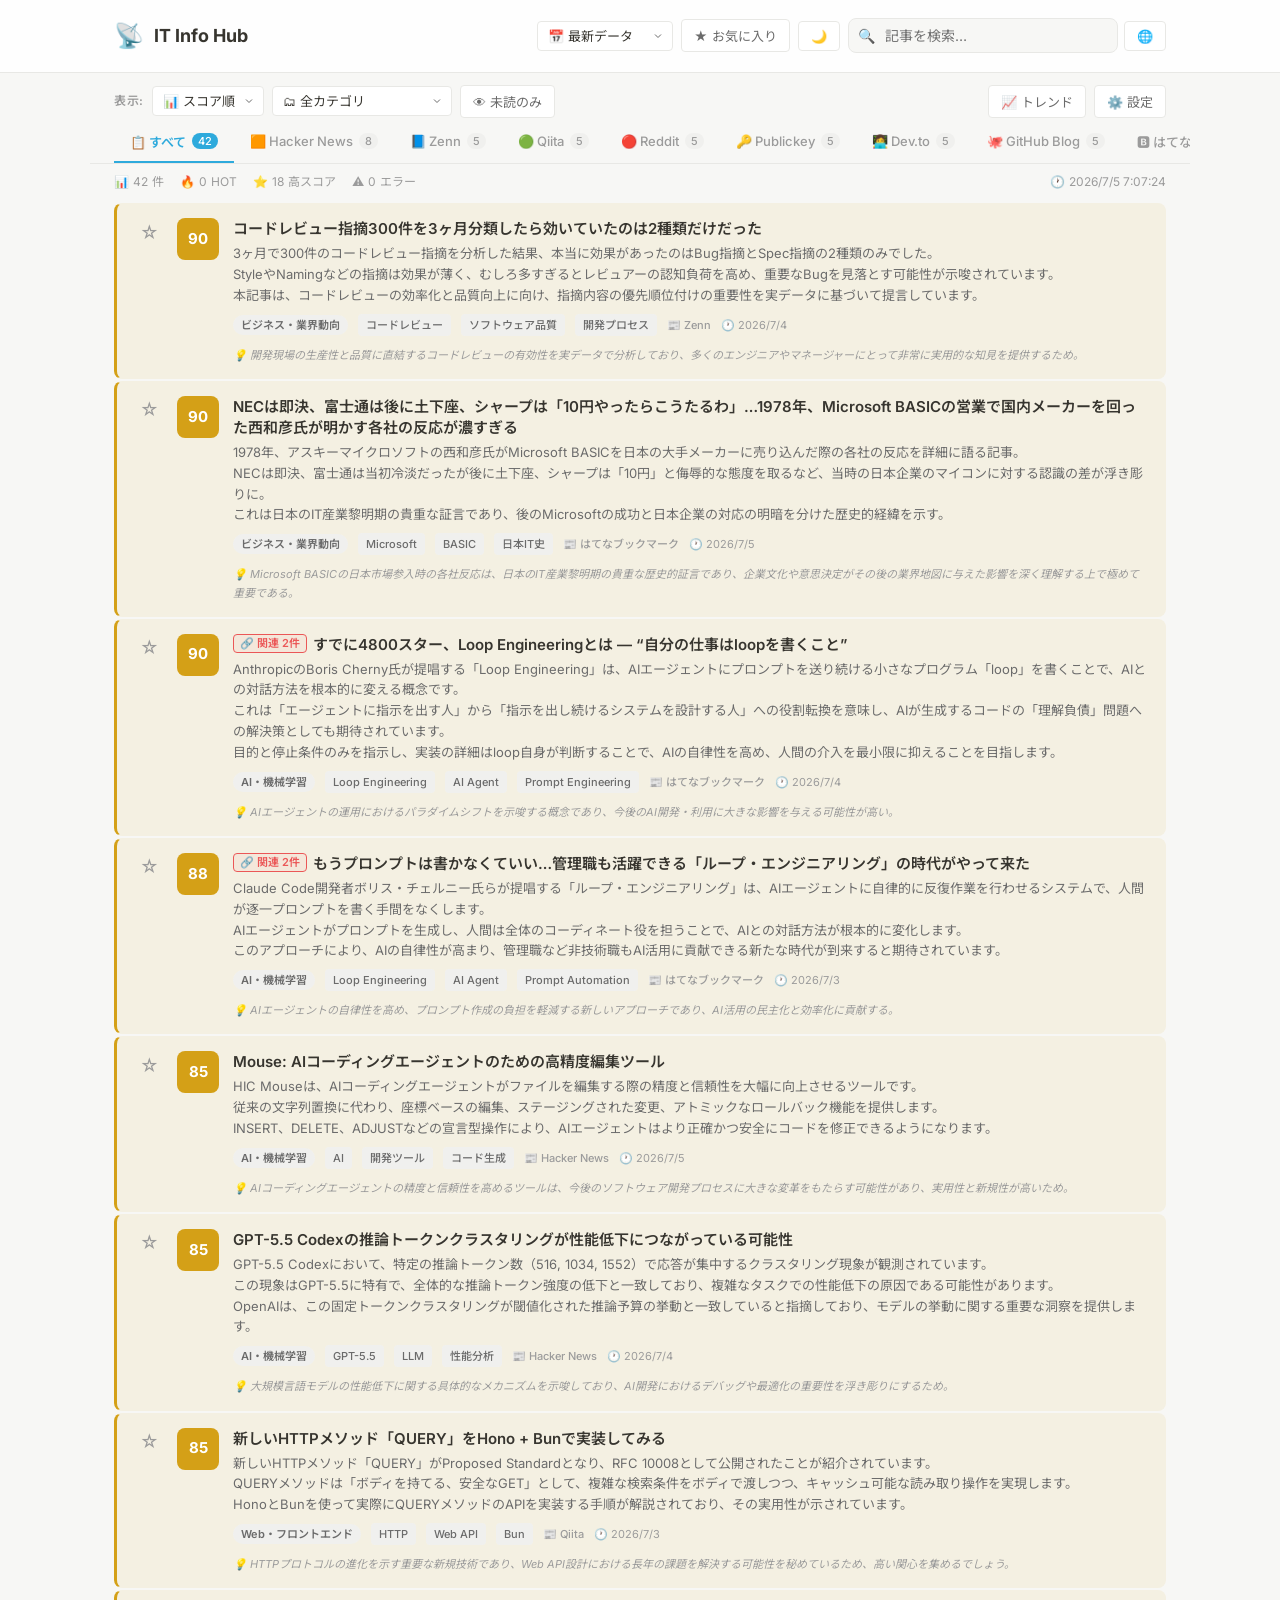
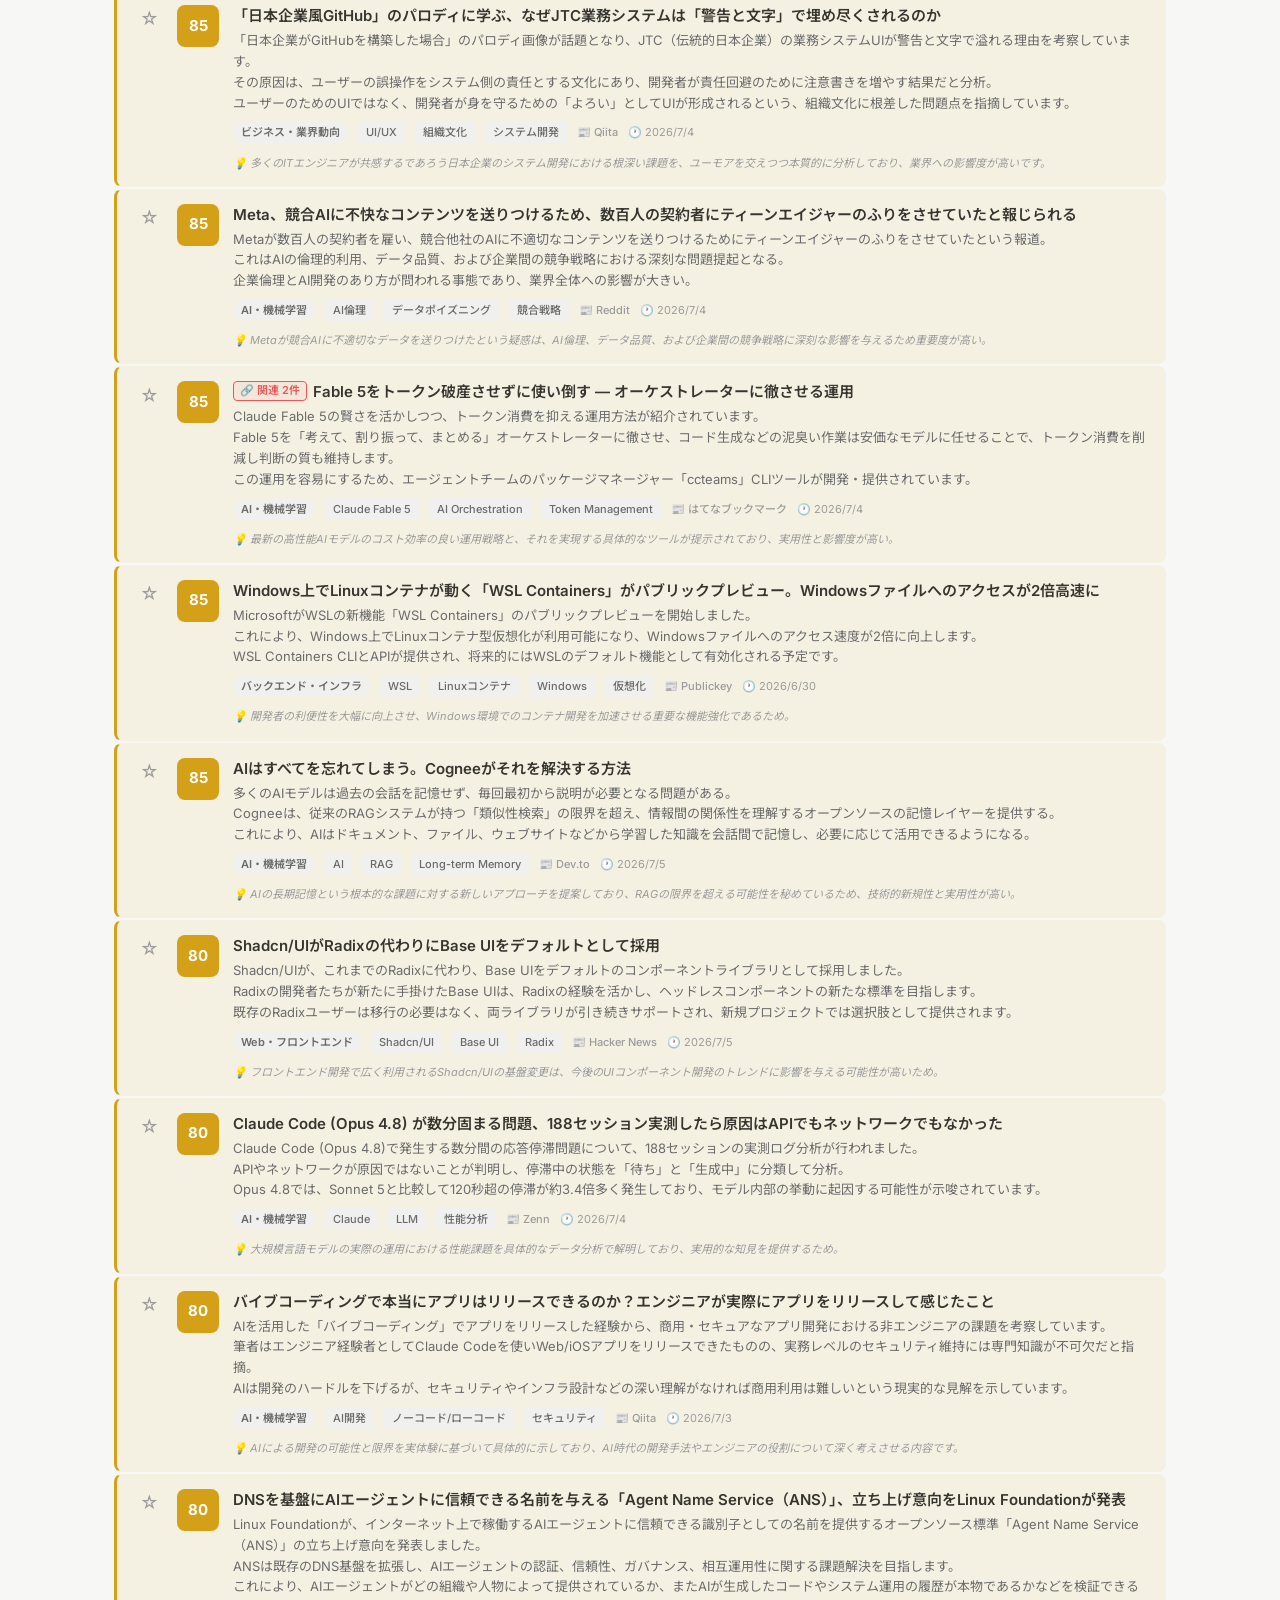
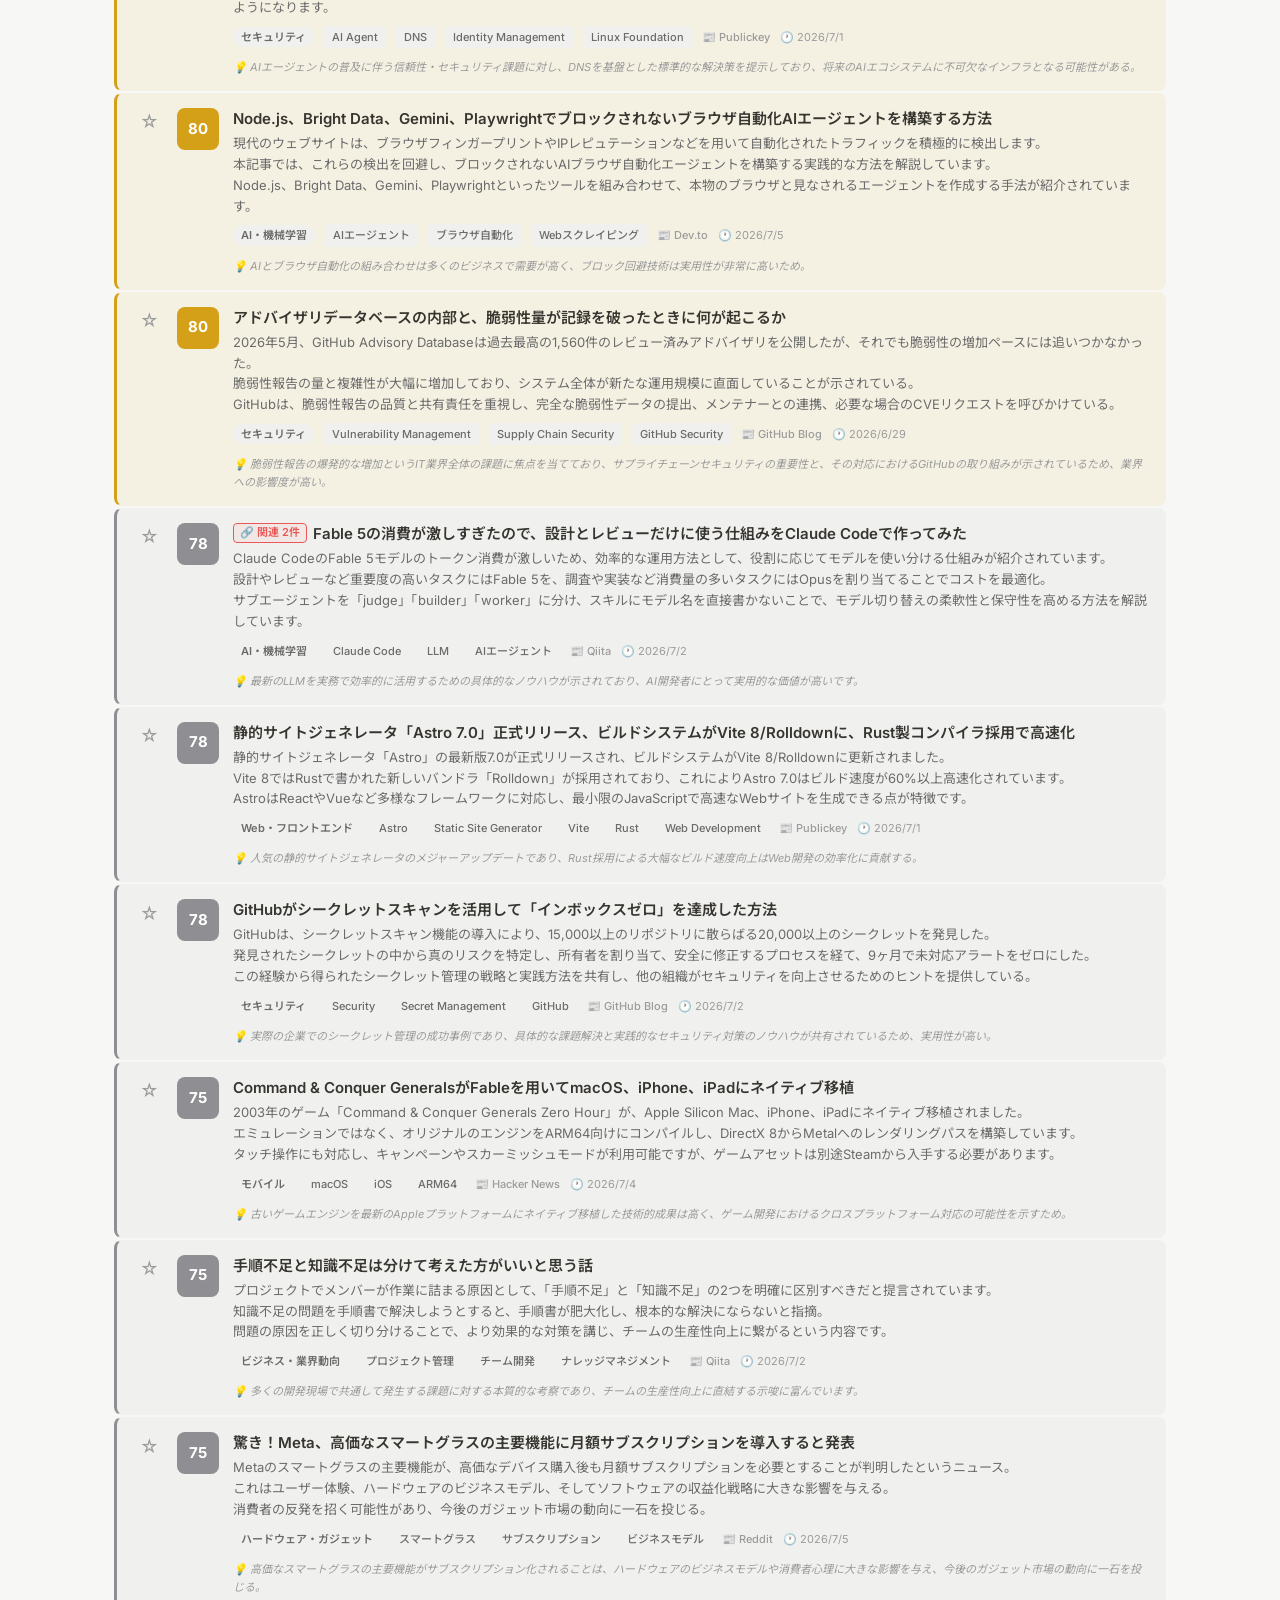
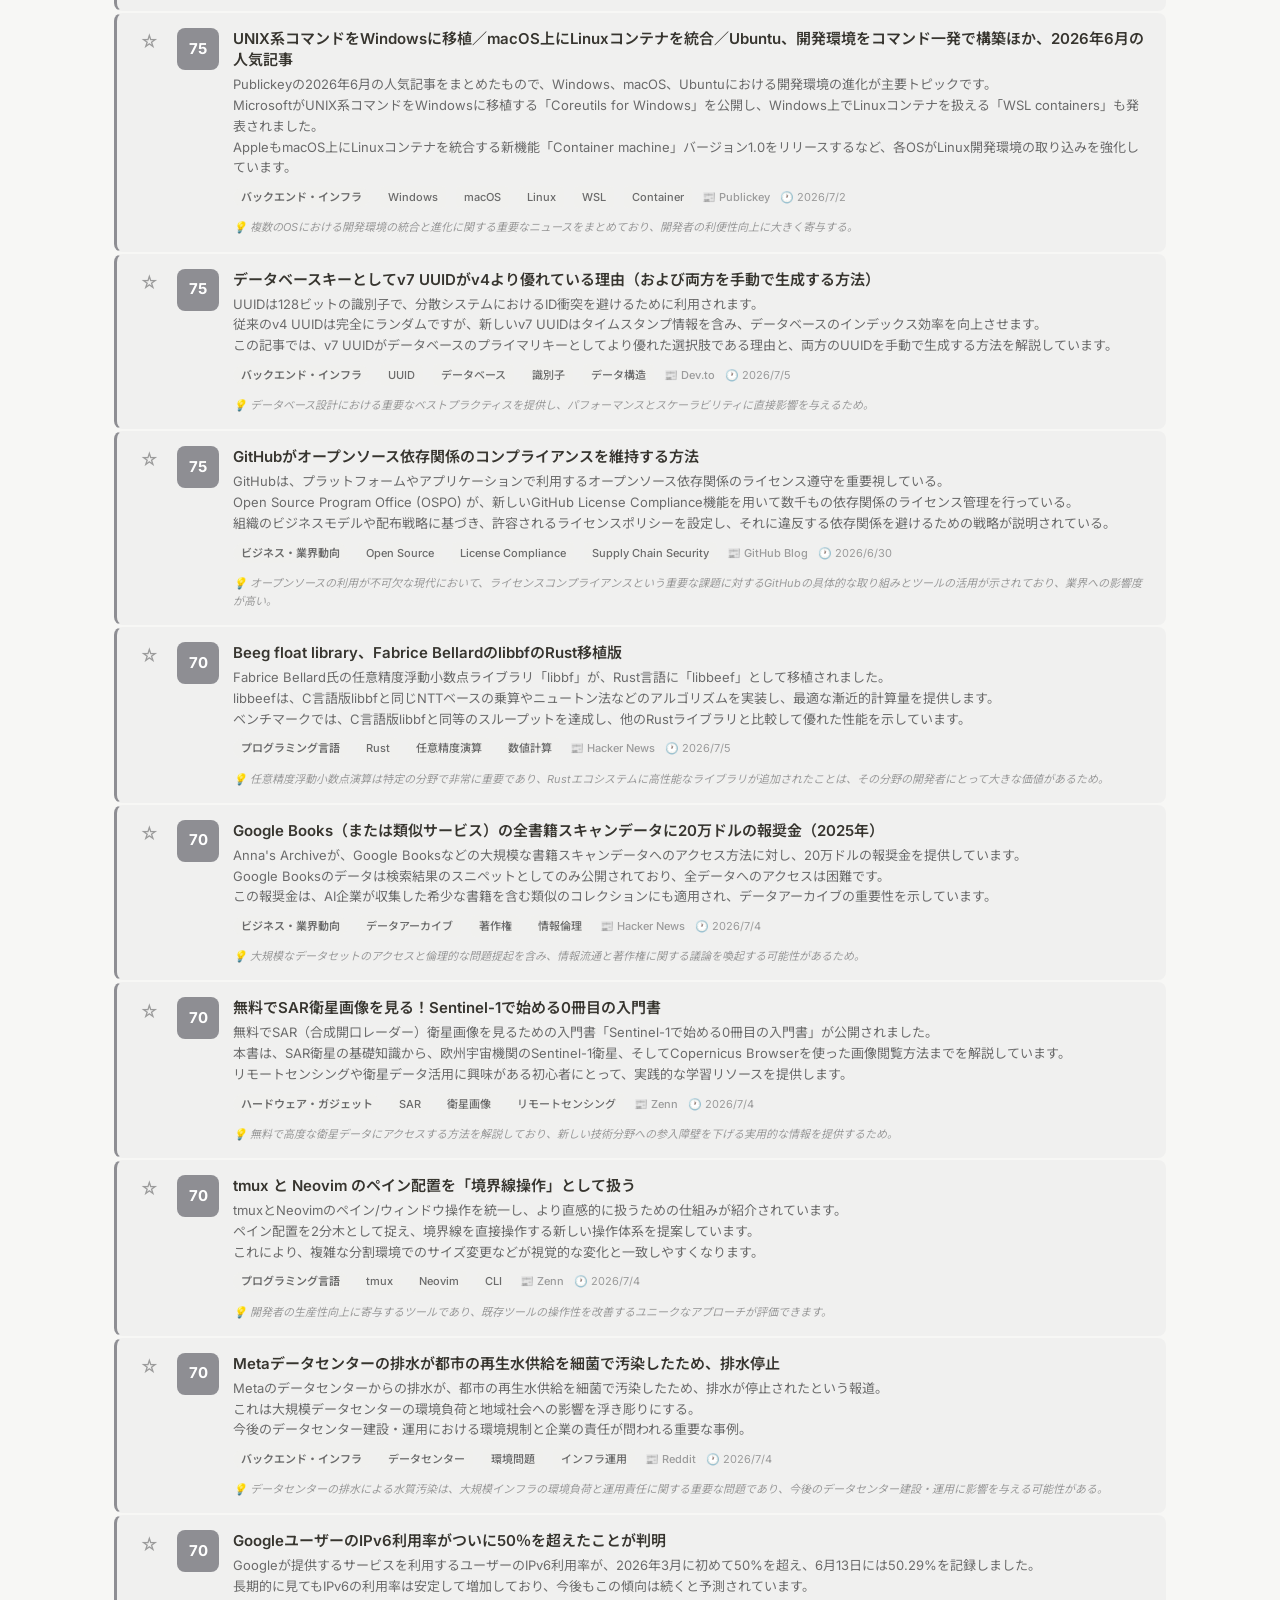
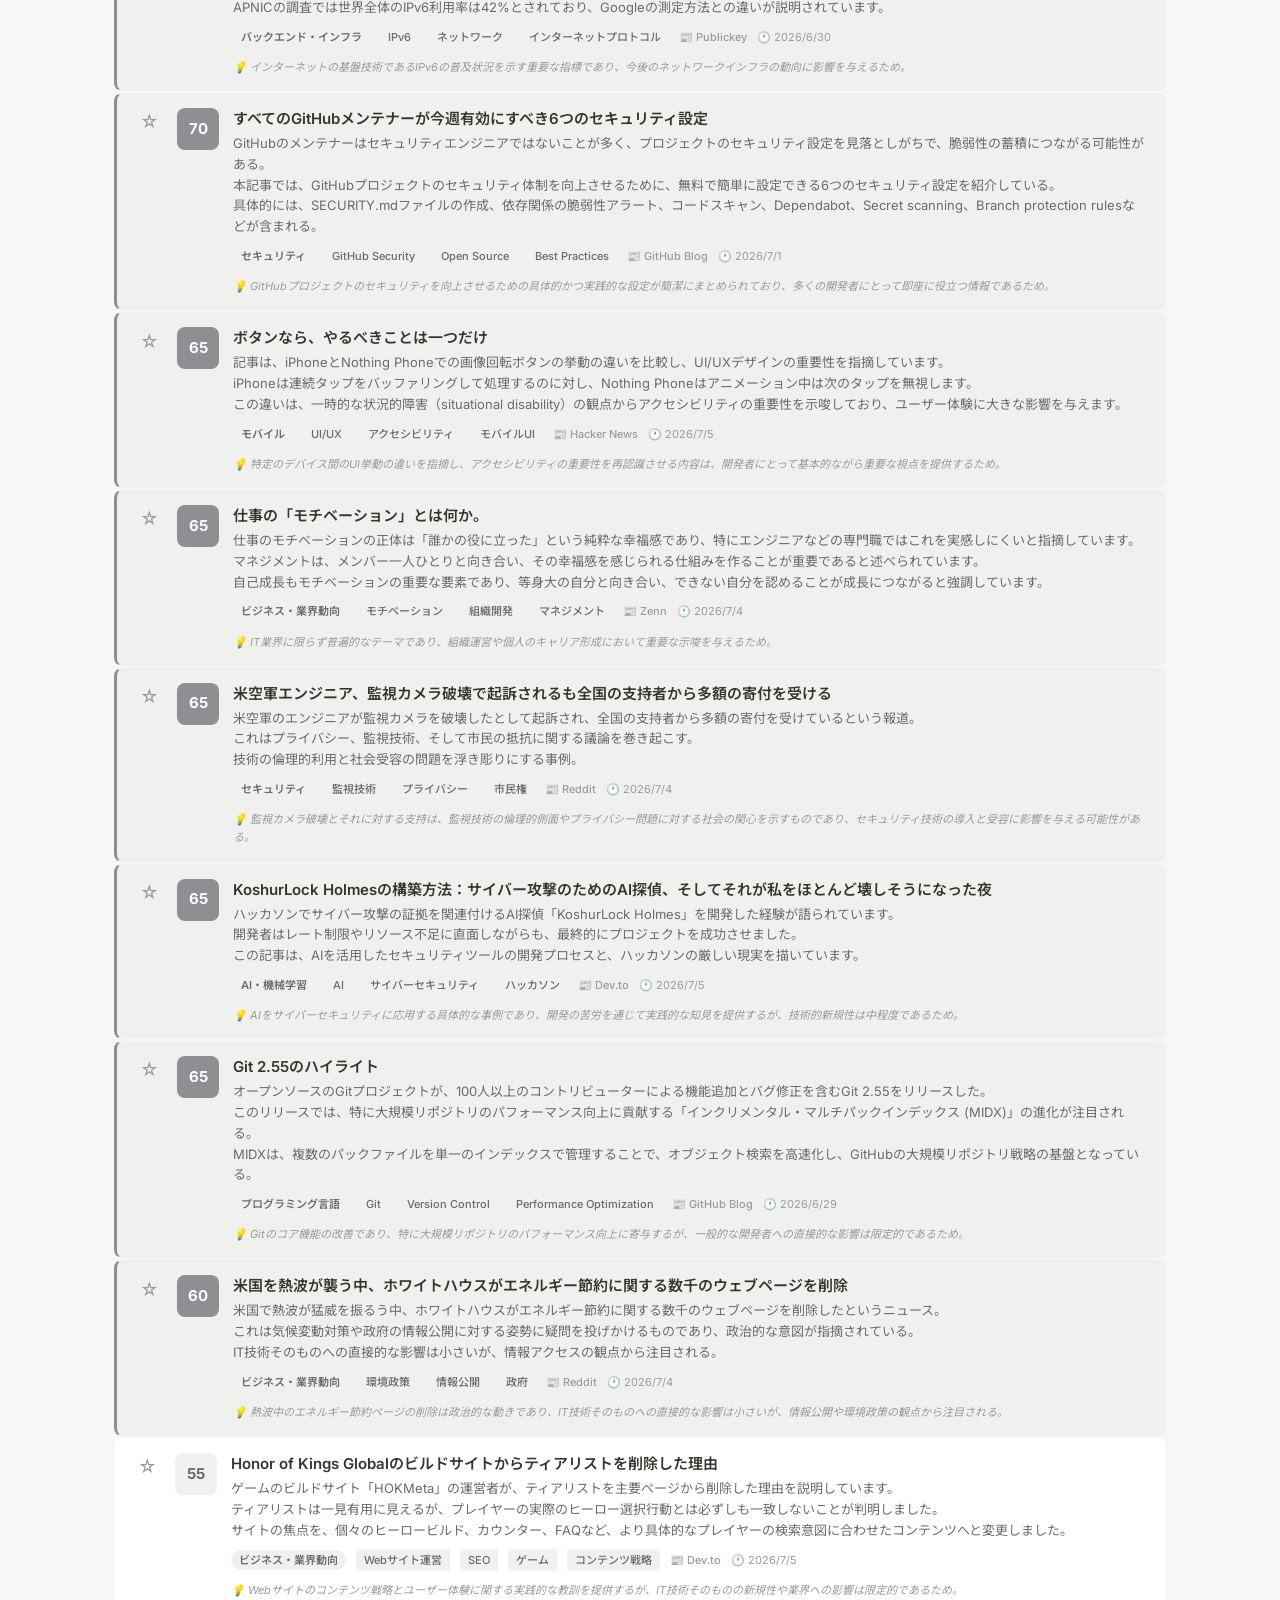
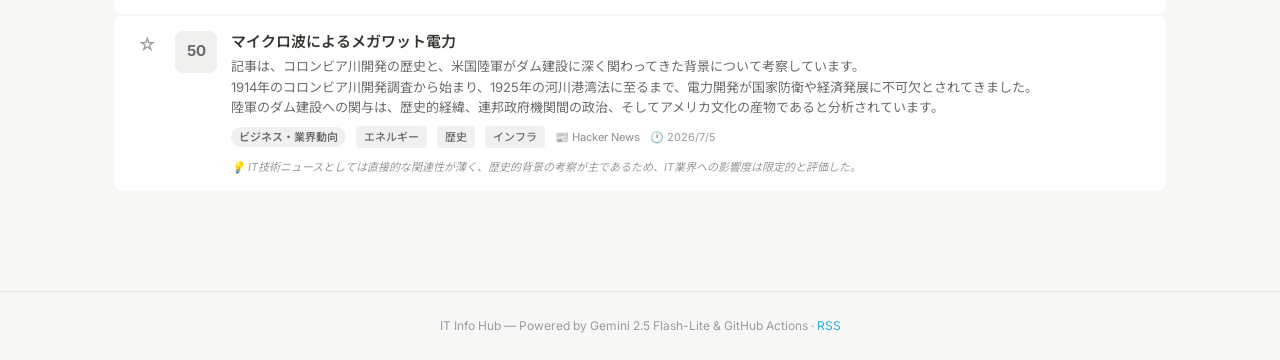
==== index.html @ 15e4af4f "feat: お気に入りフィルタを全期間横断表示に変更 「★ お気に入り」フィルタON時に全アーカイブをマージしたデータセットから 表示するようにし、日付をまたいでお気に入り記事を一覧できるようにした。" ====
<!DOCTYPE html>
<html lang="ja">
<head>
  <meta charset="UTF-8">
  <meta name="viewport" content="width=device-width, initial-scale=1.0">
  <meta name="description" content="IT技術情報を自動収集・AI分析し、重要度スコア付きで一覧表示するインテリジェントニュースダッシュボード">
  <title>IT Info Hub — AI技術ニュースダッシュボード</title>
  <link rel="manifest" href="manifest.json">
  <meta name="theme-color" content="#191919">
  <link rel="icon" href="data:image/svg+xml,<svg xmlns='http://www.w3.org/2000/svg' viewBox='0 0 100 100'><text y='.9em' font-size='90'>📡</text></svg>">
  <link rel="alternate" type="application/rss+xml" title="IT Info Hub RSS" href="feed.xml">
  <link rel="preconnect" href="https://fonts.googleapis.com">
  <link rel="preconnect" href="https://fonts.gstatic.com" crossorigin>
  <link href="https://fonts.googleapis.com/css2?family=Inter:wght@400;500;600;700&family=Noto+Sans+JP:wght@400;500;600;700&display=swap" rel="stylesheet">
  <style>
    /* ============================================================
       CSS Variables — Light & Dark Theme
       ============================================================ */
    :root {
      --font-sans: 'Inter', 'Noto Sans JP', -apple-system, BlinkMacSystemFont, sans-serif;
      --bg-primary: #ffffff;
      --bg-secondary: #f7f7f5;
      --bg-tertiary: #f0f0ee;
      --bg-card: #ffffff;
      --bg-hover: rgba(55, 53, 47, 0.04);
      --text-primary: #37352f;
      --text-secondary: #6b6b6b;
      --text-tertiary: #9b9b9b;
      --border-color: #e8e8e5;
      --border-light: #f0f0ee;
      --accent: #2eaadc;
      --accent-hover: #2593be;
      --gold: #d4a017;
      --gold-bg: rgba(212, 160, 23, 0.08);
      --gold-border: rgba(212, 160, 23, 0.5);
      --silver: #8e8e93;
      --silver-bg: rgba(142, 142, 147, 0.06);
      --silver-border: rgba(142, 142, 147, 0.35);
      --hot-color: #eb5757;
      --hot-bg: rgba(235, 87, 87, 0.06);
      --tag-bg: #f0f0ee;
      --tag-text: #6b6b6b;
      --shadow-sm: 0 1px 2px rgba(0,0,0,0.04);
      --shadow-md: 0 2px 8px rgba(0,0,0,0.06);
      --shadow-lg: 0 4px 16px rgba(0,0,0,0.08);
      --radius-sm: 4px;
      --radius-md: 8px;
      --radius-lg: 12px;
      --favorite-color: #f5a623;
      --keyword-color: #7c5cd6;
      --keyword-bg: rgba(124, 92, 214, 0.08);
      /* dataviz palette (light) */
      --viz-series-1: #2a78d6;
      --viz-series-2: #1baf7a;
      --viz-grid: #e1e0d9;
      --viz-axis: #c3c2b7;
      --viz-ink: #0b0b0b;
      --viz-ink-2: #52514e;
      --viz-muted: #898781;
      --viz-surface: #fcfcfb;
    }

    [data-theme="dark"] {
      --bg-primary: #191919;
      --bg-secondary: #202020;
      --bg-tertiary: #2d2d2d;
      --bg-card: #252525;
      --bg-hover: rgba(255, 255, 255, 0.04);
      --text-primary: #e0e0e0;
      --text-secondary: #9b9b9b;
      --text-tertiary: #6b6b6b;
      --border-color: #333333;
      --border-light: #2d2d2d;
      --accent: #529cca;
      --accent-hover: #6db3dc;
      --gold-bg: rgba(212, 160, 23, 0.12);
      --gold-border: rgba(212, 160, 23, 0.6);
      --silver-bg: rgba(142, 142, 147, 0.1);
      --silver-border: rgba(142, 142, 147, 0.4);
      --hot-bg: rgba(235, 87, 87, 0.1);
      --tag-bg: #333333;
      --tag-text: #9b9b9b;
      --shadow-sm: 0 1px 2px rgba(0,0,0,0.2);
      --shadow-md: 0 2px 8px rgba(0,0,0,0.3);
      --shadow-lg: 0 4px 16px rgba(0,0,0,0.4);
      --keyword-bg: rgba(124, 92, 214, 0.16);
      /* dataviz palette (dark) */
      --viz-series-1: #3987e5;
      --viz-series-2: #199e70;
      --viz-grid: #2c2c2a;
      --viz-axis: #383835;
      --viz-ink: #ffffff;
      --viz-ink-2: #c3c2b7;
      --viz-muted: #898781;
      --viz-surface: #1a1a19;
    }

    /* ============================================================
       Base Reset & Layout
       ============================================================ */
    *, *::before, *::after { box-sizing: border-box; margin: 0; padding: 0; }

    html { scroll-behavior: smooth; }

    body {
      font-family: var(--font-sans);
      background: var(--bg-secondary);
      color: var(--text-primary);
      line-height: 1.65;
      -webkit-font-smoothing: antialiased;
      transition: background 0.3s ease, color 0.3s ease;
    }

    /* ============================================================
       Header
       ============================================================ */
    .header {
      background: var(--bg-primary);
      border-bottom: 1px solid var(--border-color);
      position: sticky;
      top: 0;
      z-index: 100;
      backdrop-filter: blur(12px);
      background: rgba(255,255,255,0.85);
    }
    [data-theme="dark"] .header {
      background: rgba(25,25,25,0.88);
    }

    .header-inner {
      max-width: 1100px;
      margin: 0 auto;
      padding: 16px 24px;
      display: flex;
      align-items: center;
      justify-content: space-between;
      gap: 16px;
    }

    .logo {
      display: flex;
      align-items: center;
      gap: 10px;
      font-size: 18px;
      font-weight: 700;
      white-space: nowrap;
      text-decoration: none;
      color: var(--text-primary);
    }
    .logo-icon { font-size: 24px; }

    .header-controls {
      display: flex;
      align-items: center;
      gap: 8px;
      flex-wrap: wrap;
    }

    /* ============================================================
       Controls: Buttons, Selects, Inputs
       ============================================================ */
    .btn {
      display: inline-flex;
      align-items: center;
      gap: 6px;
      padding: 6px 12px;
      border: 1px solid var(--border-color);
      border-radius: var(--radius-sm);
      background: var(--bg-primary);
      color: var(--text-secondary);
      font-size: 13px;
      font-family: var(--font-sans);
      cursor: pointer;
      transition: all 0.15s ease;
      white-space: nowrap;
    }
    .btn:hover { background: var(--bg-hover); color: var(--text-primary); }
    .btn.active {
      background: var(--accent);
      color: #fff;
      border-color: var(--accent);
    }
    .btn.active:hover { background: var(--accent-hover); }

    .btn-fav.active {
      background: var(--favorite-color);
      border-color: var(--favorite-color);
    }
    .btn-keyword.active {
      background: var(--keyword-color);
      border-color: var(--keyword-color);
    }

    .select-wrap select {
      padding: 6px 28px 6px 10px;
      border: 1px solid var(--border-color);
      border-radius: var(--radius-sm);
      background: var(--bg-primary);
      color: var(--text-primary);
      font-size: 13px;
      font-family: var(--font-sans);
      cursor: pointer;
      appearance: none;
      background-image: url("data:image/svg+xml,%3Csvg xmlns='http://www.w3.org/2000/svg' width='12' height='12' viewBox='0 0 24 24' fill='none' stroke='%236b6b6b' stroke-width='2'%3E%3Cpath d='M6 9l6 6 6-6'/%3E%3C/svg%3E");
      background-repeat: no-repeat;
      background-position: right 8px center;
      max-width: 180px;
    }

    .search-box {
      position: relative;
      flex: 1;
      min-width: 200px;
      max-width: 380px;
      display: flex;
      gap: 6px;
      align-items: center;
    }
    .search-box input {
      width: 100%;
      padding: 8px 14px 8px 36px;
      border: 1px solid var(--border-color);
      border-radius: var(--radius-md);
      background: var(--bg-secondary);
      color: var(--text-primary);
      font-size: 14px;
      font-family: var(--font-sans);
      transition: border-color 0.2s, box-shadow 0.2s;
    }
    .search-box input:focus {
      outline: none;
      border-color: var(--accent);
      box-shadow: 0 0 0 3px rgba(46,170,220,0.15);
    }
    .search-box::before {
      content: '🔍';
      position: absolute;
      left: 10px;
      top: 50%;
      transform: translateY(-50%);
      font-size: 14px;
      pointer-events: none;
    }

    /* ============================================================
       Toolbar (filters bar below header)
       ============================================================ */
    .toolbar {
      max-width: 1100px;
      margin: 0 auto;
      padding: 12px 24px 4px;
      display: flex;
      align-items: center;
      gap: 8px;
      flex-wrap: wrap;
    }
    .toolbar-label {
      font-size: 12px;
      color: var(--text-tertiary);
      text-transform: uppercase;
      letter-spacing: 0.5px;
      font-weight: 600;
    }
    .toolbar-spacer { margin-left: auto; }
    .filter-chip {
      display: none;
      align-items: center;
      gap: 6px;
      padding: 4px 10px;
      background: var(--accent);
      color: #fff;
      border-radius: var(--radius-sm);
      font-size: 12px;
      font-weight: 500;
    }
    .filter-chip.visible { display: inline-flex; }
    .filter-chip .clear-chip {
      cursor: pointer;
      opacity: 0.8;
      font-size: 14px;
    }
    .filter-chip .clear-chip:hover { opacity: 1; }
    .filter-chip.group-chip { background: var(--hot-color); }

    /* ============================================================
       Settings Panel
       ============================================================ */
    .panel {
      max-width: 1100px;
      margin: 8px auto 0;
      padding: 14px 24px;
      display: none;
    }
    .panel.visible { display: block; }
    .panel-inner {
      background: var(--bg-primary);
      border: 1px solid var(--border-color);
      border-radius: var(--radius-lg);
      padding: 16px 18px;
      box-shadow: var(--shadow-sm);
    }
    .panel-title {
      font-size: 13px;
      font-weight: 700;
      margin-bottom: 10px;
      display: flex;
      align-items: center;
      gap: 6px;
    }
    .panel-row {
      display: flex;
      align-items: center;
      gap: 8px;
      flex-wrap: wrap;
      margin-bottom: 10px;
    }
    .panel-row:last-child { margin-bottom: 0; }
    .panel-note { font-size: 11px; color: var(--text-tertiary); }
    .keyword-input {
      padding: 6px 10px;
      border: 1px solid var(--border-color);
      border-radius: var(--radius-sm);
      background: var(--bg-secondary);
      color: var(--text-primary);
      font-size: 13px;
      font-family: var(--font-sans);
      min-width: 160px;
    }
    .keyword-input:focus { outline: none; border-color: var(--accent); }
    .keyword-chip {
      display: inline-flex;
      align-items: center;
      gap: 5px;
      padding: 3px 9px;
      background: var(--keyword-bg);
      color: var(--keyword-color);
      border: 1px solid var(--keyword-color);
      border-radius: 20px;
      font-size: 12px;
      font-weight: 600;
    }
    .keyword-chip .remove-kw { cursor: pointer; opacity: 0.7; }
    .keyword-chip .remove-kw:hover { opacity: 1; }

    /* ============================================================
       Digest Banner
       ============================================================ */
    .digest {
      max-width: 1100px;
      margin: 10px auto 0;
      padding: 0 24px;
      display: none;
    }
    .digest.visible { display: block; }
    .digest-inner {
      background: var(--bg-primary);
      border: 1px solid var(--gold-border);
      border-left: 4px solid var(--gold);
      border-radius: var(--radius-lg);
      padding: 14px 18px;
    }
    .digest-header {
      display: flex;
      align-items: center;
      justify-content: space-between;
      cursor: pointer;
      font-size: 14px;
      font-weight: 700;
    }
    .digest-body { display: none; margin-top: 10px; font-size: 13px; }
    .digest.open .digest-body { display: block; }
    .digest-overview { color: var(--text-secondary); margin-bottom: 10px; }
    .digest-trends { display: flex; gap: 6px; flex-wrap: wrap; margin-bottom: 10px; }
    .digest-trend {
      padding: 2px 10px;
      background: var(--gold-bg);
      color: var(--gold);
      border-radius: 20px;
      font-size: 12px;
      font-weight: 600;
    }
    .digest-highlight { margin-bottom: 6px; }
    .digest-highlight a { color: var(--accent); text-decoration: none; font-weight: 600; }
    .digest-highlight a:hover { text-decoration: underline; }
    .digest-highlight .hl-comment { color: var(--text-tertiary); font-size: 12px; }

    /* ============================================================
       Trend Panel (dataviz)
       ============================================================ */
    .trend-grid {
      display: grid;
      grid-template-columns: 1fr 1fr;
      gap: 14px;
      margin-top: 10px;
    }
    .trend-card {
      background: var(--viz-surface);
      border: 1px solid var(--border-color);
      border-radius: var(--radius-lg);
      padding: 14px 16px;
      overflow-x: auto;
    }
    .trend-card.wide { grid-column: 1 / -1; }
    .trend-card h3 {
      font-size: 13px;
      font-weight: 600;
      color: var(--viz-ink-2);
      margin-bottom: 8px;
    }
    .trend-card svg { display: block; width: 100%; height: auto; }
    .viz-tooltip {
      position: fixed;
      z-index: 500;
      pointer-events: none;
      background: var(--bg-primary);
      border: 1px solid var(--border-color);
      border-radius: var(--radius-sm);
      box-shadow: var(--shadow-md);
      padding: 6px 10px;
      font-size: 12px;
      color: var(--text-primary);
      display: none;
      white-space: nowrap;
    }
    @media (max-width: 768px) {
      .trend-grid { grid-template-columns: 1fr; }
    }

    /* ============================================================
       Source Tabs
       ============================================================ */
    .source-tabs {
      max-width: 1100px;
      margin: 0 auto;
      padding: 0 24px;
      display: flex;
      gap: 0;
      border-bottom: 1px solid var(--border-color);
      overflow-x: auto;
      -webkit-overflow-scrolling: touch;
      scrollbar-width: none;
    }
    .source-tabs::-webkit-scrollbar { display: none; }
    .source-tab {
      padding: 10px 16px;
      font-size: 13px;
      font-weight: 500;
      color: var(--text-tertiary);
      cursor: pointer;
      border-bottom: 2px solid transparent;
      transition: all 0.2s ease;
      white-space: nowrap;
      background: none;
      border-top: none;
      border-left: none;
      border-right: none;
      font-family: var(--font-sans);
      display: flex;
      align-items: center;
      gap: 6px;
    }
    .source-tab:hover { color: var(--text-primary); background: var(--bg-hover); }
    .source-tab.active {
      color: var(--accent);
      border-bottom-color: var(--accent);
      font-weight: 600;
    }
    .source-tab .tab-count {
      font-size: 11px;
      padding: 1px 6px;
      border-radius: 10px;
      background: var(--bg-tertiary);
      color: var(--text-tertiary);
      font-weight: 500;
    }
    .source-tab.active .tab-count {
      background: var(--accent);
      color: #fff;
    }

    /* ============================================================
       Stats Bar
       ============================================================ */
    .stats-bar {
      max-width: 1100px;
      margin: 0 auto;
      padding: 8px 24px 0;
      display: flex;
      align-items: center;
      gap: 16px;
      font-size: 12px;
      color: var(--text-tertiary);
      flex-wrap: wrap;
    }
    .stat-item { display: flex; align-items: center; gap: 4px; }

    /* ============================================================
       Main Content
       ============================================================ */
    .main {
      max-width: 1100px;
      margin: 0 auto;
      padding: 12px 24px 60px;
    }

    /* ============================================================
       Article Card
       ============================================================ */
    .card-list {
      display: flex;
      flex-direction: column;
      gap: 2px;
    }

    .card {
      display: flex;
      align-items: flex-start;
      gap: 14px;
      padding: 14px 18px;
      background: var(--bg-primary);
      border-radius: var(--radius-md);
      border: 1px solid transparent;
      transition: all 0.18s ease;
      cursor: default;
      position: relative;
    }
    .card:hover {
      background: var(--bg-hover);
      box-shadow: var(--shadow-sm);
    }

    /* Score-based border */
    .card.score-gold {
      border-left: 3px solid var(--gold);
      background: var(--gold-bg);
    }
    .card.score-silver {
      border-left: 3px solid var(--silver);
      background: var(--silver-bg);
    }
    .card.is-hot {
      border-left-color: var(--hot-color);
    }
    .card.has-error {
      border-left: 3px solid #e74c3c;
      background: rgba(231, 76, 60, 0.04);
      opacity: 0.75;
    }
    [data-theme="dark"] .card.has-error {
      background: rgba(231, 76, 60, 0.08);
    }
    .card.is-read { opacity: 0.55; }
    .card.is-read .card-title a { color: var(--text-secondary); }
    .card.keyword-match {
      border-right: 3px solid var(--keyword-color);
    }

    /* Favorite star */
    .card-fav {
      flex-shrink: 0;
      width: 28px;
      height: 28px;
      display: flex;
      align-items: center;
      justify-content: center;
      font-size: 18px;
      cursor: pointer;
      border-radius: 4px;
      transition: transform 0.2s, background 0.15s;
      color: var(--text-tertiary);
      user-select: none;
    }
    .card-fav:hover { background: var(--bg-hover); transform: scale(1.1); }
    .card-fav.favorited { color: var(--favorite-color); }

    /* Score badge */
    .score-badge {
      flex-shrink: 0;
      width: 42px;
      height: 42px;
      display: flex;
      align-items: center;
      justify-content: center;
      border-radius: var(--radius-md);
      font-size: 15px;
      font-weight: 700;
      background: var(--bg-tertiary);
      color: var(--text-secondary);
    }
    .score-badge.high { background: var(--gold); color: #fff; }
    .score-badge.mid { background: var(--silver); color: #fff; }

    .card-body { flex: 1; min-width: 0; }

    .card-title {
      font-size: 15px;
      font-weight: 600;
      line-height: 1.4;
      margin-bottom: 4px;
      display: flex;
      align-items: flex-start;
      gap: 6px;
      flex-wrap: wrap;
    }
    .card-title a {
      color: var(--text-primary);
      text-decoration: none;
      transition: color 0.15s;
    }
    .card-title a:hover { color: var(--accent); }
    .hot-badge {
      flex-shrink: 0;
      font-size: 11px;
      padding: 1px 6px;
      background: var(--hot-bg);
      color: var(--hot-color);
      border-radius: var(--radius-sm);
      font-weight: 600;
      white-space: nowrap;
    }
    .error-badge {
      flex-shrink: 0;
      font-size: 11px;
      padding: 1px 6px;
      background: rgba(231, 76, 60, 0.1);
      color: #e74c3c;
      border-radius: var(--radius-sm);
      font-weight: 600;
      white-space: nowrap;
    }
    .skip-badge {
      flex-shrink: 0;
      font-size: 11px;
      padding: 1px 6px;
      background: var(--silver-bg);
      color: var(--silver);
      border-radius: var(--radius-sm);
      font-weight: 600;
      white-space: nowrap;
    }
    .keyword-badge {
      flex-shrink: 0;
      font-size: 11px;
      padding: 1px 6px;
      background: var(--keyword-bg);
      color: var(--keyword-color);
      border-radius: var(--radius-sm);
      font-weight: 600;
      white-space: nowrap;
    }
    .group-badge {
      flex-shrink: 0;
      font-size: 11px;
      padding: 1px 6px;
      background: var(--hot-bg);
      color: var(--hot-color);
      border: 1px solid var(--hot-color);
      border-radius: var(--radius-sm);
      font-weight: 600;
      white-space: nowrap;
      cursor: pointer;
    }
    .category-badge {
      display: inline-flex;
      align-items: center;
      padding: 1px 8px;
      background: var(--bg-tertiary);
      color: var(--text-secondary);
      border-radius: 20px;
      font-size: 11px;
      font-weight: 600;
    }

    .card-summary {
      font-size: 13px;
      color: var(--text-secondary);
      line-height: 1.6;
      margin-bottom: 8px;
    }

    .card-meta {
      display: flex;
      align-items: center;
      gap: 10px;
      flex-wrap: wrap;
    }

    .tag {
      display: inline-flex;
      align-items: center;
      padding: 2px 8px;
      background: var(--tag-bg);
      color: var(--tag-text);
      border-radius: var(--radius-sm);
      font-size: 11px;
      font-weight: 500;
      cursor: pointer;
      transition: all 0.15s;
    }
    .tag:hover {
      background: var(--accent);
      color: #fff;
    }

    .source-label {
      font-size: 11px;
      color: var(--text-tertiary);
      font-weight: 500;
    }
    .date-label {
      font-size: 11px;
      color: var(--text-tertiary);
    }

    .score-reason {
      font-size: 11px;
      color: var(--text-tertiary);
      font-style: italic;
    }

    /* ============================================================
       Empty / Loading States
       ============================================================ */
    .state-msg {
      text-align: center;
      padding: 80px 20px;
      color: var(--text-tertiary);
    }
    .state-msg .icon { font-size: 48px; margin-bottom: 12px; }
    .state-msg .title { font-size: 18px; font-weight: 600; margin-bottom: 6px; color: var(--text-secondary); }
    .state-msg .desc { font-size: 14px; }

    .spinner {
      width: 36px; height: 36px; margin: 0 auto 16px;
      border: 3px solid var(--border-color);
      border-top-color: var(--accent);
      border-radius: 50%;
      animation: spin 0.8s linear infinite;
    }
    @keyframes spin { to { transform: rotate(360deg); } }

    /* ============================================================
       Footer
       ============================================================ */
    .footer {
      text-align: center;
      padding: 24px;
      font-size: 12px;
      color: var(--text-tertiary);
      border-top: 1px solid var(--border-color);
      margin-top: 40px;
    }
    .footer a { color: var(--accent); text-decoration: none; }

    /* ============================================================
       Responsive
       ============================================================ */
    @media (max-width: 768px) {
      .header-inner { flex-wrap: wrap; padding: 12px 16px; }
      .search-box { min-width: 100%; order: 10; }
      .main { padding: 10px 12px 40px; }
      .card { padding: 12px 14px; }
      .card-title { font-size: 14px; }
      .toolbar { padding: 10px 16px 4px; }
      .source-tabs { padding: 0 16px; }
      .source-tab { padding: 8px 12px; font-size: 12px; }
      .stats-bar { padding: 6px 16px 0; }
      .panel, .digest { padding-left: 16px; padding-right: 16px; }
    }

    /* ============================================================
       Animations
       ============================================================ */
    .card { animation: fadeIn 0.35s ease forwards; opacity: 0; }
    .card.is-read { animation: fadeInRead 0.35s ease forwards; }
    @keyframes fadeIn { to { opacity: 1; } }
    @keyframes fadeInRead { to { opacity: 0.55; } }
  </style>
</head>
<body>
  <!-- Header -->
  <header class="header">
    <div class="header-inner">
      <a class="logo" href="#">
        <span class="logo-icon">📡</span>
        <span>IT Info Hub</span>
      </a>
      <div class="header-controls">
        <div class="select-wrap">
          <select id="archiveSelect" title="アーカイブ選択">
            <option value="">📅 最新データ</option>
          </select>
        </div>
        <button class="btn btn-fav" id="favFilterBtn" title="お気に入りのみ表示">★ お気に入り</button>
        <button class="btn" id="themeToggle" title="テーマ切替">🌙</button>
        <div class="search-box">
          <input type="text" id="searchInput" placeholder="記事を検索…" autocomplete="off">
          <button class="btn" id="globalSearchBtn" title="全アーカイブを横断検索">🌐</button>
        </div>
      </div>
    </div>
  </header>

  <!-- Toolbar -->
  <div class="toolbar">
    <span class="toolbar-label">表示:</span>
    <div class="select-wrap">
      <select id="sortSelect" title="並び替え">
        <option value="score">📊 スコア順</option>
        <option value="date">🕐 新着順</option>
        <option value="source">📰 ソース順</option>
      </select>
    </div>
    <div class="select-wrap">
      <select id="categorySelect" title="カテゴリで絞り込み">
        <option value="">🗂 全カテゴリ</option>
      </select>
    </div>
    <button class="btn" id="unreadFilterBtn" title="未読のみ表示">👁 未読のみ</button>
    <button class="btn btn-keyword" id="keywordFilterBtn" title="登録キーワードにマッチする記事のみ" style="display:none;">📌 注目</button>
    <div class="filter-chip" id="activeTagFilter">
      <span id="activeTagName"></span>
      <span class="clear-chip" id="clearTagBtn">✕</span>
    </div>
    <div class="filter-chip group-chip" id="activeGroupFilter">
      <span>🔗 関連記事グループ</span>
      <span class="clear-chip" id="clearGroupBtn">✕</span>
    </div>
    <span class="toolbar-spacer"></span>
    <button class="btn" id="trendBtn" title="トレンド統計を表示">📈 トレンド</button>
    <button class="btn" id="settingsBtn" title="設定">⚙️ 設定</button>
  </div>

  <!-- Settings Panel -->
  <div class="panel" id="settingsPanel">
    <div class="panel-inner">
      <div class="panel-title">📌 キーワード購読（マイフィード）</div>
      <div class="panel-row">
        <input type="text" class="keyword-input" id="keywordInput" placeholder="例: Rust, LLM, Kubernetes" autocomplete="off">
        <button class="btn" id="addKeywordBtn">＋ 追加</button>
        <span class="panel-note">マッチした記事に 📌 が付き、「📌 注目」で絞り込めます</span>
      </div>
      <div class="panel-row" id="keywordChips"></div>
      <div class="panel-title" style="margin-top:14px;">🔔 通知・データ管理</div>
      <div class="panel-row">
        <button class="btn" id="notifyBtn">🔔 新着高スコア通知</button>
        <button class="btn" id="exportBtn">⤴ 設定を書き出し</button>
        <button class="btn" id="importBtn">⤵ 設定を読み込み</button>
        <a class="btn" href="feed.xml" target="_blank" rel="noopener">📡 RSSフィード</a>
      </div>
      <div class="panel-row">
        <span class="panel-note">
          通知はこのページを開いた時に、前回以降の新着高スコア記事（80点以上）をブラウザ通知します。
          書き出し/読み込みで お気に入り・キーワード・既読 を他ブラウザへ移行できます。
        </span>
      </div>
    </div>
  </div>

  <!-- Weekly Digest Banner -->
  <div class="digest" id="digestBanner">
    <div class="digest-inner">
      <div class="digest-header" id="digestHeader">
        <span id="digestTitle">📅 週間ダイジェスト</span>
        <span id="digestToggleIcon">▼</span>
      </div>
      <div class="digest-body">
        <div class="digest-overview" id="digestOverview"></div>
        <div class="digest-trends" id="digestTrends"></div>
        <div id="digestHighlights"></div>
      </div>
    </div>
  </div>

  <!-- Trend Panel -->
  <div class="panel" id="trendPanel">
    <div class="panel-inner">
      <div class="panel-title">📈 トレンド統計（直近30日のアーカイブ）</div>
      <div id="trendLoading" class="panel-note">アーカイブを読み込み中…</div>
      <div class="trend-grid" id="trendGrid" style="display:none;">
        <div class="trend-card wide">
          <h3>日別 収集記事数</h3>
          <div id="chartDaily"></div>
        </div>
        <div class="trend-card">
          <h3>頻出タグ TOP 10</h3>
          <div id="chartTags"></div>
        </div>
        <div class="trend-card">
          <h3>ソース別 平均スコア</h3>
          <div id="chartSources"></div>
        </div>
      </div>
    </div>
  </div>

  <!-- Source Tabs (dynamic) -->
  <nav class="source-tabs" id="sourceTabs"></nav>

  <!-- Stats Bar -->
  <div class="stats-bar" id="statsBar">
    <div class="stat-item">📊 <span id="statTotal">—</span> 件</div>
    <div class="stat-item">🔥 <span id="statHot">—</span> HOT</div>
    <div class="stat-item">⭐ <span id="statHighScore">—</span> 高スコア</div>
    <div class="stat-item">⚠️ <span id="statErrors">—</span> エラー</div>
    <div class="stat-item" id="statScopeWrap" style="display:none;">🌐 <span id="statScope"></span></div>
    <div class="stat-item" style="margin-left:auto;">🕐 <span id="statTime">—</span></div>
  </div>

  <!-- Main Content -->
  <main class="main">
    <div id="cardList" class="card-list">
      <div class="state-msg" id="loadingState">
        <div class="spinner"></div>
        <div class="title">データを読み込み中…</div>
        <div class="desc">少々お待ちください</div>
      </div>
    </div>
  </main>

  <div class="viz-tooltip" id="vizTooltip"></div>

  <!-- Footer -->
  <footer class="footer">
    IT Info Hub — Powered by Gemini 2.5 Flash-Lite &amp; GitHub Actions ·
    <a href="feed.xml">RSS</a>
  </footer>

  <script>
    (() => {
      'use strict';

      // ── State ──
      let allArticles = [];
      let lastRendered = [];
      let currentSearch = '';
      let currentTagFilter = '';
      let currentSourceFilter = '';
      let currentCategoryFilter = '';
      let currentGroupFilter = null;
      let currentSort = 'score';
      let favFilterActive = false;
      let unreadFilterActive = false;
      let keywordFilterActive = false;
      let globalSearchActive = false;
      let archiveIndex = [];
      const archiveCache = new Map();   // filename -> data
      let globalArticles = null;        // 全アーカイブ横断のマージ結果

      // ── localStorage ──
      const store = {
        get(key, fallback) {
          try { return JSON.parse(localStorage.getItem(key)) ?? fallback; }
          catch { return fallback; }
        },
        set(key, value) { localStorage.setItem(key, JSON.stringify(value)); },
      };
      let favorites = store.get('itinfohub_favorites', []);
      let readUrls = new Set(store.get('itinfohub_read', []));
      let keywords = store.get('itinfohub_keywords', []);
      let notifiedUrls = new Set(store.get('itinfohub_notified', []));

      // ── DOM Elements ──
      const $ = (sel) => document.querySelector(sel);
      const cardList = $('#cardList');
      const searchInput = $('#searchInput');
      const archiveSelect = $('#archiveSelect');
      const themeToggle = $('#themeToggle');
      const favFilterBtn = $('#favFilterBtn');
      const unreadFilterBtn = $('#unreadFilterBtn');
      const keywordFilterBtn = $('#keywordFilterBtn');
      const globalSearchBtn = $('#globalSearchBtn');
      const sortSelect = $('#sortSelect');
      const categorySelect = $('#categorySelect');
      const activeTagFilter = $('#activeTagFilter');
      const activeTagName = $('#activeTagName');
      const activeGroupFilter = $('#activeGroupFilter');
      const sourceTabs = $('#sourceTabs');
      const settingsPanel = $('#settingsPanel');
      const trendPanel = $('#trendPanel');
      const vizTooltip = $('#vizTooltip');

      // ── Security helpers (XSS対策) ──
      const esc = (s) => String(s ?? '').replace(/[&<>"']/g,
        (c) => ({ '&': '&amp;', '<': '&lt;', '>': '&gt;', '"': '&quot;', "'": '&#39;' }[c]));
      const safeUrl = (u) => /^https?:\/\//i.test(String(u || '')) ? String(u) : '#';

      // ── Theme ──
      function initTheme() {
        const saved = localStorage.getItem('itinfohub_theme');
        if (saved) {
          document.documentElement.setAttribute('data-theme', saved.replace(/"/g, ''));
        } else if (window.matchMedia('(prefers-color-scheme: dark)').matches) {
          document.documentElement.setAttribute('data-theme', 'dark');
        }
        updateThemeIcon();
      }

      function toggleTheme() {
        const current = document.documentElement.getAttribute('data-theme');
        const next = current === 'dark' ? 'light' : 'dark';
        document.documentElement.setAttribute('data-theme', next);
        localStorage.setItem('itinfohub_theme', next);
        updateThemeIcon();
        if (trendPanel.classList.contains('visible')) renderTrendCharts();
      }

      function updateThemeIcon() {
        const isDark = document.documentElement.getAttribute('data-theme') === 'dark';
        themeToggle.textContent = isDark ? '☀️' : '🌙';
      }

      // ── Favorites / Read / Keywords ──
      const isFavorited = (url) => favorites.includes(url);

      function toggleFavorite(url) {
        const idx = favorites.indexOf(url);
        if (idx === -1) favorites.push(url);
        else favorites.splice(idx, 1);
        store.set('itinfohub_favorites', favorites);
      }

      function markRead(url) {
        if (!url || readUrls.has(url)) return;
        readUrls.add(url);
        const arr = [...readUrls].slice(-3000);
        readUrls = new Set(arr);
        store.set('itinfohub_read', arr);
      }

      function matchesKeywords(art) {
        if (!keywords.length) return false;
        const text = ((art.title || '') + ' ' + (art.summary || '') + ' '
          + (art.tags || []).join(' ')).toLowerCase();
        return keywords.some((kw) => text.includes(kw.toLowerCase()));
      }

      // ── Analysis status（旧スキーマ互換） ──
      function analysisStatus(art) {
        if (art.analysis_status) return art.analysis_status;
        const reason = art.score_reason || '';
        const summary = art.summary || '';
        if (reason.includes('解析エラー')) return 'error';
        if (reason.includes('タイムアウト') || summary.includes('解析スキップ')
            || reason.includes('解析未実施')) return 'skipped';
        return 'ok';
      }

      // ── Data Fetch ──
      async function fetchData(file = 'data.json') {
        try {
          const resp = await fetch(file + '?t=' + Date.now());
          if (!resp.ok) throw new Error(`HTTP ${resp.status}`);
          return await resp.json();
        } catch (e) {
          console.error('Fetch error:', e);
          return null;
        }
      }

      async function fetchArchive(fn) {
        if (archiveCache.has(fn)) return archiveCache.get(fn);
        const data = await fetchData('archive/' + fn);
        if (data) archiveCache.set(fn, data);
        return data;
      }

      async function loadArchiveIndex() {
        try {
          const resp = await fetch('archive/index.json?t=' + Date.now());
          if (!resp.ok) return;
          const files = await resp.json();
          archiveIndex = files.filter((fn) => /^[\w.-]+\.json$/.test(fn));
          archiveIndex.forEach((fn) => {
            const opt = document.createElement('option');
            opt.value = 'archive/' + fn;
            opt.textContent = '📂 ' + fn.replace('.json', '');
            archiveSelect.appendChild(opt);
          });
        } catch (e) {
          console.log('No archive index found');
        }
      }

      // ── Source Tabs（データから動的生成） ──
      const SOURCE_ICONS = {
        'Hacker News': '🟧', 'Zenn': '📘', 'Qiita': '🟢', 'Reddit': '🔴',
        'はてなブックマーク': '🅱️', 'Publickey': '🔑', 'Dev.to': '👩‍💻',
        'GitHub Blog': '🐙', 'arXiv cs.AI': '🎓',
      };

      function buildSourceTabs(articles) {
        const counts = new Map();
        articles.forEach((a) => {
          const src = a.source || '不明';
          counts.set(src, (counts.get(src) || 0) + 1);
        });
        sourceTabs.textContent = '';
        const makeTab = (label, source, count) => {
          const btn = document.createElement('button');
          btn.className = 'source-tab' + (source === currentSourceFilter ? ' active' : '');
          btn.dataset.source = source;
          btn.textContent = label + ' ';
          const span = document.createElement('span');
          span.className = 'tab-count';
          span.textContent = count;
          btn.appendChild(span);
          btn.addEventListener('click', () => {
            currentSourceFilter = source;
            sourceTabs.querySelectorAll('.source-tab').forEach((t) => t.classList.remove('active'));
            btn.classList.add('active');
            renderArticles();
          });
          return btn;
        };
        sourceTabs.appendChild(makeTab('📋 すべて', '', articles.length));
        [...counts.keys()].sort((a, b) => counts.get(b) - counts.get(a)).forEach((src) => {
          const icon = SOURCE_ICONS[src] || '📰';
          sourceTabs.appendChild(makeTab(`${icon} ${src}`, src, counts.get(src)));
        });
        if (!counts.has(currentSourceFilter)) currentSourceFilter = '';
      }

      // ── Category Select ──
      function buildCategorySelect(articles) {
        const counts = new Map();
        articles.forEach((a) => {
          const cat = a.category || 'その他';
          counts.set(cat, (counts.get(cat) || 0) + 1);
        });
        while (categorySelect.options.length > 1) categorySelect.remove(1);
        [...counts.keys()].sort((a, b) => counts.get(b) - counts.get(a)).forEach((cat) => {
          const opt = document.createElement('option');
          opt.value = cat;
          opt.textContent = `${cat} (${counts.get(cat)})`;
          categorySelect.appendChild(opt);
        });
        if (currentCategoryFilter && !counts.has(currentCategoryFilter)) {
          currentCategoryFilter = '';
        }
        categorySelect.value = currentCategoryFilter;
      }

      // ── Sorting ──
      function publishedTime(art) {
        const t = Date.parse(art.published || '');
        return Number.isNaN(t) ? 0 : t;
      }

      function sortArticles(list) {
        const sorted = [...list];
        if (currentSort === 'date') {
          sorted.sort((a, b) => publishedTime(b) - publishedTime(a));
        } else if (currentSort === 'source') {
          sorted.sort((a, b) => (a.source || '').localeCompare(b.source || '')
            || (b.score || 0) - (a.score || 0));
        } else {
          sorted.sort((a, b) => (b.score || 0) - (a.score || 0));
        }
        return sorted;
      }

      // ── Render ──
      function currentDataset() {
        return ((globalSearchActive || favFilterActive) && globalArticles) ? globalArticles : allArticles;
      }

      function renderArticles() {
        let filtered = currentDataset();

        if (currentSourceFilter) {
          filtered = filtered.filter((a) => a.source === currentSourceFilter);
        }
        if (currentCategoryFilter) {
          filtered = filtered.filter((a) => (a.category || 'その他') === currentCategoryFilter);
        }
        if (currentSearch) {
          const q = currentSearch.toLowerCase();
          filtered = filtered.filter((a) =>
            (a.title || '').toLowerCase().includes(q) ||
            (a.summary || '').toLowerCase().includes(q) ||
            (a.tags || []).some((t) => String(t).toLowerCase().includes(q))
          );
        }
        if (currentTagFilter) {
          filtered = filtered.filter((a) => (a.tags || []).some((t) => t === currentTagFilter));
        }
        if (currentGroupFilter !== null) {
          filtered = filtered.filter((a) => a.topic_group === currentGroupFilter);
        }
        if (favFilterActive) {
          filtered = filtered.filter((a) => isFavorited(a.url));
        }
        if (unreadFilterActive) {
          filtered = filtered.filter((a) => !readUrls.has(a.url));
        }
        if (keywordFilterActive) {
          filtered = filtered.filter((a) => matchesKeywords(a));
        }

        filtered = sortArticles(filtered);
        lastRendered = filtered;

        // Update stats
        $('#statTotal').textContent = filtered.length;
        $('#statHot').textContent = filtered.filter((a) => a.is_hot).length;
        $('#statHighScore').textContent = filtered.filter((a) => (a.score || 0) >= 80).length;
        $('#statErrors').textContent = filtered.filter((a) => analysisStatus(a) !== 'ok').length;

        if (filtered.length === 0) {
          cardList.innerHTML = `
            <div class="state-msg">
              <div class="icon">🔍</div>
              <div class="title">該当する記事がありません</div>
              <div class="desc">検索条件やフィルタを変更してみてください</div>
            </div>`;
          return;
        }

        cardList.innerHTML = filtered.map((art, i) => {
          const score = art.score || 0;
          const scoreClass = score >= 80 ? 'high' : score >= 60 ? 'mid' : '';
          const cardClass = score >= 80 ? 'score-gold' : score >= 60 ? 'score-silver' : '';
          const hotClass = art.is_hot ? ' is-hot' : '';
          const status = analysisStatus(art);
          const errorClass = status === 'error' ? ' has-error' : '';
          const readClass = readUrls.has(art.url) ? ' is-read' : '';
          const kwMatch = matchesKeywords(art);
          const kwClass = kwMatch ? ' keyword-match' : '';
          const favClass = isFavorited(art.url) ? ' favorited' : '';
          const summaryHtml = esc(art.summary || '')
            .replace(/\\n/g, '<br>').replace(/\n/g, '<br>');
          const tagsHtml = (art.tags || [])
            .map((t, ti) => `<span class="tag" data-idx="${i}" data-tag-idx="${ti}">${esc(t)}</span>`)
            .join('');
          const reasonDisplay = status === 'error'
            ? `<span class="score-reason">🔴 ${esc(art.score_reason)}</span>`
            : art.score_reason ? `<span class="score-reason">💡 ${esc(art.score_reason)}</span>` : '';
          const groupBadge = (art.topic_size || 0) > 1
            ? `<span class="group-badge" data-idx="${i}" title="同じ話題の記事を表示">🔗 関連 ${art.topic_size}件</span>`
            : '';
          const dateLabel = publishedTime(art)
            ? `<span class="date-label">🕐 ${new Date(publishedTime(art)).toLocaleDateString('ja-JP')}</span>`
            : '';
          const categoryBadge = art.category
            ? `<span class="category-badge">${esc(art.category)}</span>` : '';
          const delay = Math.min(i, 12) * 0.04;

          return `
            <article class="card ${cardClass}${hotClass}${errorClass}${readClass}${kwClass}" style="animation-delay: ${delay}s">
              <div class="card-fav${favClass}" data-idx="${i}" title="お気に入り">
                ${isFavorited(art.url) ? '★' : '☆'}
              </div>
              <div class="score-badge ${scoreClass}">${score}</div>
              <div class="card-body">
                <div class="card-title">
                  ${art.is_hot ? '<span class="hot-badge">🔥 HOT</span>' : ''}
                  ${status === 'error' ? '<span class="error-badge">⚠️ 解析エラー</span>' : ''}
                  ${status === 'skipped' ? '<span class="skip-badge">⏭ 未解析</span>' : ''}
                  ${kwMatch ? '<span class="keyword-badge">📌</span>' : ''}
                  ${groupBadge}
                  <a href="${esc(safeUrl(art.url))}" target="_blank" rel="noopener" data-idx="${i}" class="article-link">${esc(art.title || 'No Title')}</a>
                </div>
                <div class="card-summary">${summaryHtml}</div>
                <div class="card-meta">
                  ${categoryBadge}
                  ${tagsHtml}
                  <span class="source-label">📰 ${esc(art.source || '')}</span>
                  ${dateLabel}
                  ${reasonDisplay}
                </div>
              </div>
            </article>`;
        }).join('');

        // Tag click
        cardList.querySelectorAll('.tag').forEach((el) => {
          el.addEventListener('click', () => {
            const art = lastRendered[+el.dataset.idx];
            const tag = (art?.tags || [])[+el.dataset.tagIdx];
            if (tag) setTagFilter(tag);
          });
        });
        // Favorite click
        cardList.querySelectorAll('.card-fav').forEach((el) => {
          el.addEventListener('click', () => {
            const art = lastRendered[+el.dataset.idx];
            if (!art) return;
            toggleFavorite(art.url);
            renderArticles();
          });
        });
        // Group badge click
        cardList.querySelectorAll('.group-badge').forEach((el) => {
          el.addEventListener('click', () => {
            const art = lastRendered[+el.dataset.idx];
            if (art?.topic_group != null) setGroupFilter(art.topic_group);
          });
        });
        // Read tracking
        cardList.querySelectorAll('.article-link').forEach((el) => {
          el.addEventListener('click', () => {
            const art = lastRendered[+el.dataset.idx];
            if (!art) return;
            markRead(art.url);
            setTimeout(renderArticles, 300);
          });
        });
      }

      function setTagFilter(tag) {
        if (currentTagFilter === tag) {
          currentTagFilter = '';
          activeTagFilter.classList.remove('visible');
        } else {
          currentTagFilter = tag;
          activeTagName.textContent = tag;
          activeTagFilter.classList.add('visible');
        }
        renderArticles();
      }

      function setGroupFilter(groupId) {
        if (currentGroupFilter === groupId) {
          currentGroupFilter = null;
          activeGroupFilter.classList.remove('visible');
        } else {
          currentGroupFilter = groupId;
          activeGroupFilter.classList.add('visible');
        }
        renderArticles();
      }

      // ── Keywords UI ──
      function renderKeywordChips() {
        const wrap = $('#keywordChips');
        wrap.textContent = '';
        keywords.forEach((kw, i) => {
          const chip = document.createElement('span');
          chip.className = 'keyword-chip';
          chip.textContent = kw + ' ';
          const x = document.createElement('span');
          x.className = 'remove-kw';
          x.textContent = '✕';
          x.addEventListener('click', () => {
            keywords.splice(i, 1);
            store.set('itinfohub_keywords', keywords);
            renderKeywordChips();
            updateKeywordFilterBtn();
            renderArticles();
          });
          chip.appendChild(x);
          wrap.appendChild(chip);
        });
        if (!keywords.length) {
          const note = document.createElement('span');
          note.className = 'panel-note';
          note.textContent = 'キーワード未登録';
          wrap.appendChild(note);
        }
      }

      function updateKeywordFilterBtn() {
        keywordFilterBtn.style.display = keywords.length ? '' : 'none';
        if (!keywords.length) {
          keywordFilterActive = false;
          keywordFilterBtn.classList.remove('active');
        }
      }

      function addKeyword() {
        const input = $('#keywordInput');
        const kw = input.value.trim();
        if (!kw || keywords.includes(kw) || keywords.length >= 20) return;
        keywords.push(kw);
        store.set('itinfohub_keywords', keywords);
        input.value = '';
        renderKeywordChips();
        updateKeywordFilterBtn();
        renderArticles();
      }

      // ── Notifications (ローカル通知) ──
      function updateNotifyBtn() {
        const enabled = store.get('itinfohub_notify', false)
          && ('Notification' in window) && Notification.permission === 'granted';
        $('#notifyBtn').classList.toggle('active', enabled);
      }

      async function toggleNotify() {
        if (!('Notification' in window)) {
          alert('このブラウザは通知に対応していません');
          return;
        }
        if (store.get('itinfohub_notify', false)) {
          store.set('itinfohub_notify', false);
        } else {
          const perm = await Notification.requestPermission();
          store.set('itinfohub_notify', perm === 'granted');
        }
        updateNotifyBtn();
      }

      function notifyNewHighScore(articles) {
        if (!store.get('itinfohub_notify', false)) return;
        if (!('Notification' in window) || Notification.permission !== 'granted') return;
        const fresh = articles.filter((a) =>
          (a.score || 0) >= 80 && a.url && !notifiedUrls.has(a.url));
        if (!fresh.length) return;
        const top = fresh[0];
        const body = fresh.length > 1
          ? `${top.title}\nほか ${fresh.length - 1} 件の高スコア記事`
          : String(top.title || '');
        try {
          new Notification('📡 IT Info Hub — 新着高スコア記事', { body });
        } catch (e) { /* モバイル等では SW 経由が必要なため黙殺 */ }
        fresh.forEach((a) => notifiedUrls.add(a.url));
        store.set('itinfohub_notified', [...notifiedUrls].slice(-500));
      }

      // ── Export / Import (お気に入り等の移行) ──
      function exportSettings() {
        const payload = {
          favorites, keywords, read: [...readUrls],
          exported_at: new Date().toISOString(),
        };
        const encoded = btoa(unescape(encodeURIComponent(JSON.stringify(payload))));
        const doCopy = () => navigator.clipboard.writeText(encoded)
          .then(() => alert('設定コードをクリップボードにコピーしました。\n別ブラウザの「設定を読み込み」に貼り付けてください。'))
          .catch(() => prompt('以下のコードをコピーしてください:', encoded));
        if (navigator.clipboard) doCopy();
        else prompt('以下のコードをコピーしてください:', encoded);
      }

      function importSettings() {
        const code = prompt('「設定を書き出し」で取得したコードを貼り付けてください:');
        if (!code) return;
        try {
          const payload = JSON.parse(decodeURIComponent(escape(atob(code.trim()))));
          if (Array.isArray(payload.favorites)) {
            favorites = [...new Set([...favorites, ...payload.favorites])];
            store.set('itinfohub_favorites', favorites);
          }
          if (Array.isArray(payload.keywords)) {
            keywords = [...new Set([...keywords, ...payload.keywords])].slice(0, 20);
            store.set('itinfohub_keywords', keywords);
          }
          if (Array.isArray(payload.read)) {
            readUrls = new Set([...readUrls, ...payload.read].slice(-3000));
            store.set('itinfohub_read', [...readUrls]);
          }
          renderKeywordChips();
          updateKeywordFilterBtn();
          renderArticles();
          alert('設定を読み込みました。');
        } catch (e) {
          alert('コードの形式が正しくありません。');
        }
      }

      // ── Weekly Digest ──
      async function loadDigest() {
        const digest = await fetchData('digest.json');
        if (!digest || !digest.overview) return;
        const generated = Date.parse(digest.generated_at || '');
        if (!Number.isNaN(generated)
            && Date.now() - generated > 8 * 24 * 3600 * 1000) return;

        $('#digestTitle').textContent =
          `📅 週間ダイジェスト（${digest.week_start} 〜 ${digest.week_end}）`;
        $('#digestOverview').textContent = digest.overview;

        const trendsWrap = $('#digestTrends');
        trendsWrap.textContent = '';
        (digest.trends || []).forEach((t) => {
          const chip = document.createElement('span');
          chip.className = 'digest-trend';
          chip.textContent = t;
          trendsWrap.appendChild(chip);
        });

        const hlWrap = $('#digestHighlights');
        hlWrap.textContent = '';
        (digest.highlights || []).forEach((h) => {
          const div = document.createElement('div');
          div.className = 'digest-highlight';
          const a = document.createElement('a');
          a.href = safeUrl(h.url);
          a.target = '_blank';
          a.rel = 'noopener';
          a.textContent = '🌟 ' + (h.title || '');
          const comment = document.createElement('div');
          comment.className = 'hl-comment';
          comment.textContent = h.comment || '';
          div.appendChild(a);
          div.appendChild(comment);
          hlWrap.appendChild(div);
        });

        $('#digestBanner').classList.add('visible');
      }

      // ── Global (all-archive) search ──
      async function ensureGlobalArticles() {
        $('#statScopeWrap').style.display = '';
        if (globalArticles) return;
        $('#statScope').textContent = '全期間データを読み込み中…';
        const results = await Promise.all(archiveIndex.map((fn) => fetchArchive(fn)));
        const seen = new Set();
        const merged = [];
        // 未アーカイブの最新データも含める（URL で重複排除）
        [{ articles: allArticles }, ...results].forEach((data) => {
          (data?.articles || []).forEach((a) => {
            const key = (a.url || '').toLowerCase();
            if (!key || !seen.has(key)) {
              seen.add(key);
              merged.push(a);
            }
          });
        });
        globalArticles = merged;
        $('#statScope').textContent = `全期間 ${archiveIndex.length} 日分`;
      }

      async function toggleGlobalSearch() {
        globalSearchActive = !globalSearchActive;
        globalSearchBtn.classList.toggle('active', globalSearchActive);
        if (globalSearchActive) {
          await ensureGlobalArticles();
          buildSourceTabs(currentDataset());
          buildCategorySelect(currentDataset());
        } else if (!favFilterActive) {
          $('#statScopeWrap').style.display = 'none';
          buildSourceTabs(allArticles);
          buildCategorySelect(allArticles);
        }
        renderArticles();
      }

      // ══════════════════════════════════════════════════════════
      //  Trend Dashboard (SVG charts)
      // ══════════════════════════════════════════════════════════
      const SVG_NS = 'http://www.w3.org/2000/svg';
      let trendData = null;

      function svgEl(tag, attrs = {}) {
        const el = document.createElementNS(SVG_NS, tag);
        for (const [k, v] of Object.entries(attrs)) el.setAttribute(k, v);
        return el;
      }

      function vizVar(name) {
        return getComputedStyle(document.documentElement).getPropertyValue(name).trim();
      }

      function showTooltip(x, y, text) {
        vizTooltip.textContent = text;
        vizTooltip.style.display = 'block';
        vizTooltip.style.left = Math.min(x + 12, window.innerWidth - 180) + 'px';
        vizTooltip.style.top = (y - 34) + 'px';
      }
      function hideTooltip() { vizTooltip.style.display = 'none'; }

      // 横棒グラフ: マーク≤24px・4px丸めデータ端・値はバー先端に表示
      function renderHBarChart(container, rows, colorVar) {
        container.textContent = '';
        if (!rows.length) return;
        const W = 560, rowH = 28, barH = 16, labelW = 150, valueW = 46;
        const H = rows.length * rowH + 8;
        const maxV = Math.max(...rows.map((r) => r.value)) || 1;
        const chartW = W - labelW - valueW - 12;
        const color = vizVar(colorVar);
        const svg = svgEl('svg', { viewBox: `0 0 ${W} ${H}`, role: 'img' });

        rows.forEach((r, i) => {
          const y = i * rowH + 6;
          const w = Math.max((r.value / maxV) * chartW, 2);
          const label = svgEl('text', {
            x: labelW - 8, y: y + barH / 2 + 4, 'text-anchor': 'end',
            'font-size': '11', fill: vizVar('--viz-ink-2'),
          });
          label.textContent = r.label.length > 14 ? r.label.slice(0, 13) + '…' : r.label;
          svg.appendChild(label);

          const rr = 4;
          // データ端のみ4px丸め・ベースライン側は直角
          const path = svgEl('path', {
            d: `M ${labelW} ${y} h ${Math.max(w - rr, 0)} q ${rr} 0 ${rr} ${rr} `
              + `v ${barH - 2 * rr} q 0 ${rr} ${-rr} ${rr} h ${-Math.max(w - rr, 0)} Z`,
            fill: color,
          });
          path.addEventListener('mousemove', (e) =>
            showTooltip(e.clientX, e.clientY, `${r.label}: ${r.display ?? r.value}`));
          path.addEventListener('mouseleave', hideTooltip);
          svg.appendChild(path);

          const val = svgEl('text', {
            x: labelW + w + 6, y: y + barH / 2 + 4,
            'font-size': '11', fill: vizVar('--viz-ink-2'),
          });
          val.textContent = r.display ?? r.value;
          svg.appendChild(val);
        });

        // ベースライン
        svg.appendChild(svgEl('line', {
          x1: labelW, y1: 0, x2: labelW, y2: H,
          stroke: vizVar('--viz-axis'), 'stroke-width': 1,
        }));
        container.appendChild(svg);
      }

      // 折れ線グラフ: 2px線 + 10%ウォッシュ + 終端ドット（サーフェスリング付き）
      function renderLineChart(container, points, colorVar) {
        container.textContent = '';
        if (points.length < 2) return;
        const W = 900, H = 220, padL = 40, padR = 60, padT = 14, padB = 28;
        const chartW = W - padL - padR, chartH = H - padT - padB;
        const maxV = Math.max(...points.map((p) => p.value));
        const yMax = Math.max(Math.ceil(maxV / 10) * 10, 10);
        const color = vizVar(colorVar);
        const xAt = (i) => padL + (i / (points.length - 1)) * chartW;
        const yAt = (v) => padT + chartH - (v / yMax) * chartH;
        const svg = svgEl('svg', { viewBox: `0 0 ${W} ${H}`, role: 'img' });

        // ヘアライングリッド + Y軸ラベル
        [0, 0.5, 1].forEach((f) => {
          const v = yMax * f;
          const y = yAt(v);
          svg.appendChild(svgEl('line', {
            x1: padL, y1: y, x2: padL + chartW, y2: y,
            stroke: f === 0 ? vizVar('--viz-axis') : vizVar('--viz-grid'),
            'stroke-width': 1,
          }));
          const lbl = svgEl('text', {
            x: padL - 8, y: y + 4, 'text-anchor': 'end',
            'font-size': '10', fill: vizVar('--viz-muted'),
          });
          lbl.textContent = Math.round(v);
          svg.appendChild(lbl);
        });

        // X軸ラベル（先頭・中間・末尾のみ）
        [0, Math.floor((points.length - 1) / 2), points.length - 1].forEach((i) => {
          const lbl = svgEl('text', {
            x: xAt(i), y: H - 8, 'text-anchor': 'middle',
            'font-size': '10', fill: vizVar('--viz-muted'),
          });
          lbl.textContent = points[i].label;
          svg.appendChild(lbl);
        });

        const lineD = points.map((p, i) =>
          `${i === 0 ? 'M' : 'L'} ${xAt(i).toFixed(1)} ${yAt(p.value).toFixed(1)}`).join(' ');
        // エリアウォッシュ (~10%)
        svg.appendChild(svgEl('path', {
          d: `${lineD} L ${xAt(points.length - 1)} ${yAt(0)} L ${xAt(0)} ${yAt(0)} Z`,
          fill: color, opacity: 0.1,
        }));
        svg.appendChild(svgEl('path', {
          d: lineD, fill: 'none', stroke: color,
          'stroke-width': 2, 'stroke-linejoin': 'round', 'stroke-linecap': 'round',
        }));

        // 終端ドット（2pxサーフェスリング）+ 終端値ラベル
        const last = points.length - 1;
        svg.appendChild(svgEl('circle', {
          cx: xAt(last), cy: yAt(points[last].value), r: 5.5,
          fill: color, stroke: vizVar('--viz-surface'), 'stroke-width': 2,
        }));
        const endLbl = svgEl('text', {
          x: xAt(last) + 10, y: yAt(points[last].value) + 4,
          'font-size': '12', 'font-weight': '600', fill: vizVar('--viz-ink'),
        });
        endLbl.textContent = points[last].value;
        svg.appendChild(endLbl);

        // ホバー: 最近傍ポイントをツールチップ表示
        const hoverDot = svgEl('circle', {
          r: 5, fill: color, stroke: vizVar('--viz-surface'),
          'stroke-width': 2, style: 'display:none',
        });
        svg.appendChild(hoverDot);
        const overlay = svgEl('rect', {
          x: padL, y: padT, width: chartW, height: chartH, fill: 'transparent',
        });
        overlay.addEventListener('mousemove', (e) => {
          const rect = svg.getBoundingClientRect();
          const relX = (e.clientX - rect.left) / rect.width * W;
          const i = Math.max(0, Math.min(points.length - 1,
            Math.round((relX - padL) / chartW * (points.length - 1))));
          hoverDot.setAttribute('cx', xAt(i));
          hoverDot.setAttribute('cy', yAt(points[i].value));
          hoverDot.style.display = '';
          showTooltip(e.clientX, e.clientY, `${points[i].label}: ${points[i].value}件`);
        });
        overlay.addEventListener('mouseleave', () => {
          hoverDot.style.display = 'none';
          hideTooltip();
        });
        svg.appendChild(overlay);
        container.appendChild(svg);
      }

      async function loadTrendData() {
        const files = archiveIndex.slice(0, 30).reverse(); // 古い→新しい
        const results = await Promise.all(files.map((fn) => fetchArchive(fn)));
        const daily = [];
        const tagCounts = new Map();
        const sourceStats = new Map();
        results.forEach((data, i) => {
          if (!data) return;
          const date = files[i].replace('.json', '').slice(5); // MM-DD
          const articles = data.articles || [];
          daily.push({ label: date, value: articles.length });
          articles.forEach((a) => {
            (a.tags || []).forEach((t) => {
              const key = String(t).trim();
              if (key) tagCounts.set(key, (tagCounts.get(key) || 0) + 1);
            });
            const src = a.source || '不明';
            const s = sourceStats.get(src) || { sum: 0, n: 0 };
            s.sum += a.score || 0;
            s.n += 1;
            sourceStats.set(src, s);
          });
        });
        const topTags = [...tagCounts.entries()]
          .sort((a, b) => b[1] - a[1]).slice(0, 10)
          .map(([label, value]) => ({ label, value }));
        const sources = [...sourceStats.entries()]
          .map(([label, s]) => ({
            label, value: s.sum / s.n,
            display: (s.sum / s.n).toFixed(1),
          }))
          .sort((a, b) => b.value - a.value);
        return { daily, topTags, sources };
      }

      function renderTrendCharts() {
        if (!trendData) return;
        renderLineChart($('#chartDaily'), trendData.daily, '--viz-series-1');
        renderHBarChart($('#chartTags'), trendData.topTags, '--viz-series-1');
        renderHBarChart($('#chartSources'), trendData.sources, '--viz-series-2');
      }

      async function toggleTrendPanel() {
        const visible = trendPanel.classList.toggle('visible');
        $('#trendBtn').classList.toggle('active', visible);
        if (!visible) return;
        if (!trendData) {
          $('#trendLoading').style.display = '';
          try {
            trendData = await loadTrendData();
          } catch (e) {
            $('#trendLoading').textContent = 'アーカイブの読み込みに失敗しました';
            return;
          }
          $('#trendLoading').style.display = 'none';
          $('#trendGrid').style.display = '';
        }
        renderTrendCharts();
      }

      // ── Data application ──
      function applyData(data) {
        allArticles = data.articles || [];
        $('#statTime').textContent = data.generated_at
          ? new Date(data.generated_at).toLocaleString('ja-JP')
          : '—';
        buildSourceTabs(allArticles);
        buildCategorySelect(allArticles);
        renderArticles();
      }

      // ── Init ──
      async function init() {
        initTheme();
        renderKeywordChips();
        updateKeywordFilterBtn();
        updateNotifyBtn();
        await loadArchiveIndex();

        const data = await fetchData();
        if (!data) {
          cardList.innerHTML = `
            <div class="state-msg">
              <div class="icon">⚠️</div>
              <div class="title">データの読み込みに失敗しました</div>
              <div class="desc">data.json が見つかりません。GitHub Actionsが正常に実行されていることを確認してください。</div>
            </div>`;
          return;
        }
        applyData(data);
        notifyNewHighScore(allArticles);
        loadDigest();
      }

      // ── Event Listeners ──
      themeToggle.addEventListener('click', toggleTheme);

      searchInput.addEventListener('input', (e) => {
        currentSearch = e.target.value.trim();
        renderArticles();
      });

      archiveSelect.addEventListener('change', async (e) => {
        const file = e.target.value || 'data.json';
        cardList.innerHTML = `
          <div class="state-msg">
            <div class="spinner"></div>
            <div class="title">読み込み中…</div>
          </div>`;
        const data = await fetchData(file);
        if (data) applyData(data);
      });

      favFilterBtn.addEventListener('click', async () => {
        favFilterActive = !favFilterActive;
        favFilterBtn.classList.toggle('active', favFilterActive);
        if (favFilterActive) {
          // お気に入りは日付をまたいで全期間から表示する
          await ensureGlobalArticles();
          buildSourceTabs(currentDataset());
          buildCategorySelect(currentDataset());
        } else if (!globalSearchActive) {
          $('#statScopeWrap').style.display = 'none';
          buildSourceTabs(allArticles);
          buildCategorySelect(allArticles);
        }
        renderArticles();
      });

      unreadFilterBtn.addEventListener('click', () => {
        unreadFilterActive = !unreadFilterActive;
        unreadFilterBtn.classList.toggle('active', unreadFilterActive);
        renderArticles();
      });

      keywordFilterBtn.addEventListener('click', () => {
        keywordFilterActive = !keywordFilterActive;
        keywordFilterBtn.classList.toggle('active', keywordFilterActive);
        renderArticles();
      });

      globalSearchBtn.addEventListener('click', toggleGlobalSearch);

      sortSelect.addEventListener('change', (e) => {
        currentSort = e.target.value;
        renderArticles();
      });

      categorySelect.addEventListener('change', (e) => {
        currentCategoryFilter = e.target.value;
        renderArticles();
      });

      $('#clearTagBtn').addEventListener('click', () => setTagFilter(currentTagFilter));
      $('#clearGroupBtn').addEventListener('click', () => setGroupFilter(currentGroupFilter));

      $('#settingsBtn').addEventListener('click', () => {
        const visible = settingsPanel.classList.toggle('visible');
        $('#settingsBtn').classList.toggle('active', visible);
      });
      $('#trendBtn').addEventListener('click', toggleTrendPanel);
      $('#addKeywordBtn').addEventListener('click', addKeyword);
      $('#keywordInput').addEventListener('keydown', (e) => {
        if (e.key === 'Enter') addKeyword();
      });
      $('#notifyBtn').addEventListener('click', toggleNotify);
      $('#exportBtn').addEventListener('click', exportSettings);
      $('#importBtn').addEventListener('click', importSettings);
      $('#digestHeader').addEventListener('click', () => {
        const banner = $('#digestBanner');
        banner.classList.toggle('open');
        $('#digestToggleIcon').textContent = banner.classList.contains('open') ? '▲' : '▼';
      });

      // OS theme change listener
      window.matchMedia('(prefers-color-scheme: dark)').addEventListener('change', (e) => {
        if (!localStorage.getItem('itinfohub_theme')) {
          document.documentElement.setAttribute('data-theme', e.matches ? 'dark' : 'light');
          updateThemeIcon();
        }
      });

      init();

      // ── Service Worker Registration ──
      if ('serviceWorker' in navigator) {
        navigator.serviceWorker.register('sw.js').catch((err) =>
          console.log('SW registration failed:', err)
        );
      }
    })();
  </script>
</body>
</html>
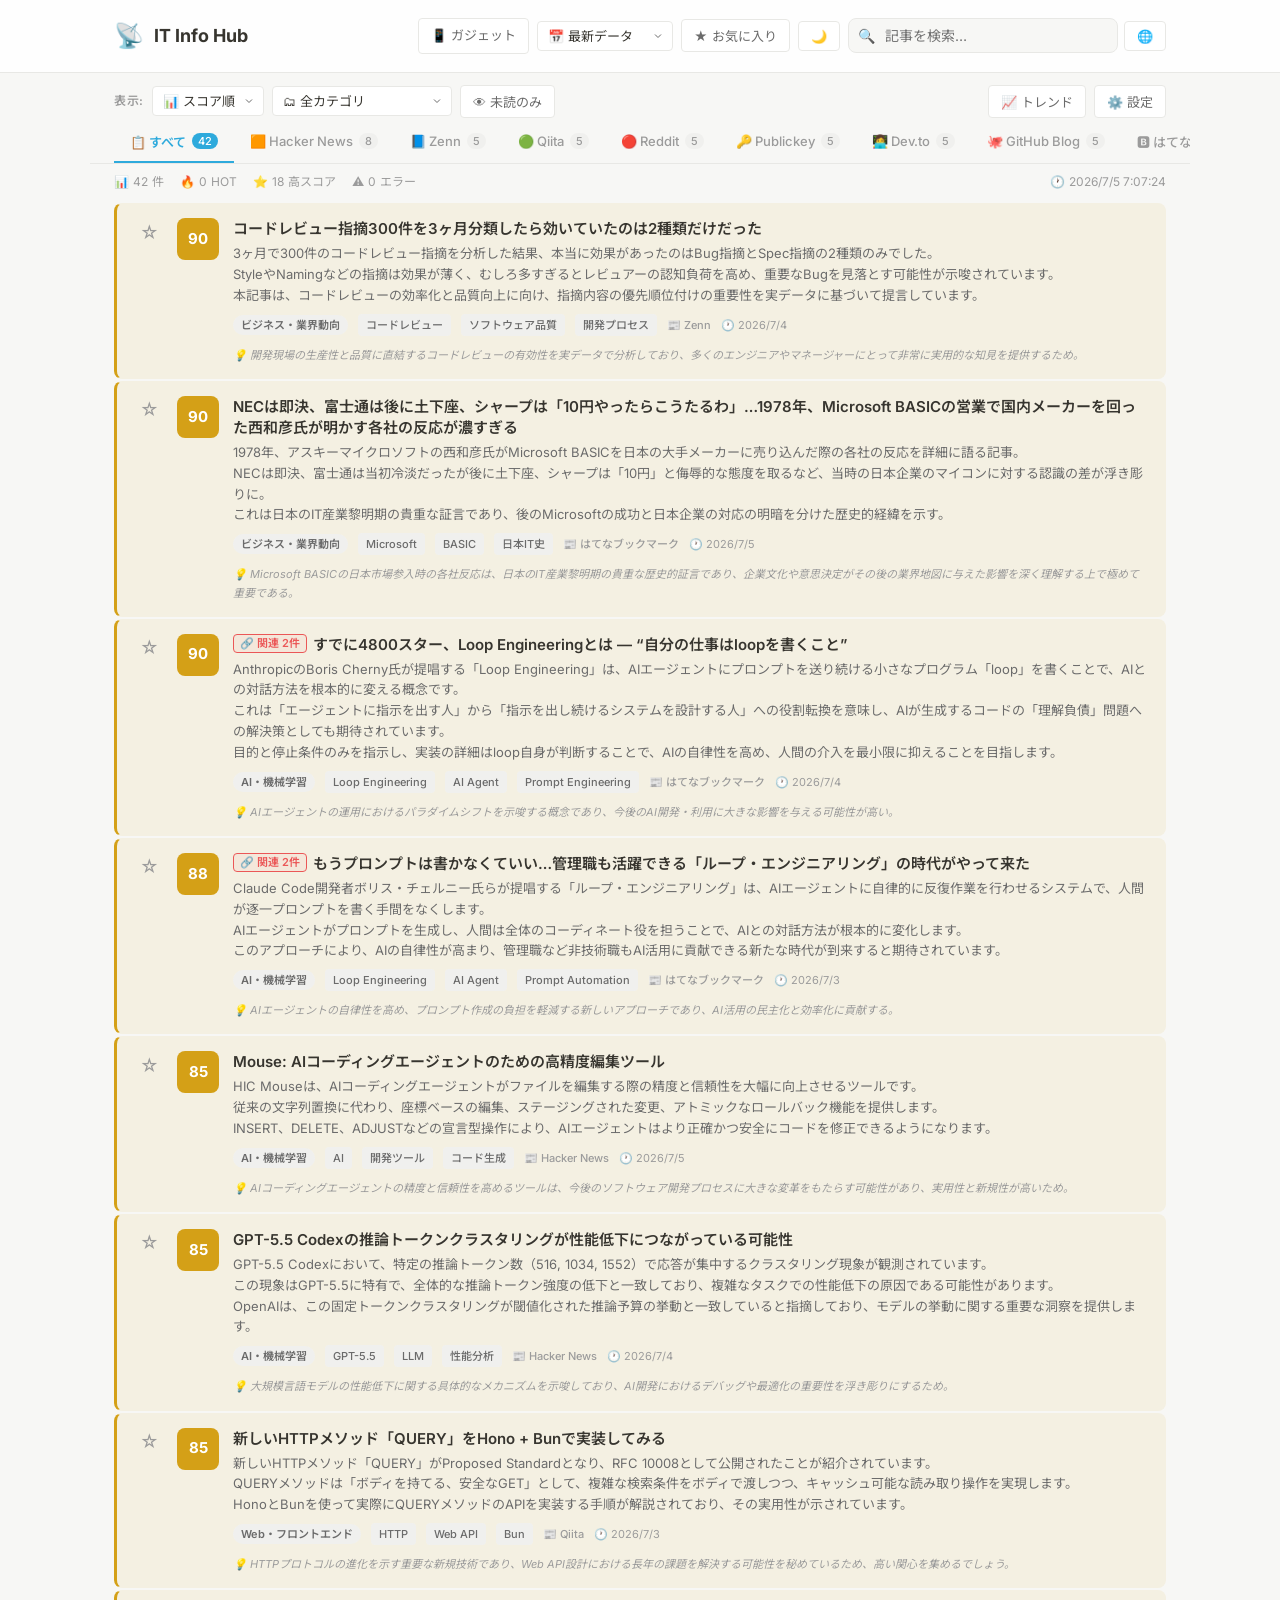
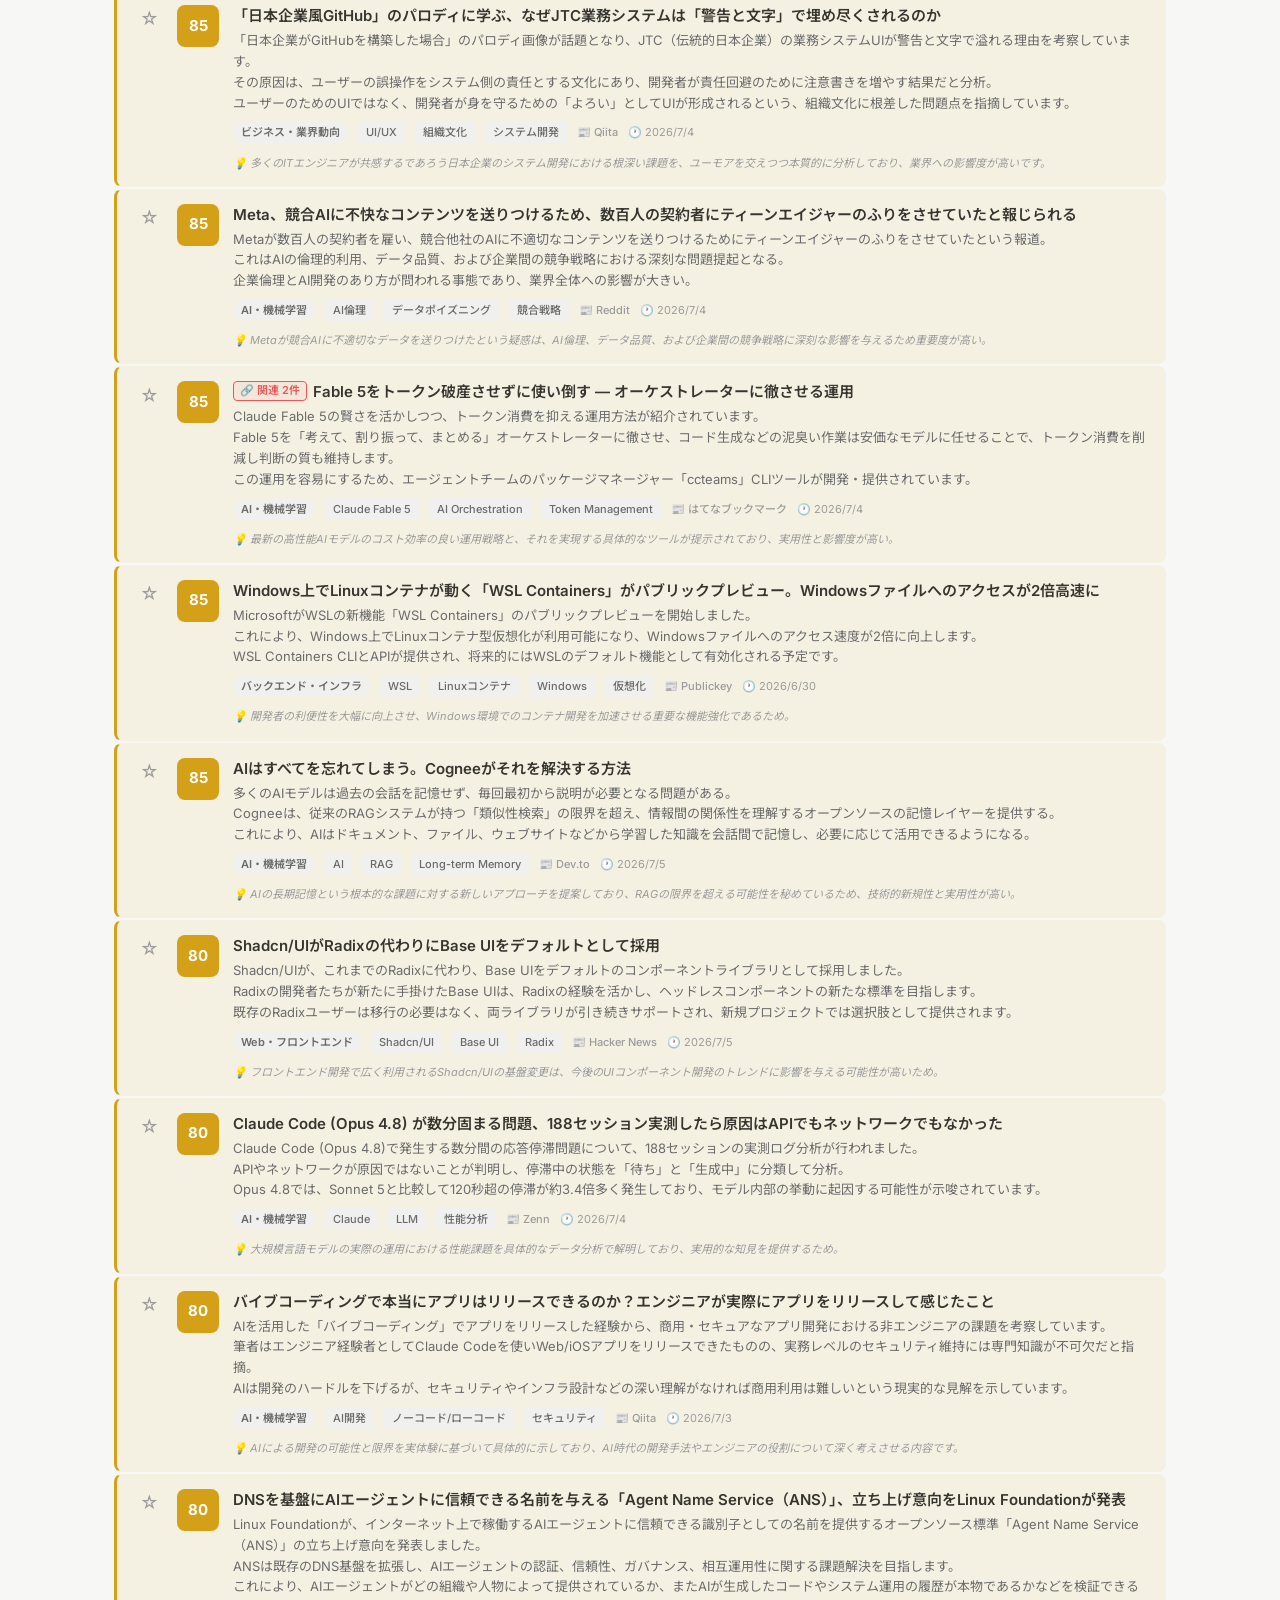
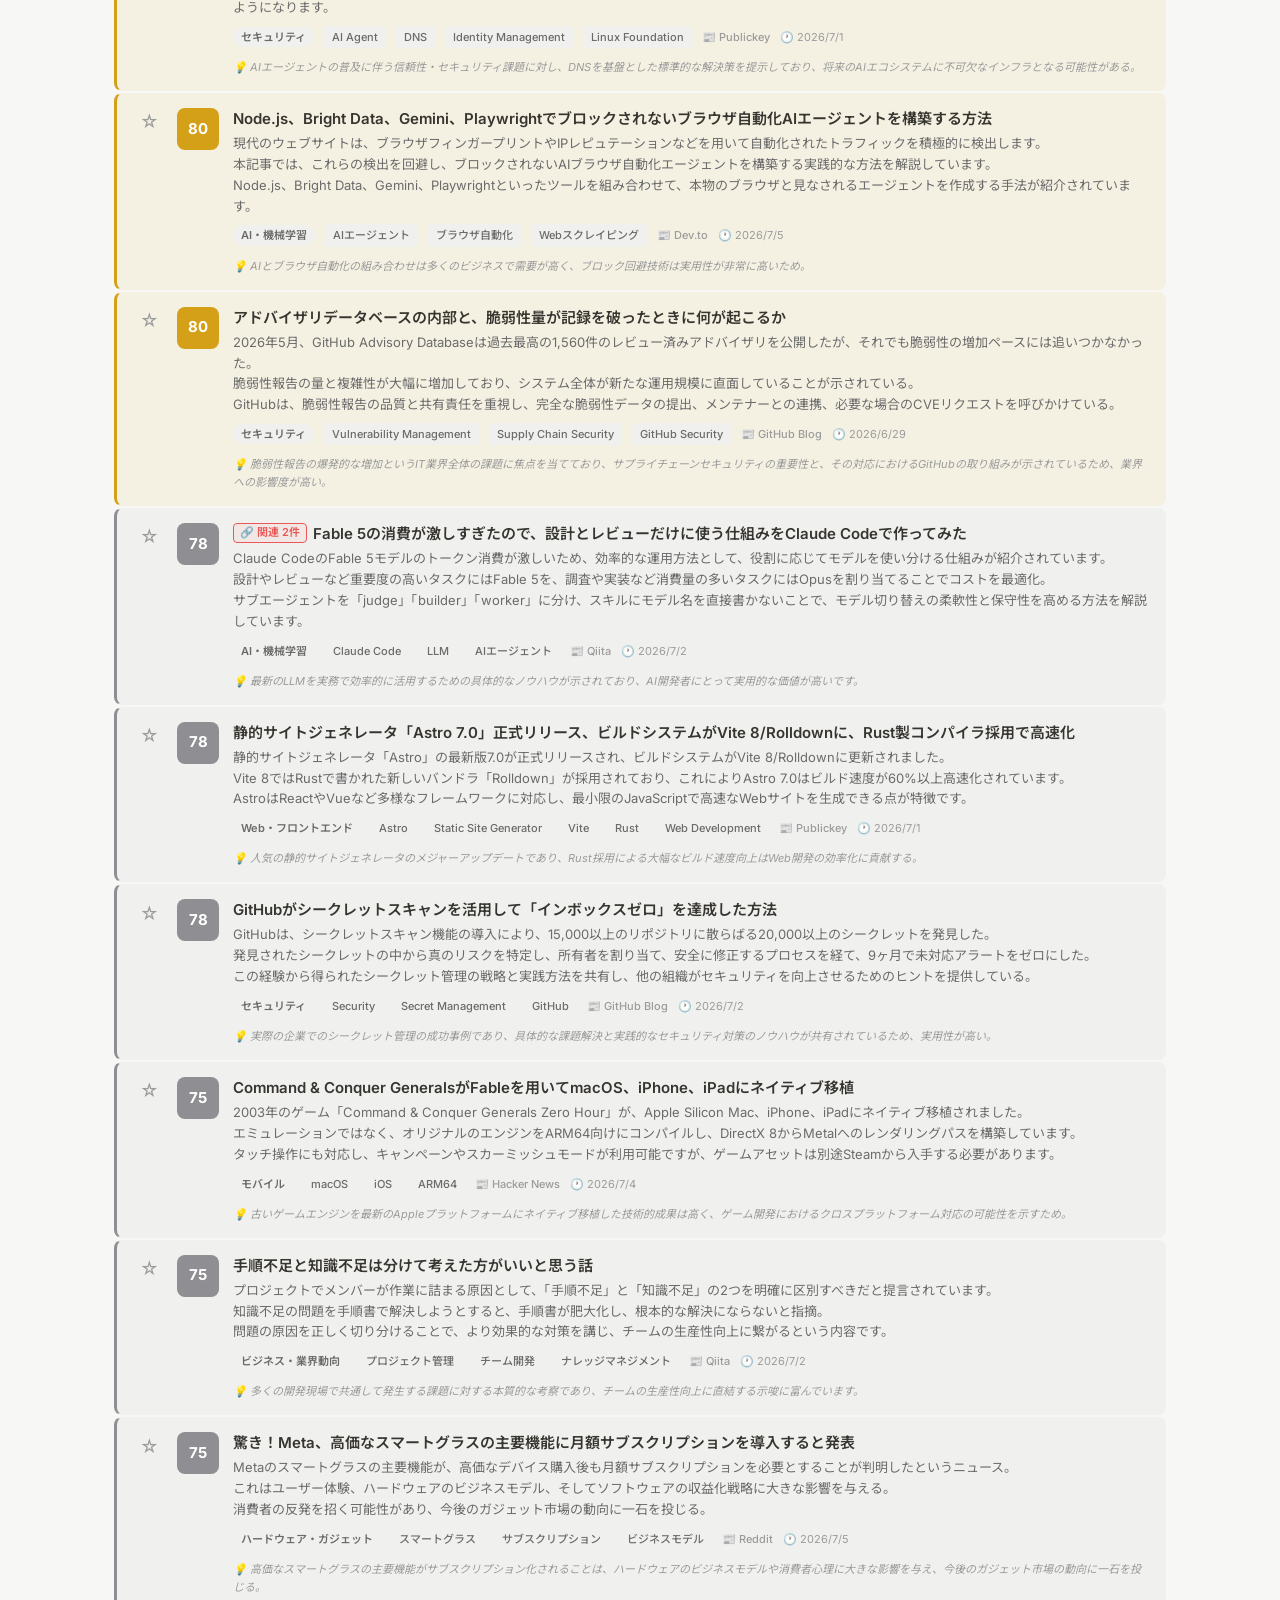
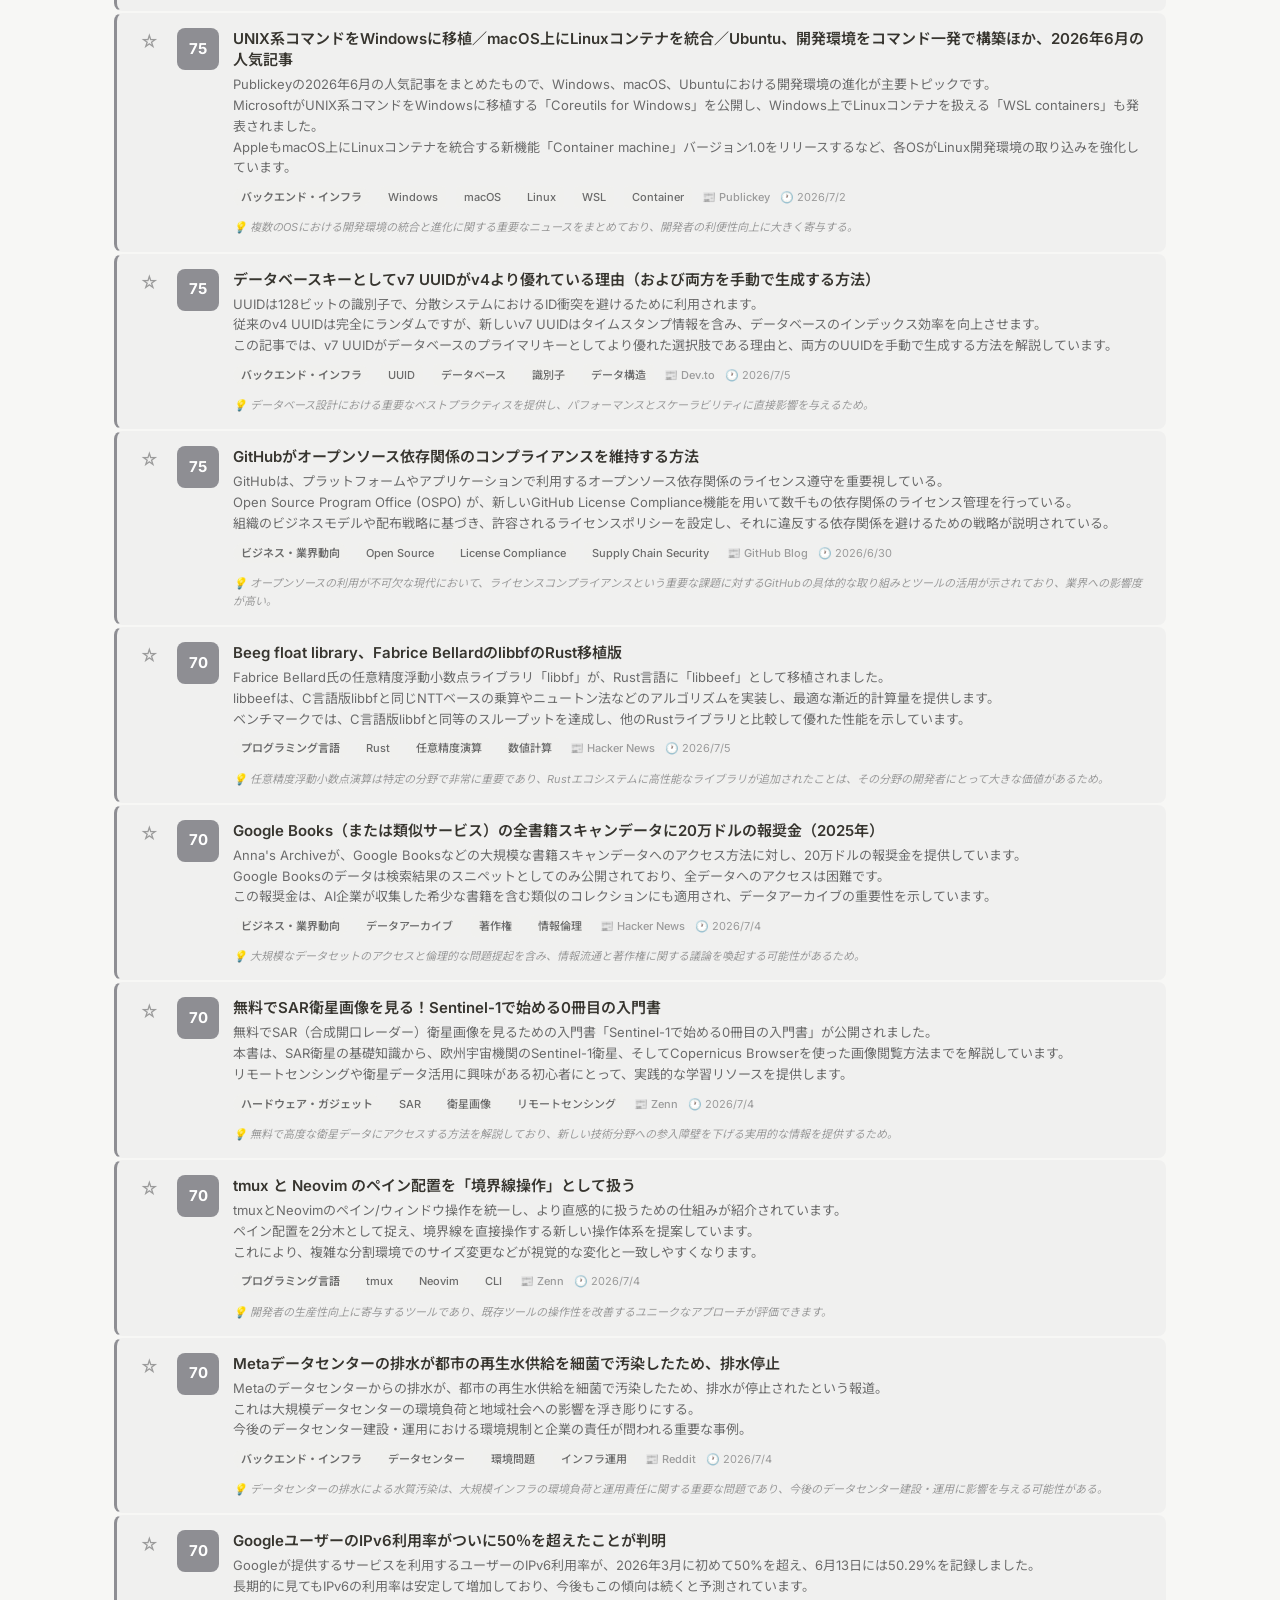
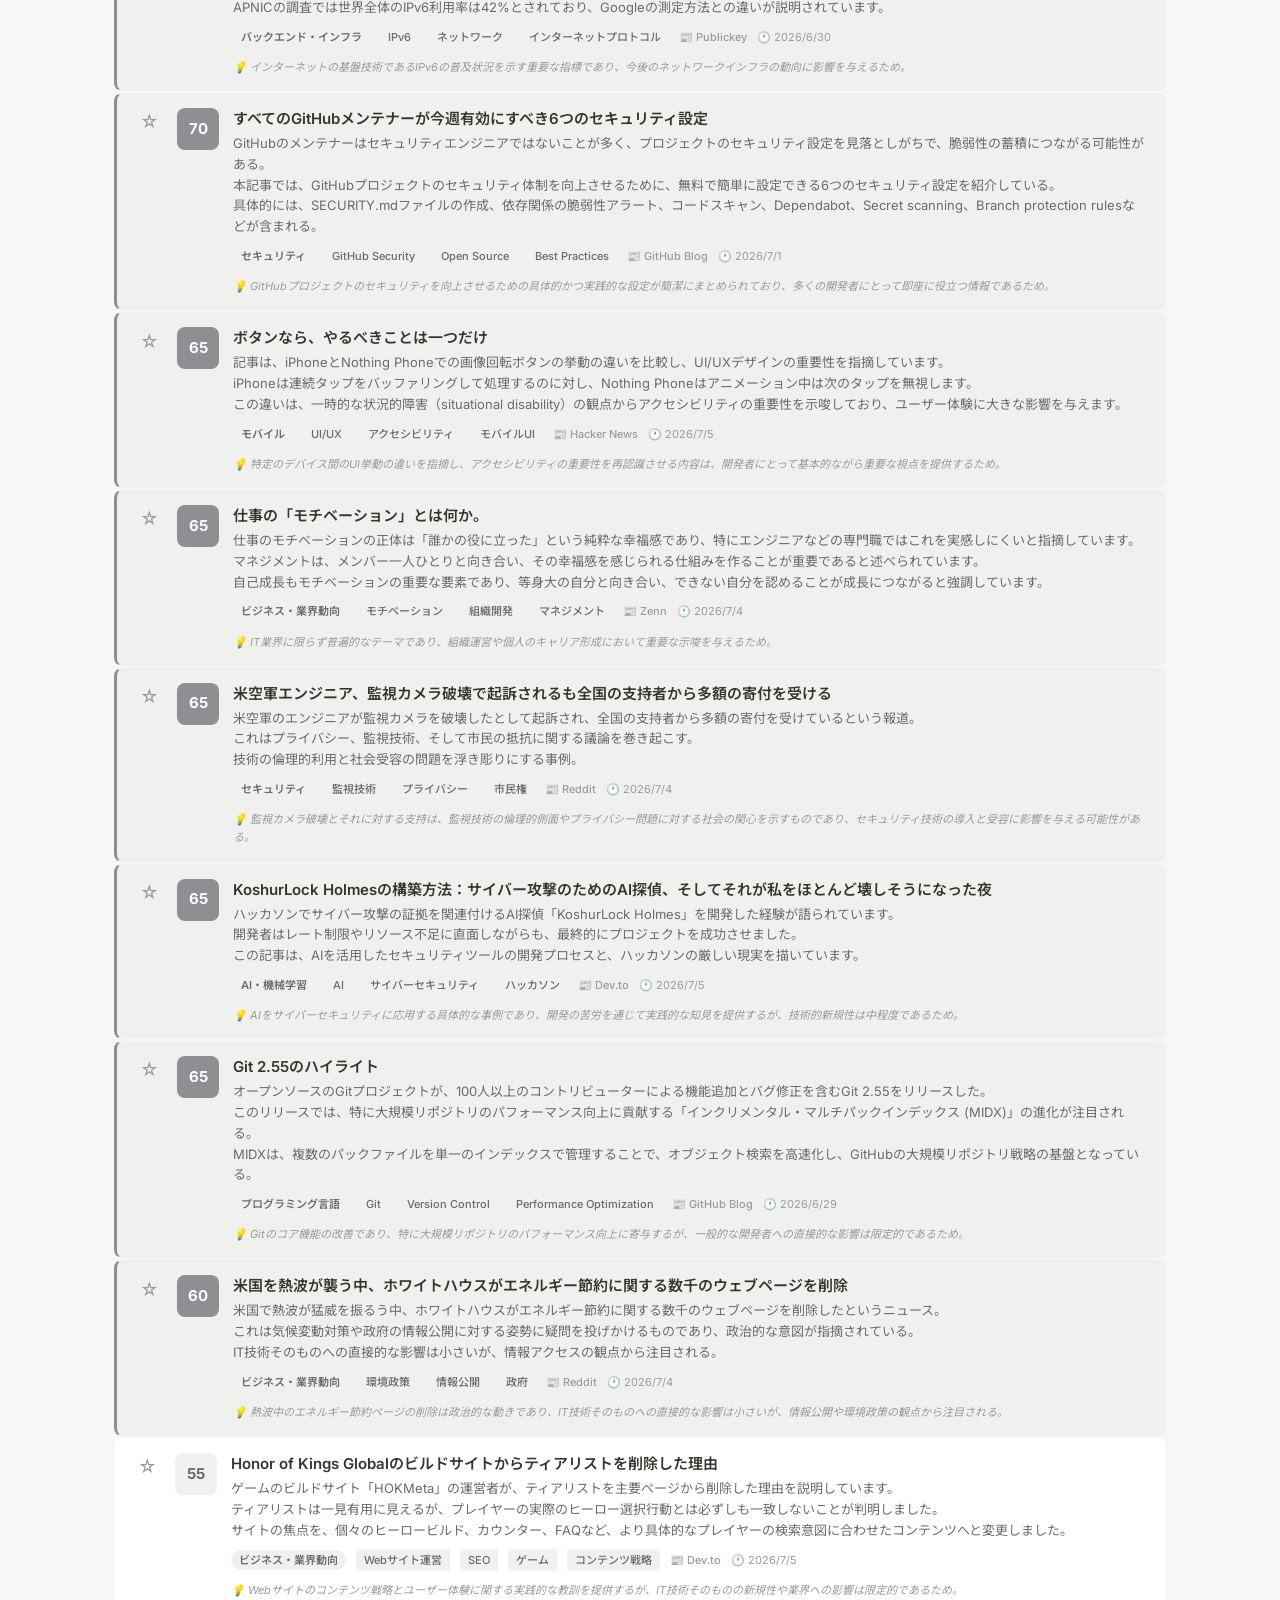
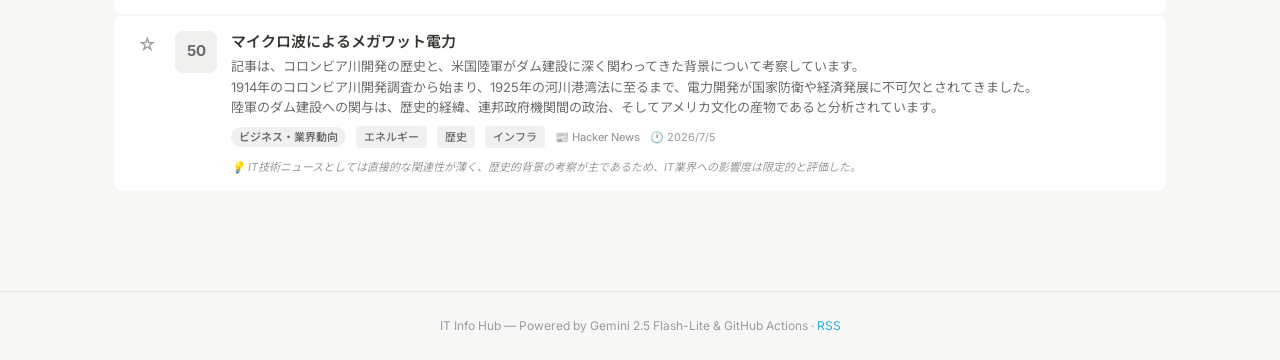
==== commit 7e0b7dd9: "feat: 最新ガジェット情報ページと新製品通知(最大3件)を追加 - gadget.py: 国内ガジェットメディア6件のRSSを収集し、Geminiで新製品判定・価格・発売日・注目度を解析して ga" ====
--- a/index.html
+++ b/index.html
@@ -786,6 +786,7 @@
         <span>IT Info Hub</span>
       </a>
       <div class="header-controls">
+        <a class="btn" href="gadget.html" title="最新ガジェット情報" style="text-decoration:none">📱 ガジェット</a>
         <div class="select-wrap">
           <select id="archiveSelect" title="アーカイブ選択">
             <option value="">📅 最新データ</option>
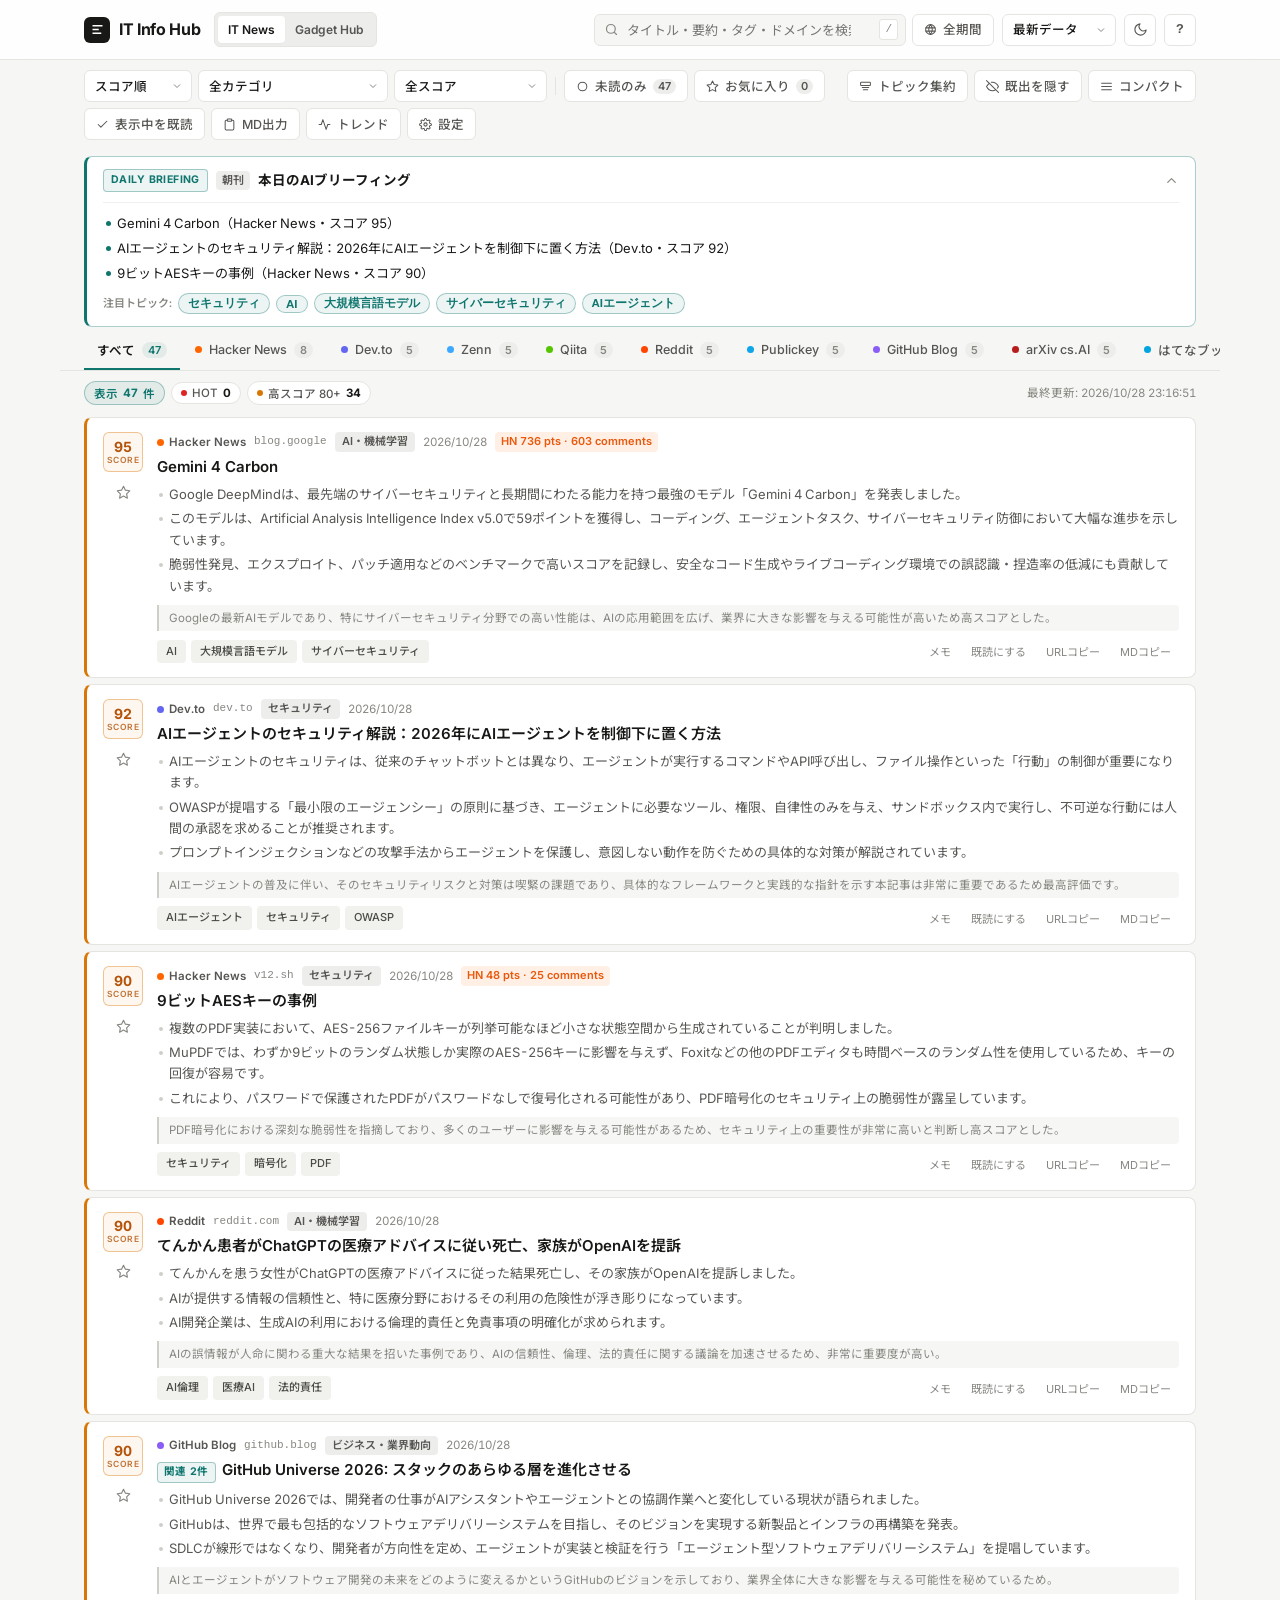
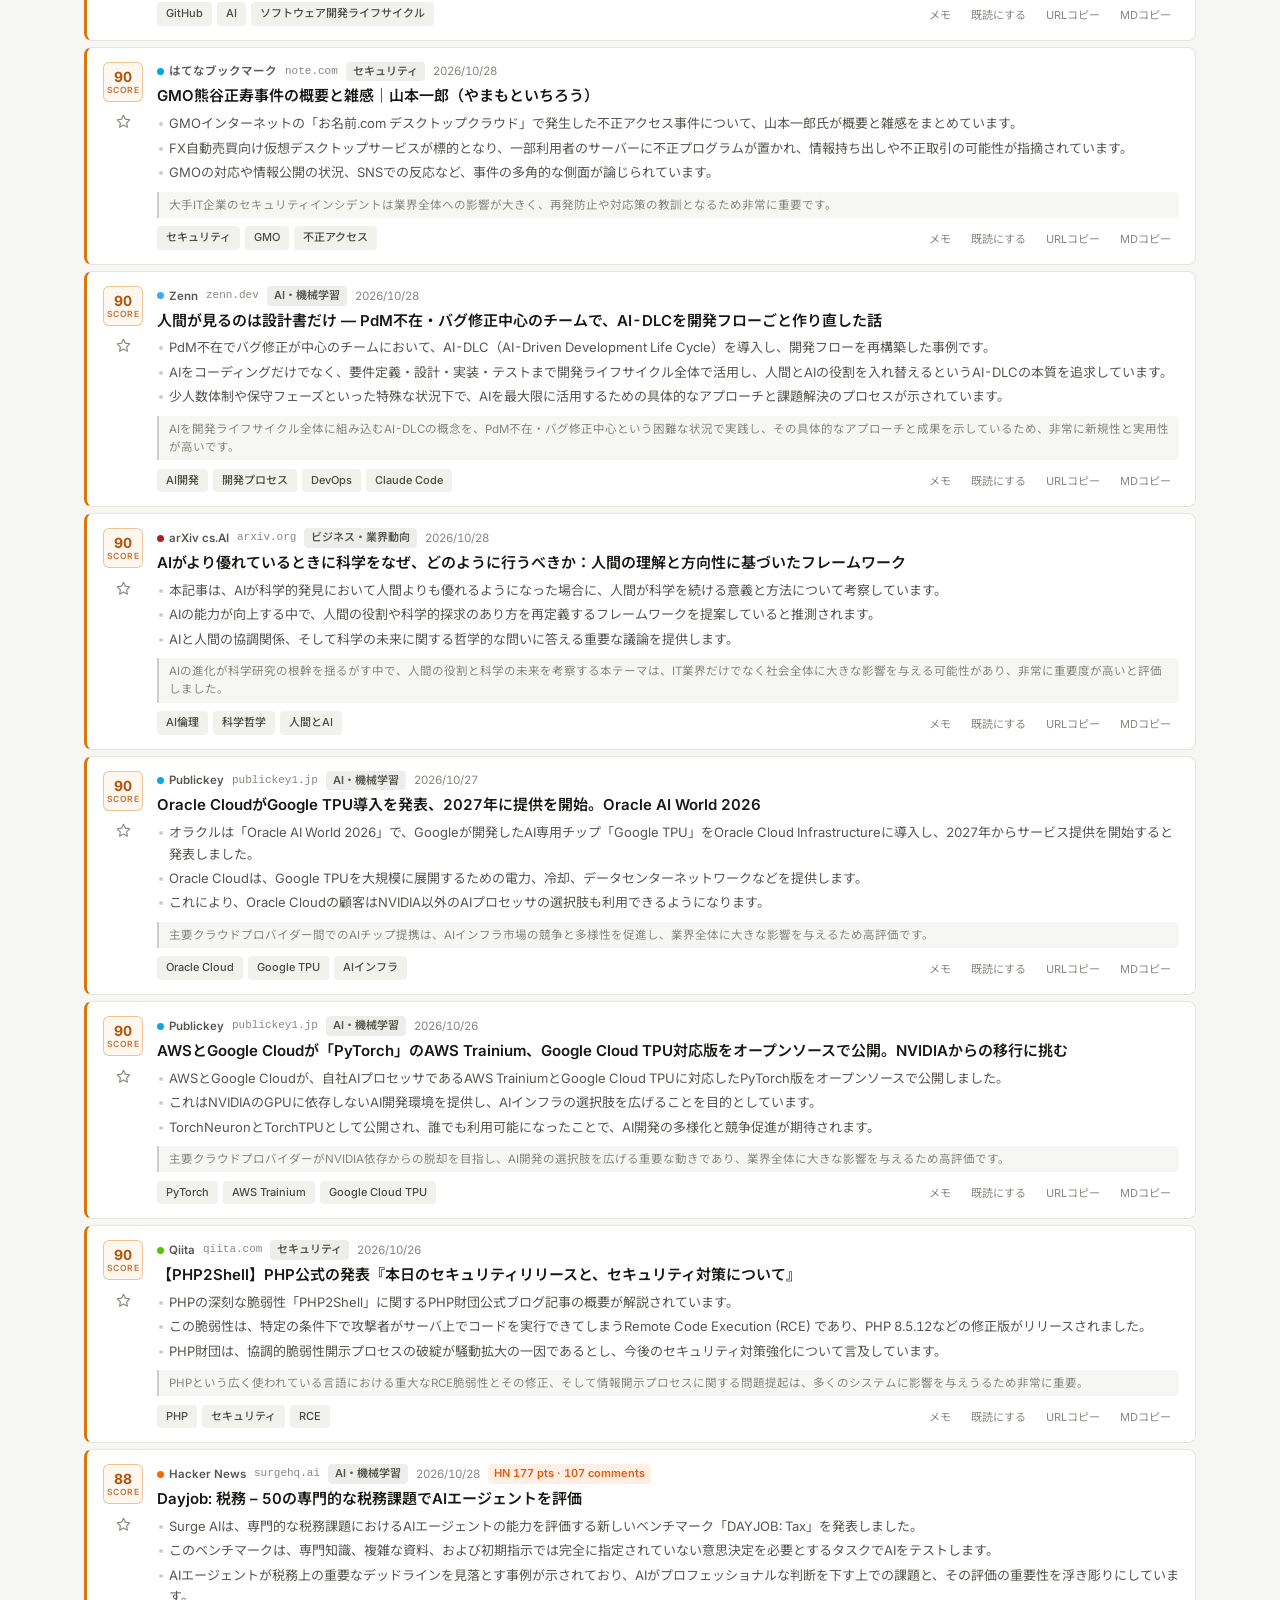
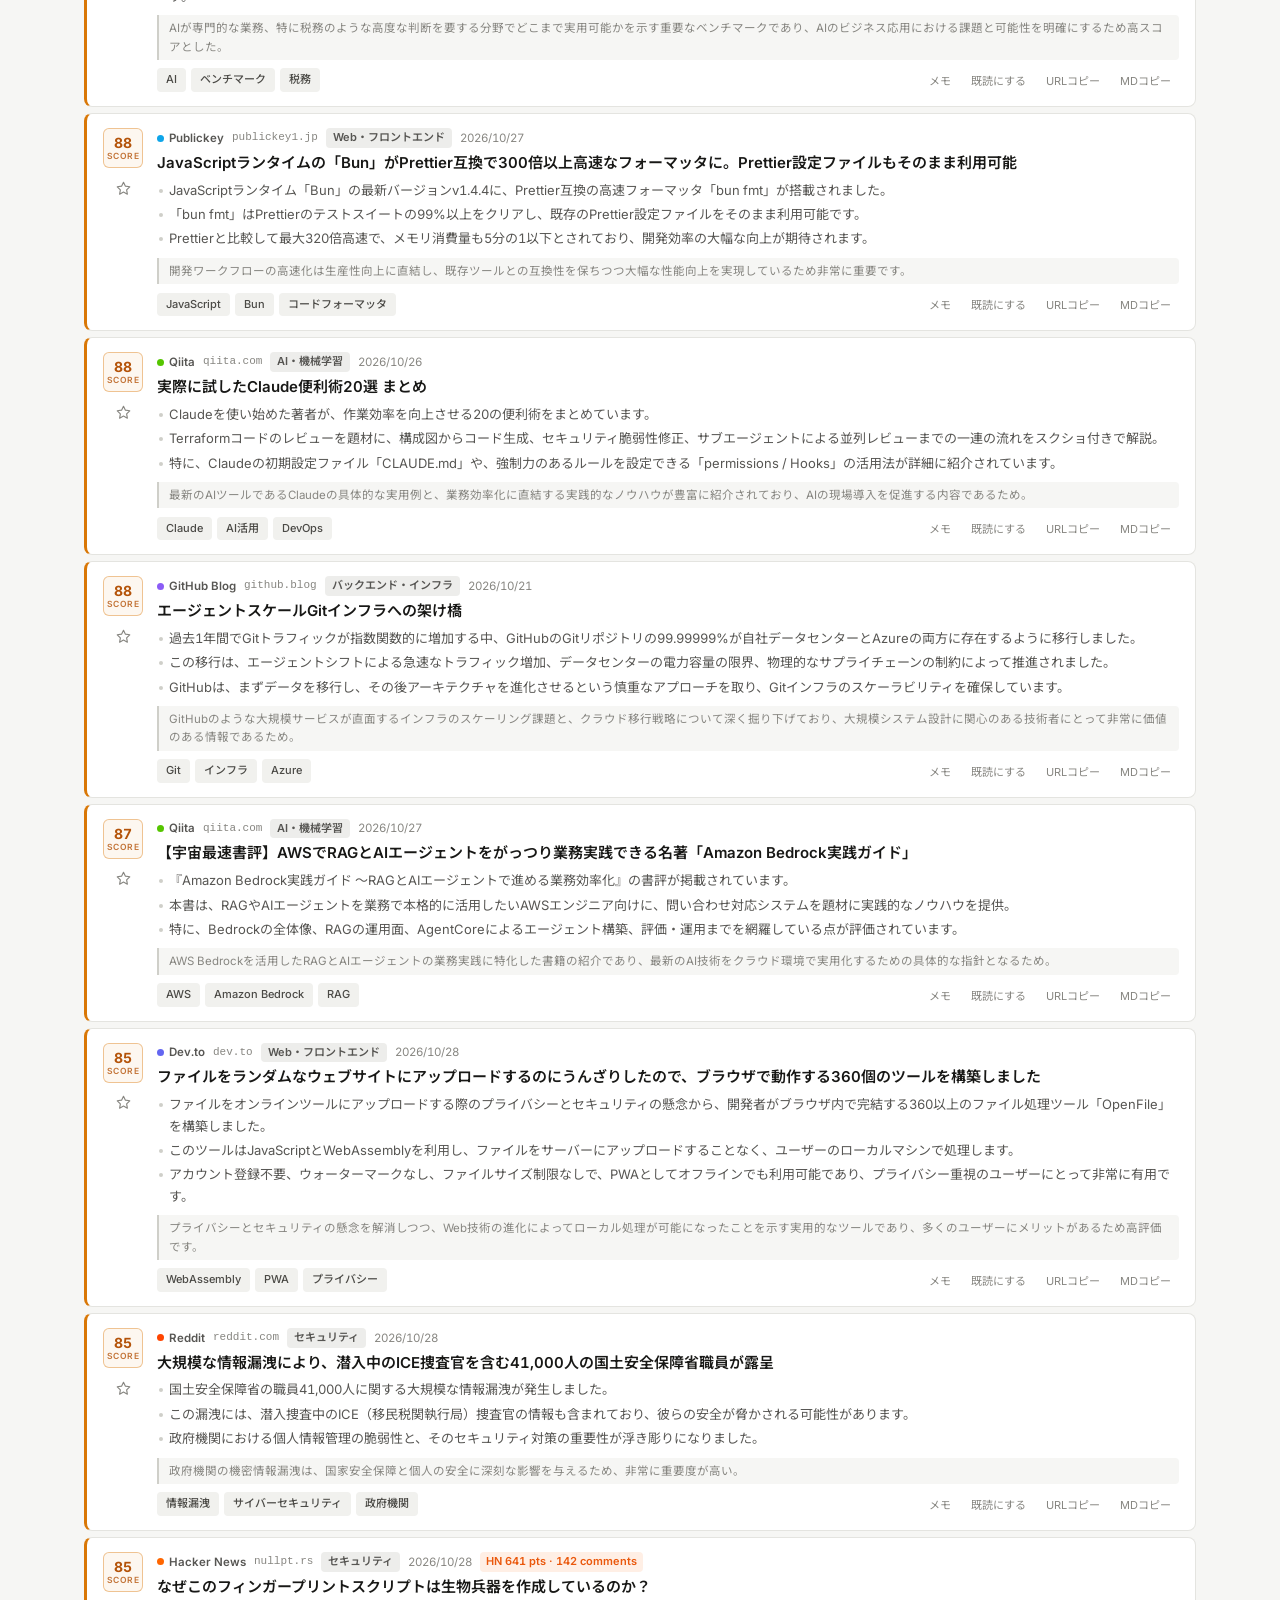
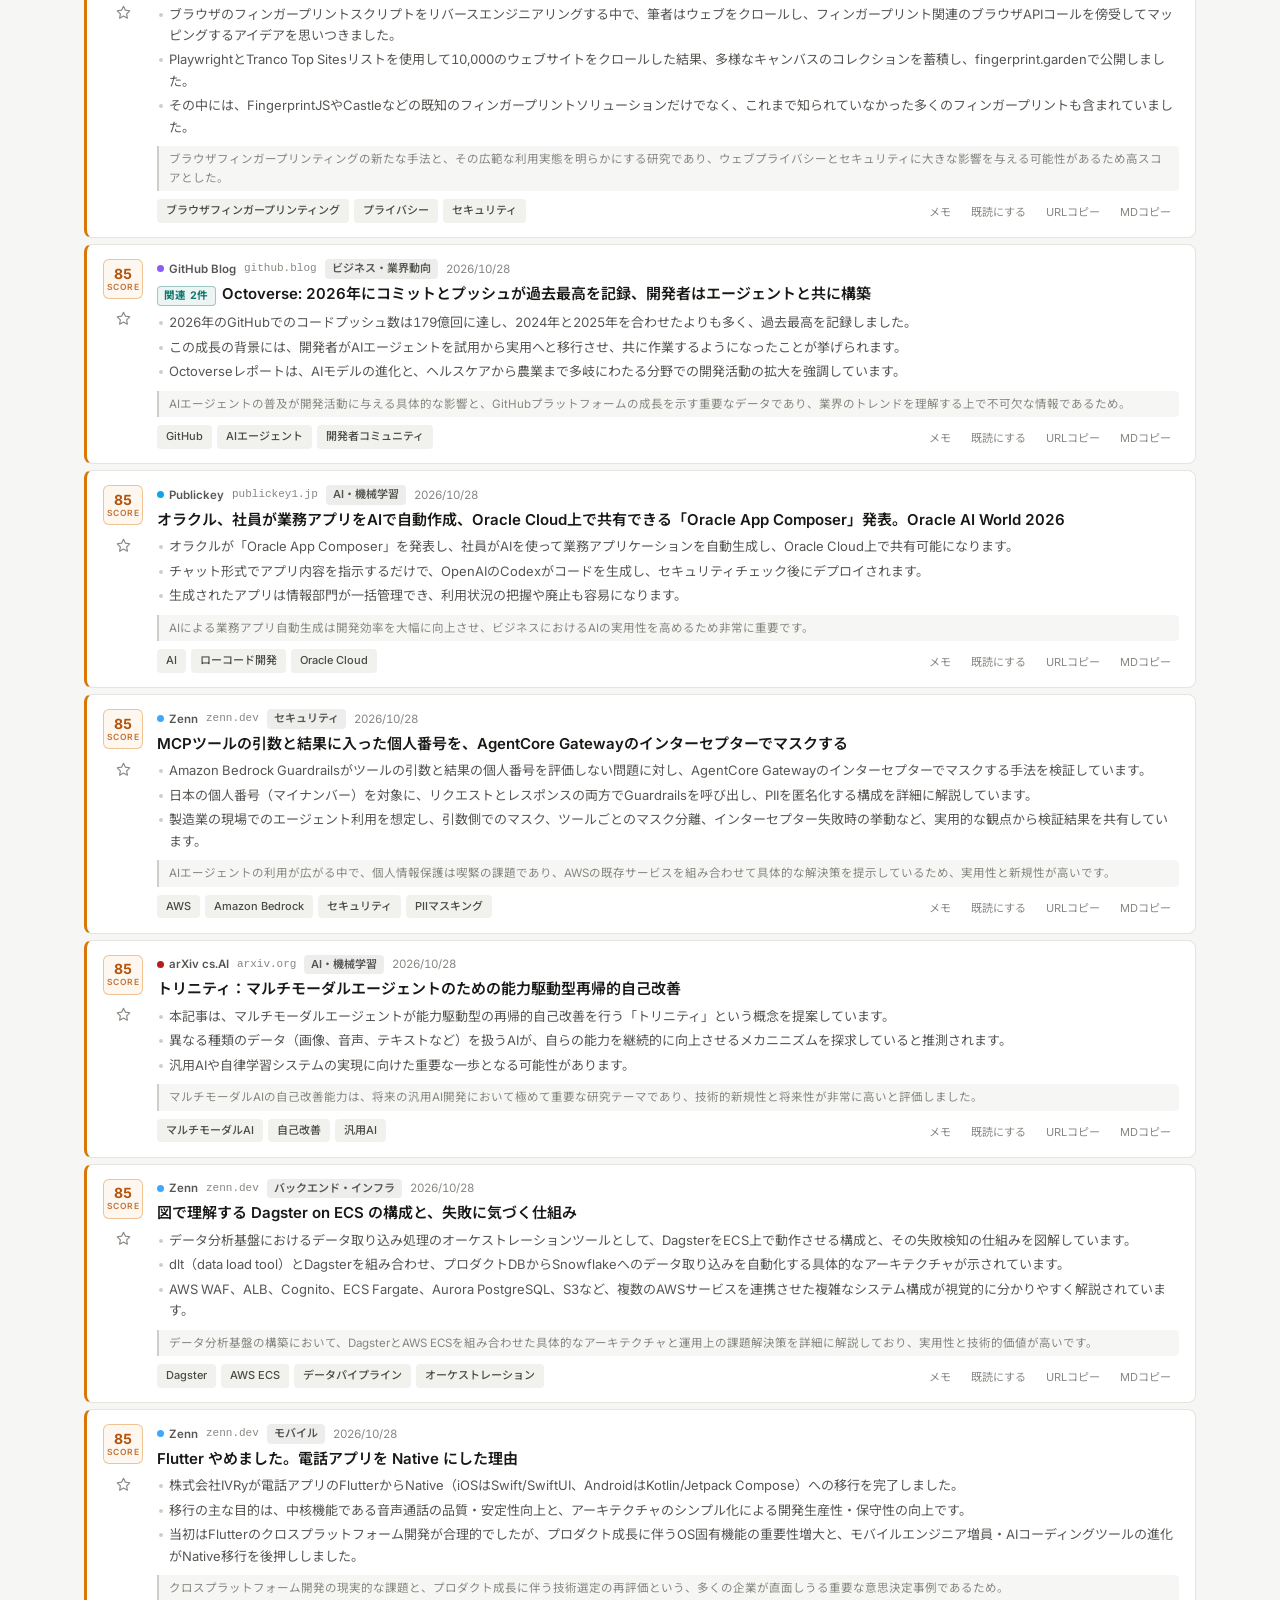
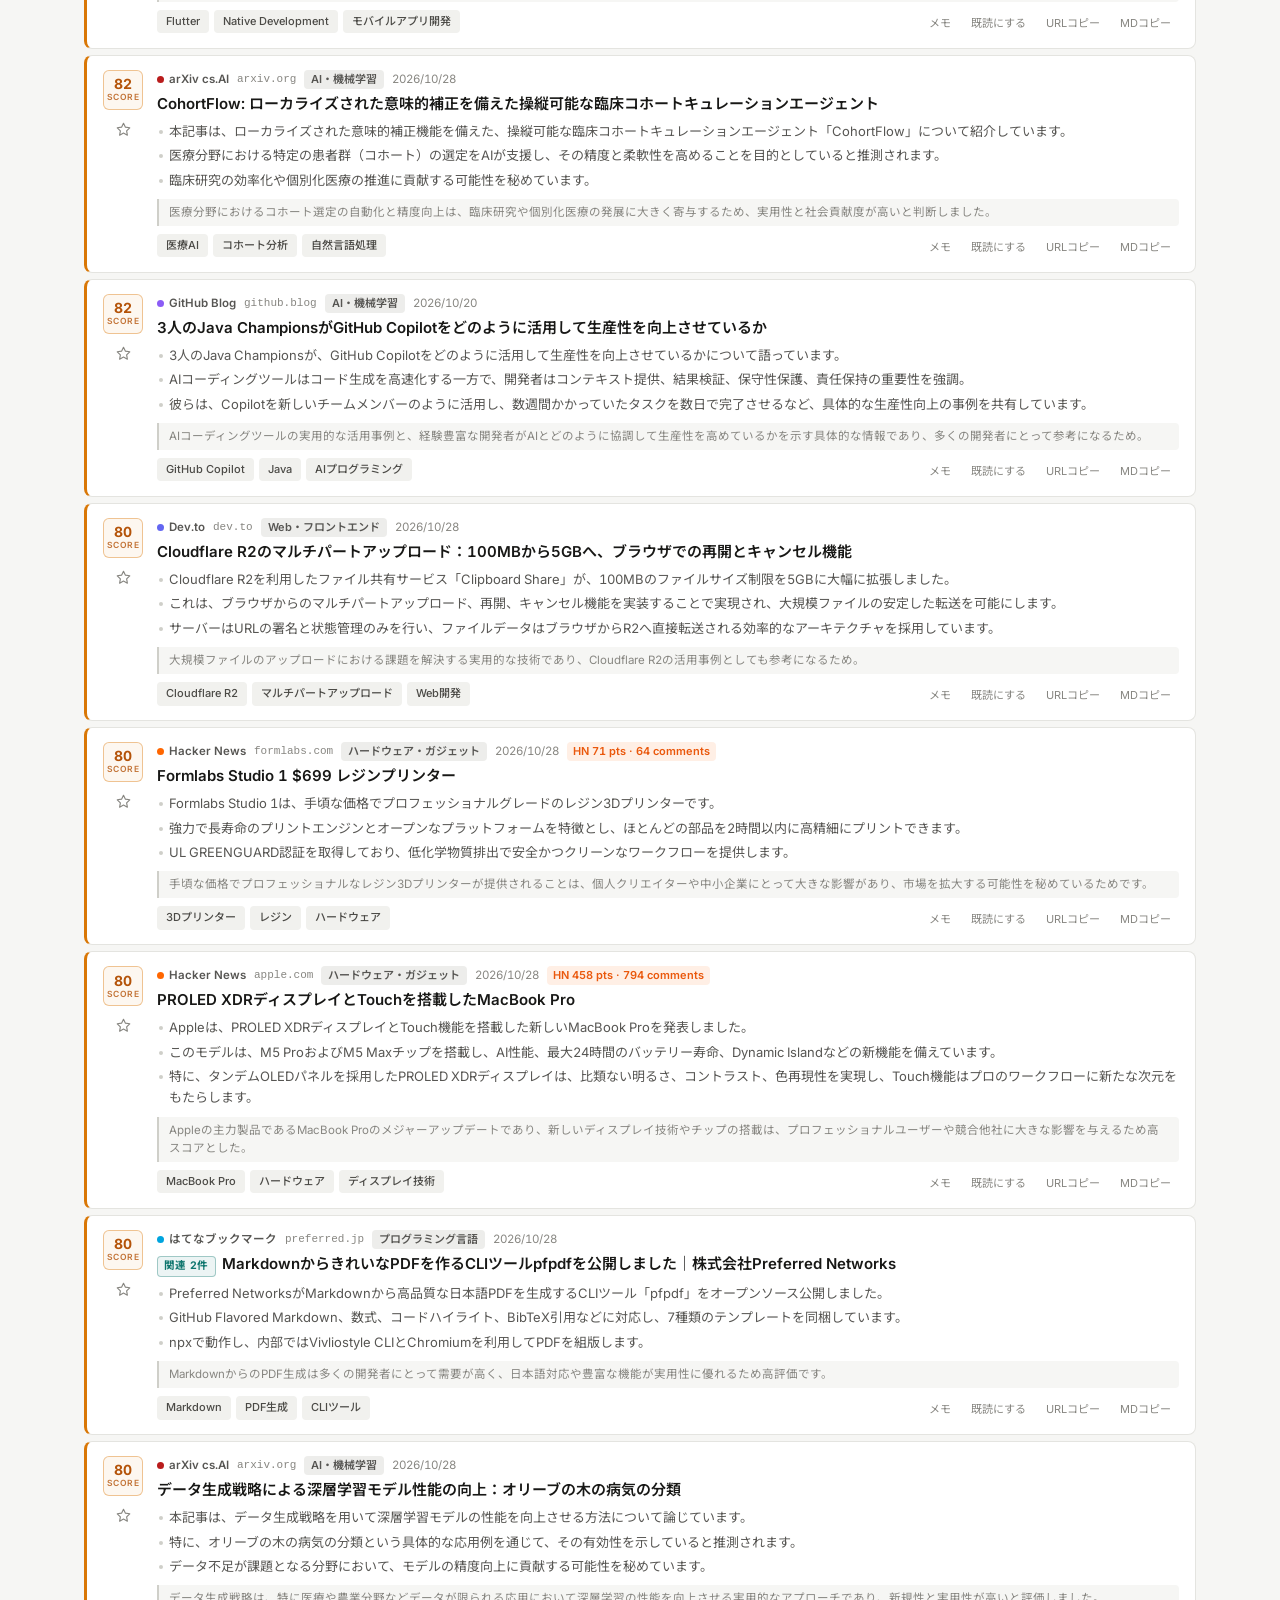
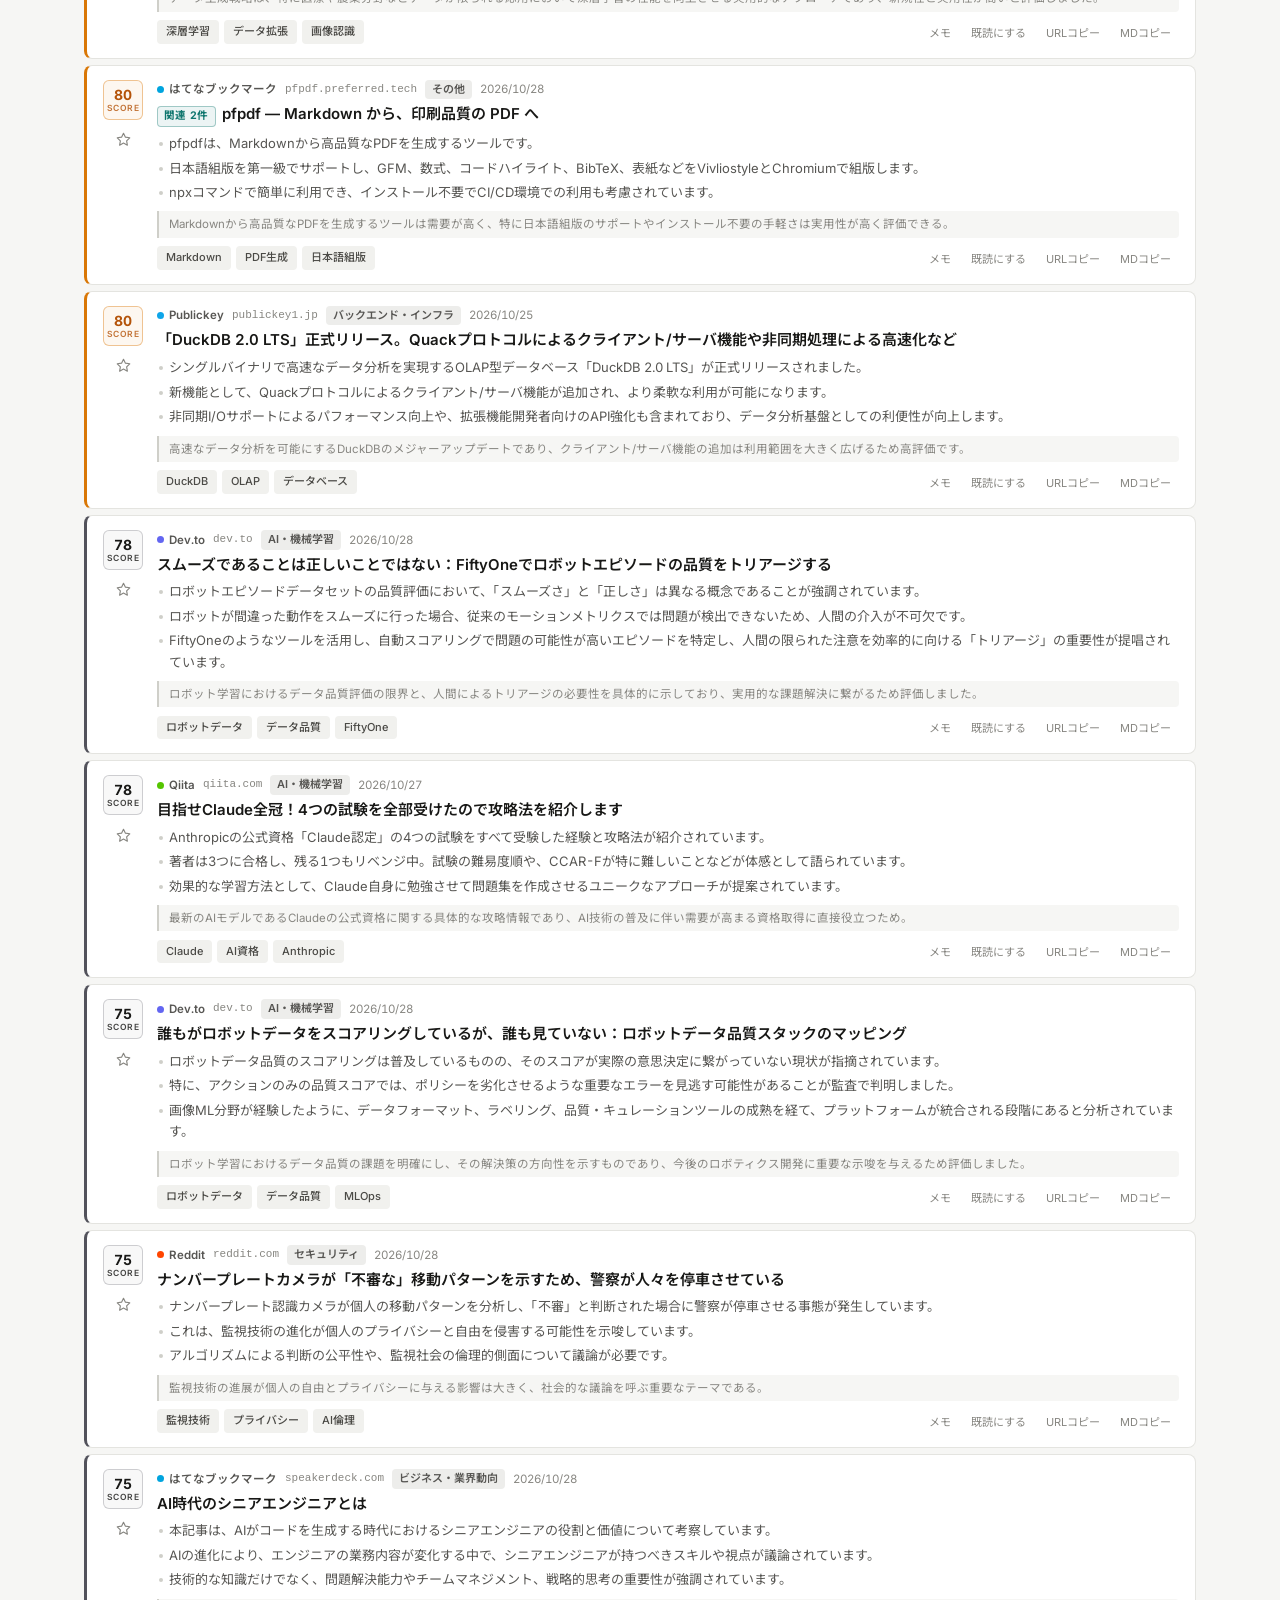
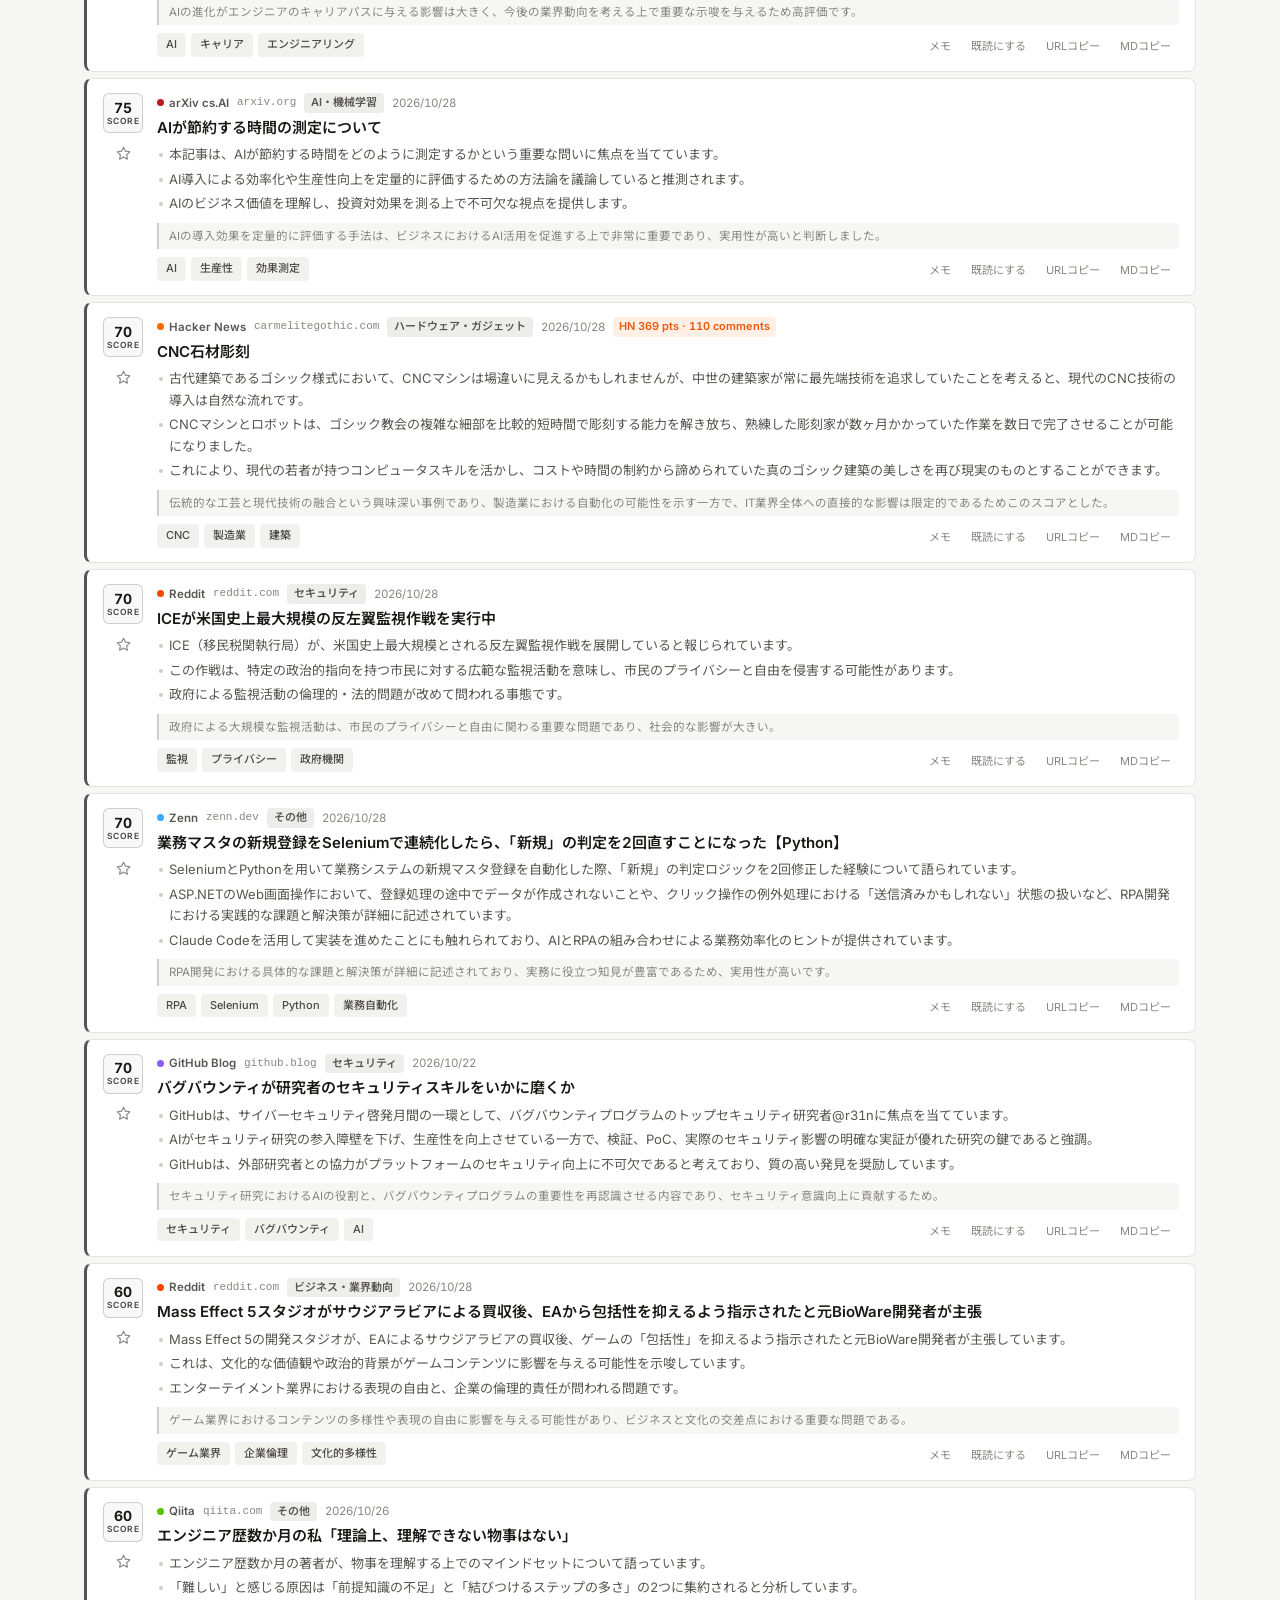
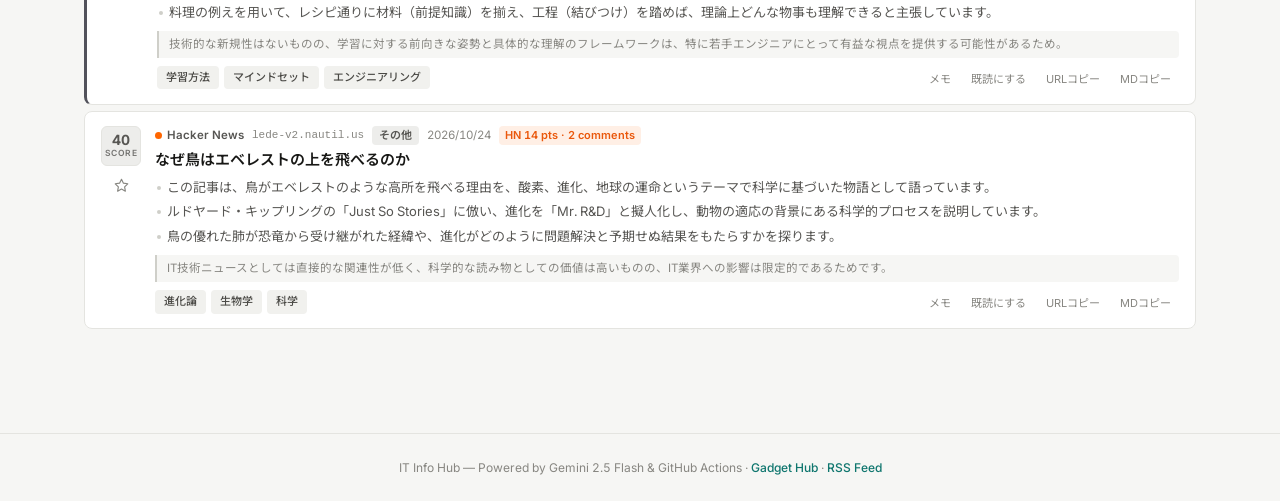
==== commit 2867e44a: "feat: AIデイリーブリーフィング・おすすめ順・メモ機能・スペック比較・はてブ連携・並列取得・ガジェットRSSの追加" ====
--- a/index.html
+++ b/index.html
@@ -6,8 +6,8 @@
   <meta name="description" content="IT技術情報を自動収集・AI分析し、重要度スコア付きで一覧表示するインテリジェントニュースダッシュボード">
   <title>IT Info Hub — AI技術ニュースダッシュボード</title>
   <link rel="manifest" href="manifest.json">
-  <meta name="theme-color" content="#191919">
-  <link rel="icon" href="data:image/svg+xml,<svg xmlns='http://www.w3.org/2000/svg' viewBox='0 0 100 100'><text y='.9em' font-size='90'>📡</text></svg>">
+  <meta name="theme-color" content="#141413">
+  <link rel="icon" href="data:image/svg+xml,%3Csvg xmlns='http://www.w3.org/2000/svg' viewBox='0 0 64 64' fill='none'%3E%3Crect width='64' height='64' rx='14' fill='%23141413'/%3E%3Crect x='14' y='14' width='14' height='14' rx='3' fill='%232eaadc'/%3E%3Crect x='34' y='14' width='16' height='6' rx='2' fill='%23f7f7f5'/%3E%3Crect x='34' y='24' width='10' height='4' rx='2' fill='%238e8e93'/%3E%3Crect x='14' y='34' width='36' height='6' rx='2' fill='%23f7f7f5' opacity='0.85'/%3E%3Crect x='14' y='44' width='26' height='6' rx='2' fill='%232eaadc' opacity='0.75'/%3E%3C/svg%3E">
   <link rel="alternate" type="application/rss+xml" title="IT Info Hub RSS" href="feed.xml">
   <link rel="preconnect" href="https://fonts.googleapis.com">
   <link rel="preconnect" href="https://fonts.gstatic.com" crossorigin>
@@ -18,335 +18,573 @@
        ============================================================ */
     :root {
       --font-sans: 'Inter', 'Noto Sans JP', -apple-system, BlinkMacSystemFont, sans-serif;
+      --font-mono: ui-monospace, SFMono-Regular, Menlo, Monaco, Consolas, monospace;
       --bg-primary: #ffffff;
-      --bg-secondary: #f7f7f5;
-      --bg-tertiary: #f0f0ee;
-      --bg-card: #ffffff;
-      --bg-hover: rgba(55, 53, 47, 0.04);
-      --text-primary: #37352f;
-      --text-secondary: #6b6b6b;
-      --text-tertiary: #9b9b9b;
-      --border-color: #e8e8e5;
-      --border-light: #f0f0ee;
-      --accent: #2eaadc;
-      --accent-hover: #2593be;
-      --gold: #d4a017;
-      --gold-bg: rgba(212, 160, 23, 0.08);
-      --gold-border: rgba(212, 160, 23, 0.5);
-      --silver: #8e8e93;
-      --silver-bg: rgba(142, 142, 147, 0.06);
-      --silver-border: rgba(142, 142, 147, 0.35);
-      --hot-color: #eb5757;
-      --hot-bg: rgba(235, 87, 87, 0.06);
-      --tag-bg: #f0f0ee;
-      --tag-text: #6b6b6b;
-      --shadow-sm: 0 1px 2px rgba(0,0,0,0.04);
-      --shadow-md: 0 2px 8px rgba(0,0,0,0.06);
-      --shadow-lg: 0 4px 16px rgba(0,0,0,0.08);
-      --radius-sm: 4px;
+      --bg-secondary: #f6f6f4;
+      --bg-tertiary: #ededeb;
+      --bg-elevated: #ffffff;
+      --bg-hover: rgba(24, 24, 22, 0.04);
+      --bg-active: rgba(24, 24, 22, 0.07);
+      --text-primary: #181816;
+      --text-secondary: #575653;
+      --text-tertiary: #878681;
+      --border-color: #e4e4e0;
+      --border-strong: #cfcfc9;
+      --border-light: #efefec;
+      --accent: #0f766e;
+      --accent-hover: #0d635c;
+      --accent-subtle: rgba(15, 118, 110, 0.08);
+      --accent-border: rgba(15, 118, 110, 0.35);
+      --gold: #b45309;
+      --gold-badge: #d97706;
+      --gold-bg: rgba(217, 119, 6, 0.06);
+      --gold-border: rgba(217, 119, 6, 0.4);
+      --silver: #52525b;
+      --silver-bg: rgba(82, 82, 91, 0.04);
+      --silver-border: rgba(82, 82, 91, 0.25);
+      --hot-color: #dc2626;
+      --hot-bg: rgba(220, 38, 38, 0.08);
+      --hot-border: rgba(220, 38, 38, 0.35);
+      --error-color: #dc2626;
+      --error-bg: rgba(220, 38, 38, 0.06);
+      --tag-bg: #f1f1ee;
+      --tag-text: #4b4a46;
+      --shadow-xs: 0 1px 2px rgba(0, 0, 0, 0.03);
+      --shadow-sm: 0 2px 6px rgba(0, 0, 0, 0.05);
+      --shadow-md: 0 4px 12px rgba(0, 0, 0, 0.08);
+      --shadow-lg: 0 12px 32px rgba(0, 0, 0, 0.12);
+      --radius-xs: 4px;
+      --radius-sm: 6px;
       --radius-md: 8px;
       --radius-lg: 12px;
-      --favorite-color: #f5a623;
-      --keyword-color: #7c5cd6;
-      --keyword-bg: rgba(124, 92, 214, 0.08);
+      --favorite-color: #d97706;
+      --favorite-bg: rgba(217, 119, 6, 0.1);
+      --keyword-color: #6d28d9;
+      --keyword-bg: rgba(109, 40, 217, 0.08);
+      --keyword-border: rgba(109, 40, 217, 0.35);
+      --hl-bg: rgba(234, 179, 8, 0.28);
+      --hl-text: inherit;
       /* dataviz palette (light) */
-      --viz-series-1: #2a78d6;
-      --viz-series-2: #1baf7a;
-      --viz-grid: #e1e0d9;
-      --viz-axis: #c3c2b7;
-      --viz-ink: #0b0b0b;
-      --viz-ink-2: #52514e;
-      --viz-muted: #898781;
-      --viz-surface: #fcfcfb;
+      --viz-series-1: #0f766e;
+      --viz-series-2: #2563eb;
+      --viz-series-3: #d97706;
+      --viz-grid: #e4e4e0;
+      --viz-axis: #c7c7c1;
+      --viz-ink: #181816;
+      --viz-ink-2: #575653;
+      --viz-muted: #878681;
+      --viz-surface: #fafaf9;
     }
 
     [data-theme="dark"] {
-      --bg-primary: #191919;
-      --bg-secondary: #202020;
-      --bg-tertiary: #2d2d2d;
-      --bg-card: #252525;
-      --bg-hover: rgba(255, 255, 255, 0.04);
-      --text-primary: #e0e0e0;
-      --text-secondary: #9b9b9b;
-      --text-tertiary: #6b6b6b;
-      --border-color: #333333;
-      --border-light: #2d2d2d;
-      --accent: #529cca;
-      --accent-hover: #6db3dc;
-      --gold-bg: rgba(212, 160, 23, 0.12);
-      --gold-border: rgba(212, 160, 23, 0.6);
-      --silver-bg: rgba(142, 142, 147, 0.1);
-      --silver-border: rgba(142, 142, 147, 0.4);
-      --hot-bg: rgba(235, 87, 87, 0.1);
-      --tag-bg: #333333;
-      --tag-text: #9b9b9b;
-      --shadow-sm: 0 1px 2px rgba(0,0,0,0.2);
-      --shadow-md: 0 2px 8px rgba(0,0,0,0.3);
-      --shadow-lg: 0 4px 16px rgba(0,0,0,0.4);
-      --keyword-bg: rgba(124, 92, 214, 0.16);
+      --bg-primary: #141413;
+      --bg-secondary: #0d0d0c;
+      --bg-tertiary: #222220;
+      --bg-elevated: #1c1c1a;
+      --bg-hover: rgba(255, 255, 255, 0.045);
+      --bg-active: rgba(255, 255, 255, 0.08);
+      --text-primary: #eceae5;
+      --text-secondary: #a1a09a;
+      --text-tertiary: #6e6d68;
+      --border-color: #282826;
+      --border-strong: #3a3a36;
+      --border-light: #1f1f1d;
+      --accent: #14b8a6;
+      --accent-hover: #2dd4bf;
+      --accent-subtle: rgba(20, 184, 166, 0.12);
+      --accent-border: rgba(20, 184, 166, 0.4);
+      --gold: #f59e0b;
+      --gold-badge: #d97706;
+      --gold-bg: rgba(245, 158, 11, 0.08);
+      --gold-border: rgba(245, 158, 11, 0.45);
+      --silver: #a1a1aa;
+      --silver-bg: rgba(161, 161, 170, 0.06);
+      --silver-border: rgba(161, 161, 170, 0.3);
+      --hot-color: #f87171;
+      --hot-bg: rgba(248, 113, 113, 0.12);
+      --hot-border: rgba(248, 113, 113, 0.4);
+      --error-color: #f87171;
+      --error-bg: rgba(248, 113, 113, 0.09);
+      --tag-bg: #222220;
+      --tag-text: #a1a09a;
+      --shadow-xs: 0 1px 2px rgba(0, 0, 0, 0.25);
+      --shadow-sm: 0 2px 6px rgba(0, 0, 0, 0.35);
+      --shadow-md: 0 4px 12px rgba(0, 0, 0, 0.45);
+      --shadow-lg: 0 12px 32px rgba(0, 0, 0, 0.6);
+      --favorite-color: #fbbf24;
+      --favorite-bg: rgba(251, 191, 36, 0.14);
+      --keyword-color: #a78bfa;
+      --keyword-bg: rgba(167, 139, 250, 0.14);
+      --keyword-border: rgba(167, 139, 250, 0.4);
+      --hl-bg: rgba(250, 204, 21, 0.25);
       /* dataviz palette (dark) */
-      --viz-series-1: #3987e5;
-      --viz-series-2: #199e70;
-      --viz-grid: #2c2c2a;
-      --viz-axis: #383835;
-      --viz-ink: #ffffff;
-      --viz-ink-2: #c3c2b7;
-      --viz-muted: #898781;
-      --viz-surface: #1a1a19;
+      --viz-series-1: #14b8a6;
+      --viz-series-2: #60a5fa;
+      --viz-series-3: #f59e0b;
+      --viz-grid: #262624;
+      --viz-axis: #3a3a37;
+      --viz-ink: #eceae5;
+      --viz-ink-2: #a1a09a;
+      --viz-muted: #6e6d68;
+      --viz-surface: #181816;
     }
 
     /* ============================================================
        Base Reset & Layout
        ============================================================ */
     *, *::before, *::after { box-sizing: border-box; margin: 0; padding: 0; }
-
     html { scroll-behavior: smooth; }
-
     body {
       font-family: var(--font-sans);
       background: var(--bg-secondary);
       color: var(--text-primary);
-      line-height: 1.65;
+      line-height: 1.6;
       -webkit-font-smoothing: antialiased;
-      transition: background 0.3s ease, color 0.3s ease;
+      font-variant-numeric: tabular-nums;
+      transition: background 0.2s ease, color 0.2s ease;
+    }
+
+    .icon-svg {
+      width: 15px;
+      height: 15px;
+      stroke: currentColor;
+      stroke-width: 1.85;
+      stroke-linecap: round;
+      stroke-linejoin: round;
+      fill: none;
+      flex-shrink: 0;
+    }
+    .icon-svg.sm { width: 13px; height: 13px; }
+    .icon-svg.lg { width: 18px; height: 18px; }
+
+    mark.hl {
+      background: var(--hl-bg);
+      color: var(--hl-text);
+      padding: 0 2px;
+      border-radius: 2px;
     }
 
     /* ============================================================
        Header
        ============================================================ */
     .header {
-      background: var(--bg-primary);
+      background: rgba(255, 255, 255, 0.88);
       border-bottom: 1px solid var(--border-color);
       position: sticky;
       top: 0;
       z-index: 100;
       backdrop-filter: blur(12px);
-      background: rgba(255,255,255,0.85);
+      -webkit-backdrop-filter: blur(12px);
     }
     [data-theme="dark"] .header {
-      background: rgba(25,25,25,0.88);
+      background: rgba(20, 20, 19, 0.88);
     }
 
     .header-inner {
-      max-width: 1100px;
+      max-width: 1160px;
       margin: 0 auto;
-      padding: 16px 24px;
+      padding: 12px 24px;
       display: flex;
       align-items: center;
       justify-content: space-between;
-      gap: 16px;
+      gap: 14px;
+    }
+
+    .brand-group {
+      display: flex;
+      align-items: center;
+      gap: 14px;
     }
 
     .logo {
-      display: flex;
-      align-items: center;
-      gap: 10px;
-      font-size: 18px;
+      display: inline-flex;
+      align-items: center;
+      gap: 9px;
+      font-size: 16px;
       font-weight: 700;
+      letter-spacing: -0.02em;
       white-space: nowrap;
       text-decoration: none;
       color: var(--text-primary);
     }
-    .logo-icon { font-size: 24px; }
+    .logo-mark {
+      width: 26px;
+      height: 26px;
+      border-radius: 6px;
+      background: var(--text-primary);
+      color: var(--bg-primary);
+      display: inline-flex;
+      align-items: center;
+      justify-content: center;
+    }
+    .logo-mark svg {
+      width: 15px;
+      height: 15px;
+      stroke: currentColor;
+      stroke-width: 2.2;
+      fill: none;
+    }
+
+    .nav-switch {
+      display: inline-flex;
+      align-items: center;
+      background: var(--bg-tertiary);
+      padding: 3px;
+      border-radius: var(--radius-sm);
+      border: 1px solid var(--border-color);
+    }
+    .nav-switch a {
+      display: inline-flex;
+      align-items: center;
+      gap: 6px;
+      padding: 4px 10px;
+      border-radius: var(--radius-xs);
+      font-size: 12px;
+      font-weight: 600;
+      text-decoration: none;
+      color: var(--text-secondary);
+      transition: all 0.15s ease;
+      white-space: nowrap;
+    }
+    .nav-switch a:hover { color: var(--text-primary); }
+    .nav-switch a.active {
+      background: var(--bg-primary);
+      color: var(--text-primary);
+      box-shadow: var(--shadow-xs);
+    }
 
     .header-controls {
       display: flex;
       align-items: center;
       gap: 8px;
+      flex: 1;
+      justify-content: flex-end;
       flex-wrap: wrap;
     }
 
     /* ============================================================
-       Controls: Buttons, Selects, Inputs
+       Controls: Buttons, Selects, Search
        ============================================================ */
     .btn {
       display: inline-flex;
       align-items: center;
+      justify-content: center;
       gap: 6px;
-      padding: 6px 12px;
+      padding: 6px 11px;
       border: 1px solid var(--border-color);
       border-radius: var(--radius-sm);
       background: var(--bg-primary);
       color: var(--text-secondary);
-      font-size: 13px;
+      font-size: 12.5px;
+      font-weight: 500;
       font-family: var(--font-sans);
       cursor: pointer;
-      transition: all 0.15s ease;
+      transition: all 0.14s ease;
       white-space: nowrap;
-    }
-    .btn:hover { background: var(--bg-hover); color: var(--text-primary); }
+      text-decoration: none;
+      line-height: 1.2;
+      height: 32px;
+    }
+    .btn:hover {
+      background: var(--bg-hover);
+      color: var(--text-primary);
+      border-color: var(--border-strong);
+    }
+    .btn.icon-only {
+      padding: 0;
+      width: 32px;
+    }
     .btn.active {
-      background: var(--accent);
-      color: #fff;
-      border-color: var(--accent);
-    }
-    .btn.active:hover { background: var(--accent-hover); }
-
+      background: var(--accent-subtle);
+      color: var(--accent);
+      border-color: var(--accent-border);
+      font-weight: 600;
+    }
     .btn-fav.active {
-      background: var(--favorite-color);
-      border-color: var(--favorite-color);
+      background: var(--favorite-bg);
+      color: var(--favorite-color);
+      border-color: var(--gold-border);
     }
     .btn-keyword.active {
-      background: var(--keyword-color);
-      border-color: var(--keyword-color);
-    }
-
+      background: var(--keyword-bg);
+      color: var(--keyword-color);
+      border-color: var(--keyword-border);
+    }
+    .btn-count {
+      font-size: 11px;
+      padding: 1px 5px;
+      border-radius: 999px;
+      background: var(--bg-tertiary);
+      color: var(--text-secondary);
+      font-weight: 600;
+    }
+    .btn.active .btn-count {
+      background: rgba(15, 118, 110, 0.16);
+      color: var(--accent);
+    }
+
+    .select-wrap {
+      position: relative;
+      display: inline-flex;
+      align-items: center;
+    }
     .select-wrap select {
-      padding: 6px 28px 6px 10px;
+      height: 32px;
+      padding: 0 26px 0 10px;
       border: 1px solid var(--border-color);
       border-radius: var(--radius-sm);
       background: var(--bg-primary);
       color: var(--text-primary);
-      font-size: 13px;
+      font-size: 12.5px;
+      font-weight: 500;
       font-family: var(--font-sans);
       cursor: pointer;
       appearance: none;
-      background-image: url("data:image/svg+xml,%3Csvg xmlns='http://www.w3.org/2000/svg' width='12' height='12' viewBox='0 0 24 24' fill='none' stroke='%236b6b6b' stroke-width='2'%3E%3Cpath d='M6 9l6 6 6-6'/%3E%3C/svg%3E");
+      background-image: url("data:image/svg+xml,%3Csvg xmlns='http://www.w3.org/2000/svg' width='12' height='12' viewBox='0 0 24 24' fill='none' stroke='%23878681' stroke-width='2'%3E%3Cpath d='M6 9l6 6 6-6'/%3E%3C/svg%3E");
       background-repeat: no-repeat;
       background-position: right 8px center;
-      max-width: 180px;
-    }
-
+      max-width: 190px;
+      transition: border-color 0.15s;
+    }
+    .select-wrap select:hover { border-color: var(--border-strong); }
+    .select-wrap select:focus { outline: none; border-color: var(--accent); }
+
+    .search-group {
+      display: flex;
+      align-items: center;
+      gap: 6px;
+      flex: 1;
+      min-width: 220px;
+      max-width: 400px;
+    }
     .search-box {
       position: relative;
       flex: 1;
-      min-width: 200px;
-      max-width: 380px;
       display: flex;
-      gap: 6px;
-      align-items: center;
+      align-items: center;
+    }
+    .search-box .search-icon {
+      position: absolute;
+      left: 10px;
+      color: var(--text-tertiary);
+      pointer-events: none;
     }
     .search-box input {
       width: 100%;
-      padding: 8px 14px 8px 36px;
-      border: 1px solid var(--border-color);
-      border-radius: var(--radius-md);
-      background: var(--bg-secondary);
-      color: var(--text-primary);
-      font-size: 14px;
-      font-family: var(--font-sans);
-      transition: border-color 0.2s, box-shadow 0.2s;
-    }
-    .search-box input:focus {
-      outline: none;
-      border-color: var(--accent);
-      box-shadow: 0 0 0 3px rgba(46,170,220,0.15);
-    }
-    .search-box::before {
-      content: '🔍';
-      position: absolute;
-      left: 10px;
-      top: 50%;
-      transform: translateY(-50%);
-      font-size: 14px;
-      pointer-events: none;
-    }
-
-    /* ============================================================
-       Toolbar (filters bar below header)
-       ============================================================ */
-    .toolbar {
-      max-width: 1100px;
-      margin: 0 auto;
-      padding: 12px 24px 4px;
-      display: flex;
-      align-items: center;
-      gap: 8px;
-      flex-wrap: wrap;
-    }
-    .toolbar-label {
-      font-size: 12px;
-      color: var(--text-tertiary);
-      text-transform: uppercase;
-      letter-spacing: 0.5px;
-      font-weight: 600;
-    }
-    .toolbar-spacer { margin-left: auto; }
-    .filter-chip {
-      display: none;
-      align-items: center;
-      gap: 6px;
-      padding: 4px 10px;
-      background: var(--accent);
-      color: #fff;
-      border-radius: var(--radius-sm);
-      font-size: 12px;
-      font-weight: 500;
-    }
-    .filter-chip.visible { display: inline-flex; }
-    .filter-chip .clear-chip {
-      cursor: pointer;
-      opacity: 0.8;
-      font-size: 14px;
-    }
-    .filter-chip .clear-chip:hover { opacity: 1; }
-    .filter-chip.group-chip { background: var(--hot-color); }
-
-    /* ============================================================
-       Settings Panel
-       ============================================================ */
-    .panel {
-      max-width: 1100px;
-      margin: 8px auto 0;
-      padding: 14px 24px;
-      display: none;
-    }
-    .panel.visible { display: block; }
-    .panel-inner {
-      background: var(--bg-primary);
-      border: 1px solid var(--border-color);
-      border-radius: var(--radius-lg);
-      padding: 16px 18px;
-      box-shadow: var(--shadow-sm);
-    }
-    .panel-title {
-      font-size: 13px;
-      font-weight: 700;
-      margin-bottom: 10px;
-      display: flex;
-      align-items: center;
-      gap: 6px;
-    }
-    .panel-row {
-      display: flex;
-      align-items: center;
-      gap: 8px;
-      flex-wrap: wrap;
-      margin-bottom: 10px;
-    }
-    .panel-row:last-child { margin-bottom: 0; }
-    .panel-note { font-size: 11px; color: var(--text-tertiary); }
-    .keyword-input {
-      padding: 6px 10px;
+      height: 32px;
+      padding: 0 54px 0 32px;
       border: 1px solid var(--border-color);
       border-radius: var(--radius-sm);
       background: var(--bg-secondary);
       color: var(--text-primary);
       font-size: 13px;
       font-family: var(--font-sans);
-      min-width: 160px;
-    }
-    .keyword-input:focus { outline: none; border-color: var(--accent); }
+      transition: border-color 0.15s, background 0.15s, box-shadow 0.15s;
+    }
+    .search-box input:focus {
+      outline: none;
+      background: var(--bg-primary);
+      border-color: var(--accent);
+      box-shadow: 0 0 0 3px var(--accent-subtle);
+    }
+    .search-kbd {
+      position: absolute;
+      right: 8px;
+      font-family: var(--font-mono);
+      font-size: 11px;
+      padding: 1px 5px;
+      border: 1px solid var(--border-color);
+      border-radius: 3px;
+      color: var(--text-tertiary);
+      background: var(--bg-primary);
+      pointer-events: none;
+    }
+    .search-clear {
+      position: absolute;
+      right: 6px;
+      width: 20px;
+      height: 20px;
+      border: none;
+      background: var(--bg-tertiary);
+      color: var(--text-secondary);
+      border-radius: 50%;
+      cursor: pointer;
+      display: none;
+      align-items: center;
+      justify-content: center;
+      font-size: 12px;
+      line-height: 1;
+    }
+    .search-clear.visible { display: inline-flex; }
+    .search-clear:hover { color: var(--text-primary); }
+
+    /* ============================================================
+       Toolbar (filters bar below header)
+       ============================================================ */
+    .toolbar {
+      max-width: 1160px;
+      margin: 0 auto;
+      padding: 10px 24px 6px;
+      display: flex;
+      align-items: center;
+      gap: 6px;
+      flex-wrap: wrap;
+    }
+    .toolbar-divider {
+      width: 1px;
+      height: 18px;
+      background: var(--border-color);
+      margin: 0 2px;
+    }
+    .toolbar-spacer { margin-left: auto; }
+
+    .filter-chip {
+      display: none;
+      align-items: center;
+      gap: 6px;
+      height: 28px;
+      padding: 0 9px;
+      background: var(--accent-subtle);
+      color: var(--accent);
+      border: 1px solid var(--accent-border);
+      border-radius: var(--radius-xs);
+      font-size: 12px;
+      font-weight: 600;
+    }
+    .filter-chip.visible { display: inline-flex; }
+    .filter-chip .clear-chip {
+      cursor: pointer;
+      display: inline-flex;
+      align-items: center;
+      opacity: 0.75;
+    }
+    .filter-chip .clear-chip:hover { opacity: 1; }
+    .filter-chip.group-chip {
+      background: var(--hot-bg);
+      color: var(--hot-color);
+      border-color: var(--hot-border);
+    }
+    .reset-all-btn {
+      display: none;
+      align-items: center;
+      gap: 4px;
+      height: 28px;
+      padding: 0 8px;
+      font-size: 12px;
+      color: var(--text-secondary);
+      background: transparent;
+      border: 1px dashed var(--border-strong);
+      border-radius: var(--radius-xs);
+      cursor: pointer;
+      font-family: var(--font-sans);
+    }
+    .reset-all-btn.visible { display: inline-flex; }
+    .reset-all-btn:hover { color: var(--text-primary); border-style: solid; }
+
+    /* ============================================================
+       Settings & Trend Panels
+       ============================================================ */
+    .panel {
+      max-width: 1160px;
+      margin: 8px auto 0;
+      padding: 0 24px;
+      display: none;
+    }
+    .panel.visible { display: block; }
+    .panel-inner {
+      background: var(--bg-primary);
+      border: 1px solid var(--border-color);
+      border-radius: var(--radius-md);
+      padding: 16px 20px;
+      box-shadow: var(--shadow-xs);
+    }
+    .panel-grid {
+      display: grid;
+      grid-template-columns: 1.2fr 1fr;
+      gap: 20px;
+    }
+    @media (max-width: 820px) {
+      .panel-grid { grid-template-columns: 1fr; }
+    }
+    .panel-title {
+      font-size: 12.5px;
+      font-weight: 700;
+      color: var(--text-primary);
+      margin-bottom: 8px;
+      display: flex;
+      align-items: center;
+      gap: 6px;
+      text-transform: uppercase;
+      letter-spacing: 0.03em;
+    }
+    .panel-row {
+      display: flex;
+      align-items: center;
+      gap: 8px;
+      flex-wrap: wrap;
+      margin-bottom: 10px;
+    }
+    .panel-row:last-child { margin-bottom: 0; }
+    .panel-note { font-size: 12px; color: var(--text-tertiary); line-height: 1.5; }
+    .keyword-input {
+      height: 32px;
+      padding: 0 10px;
+      border: 1px solid var(--border-color);
+      border-radius: var(--radius-sm);
+      background: var(--bg-secondary);
+      color: var(--text-primary);
+      font-size: 13px;
+      font-family: var(--font-sans);
+      min-width: 200px;
+      flex: 1;
+    }
+    .keyword-input:focus { outline: none; border-color: var(--accent); background: var(--bg-primary); }
     .keyword-chip {
       display: inline-flex;
       align-items: center;
-      gap: 5px;
-      padding: 3px 9px;
+      gap: 6px;
+      padding: 3px 10px;
       background: var(--keyword-bg);
       color: var(--keyword-color);
-      border: 1px solid var(--keyword-color);
-      border-radius: 20px;
+      border: 1px solid var(--keyword-border);
+      border-radius: 999px;
       font-size: 12px;
       font-weight: 600;
     }
-    .keyword-chip .remove-kw { cursor: pointer; opacity: 0.7; }
+    .keyword-chip .remove-kw {
+      cursor: pointer;
+      opacity: 0.7;
+      display: inline-flex;
+      align-items: center;
+    }
     .keyword-chip .remove-kw:hover { opacity: 1; }
+
+    .import-box {
+      display: none;
+      margin-top: 10px;
+      padding-top: 10px;
+      border-top: 1px solid var(--border-light);
+    }
+    .import-box.visible { display: block; }
+    .import-box textarea {
+      width: 100%;
+      height: 64px;
+      padding: 8px;
+      font-family: var(--font-mono);
+      font-size: 11.5px;
+      border: 1px solid var(--border-color);
+      border-radius: var(--radius-sm);
+      background: var(--bg-secondary);
+      color: var(--text-primary);
+      resize: vertical;
+      margin-bottom: 6px;
+    }
 
     /* ============================================================
        Digest Banner
        ============================================================ */
     .digest {
-      max-width: 1100px;
+      max-width: 1160px;
       margin: 10px auto 0;
       padding: 0 24px;
       display: none;
@@ -355,34 +593,91 @@
     .digest-inner {
       background: var(--bg-primary);
       border: 1px solid var(--gold-border);
-      border-left: 4px solid var(--gold);
-      border-radius: var(--radius-lg);
-      padding: 14px 18px;
+      border-left: 3px solid var(--gold-badge);
+      border-radius: var(--radius-md);
+      padding: 12px 16px;
     }
     .digest-header {
       display: flex;
       align-items: center;
       justify-content: space-between;
       cursor: pointer;
-      font-size: 14px;
+      font-size: 13.5px;
       font-weight: 700;
-    }
-    .digest-body { display: none; margin-top: 10px; font-size: 13px; }
-    .digest.open .digest-body { display: block; }
-    .digest-overview { color: var(--text-secondary); margin-bottom: 10px; }
-    .digest-trends { display: flex; gap: 6px; flex-wrap: wrap; margin-bottom: 10px; }
-    .digest-trend {
-      padding: 2px 10px;
+      user-select: none;
+    }
+    .digest-header-left {
+      display: flex;
+      align-items: center;
+      gap: 8px;
+    }
+    .digest-badge {
+      font-size: 10.5px;
+      font-weight: 700;
+      letter-spacing: 0.04em;
+      padding: 2px 7px;
+      border-radius: var(--radius-xs);
       background: var(--gold-bg);
       color: var(--gold);
-      border-radius: 20px;
-      font-size: 12px;
+      border: 1px solid var(--gold-border);
+    }
+    .digest-chevron {
+      transition: transform 0.2s ease;
+      color: var(--text-tertiary);
+    }
+    .digest.open .digest-chevron { transform: rotate(180deg); }
+    .digest-body {
+      display: none;
+      margin-top: 12px;
+      padding-top: 12px;
+      border-top: 1px solid var(--border-light);
+      font-size: 13px;
+    }
+    .digest.open .digest-body { display: block; }
+    .digest-overview { color: var(--text-secondary); margin-bottom: 12px; line-height: 1.65; }
+    .digest-trends { display: flex; gap: 6px; flex-wrap: wrap; margin-bottom: 12px; }
+    .digest-trend {
+      padding: 3px 10px;
+      background: var(--gold-bg);
+      color: var(--gold);
+      border: 1px solid var(--gold-border);
+      border-radius: 999px;
+      font-size: 11.5px;
       font-weight: 600;
     }
-    .digest-highlight { margin-bottom: 6px; }
-    .digest-highlight a { color: var(--accent); text-decoration: none; font-weight: 600; }
-    .digest-highlight a:hover { text-decoration: underline; }
-    .digest-highlight .hl-comment { color: var(--text-tertiary); font-size: 12px; }
+    .digest-highlights-grid {
+      display: grid;
+      grid-template-columns: repeat(auto-fit, minmax(280px, 1fr));
+      gap: 8px;
+    }
+    .digest-highlight {
+      padding: 8px 10px;
+      border-radius: var(--radius-sm);
+      background: var(--bg-secondary);
+      border: 1px solid var(--border-light);
+    }
+    .digest-highlight-head {
+      display: flex;
+      align-items: baseline;
+      gap: 6px;
+      margin-bottom: 3px;
+    }
+    .digest-hl-num {
+      font-family: var(--font-mono);
+      font-size: 11px;
+      font-weight: 700;
+      color: var(--gold);
+      flex-shrink: 0;
+    }
+    .digest-highlight a {
+      color: var(--text-primary);
+      text-decoration: none;
+      font-weight: 600;
+      font-size: 12.5px;
+      line-height: 1.4;
+    }
+    .digest-highlight a:hover { color: var(--accent); text-decoration: underline; }
+    .digest-highlight .hl-comment { color: var(--text-tertiary); font-size: 11.5px; line-height: 1.45; }
 
     /* ============================================================
        Trend Panel (dataviz)
@@ -390,34 +685,46 @@
     .trend-grid {
       display: grid;
       grid-template-columns: 1fr 1fr;
-      gap: 14px;
+      gap: 12px;
       margin-top: 10px;
     }
     .trend-card {
       background: var(--viz-surface);
       border: 1px solid var(--border-color);
-      border-radius: var(--radius-lg);
-      padding: 14px 16px;
+      border-radius: var(--radius-md);
+      padding: 12px 14px;
       overflow-x: auto;
     }
     .trend-card.wide { grid-column: 1 / -1; }
+    .trend-card-head {
+      display: flex;
+      align-items: center;
+      justify-content: space-between;
+      margin-bottom: 8px;
+    }
     .trend-card h3 {
-      font-size: 13px;
+      font-size: 12.5px;
       font-weight: 600;
       color: var(--viz-ink-2);
-      margin-bottom: 8px;
+    }
+    .trend-card-hint {
+      font-size: 11px;
+      color: var(--text-tertiary);
     }
     .trend-card svg { display: block; width: 100%; height: auto; }
+    .trend-bar-row { cursor: pointer; transition: opacity 0.15s; }
+    .trend-bar-row:hover { opacity: 0.82; }
     .viz-tooltip {
       position: fixed;
       z-index: 500;
       pointer-events: none;
-      background: var(--bg-primary);
-      border: 1px solid var(--border-color);
-      border-radius: var(--radius-sm);
+      background: var(--bg-elevated);
+      border: 1px solid var(--border-strong);
+      border-radius: var(--radius-xs);
       box-shadow: var(--shadow-md);
-      padding: 6px 10px;
-      font-size: 12px;
+      padding: 5px 9px;
+      font-size: 11.5px;
+      font-weight: 500;
       color: var(--text-primary);
       display: none;
       white-space: nowrap;
@@ -430,11 +737,11 @@
        Source Tabs
        ============================================================ */
     .source-tabs {
-      max-width: 1100px;
-      margin: 0 auto;
+      max-width: 1160px;
+      margin: 4px auto 0;
       padding: 0 24px;
       display: flex;
-      gap: 0;
+      gap: 2px;
       border-bottom: 1px solid var(--border-color);
       overflow-x: auto;
       -webkit-overflow-scrolling: touch;
@@ -442,280 +749,750 @@
     }
     .source-tabs::-webkit-scrollbar { display: none; }
     .source-tab {
-      padding: 10px 16px;
-      font-size: 13px;
+      padding: 9px 13px;
+      font-size: 12.5px;
       font-weight: 500;
-      color: var(--text-tertiary);
+      color: var(--text-secondary);
       cursor: pointer;
       border-bottom: 2px solid transparent;
-      transition: all 0.2s ease;
+      transition: all 0.15s ease;
       white-space: nowrap;
       background: none;
       border-top: none;
       border-left: none;
       border-right: none;
       font-family: var(--font-sans);
-      display: flex;
-      align-items: center;
-      gap: 6px;
+      display: inline-flex;
+      align-items: center;
+      gap: 7px;
     }
     .source-tab:hover { color: var(--text-primary); background: var(--bg-hover); }
     .source-tab.active {
-      color: var(--accent);
+      color: var(--text-primary);
       border-bottom-color: var(--accent);
       font-weight: 600;
+    }
+    .source-dot {
+      width: 7px;
+      height: 7px;
+      border-radius: 50%;
+      background: var(--src-color, var(--text-tertiary));
+      flex-shrink: 0;
     }
     .source-tab .tab-count {
       font-size: 11px;
       padding: 1px 6px;
-      border-radius: 10px;
+      border-radius: 999px;
       background: var(--bg-tertiary);
       color: var(--text-tertiary);
-      font-weight: 500;
+      font-weight: 600;
     }
     .source-tab.active .tab-count {
-      background: var(--accent);
-      color: #fff;
+      background: var(--accent-subtle);
+      color: var(--accent);
     }
 
     /* ============================================================
-       Stats Bar
+       Interactive KPI / Stats Bar
        ============================================================ */
     .stats-bar {
-      max-width: 1100px;
+      max-width: 1160px;
       margin: 0 auto;
-      padding: 8px 24px 0;
+      padding: 10px 24px 2px;
       display: flex;
       align-items: center;
-      gap: 16px;
+      gap: 6px;
       font-size: 12px;
+      color: var(--text-secondary);
+      flex-wrap: wrap;
+    }
+    .stat-pill {
+      display: inline-flex;
+      align-items: center;
+      gap: 5px;
+      padding: 3px 9px;
+      border-radius: 999px;
+      border: 1px solid var(--border-color);
+      background: var(--bg-primary);
+      color: var(--text-secondary);
+      font-size: 11.5px;
+      font-weight: 500;
+      cursor: pointer;
+      transition: all 0.14s ease;
+      user-select: none;
+      font-family: var(--font-sans);
+    }
+    .stat-pill:hover {
+      border-color: var(--border-strong);
+      color: var(--text-primary);
+    }
+    .stat-pill.active {
+      background: var(--accent-subtle);
+      border-color: var(--accent-border);
+      color: var(--accent);
+      font-weight: 600;
+    }
+    .stat-pill strong {
+      font-weight: 700;
+      color: var(--text-primary);
+    }
+    .stat-pill.active strong { color: var(--accent); }
+    .stat-dot {
+      width: 6px;
+      height: 6px;
+      border-radius: 50%;
+    }
+    .stat-dot.hot { background: var(--hot-color); }
+    .stat-dot.gold { background: var(--gold-badge); }
+    .stat-dot.unread { background: var(--accent); }
+    .stat-dot.err { background: var(--error-color); }
+
+    .stat-meta {
+      margin-left: auto;
+      display: inline-flex;
+      align-items: center;
+      gap: 12px;
       color: var(--text-tertiary);
-      flex-wrap: wrap;
-    }
-    .stat-item { display: flex; align-items: center; gap: 4px; }
+      font-size: 11.5px;
+    }
 
     /* ============================================================
-       Main Content
+       Main Content & Article Cards
        ============================================================ */
     .main {
-      max-width: 1100px;
+      max-width: 1160px;
       margin: 0 auto;
-      padding: 12px 24px 60px;
-    }
-
-    /* ============================================================
-       Article Card
-       ============================================================ */
+      padding: 10px 24px 64px;
+    }
+
     .card-list {
       display: flex;
       flex-direction: column;
-      gap: 2px;
+      gap: 6px;
+    }
+    .card-list.compact {
+      gap: 3px;
     }
 
     .card {
       display: flex;
       align-items: flex-start;
       gap: 14px;
-      padding: 14px 18px;
+      padding: 14px 16px;
       background: var(--bg-primary);
       border-radius: var(--radius-md);
-      border: 1px solid transparent;
-      transition: all 0.18s ease;
-      cursor: default;
+      border: 1px solid var(--border-color);
+      transition: background 0.15s ease, border-color 0.15s ease, box-shadow 0.15s ease;
       position: relative;
+      animation: fadeIn 0.25s ease forwards;
+      opacity: 0;
     }
     .card:hover {
-      background: var(--bg-hover);
-      box-shadow: var(--shadow-sm);
-    }
-
-    /* Score-based border */
+      border-color: var(--border-strong);
+      box-shadow: var(--shadow-xs);
+    }
+    .card.kb-focus {
+      border-color: var(--accent);
+      box-shadow: 0 0 0 2px var(--accent-subtle);
+    }
+
+    /* Score-based accents */
     .card.score-gold {
-      border-left: 3px solid var(--gold);
-      background: var(--gold-bg);
+      border-left: 3px solid var(--gold-badge);
     }
     .card.score-silver {
       border-left: 3px solid var(--silver);
+    }
+    .card.is-hot {
+      border-left: 3px solid var(--hot-color);
+    }
+    .card.has-error {
+      border-left: 3px solid var(--error-color);
+      background: var(--error-bg);
+    }
+    .card.is-read {
+      opacity: 0.6;
+      background: var(--bg-secondary);
+    }
+    .card.is-read:hover { opacity: 0.85; }
+    .card.keyword-match {
+      box-shadow: inset -3px 0 0 var(--keyword-color);
+    }
+
+    /* Left Rail: Score + Bookmark */
+    .card-rail {
+      display: flex;
+      flex-direction: column;
+      align-items: center;
+      gap: 6px;
+      flex-shrink: 0;
+    }
+
+    .score-badge {
+      width: 40px;
+      height: 40px;
+      display: flex;
+      flex-direction: column;
+      align-items: center;
+      justify-content: center;
+      border-radius: var(--radius-sm);
+      font-size: 14px;
+      font-weight: 700;
+      line-height: 1;
+      background: var(--bg-tertiary);
+      color: var(--text-secondary);
+      border: 1px solid var(--border-color);
+    }
+    .score-badge small {
+      font-size: 8.5px;
+      font-weight: 600;
+      letter-spacing: 0.04em;
+      margin-top: 2px;
+      opacity: 0.8;
+      text-transform: uppercase;
+    }
+    .score-badge.high {
+      background: var(--gold-bg);
+      color: var(--gold);
+      border-color: var(--gold-border);
+    }
+    .score-badge.mid {
       background: var(--silver-bg);
-    }
-    .card.is-hot {
-      border-left-color: var(--hot-color);
-    }
-    .card.has-error {
-      border-left: 3px solid #e74c3c;
-      background: rgba(231, 76, 60, 0.04);
-      opacity: 0.75;
-    }
-    [data-theme="dark"] .card.has-error {
-      background: rgba(231, 76, 60, 0.08);
-    }
-    .card.is-read { opacity: 0.55; }
-    .card.is-read .card-title a { color: var(--text-secondary); }
-    .card.keyword-match {
-      border-right: 3px solid var(--keyword-color);
-    }
-
-    /* Favorite star */
+      color: var(--text-primary);
+      border-color: var(--silver-border);
+    }
+
     .card-fav {
-      flex-shrink: 0;
       width: 28px;
       height: 28px;
+      display: inline-flex;
+      align-items: center;
+      justify-content: center;
+      cursor: pointer;
+      border-radius: var(--radius-xs);
+      border: none;
+      background: transparent;
+      color: var(--text-tertiary);
+      transition: all 0.15s ease;
+    }
+    .card-fav:hover {
+      background: var(--bg-hover);
+      color: var(--text-primary);
+    }
+    .card-fav.favorited {
+      color: var(--favorite-color);
+    }
+    .card-fav.favorited svg {
+      fill: currentColor;
+    }
+
+    .card-body {
+      flex: 1;
+      min-width: 0;
+    }
+
+    .card-top-meta {
       display: flex;
       align-items: center;
-      justify-content: center;
-      font-size: 18px;
-      cursor: pointer;
-      border-radius: 4px;
-      transition: transform 0.2s, background 0.15s;
+      gap: 8px;
+      flex-wrap: wrap;
+      margin-bottom: 4px;
+      font-size: 11.5px;
       color: var(--text-tertiary);
-      user-select: none;
-    }
-    .card-fav:hover { background: var(--bg-hover); transform: scale(1.1); }
-    .card-fav.favorited { color: var(--favorite-color); }
-
-    /* Score badge */
-    .score-badge {
-      flex-shrink: 0;
-      width: 42px;
-      height: 42px;
-      display: flex;
-      align-items: center;
-      justify-content: center;
-      border-radius: var(--radius-md);
-      font-size: 15px;
-      font-weight: 700;
+    }
+    .source-pill {
+      display: inline-flex;
+      align-items: center;
+      gap: 5px;
+      font-weight: 600;
+      color: var(--text-secondary);
+    }
+    .domain-label {
+      font-family: var(--font-mono);
+      font-size: 11px;
+      color: var(--text-tertiary);
+    }
+    .category-badge {
+      display: inline-flex;
+      align-items: center;
+      padding: 1px 7px;
       background: var(--bg-tertiary);
       color: var(--text-secondary);
-    }
-    .score-badge.high { background: var(--gold); color: #fff; }
-    .score-badge.mid { background: var(--silver); color: #fff; }
-
-    .card-body { flex: 1; min-width: 0; }
-
+      border-radius: var(--radius-xs);
+      font-size: 11px;
+      font-weight: 600;
+    }
+    .hn-badge {
+      display: inline-flex;
+      align-items: center;
+      gap: 4px;
+      padding: 1px 6px;
+      border-radius: var(--radius-xs);
+      background: rgba(255, 102, 0, 0.1);
+      color: #ea580c;
+      font-size: 11px;
+      font-weight: 600;
+    }
+    [data-theme="dark"] .hn-badge {
+      color: #fb923c;
+    }
+    .hatena-badge {
+      display: inline-flex;
+      align-items: center;
+      gap: 3px;
+      padding: 1px 6px;
+      border-radius: var(--radius-xs);
+      background: rgba(0, 164, 222, 0.1);
+      color: #0284c7;
+      font-size: 11px;
+      font-weight: 700;
+      font-family: var(--font-mono);
+    }
+    [data-theme="dark"] .hatena-badge {
+      color: #38bdf8;
+    }
+    .reading-badge {
+      display: inline-flex;
+      align-items: center;
+      padding: 1px 6px;
+      border-radius: var(--radius-xs);
+      background: var(--bg-secondary);
+      border: 1px solid var(--border-light);
+      color: var(--text-tertiary);
+      font-size: 11px;
+      font-weight: 500;
+    }
+
+    .card-title-row {
+      display: flex;
+      align-items: baseline;
+      gap: 6px;
+      flex-wrap: wrap;
+      margin-bottom: 6px;
+    }
     .card-title {
       font-size: 15px;
       font-weight: 600;
-      line-height: 1.4;
-      margin-bottom: 4px;
+      line-height: 1.45;
+      color: var(--text-primary);
+      text-decoration: none;
+      transition: color 0.14s;
+    }
+    .card-title:hover { color: var(--accent); }
+    .card.is-read .card-title { color: var(--text-secondary); }
+
+    .badge {
+      display: inline-flex;
+      align-items: center;
+      gap: 4px;
+      font-size: 10.5px;
+      font-weight: 700;
+      letter-spacing: 0.03em;
+      padding: 1px 6px;
+      border-radius: var(--radius-xs);
+      white-space: nowrap;
+      vertical-align: middle;
+    }
+    .badge-hot {
+      background: var(--hot-bg);
+      color: var(--hot-color);
+      border: 1px solid var(--hot-border);
+    }
+    .badge-error {
+      background: var(--error-bg);
+      color: var(--error-color);
+      border: 1px solid var(--hot-border);
+    }
+    .badge-skip {
+      background: var(--silver-bg);
+      color: var(--silver);
+      border: 1px solid var(--silver-border);
+    }
+    .badge-kw {
+      background: var(--keyword-bg);
+      color: var(--keyword-color);
+      border: 1px solid var(--keyword-border);
+    }
+    .badge-group {
+      background: var(--accent-subtle);
+      color: var(--accent);
+      border: 1px solid var(--accent-border);
+      cursor: pointer;
+    }
+    .badge-group:hover {
+      background: var(--accent);
+      color: #fff;
+    }
+    .badge-new-run {
+      background: var(--accent-subtle);
+      color: var(--accent);
+      border: 1px solid var(--accent-border);
+    }
+    .badge-prev-seen {
+      background: var(--silver-bg);
+      color: var(--text-tertiary);
+      border: 1px solid var(--border-color);
+    }
+    .badge-foryou {
+      background: var(--accent-subtle);
+      color: var(--accent);
+      border: 1px dashed var(--accent-border);
+    }
+
+    /* Daily Briefing Banner (A-1) */
+    .briefing {
+      max-width: 1160px;
+      margin: 10px auto 0;
+      padding: 0 24px;
+      display: none;
+    }
+    .briefing.visible { display: block; }
+    .briefing-inner {
+      background: var(--bg-primary);
+      border: 1px solid var(--accent-border);
+      border-left: 3px solid var(--accent);
+      border-radius: var(--radius-md);
+      padding: 12px 16px;
+    }
+    .briefing-header {
       display: flex;
-      align-items: flex-start;
+      align-items: center;
+      justify-content: space-between;
+      cursor: pointer;
+      font-size: 13.5px;
+      font-weight: 700;
+      user-select: none;
+    }
+    .briefing-header-left {
+      display: flex;
+      align-items: center;
+      gap: 8px;
+      flex-wrap: wrap;
+    }
+    .briefing-badge {
+      font-size: 10.5px;
+      font-weight: 700;
+      letter-spacing: 0.04em;
+      padding: 2px 7px;
+      border-radius: var(--radius-xs);
+      background: var(--accent-subtle);
+      color: var(--accent);
+      border: 1px solid var(--accent-border);
+    }
+    .briefing-edition {
+      font-size: 11px;
+      font-weight: 600;
+      color: var(--text-secondary);
+      padding: 1px 6px;
+      background: var(--bg-tertiary);
+      border-radius: var(--radius-xs);
+    }
+    .briefing-chevron {
+      transition: transform 0.2s ease;
+      color: var(--text-tertiary);
+    }
+    .briefing.open .briefing-chevron { transform: rotate(180deg); }
+    .briefing-body {
+      display: none;
+      margin-top: 10px;
+      padding-top: 10px;
+      border-top: 1px solid var(--border-light);
+      font-size: 13px;
+    }
+    .briefing.open .briefing-body { display: block; }
+    .briefing-lines {
+      display: flex;
+      flex-direction: column;
+      gap: 5px;
+      margin-bottom: 10px;
+      color: var(--text-primary);
+    }
+    .briefing-line {
+      position: relative;
+      padding-left: 14px;
+      line-height: 1.55;
+    }
+    .briefing-line::before {
+      content: '';
+      position: absolute;
+      left: 3px;
+      top: 8px;
+      width: 5px;
+      height: 5px;
+      border-radius: 50%;
+      background: var(--accent);
+    }
+    .briefing-tags {
+      display: flex;
+      align-items: center;
       gap: 6px;
       flex-wrap: wrap;
     }
-    .card-title a {
+    .briefing-tags-label {
+      font-size: 11px;
+      font-weight: 600;
+      color: var(--text-tertiary);
+    }
+    .briefing-tag {
+      padding: 2px 9px;
+      background: var(--accent-subtle);
+      color: var(--accent);
+      border: 1px solid var(--accent-border);
+      border-radius: 999px;
+      font-size: 11.5px;
+      font-weight: 600;
+      cursor: pointer;
+      transition: all 0.14s ease;
+    }
+    .briefing-tag:hover {
+      background: var(--accent);
+      color: #fff;
+    }
+
+    /* Inline Personal Memo (A-3) */
+    .card-memo-box {
+      display: flex;
+      align-items: baseline;
+      justify-content: space-between;
+      gap: 8px;
+      margin-bottom: 8px;
+      padding: 6px 10px;
+      background: var(--favorite-bg);
+      border-left: 2px solid var(--favorite-color);
+      border-radius: 0 var(--radius-xs) var(--radius-xs) 0;
+      font-size: 12px;
+      color: var(--text-primary);
+    }
+    .card-memo-label {
+      font-family: var(--font-mono);
+      font-size: 10.5px;
+      font-weight: 700;
+      color: var(--favorite-color);
+      margin-right: 6px;
+    }
+    .card-memo-editor {
+      display: none;
+      align-items: center;
+      gap: 6px;
+      margin-bottom: 8px;
+      flex-wrap: wrap;
+    }
+    .card-memo-editor.visible {
+      display: flex;
+    }
+    .card-memo-input {
+      flex: 1;
+      min-width: 180px;
+      height: 30px;
+      padding: 0 9px;
+      border: 1px solid var(--border-strong);
+      border-radius: var(--radius-xs);
+      background: var(--bg-primary);
+      color: var(--text-primary);
+      font-size: 12.5px;
+      font-family: var(--font-sans);
+    }
+    .card-memo-input:focus {
+      outline: none;
+      border-color: var(--accent);
+    }
+    .card-action-btn.has-memo {
+      color: var(--favorite-color);
+      font-weight: 600;
+    }
+
+    /* Topic Thread Box (B-3) */
+    .topic-thread-box {
+      margin-top: 8px;
+      margin-bottom: 8px;
+      padding: 8px 12px;
+      background: var(--bg-secondary);
+      border: 1px solid var(--border-color);
+      border-left: 3px solid var(--accent);
+      border-radius: var(--radius-xs);
+    }
+    .topic-thread-head {
+      display: flex;
+      align-items: center;
+      justify-content: space-between;
+      font-size: 11.5px;
+      font-weight: 600;
+      color: var(--text-secondary);
+      cursor: pointer;
+      user-select: none;
+    }
+    .topic-thread-head:hover {
+      color: var(--accent);
+    }
+    .topic-thread-list {
+      display: none;
+      flex-direction: column;
+      gap: 6px;
+      margin-top: 8px;
+      padding-top: 8px;
+      border-top: 1px dashed var(--border-color);
+    }
+    .topic-thread-box.open .topic-thread-list {
+      display: flex;
+    }
+    .topic-thread-item {
+      display: flex;
+      align-items: baseline;
+      gap: 8px;
+      font-size: 12.5px;
+      line-height: 1.4;
+    }
+    .topic-thread-item .thread-score {
+      font-family: var(--font-mono);
+      font-size: 11px;
+      font-weight: 700;
+      color: var(--text-tertiary);
+      flex-shrink: 0;
+    }
+    .topic-thread-item .thread-source {
+      font-size: 11px;
+      font-weight: 600;
+      color: var(--text-secondary);
+      flex-shrink: 0;
+    }
+    .topic-thread-item a {
       color: var(--text-primary);
       text-decoration: none;
-      transition: color 0.15s;
-    }
-    .card-title a:hover { color: var(--accent); }
-    .hot-badge {
-      flex-shrink: 0;
-      font-size: 11px;
-      padding: 1px 6px;
-      background: var(--hot-bg);
-      color: var(--hot-color);
-      border-radius: var(--radius-sm);
-      font-weight: 600;
-      white-space: nowrap;
-    }
-    .error-badge {
-      flex-shrink: 0;
-      font-size: 11px;
-      padding: 1px 6px;
-      background: rgba(231, 76, 60, 0.1);
-      color: #e74c3c;
-      border-radius: var(--radius-sm);
-      font-weight: 600;
-      white-space: nowrap;
-    }
-    .skip-badge {
-      flex-shrink: 0;
-      font-size: 11px;
-      padding: 1px 6px;
-      background: var(--silver-bg);
-      color: var(--silver);
-      border-radius: var(--radius-sm);
-      font-weight: 600;
-      white-space: nowrap;
-    }
-    .keyword-badge {
-      flex-shrink: 0;
-      font-size: 11px;
-      padding: 1px 6px;
-      background: var(--keyword-bg);
-      color: var(--keyword-color);
-      border-radius: var(--radius-sm);
-      font-weight: 600;
-      white-space: nowrap;
-    }
-    .group-badge {
-      flex-shrink: 0;
-      font-size: 11px;
-      padding: 1px 6px;
-      background: var(--hot-bg);
-      color: var(--hot-color);
-      border: 1px solid var(--hot-color);
-      border-radius: var(--radius-sm);
-      font-weight: 600;
-      white-space: nowrap;
-      cursor: pointer;
-    }
-    .category-badge {
-      display: inline-flex;
-      align-items: center;
-      padding: 1px 8px;
-      background: var(--bg-tertiary);
-      color: var(--text-secondary);
-      border-radius: 20px;
-      font-size: 11px;
-      font-weight: 600;
-    }
+      font-weight: 500;
+    }
+    .topic-thread-item a:hover {
+      color: var(--accent);
+      text-decoration: underline;
+    }
+
+    .keyword-chip.muted-chip {
+      background: var(--error-bg);
+      color: var(--error-color);
+      border-color: var(--hot-border);
+    }
+    .stat-dot.muted { background: var(--text-tertiary); }
 
     .card-summary {
       font-size: 13px;
       color: var(--text-secondary);
-      line-height: 1.6;
+      line-height: 1.65;
       margin-bottom: 8px;
-    }
-
-    .card-meta {
       display: flex;
-      align-items: center;
+      flex-direction: column;
+      gap: 3px;
+    }
+    .summary-line {
+      position: relative;
+      padding-left: 12px;
+    }
+    .summary-line::before {
+      content: '';
+      position: absolute;
+      left: 2px;
+      top: 9px;
+      width: 4px;
+      height: 4px;
+      border-radius: 50%;
+      background: var(--border-strong);
+    }
+
+    .score-reason-box {
+      font-size: 11.5px;
+      color: var(--text-tertiary);
+      padding: 4px 10px;
+      border-left: 2px solid var(--border-strong);
+      background: var(--bg-secondary);
+      border-radius: 0 var(--radius-xs) var(--radius-xs) 0;
+      margin-bottom: 8px;
+    }
+
+    .card-footer {
+      display: flex;
+      align-items: center;
+      justify-content: space-between;
       gap: 10px;
       flex-wrap: wrap;
     }
-
+    .card-tags {
+      display: flex;
+      align-items: center;
+      gap: 5px;
+      flex-wrap: wrap;
+    }
     .tag {
       display: inline-flex;
       align-items: center;
       padding: 2px 8px;
       background: var(--tag-bg);
       color: var(--tag-text);
-      border-radius: var(--radius-sm);
+      border-radius: var(--radius-xs);
       font-size: 11px;
       font-weight: 500;
       cursor: pointer;
-      transition: all 0.15s;
-    }
-    .tag:hover {
-      background: var(--accent);
-      color: #fff;
-    }
-
-    .source-label {
+      transition: all 0.14s;
+      border: 1px solid transparent;
+    }
+    .tag:hover, .tag.active {
+      background: var(--accent-subtle);
+      color: var(--accent);
+      border-color: var(--accent-border);
+    }
+
+    .card-actions {
+      display: inline-flex;
+      align-items: center;
+      gap: 4px;
+      margin-left: auto;
+    }
+    .card-action-btn {
+      display: inline-flex;
+      align-items: center;
+      gap: 4px;
+      padding: 3px 7px;
+      border: 1px solid transparent;
+      border-radius: var(--radius-xs);
+      background: transparent;
+      color: var(--text-tertiary);
       font-size: 11px;
-      color: var(--text-tertiary);
-      font-weight: 500;
-    }
-    .date-label {
-      font-size: 11px;
-      color: var(--text-tertiary);
-    }
-
-    .score-reason {
-      font-size: 11px;
-      color: var(--text-tertiary);
-      font-style: italic;
+      font-family: var(--font-sans);
+      cursor: pointer;
+      transition: all 0.14s;
+    }
+    .card-action-btn:hover {
+      background: var(--bg-hover);
+      border-color: var(--border-color);
+      color: var(--text-primary);
+    }
+
+    /* Compact Mode */
+    .card-list.compact .card {
+      padding: 9px 14px;
+      align-items: center;
+    }
+    .card-list.compact .card-rail {
+      flex-direction: row;
+      gap: 8px;
+    }
+    .card-list.compact .score-badge {
+      width: 32px;
+      height: 26px;
+      font-size: 12.5px;
+    }
+    .card-list.compact .score-badge small { display: none; }
+    .card-list.compact .card-details {
+      display: none;
+      margin-top: 8px;
+      padding-top: 8px;
+      border-top: 1px solid var(--border-light);
+    }
+    .card-list.compact .card.expanded {
+      align-items: flex-start;
+    }
+    .card-list.compact .card.expanded .card-details {
+      display: block;
+    }
+    .card-list.compact .card-title-row {
+      margin-bottom: 0;
     }
 
     /* ============================================================
@@ -723,24 +1500,142 @@
        ============================================================ */
     .state-msg {
       text-align: center;
-      padding: 80px 20px;
+      padding: 72px 20px;
       color: var(--text-tertiary);
-    }
-    .state-msg .icon { font-size: 48px; margin-bottom: 12px; }
-    .state-msg .title { font-size: 18px; font-weight: 600; margin-bottom: 6px; color: var(--text-secondary); }
-    .state-msg .desc { font-size: 14px; }
+      background: var(--bg-primary);
+      border: 1px solid var(--border-color);
+      border-radius: var(--radius-md);
+    }
+    .state-msg .state-icon {
+      width: 40px;
+      height: 40px;
+      margin: 0 auto 12px;
+      color: var(--text-tertiary);
+      display: flex;
+      align-items: center;
+      justify-content: center;
+    }
+    .state-msg .state-icon svg {
+      width: 36px;
+      height: 36px;
+      stroke: currentColor;
+      stroke-width: 1.5;
+      fill: none;
+    }
+    .state-msg .title { font-size: 16px; font-weight: 600; margin-bottom: 6px; color: var(--text-primary); }
+    .state-msg .desc { font-size: 13px; color: var(--text-secondary); }
 
     .spinner {
-      width: 36px; height: 36px; margin: 0 auto 16px;
-      border: 3px solid var(--border-color);
+      width: 32px;
+      height: 32px;
+      margin: 0 auto 14px;
+      border: 2.5px solid var(--border-color);
       border-top-color: var(--accent);
       border-radius: 50%;
-      animation: spin 0.8s linear infinite;
+      animation: spin 0.75s linear infinite;
     }
     @keyframes spin { to { transform: rotate(360deg); } }
+    @keyframes fadeIn { to { opacity: 1; } }
+    .card.is-read { animation: fadeInRead 0.25s ease forwards; }
+    @keyframes fadeInRead { to { opacity: 0.6; } }
 
     /* ============================================================
-       Footer
+       Toast Notification & Modal
+       ============================================================ */
+    .toast-wrap {
+      position: fixed;
+      bottom: 20px;
+      right: 20px;
+      z-index: 600;
+      display: flex;
+      flex-direction: column;
+      gap: 8px;
+      pointer-events: none;
+    }
+    .toast {
+      pointer-events: auto;
+      display: inline-flex;
+      align-items: center;
+      gap: 10px;
+      padding: 10px 14px;
+      background: var(--text-primary);
+      color: var(--bg-primary);
+      border-radius: var(--radius-sm);
+      box-shadow: var(--shadow-lg);
+      font-size: 12.5px;
+      font-weight: 500;
+      animation: fadeIn 0.18s ease forwards;
+    }
+    .toast-action {
+      border: 1px solid rgba(255, 255, 255, 0.3);
+      background: transparent;
+      color: inherit;
+      padding: 2px 8px;
+      border-radius: var(--radius-xs);
+      font-size: 11.5px;
+      font-weight: 600;
+      cursor: pointer;
+      font-family: var(--font-sans);
+    }
+    [data-theme="dark"] .toast-action {
+      border-color: rgba(0, 0, 0, 0.3);
+    }
+
+    .modal-backdrop {
+      position: fixed;
+      inset: 0;
+      z-index: 550;
+      background: rgba(0, 0, 0, 0.45);
+      backdrop-filter: blur(2px);
+      display: none;
+      align-items: center;
+      justify-content: center;
+      padding: 20px;
+    }
+    .modal-backdrop.visible { display: flex; }
+    .modal {
+      background: var(--bg-primary);
+      border: 1px solid var(--border-color);
+      border-radius: var(--radius-lg);
+      box-shadow: var(--shadow-lg);
+      max-width: 480px;
+      width: 100%;
+      padding: 20px;
+    }
+    .modal-head {
+      display: flex;
+      align-items: center;
+      justify-content: space-between;
+      margin-bottom: 14px;
+      padding-bottom: 10px;
+      border-bottom: 1px solid var(--border-light);
+    }
+    .modal-head h2 { font-size: 15px; font-weight: 700; }
+    .shortcut-list {
+      display: grid;
+      grid-template-columns: 1fr 1fr;
+      gap: 8px 16px;
+      font-size: 12.5px;
+    }
+    .shortcut-item {
+      display: flex;
+      align-items: center;
+      justify-content: space-between;
+      color: var(--text-secondary);
+    }
+    .shortcut-item kbd {
+      font-family: var(--font-mono);
+      font-size: 11px;
+      padding: 2px 6px;
+      border: 1px solid var(--border-strong);
+      border-radius: var(--radius-xs);
+      background: var(--bg-secondary);
+      color: var(--text-primary);
+      font-weight: 600;
+    }
+
+    /* ============================================================
+       Footer & Responsive
        ============================================================ */
     .footer {
       text-align: center;
@@ -750,110 +1645,255 @@
       border-top: 1px solid var(--border-color);
       margin-top: 40px;
     }
-    .footer a { color: var(--accent); text-decoration: none; }
-
-    /* ============================================================
-       Responsive
-       ============================================================ */
+    .footer a { color: var(--accent); text-decoration: none; font-weight: 500; }
+    .footer a:hover { text-decoration: underline; }
+
     @media (max-width: 768px) {
-      .header-inner { flex-wrap: wrap; padding: 12px 16px; }
-      .search-box { min-width: 100%; order: 10; }
-      .main { padding: 10px 12px 40px; }
-      .card { padding: 12px 14px; }
+      .header-inner { flex-wrap: wrap; padding: 10px 16px; }
+      .search-group { min-width: 100%; max-width: none; order: 10; }
+      .main { padding: 10px 12px 48px; }
+      .card { padding: 12px; gap: 10px; }
       .card-title { font-size: 14px; }
-      .toolbar { padding: 10px 16px 4px; }
+      .toolbar { padding: 8px 16px 4px; }
       .source-tabs { padding: 0 16px; }
-      .source-tab { padding: 8px 12px; font-size: 12px; }
-      .stats-bar { padding: 6px 16px 0; }
-      .panel, .digest { padding-left: 16px; padding-right: 16px; }
-    }
-
-    /* ============================================================
-       Animations
-       ============================================================ */
-    .card { animation: fadeIn 0.35s ease forwards; opacity: 0; }
-    .card.is-read { animation: fadeInRead 0.35s ease forwards; }
-    @keyframes fadeIn { to { opacity: 1; } }
-    @keyframes fadeInRead { to { opacity: 0.55; } }
+      .source-tab { padding: 8px 10px; font-size: 12px; }
+      .stats-bar { padding: 8px 16px 0; }
+      .panel, .digest, .briefing { padding-left: 16px; padding-right: 16px; }
+      .shortcut-list { grid-template-columns: 1fr; }
+    }
   </style>
 </head>
 <body>
   <!-- Header -->
   <header class="header">
     <div class="header-inner">
-      <a class="logo" href="#">
-        <span class="logo-icon">📡</span>
-        <span>IT Info Hub</span>
-      </a>
+      <div class="brand-group">
+        <a class="logo" href="index.html">
+          <span class="logo-mark" aria-hidden="true">
+            <svg viewBox="0 0 24 24"><path d="M4 6h16M4 12h10M4 18h14"/></svg>
+          </span>
+          <span>IT Info Hub</span>
+        </a>
+        <nav class="nav-switch" aria-label="ページ切替">
+          <a href="index.html" class="active">IT News</a>
+          <a href="gadget.html">Gadget Hub</a>
+        </nav>
+      </div>
+
       <div class="header-controls">
-        <a class="btn" href="gadget.html" title="最新ガジェット情報" style="text-decoration:none">📱 ガジェット</a>
+        <div class="search-group">
+          <div class="search-box">
+            <svg class="icon-svg search-icon" viewBox="0 0 24 24" aria-hidden="true">
+              <circle cx="11" cy="11" r="7"/><path d="M20 20l-3.5-3.5"/>
+            </svg>
+            <input type="text" id="searchInput" placeholder="タイトル・要約・タグ・ドメインを検索 (例: AI -広告)" autocomplete="off">
+            <span class="search-kbd" id="searchKbd">/</span>
+            <button type="button" class="search-clear" id="searchClearBtn" title="検索をクリア" aria-label="検索をクリア">×</button>
+          </div>
+          <button type="button" class="btn" id="globalSearchBtn" title="全アーカイブを横断検索">
+            <svg class="icon-svg sm" viewBox="0 0 24 24" aria-hidden="true">
+              <circle cx="12" cy="12" r="9"/><path d="M3.6 9h16.8M3.6 15h16.8M12 3a14 14 0 0 1 0 18M12 3a14 14 0 0 0 0 18"/>
+            </svg>
+            <span>全期間</span>
+          </button>
+        </div>
+
         <div class="select-wrap">
-          <select id="archiveSelect" title="アーカイブ選択">
-            <option value="">📅 最新データ</option>
+          <select id="archiveSelect" title="アーカイブ選択" aria-label="アーカイブ選択">
+            <option value="">最新データ</option>
           </select>
         </div>
-        <button class="btn btn-fav" id="favFilterBtn" title="お気に入りのみ表示">★ お気に入り</button>
-        <button class="btn" id="themeToggle" title="テーマ切替">🌙</button>
-        <div class="search-box">
-          <input type="text" id="searchInput" placeholder="記事を検索…" autocomplete="off">
-          <button class="btn" id="globalSearchBtn" title="全アーカイブを横断検索">🌐</button>
+
+        <button type="button" class="btn icon-only" id="themeToggle" title="テーマ切替 (d)" aria-label="テーマ切替"></button>
+        <button type="button" class="btn icon-only" id="shortcutHelpBtn" title="キーボードショートカット (?)" aria-label="ショートカット一覧">
+          <span style="font-family:var(--font-mono);font-weight:700;font-size:13px;">?</span>
+        </button>
+      </div>
+    </div>
+  </header>
+
+  <!-- Secondary Toolbar -->
+  <div class="toolbar">
+    <div class="select-wrap">
+      <select id="sortSelect" title="並び替え" aria-label="並び替え">
+        <option value="score">スコア順</option>
+        <option value="foryou">おすすめ順</option>
+        <option value="date">新着順</option>
+        <option value="hatena">はてブ数順</option>
+        <option value="hn">HN注目度順</option>
+        <option value="source">ソース順</option>
+      </select>
+    </div>
+
+    <div class="select-wrap">
+      <select id="categorySelect" title="カテゴリで絞り込み" aria-label="カテゴリで絞り込み">
+        <option value="">全カテゴリ</option>
+      </select>
+    </div>
+
+    <div class="select-wrap">
+      <select id="scoreFilterSelect" title="スコア閾値で絞り込み" aria-label="スコア閾値">
+        <option value="0">全スコア</option>
+        <option value="80">高スコア (80+)</option>
+        <option value="60">中スコア以上 (60+)</option>
+      </select>
+    </div>
+
+    <span class="toolbar-divider"></span>
+
+    <button type="button" class="btn" id="unreadFilterBtn" title="未読のみ表示 (u)">
+      <svg class="icon-svg sm" viewBox="0 0 24 24" aria-hidden="true">
+        <circle cx="12" cy="12" r="8"/>
+      </svg>
+      <span>未読のみ</span>
+      <span class="btn-count" id="unreadCountBadge">0</span>
+    </button>
+
+    <button type="button" class="btn btn-fav" id="favFilterBtn" title="お気に入りのみ表示">
+      <svg class="icon-svg sm" viewBox="0 0 24 24" aria-hidden="true">
+        <polygon points="12 2 15.09 8.26 22 9.27 17 14.14 18.18 21.02 12 17.77 5.82 21.02 7 14.14 2 9.27 8.91 8.26 12 2"/>
+      </svg>
+      <span>お気に入り</span>
+      <span class="btn-count" id="favCountBadge">0</span>
+    </button>
+
+    <button type="button" class="btn btn-keyword" id="keywordFilterBtn" title="登録キーワードにマッチする記事のみ" style="display:none;">
+      <svg class="icon-svg sm" viewBox="0 0 24 24" aria-hidden="true">
+        <path d="M20.59 13.41l-7.17 7.17a2 2 0 0 1-2.83 0L2 12V2h10l8.59 8.59a2 2 0 0 1 0 2.82z"/><line x1="7" y1="7" x2="7.01" y2="7"/>
+      </svg>
+      <span>注目ワード</span>
+      <span class="btn-count" id="kwCountBadge">0</span>
+    </button>
+
+    <div class="filter-chip" id="activeTagFilter">
+      <span>タグ: <strong id="activeTagName"></strong></span>
+      <span class="clear-chip" id="clearTagBtn" title="タグ絞り込みを解除">×</span>
+    </div>
+
+    <div class="filter-chip group-chip" id="activeGroupFilter">
+      <span>関連記事グループ</span>
+      <span class="clear-chip" id="clearGroupBtn" title="グループ絞り込みを解除">×</span>
+    </div>
+
+    <button type="button" class="reset-all-btn" id="resetAllFiltersBtn" title="すべてのフィルタをリセット">
+      フィルタ解除
+    </button>
+
+    <span class="toolbar-spacer"></span>
+
+    <button type="button" class="btn" id="topicCollapseBtn" title="同一トピックの関連記事を代表カードに集約表示">
+      <svg class="icon-svg sm" viewBox="0 0 24 24" aria-hidden="true">
+        <rect x="3" y="4" width="18" height="6" rx="1"/><path d="M6 14h12M8 18h8"/>
+      </svg>
+      <span>トピック集約</span>
+    </button>
+
+    <button type="button" class="btn" id="hidePrevSeenBtn" title="過去数日間にすでに掲載された既出記事を非表示にする">
+      <svg class="icon-svg sm" viewBox="0 0 24 24" aria-hidden="true">
+        <path d="M17.94 17.94A10.07 10.07 0 0 1 12 20c-7 0-11-8-11-8a18.45 18.45 0 0 1 5.06-5.94"/><path d="M9.9 4.24A9.12 9.12 0 0 1 12 4c7 0 11 8 11 8a18.5 18.5 0 0 1-2.16 3.19"/><line x1="1" y1="1" x2="23" y2="23"/>
+      </svg>
+      <span>既出を隠す</span>
+    </button>
+
+    <button type="button" class="btn" id="densityBtn" title="表示密度切替: 標準 / コンパクト (v)">
+      <svg class="icon-svg sm" viewBox="0 0 24 24" aria-hidden="true">
+        <line x1="3" y1="6" x2="21" y2="6"/><line x1="3" y1="12" x2="21" y2="12"/><line x1="3" y1="18" x2="21" y2="18"/>
+      </svg>
+      <span id="densityLabel">コンパクト</span>
+    </button>
+
+    <button type="button" class="btn" id="markVisibleReadBtn" title="現在表示中の記事をすべて既読にする">
+      <svg class="icon-svg sm" viewBox="0 0 24 24" aria-hidden="true">
+        <polyline points="20 6 9 17 4 12"/>
+      </svg>
+      <span>表示中を既読</span>
+    </button>
+
+    <button type="button" class="btn" id="exportMdBtn" title="現在表示中の記事一覧をMarkdown形式でクリップボードにコピー">
+      <svg class="icon-svg sm" viewBox="0 0 24 24" aria-hidden="true">
+        <path d="M16 4h2a2 2 0 0 1 2 2v14a2 2 0 0 1-2 2H6a2 2 0 0 1-2-2V6a2 2 0 0 1 2-2h2"/><rect x="8" y="2" width="8" height="4" rx="1"/>
+      </svg>
+      <span>MD出力</span>
+    </button>
+
+    <button type="button" class="btn" id="trendBtn" title="トレンド統計を表示">
+      <svg class="icon-svg sm" viewBox="0 0 24 24" aria-hidden="true">
+        <polyline points="22 12 18 12 15 21 9 3 6 12 2 12"/>
+      </svg>
+      <span>トレンド</span>
+    </button>
+
+    <button type="button" class="btn" id="settingsBtn" title="設定パネルを開く">
+      <svg class="icon-svg sm" viewBox="0 0 24 24" aria-hidden="true">
+        <circle cx="12" cy="12" r="3"/><path d="M19.4 15a1.65 1.65 0 0 0 .33 1.82l.06.06a2 2 0 1 1-2.83 2.83l-.06-.06a1.65 1.65 0 0 0-1.82-.33 1.65 1.65 0 0 0-1 1.51V21a2 2 0 0 1-4 0v-.09a1.65 1.65 0 0 0-1-1.51 1.65 1.65 0 0 0-1.82.33l-.06.06a2 2 0 1 1-2.83-2.83l.06-.06a1.65 1.65 0 0 0 .33-1.82 1.65 1.65 0 0 0-1.51-1H3a2 2 0 0 1 0-4h.09a1.65 1.65 0 0 0 1.51-1 1.65 1.65 0 0 0-.33-1.82l-.06-.06a2 2 0 1 1 2.83-2.83l.06.06a1.65 1.65 0 0 0 1.82.33h.08a1.65 1.65 0 0 0 1-1.51V3a2 2 0 0 1 4 0v.09a1.65 1.65 0 0 0 1 1.51h.08a1.65 1.65 0 0 0 1.82-.33l.06-.06a2 2 0 1 1 2.83 2.83l-.06.06a1.65 1.65 0 0 0-.33 1.82v.08a1.65 1.65 0 0 0 1.51 1H21a2 2 0 0 1 0 4h-.09a1.65 1.65 0 0 0-1.51 1z"/>
+      </svg>
+      <span>設定</span>
+    </button>
+  </div>
+
+  <!-- Settings Panel -->
+  <div class="panel" id="settingsPanel">
+    <div class="panel-inner">
+      <div class="panel-grid">
+        <div>
+          <div class="panel-title">キーワード購読（マイフィード）</div>
+          <div class="panel-row">
+            <input type="text" class="keyword-input" id="keywordInput" placeholder="例: Rust, LLM, Kubernetes" autocomplete="off">
+            <button type="button" class="btn" id="addKeywordBtn">追加</button>
+          </div>
+          <div class="panel-row" id="keywordChips"></div>
+          <div class="panel-note">登録語を含む記事にマッチバッジを表示し、「注目ワード」ボタンで絞り込めます（最大20件）。</div>
+        </div>
+
+        <div>
+          <div class="panel-title">ミュート設定（NGワード・ドメイン・タグ）</div>
+          <div class="panel-row">
+            <input type="text" class="keyword-input" id="muteInput" placeholder="例: PR, セール, example.com" autocomplete="off">
+            <button type="button" class="btn" id="addMuteBtn">追加</button>
+          </div>
+          <div class="panel-row" id="muteChips"></div>
+          <div class="panel-note">タイトル・要約・タグ・ドメインに一致する記事を一覧から非表示にします（最大30件）。</div>
+        </div>
+
+        <div>
+          <div class="panel-title">通知・データ管理</div>
+          <div class="panel-row">
+            <button type="button" class="btn" id="notifyBtn">新着高スコア通知</button>
+            <button type="button" class="btn" id="exportBtn">設定を書き出し</button>
+            <button type="button" class="btn" id="importBtn">設定を読み込み</button>
+            <a class="btn" href="feed.xml" target="_blank" rel="noopener">RSSフィード</a>
+          </div>
+          <div class="panel-note">
+            お気に入り・キーワード・ミュート設定・既読履歴をコードとしてコピー、または別ブラウザからインポートして統合できます。
+          </div>
+          <div class="import-box" id="importBox">
+            <textarea id="importCodeInput" placeholder="書き出した設定コードをここに貼り付けてください"></textarea>
+            <div class="panel-row">
+              <button type="button" class="btn active" id="applyImportBtn">適用する</button>
+              <button type="button" class="btn" id="cancelImportBtn">閉じる</button>
+            </div>
+          </div>
         </div>
       </div>
     </div>
-  </header>
-
-  <!-- Toolbar -->
-  <div class="toolbar">
-    <span class="toolbar-label">表示:</span>
-    <div class="select-wrap">
-      <select id="sortSelect" title="並び替え">
-        <option value="score">📊 スコア順</option>
-        <option value="date">🕐 新着順</option>
-        <option value="source">📰 ソース順</option>
-      </select>
-    </div>
-    <div class="select-wrap">
-      <select id="categorySelect" title="カテゴリで絞り込み">
-        <option value="">🗂 全カテゴリ</option>
-      </select>
-    </div>
-    <button class="btn" id="unreadFilterBtn" title="未読のみ表示">👁 未読のみ</button>
-    <button class="btn btn-keyword" id="keywordFilterBtn" title="登録キーワードにマッチする記事のみ" style="display:none;">📌 注目</button>
-    <div class="filter-chip" id="activeTagFilter">
-      <span id="activeTagName"></span>
-      <span class="clear-chip" id="clearTagBtn">✕</span>
-    </div>
-    <div class="filter-chip group-chip" id="activeGroupFilter">
-      <span>🔗 関連記事グループ</span>
-      <span class="clear-chip" id="clearGroupBtn">✕</span>
-    </div>
-    <span class="toolbar-spacer"></span>
-    <button class="btn" id="trendBtn" title="トレンド統計を表示">📈 トレンド</button>
-    <button class="btn" id="settingsBtn" title="設定">⚙️ 設定</button>
   </div>
 
-  <!-- Settings Panel -->
-  <div class="panel" id="settingsPanel">
-    <div class="panel-inner">
-      <div class="panel-title">📌 キーワード購読（マイフィード）</div>
-      <div class="panel-row">
-        <input type="text" class="keyword-input" id="keywordInput" placeholder="例: Rust, LLM, Kubernetes" autocomplete="off">
-        <button class="btn" id="addKeywordBtn">＋ 追加</button>
-        <span class="panel-note">マッチした記事に 📌 が付き、「📌 注目」で絞り込めます</span>
+  <!-- Daily Briefing Banner (A-1) -->
+  <div class="briefing open" id="briefingBanner">
+    <div class="briefing-inner">
+      <div class="briefing-header" id="briefingHeader">
+        <div class="briefing-header-left">
+          <span class="briefing-badge">DAILY BRIEFING</span>
+          <span class="briefing-edition" id="briefingEdition">朝刊</span>
+          <span id="briefingTitle">本日のAIブリーフィング</span>
+        </div>
+        <svg class="icon-svg briefing-chevron" viewBox="0 0 24 24" aria-hidden="true">
+          <polyline points="6 9 12 15 18 9"/>
+        </svg>
       </div>
-      <div class="panel-row" id="keywordChips"></div>
-      <div class="panel-title" style="margin-top:14px;">🔔 通知・データ管理</div>
-      <div class="panel-row">
-        <button class="btn" id="notifyBtn">🔔 新着高スコア通知</button>
-        <button class="btn" id="exportBtn">⤴ 設定を書き出し</button>
-        <button class="btn" id="importBtn">⤵ 設定を読み込み</button>
-        <a class="btn" href="feed.xml" target="_blank" rel="noopener">📡 RSSフィード</a>
-      </div>
-      <div class="panel-row">
-        <span class="panel-note">
-          通知はこのページを開いた時に、前回以降の新着高スコア記事（80点以上）をブラウザ通知します。
-          書き出し/読み込みで お気に入り・キーワード・既読 を他ブラウザへ移行できます。
-        </span>
+      <div class="briefing-body">
+        <div class="briefing-lines" id="briefingLines"></div>
+        <div class="briefing-tags" id="briefingTags"></div>
       </div>
     </div>
   </div>
@@ -862,13 +1902,18 @@
   <div class="digest" id="digestBanner">
     <div class="digest-inner">
       <div class="digest-header" id="digestHeader">
-        <span id="digestTitle">📅 週間ダイジェスト</span>
-        <span id="digestToggleIcon">▼</span>
+        <div class="digest-header-left">
+          <span class="digest-badge">WEEKLY DIGEST</span>
+          <span id="digestTitle">週間ダイジェスト</span>
+        </div>
+        <svg class="icon-svg digest-chevron" id="digestToggleIcon" viewBox="0 0 24 24" aria-hidden="true">
+          <polyline points="6 9 12 15 18 9"/>
+        </svg>
       </div>
       <div class="digest-body">
         <div class="digest-overview" id="digestOverview"></div>
         <div class="digest-trends" id="digestTrends"></div>
-        <div id="digestHighlights"></div>
+        <div class="digest-highlights-grid" id="digestHighlights"></div>
       </div>
     </div>
   </div>
@@ -876,36 +1921,77 @@
   <!-- Trend Panel -->
   <div class="panel" id="trendPanel">
     <div class="panel-inner">
-      <div class="panel-title">📈 トレンド統計（直近30日のアーカイブ）</div>
+      <div class="panel-title">トレンド統計（直近30日のアーカイブ）</div>
       <div id="trendLoading" class="panel-note">アーカイブを読み込み中…</div>
       <div class="trend-grid" id="trendGrid" style="display:none;">
         <div class="trend-card wide">
-          <h3>日別 収集記事数</h3>
+          <div class="trend-card-head">
+            <h3>日別 収集記事数</h3>
+            <span class="trend-card-hint">直近30日間の推移</span>
+          </div>
           <div id="chartDaily"></div>
         </div>
         <div class="trend-card">
-          <h3>頻出タグ TOP 10</h3>
+          <div class="trend-card-head">
+            <h3>頻出タグ TOP 10</h3>
+            <span class="trend-card-hint">クリックでタグ絞り込み</span>
+          </div>
           <div id="chartTags"></div>
         </div>
         <div class="trend-card">
-          <h3>ソース別 平均スコア</h3>
+          <div class="trend-card-head">
+            <h3>ソース別 平均スコア</h3>
+            <span class="trend-card-hint">クリックでソース絞り込み</span>
+          </div>
           <div id="chartSources"></div>
+        </div>
+        <div class="trend-card wide">
+          <div class="trend-card-head">
+            <h3>カテゴリ別 記事数</h3>
+            <span class="trend-card-hint">クリックでカテゴリ絞り込み</span>
+          </div>
+          <div id="chartCategories"></div>
         </div>
       </div>
     </div>
   </div>
 
   <!-- Source Tabs (dynamic) -->
-  <nav class="source-tabs" id="sourceTabs"></nav>
-
-  <!-- Stats Bar -->
+  <nav class="source-tabs" id="sourceTabs" aria-label="ソース別タブ"></nav>
+
+  <!-- Interactive Stats Bar -->
   <div class="stats-bar" id="statsBar">
-    <div class="stat-item">📊 <span id="statTotal">—</span> 件</div>
-    <div class="stat-item">🔥 <span id="statHot">—</span> HOT</div>
-    <div class="stat-item">⭐ <span id="statHighScore">—</span> 高スコア</div>
-    <div class="stat-item">⚠️ <span id="statErrors">—</span> エラー</div>
-    <div class="stat-item" id="statScopeWrap" style="display:none;">🌐 <span id="statScope"></span></div>
-    <div class="stat-item" style="margin-left:auto;">🕐 <span id="statTime">—</span></div>
+    <button type="button" class="stat-pill" id="statPillAll" title="フィルタを解除して全件表示">
+      <span>表示</span>
+      <strong id="statTotal">—</strong>
+      <span>件</span>
+    </button>
+    <button type="button" class="stat-pill" id="statPillHot" title="複数ソース出現のHOT記事のみ表示">
+      <span class="stat-dot hot"></span>
+      <span>HOT</span>
+      <strong id="statHot">—</strong>
+    </button>
+    <button type="button" class="stat-pill" id="statPillHigh" title="高スコア (80点以上) のみ表示">
+      <span class="stat-dot gold"></span>
+      <span>高スコア 80+</span>
+      <strong id="statHighScore">—</strong>
+    </button>
+    <button type="button" class="stat-pill" id="statPillErrors" title="解析エラー・スキップ記事を表示" style="display:none;">
+      <span class="stat-dot err"></span>
+      <span>未解析/エラー</span>
+      <strong id="statErrors">0</strong>
+    </button>
+    <button type="button" class="stat-pill" id="statPillMuted" title="ミュート設定により非表示にした記事を一時的に表示" style="display:none;">
+      <span class="stat-dot muted"></span>
+      <span>ミュート除外</span>
+      <strong id="statMuted">0</strong>
+    </button>
+    <span class="stat-pill" id="statScopeWrap" style="display:none;cursor:default;">
+      <strong id="statScope"></strong>
+    </span>
+    <div class="stat-meta">
+      <span>最終更新: <span id="statTime">—</span></span>
+    </div>
   </div>
 
   <!-- Main Content -->
@@ -920,11 +2006,39 @@
   </main>
 
   <div class="viz-tooltip" id="vizTooltip"></div>
+  <div class="toast-wrap" id="toastWrap" aria-live="polite"></div>
+
+  <!-- Keyboard Shortcuts Modal -->
+  <div class="modal-backdrop" id="shortcutModal" role="dialog" aria-modal="true" aria-labelledby="shortcutModalTitle">
+    <div class="modal">
+      <div class="modal-head">
+        <h2 id="shortcutModalTitle">キーボードショートカット</h2>
+        <button type="button" class="btn icon-only" id="closeShortcutModalBtn" aria-label="閉じる">×</button>
+      </div>
+      <div class="shortcut-list">
+        <div class="shortcut-item"><span>次の記事へ移動</span><kbd>j</kbd></div>
+        <div class="shortcut-item"><span>前の記事へ移動</span><kbd>k</kbd></div>
+        <div class="shortcut-item"><span>記事を開く</span><kbd>o / Enter</kbd></div>
+        <div class="shortcut-item"><span>お気に入り切替</span><kbd>f</kbd></div>
+        <div class="shortcut-item"><span>既読 / 未読切替</span><kbd>m</kbd></div>
+        <div class="shortcut-item"><span>URLをコピー</span><kbd>c</kbd></div>
+        <div class="shortcut-item"><span>Markdownコピー</span><kbd>y</kbd></div>
+        <div class="shortcut-item"><span>一言メモを編集</span><kbd>n</kbd></div>
+        <div class="shortcut-item"><span>詳細の展開 (コンパクト時)</span><kbd>x</kbd></div>
+        <div class="shortcut-item"><span>検索ボックスにフォーカス</span><kbd>/</kbd></div>
+        <div class="shortcut-item"><span>未読のみフィルタ</span><kbd>u</kbd></div>
+        <div class="shortcut-item"><span>表示密度切替</span><kbd>v</kbd></div>
+        <div class="shortcut-item"><span>テーマ切替</span><kbd>d</kbd></div>
+        <div class="shortcut-item"><span>閉じる / 解除</span><kbd>Esc</kbd></div>
+      </div>
+    </div>
+  </div>
 
   <!-- Footer -->
   <footer class="footer">
-    IT Info Hub — Powered by Gemini 2.5 Flash-Lite &amp; GitHub Actions ·
-    <a href="feed.xml">RSS</a>
+    IT Info Hub — Powered by Gemini 2.5 Flash &amp; GitHub Actions ·
+    <a href="gadget.html">Gadget Hub</a> ·
+    <a href="feed.xml">RSS Feed</a>
   </footer>
 
   <script>
@@ -933,20 +2047,26 @@
 
       // ── State ──
       let allArticles = [];
+      let latestGeneratedAt = '';
       let lastRendered = [];
       let currentSearch = '';
       let currentTagFilter = '';
       let currentSourceFilter = '';
       let currentCategoryFilter = '';
       let currentGroupFilter = null;
+      let currentScoreThreshold = 0;
+      let hotFilterActive = false;
+      let errorFilterActive = false;
+      let showMutedActive = false;
       let currentSort = 'score';
       let favFilterActive = false;
       let unreadFilterActive = false;
       let keywordFilterActive = false;
       let globalSearchActive = false;
+      let focusedCardIdx = -1;
       let archiveIndex = [];
-      const archiveCache = new Map();   // filename -> data
-      let globalArticles = null;        // 全アーカイブ横断のマージ結果
+      const archiveCache = new Map();
+      let globalArticles = null;
 
       // ── localStorage ──
       const store = {
@@ -954,17 +2074,29 @@
           try { return JSON.parse(localStorage.getItem(key)) ?? fallback; }
           catch { return fallback; }
         },
-        set(key, value) { localStorage.setItem(key, JSON.stringify(value)); },
+        set(key, value) {
+          try { localStorage.setItem(key, JSON.stringify(value)); }
+          catch { /* storage unavailable */ }
+        },
       };
       let favorites = store.get('itinfohub_favorites', []);
       let readUrls = new Set(store.get('itinfohub_read', []));
       let keywords = store.get('itinfohub_keywords', []);
+      let mutedTerms = store.get('itinfohub_muted', []);
+      let memoMap = store.get('itinfohub_memos', {});
       let notifiedUrls = new Set(store.get('itinfohub_notified', []));
+      let viewDensity = store.get('itinfohub_density', 'standard');
+      let topicCollapse = store.get('itinfohub_topic_collapse', false);
+      let hidePrevSeen = store.get('itinfohub_hide_seen', false);
+      let briefingOpen = store.get('itinfohub_briefing_open', true);
+      let editingMemoUrl = null;
 
       // ── DOM Elements ──
       const $ = (sel) => document.querySelector(sel);
       const cardList = $('#cardList');
       const searchInput = $('#searchInput');
+      const searchKbd = $('#searchKbd');
+      const searchClearBtn = $('#searchClearBtn');
       const archiveSelect = $('#archiveSelect');
       const themeToggle = $('#themeToggle');
       const favFilterBtn = $('#favFilterBtn');
@@ -973,22 +2105,62 @@
       const globalSearchBtn = $('#globalSearchBtn');
       const sortSelect = $('#sortSelect');
       const categorySelect = $('#categorySelect');
+      const scoreFilterSelect = $('#scoreFilterSelect');
       const activeTagFilter = $('#activeTagFilter');
       const activeTagName = $('#activeTagName');
       const activeGroupFilter = $('#activeGroupFilter');
+      const resetAllFiltersBtn = $('#resetAllFiltersBtn');
       const sourceTabs = $('#sourceTabs');
       const settingsPanel = $('#settingsPanel');
       const trendPanel = $('#trendPanel');
       const vizTooltip = $('#vizTooltip');
-
-      // ── Security helpers (XSS対策) ──
+      const toastWrap = $('#toastWrap');
+      const shortcutModal = $('#shortcutModal');
+
+      // ── Security & Formatting helpers ──
       const esc = (s) => String(s ?? '').replace(/[&<>"']/g,
         (c) => ({ '&': '&amp;', '<': '&lt;', '>': '&gt;', '"': '&quot;', "'": '&#39;' }[c]));
       const safeUrl = (u) => /^https?:\/\//i.test(String(u || '')) ? String(u) : '#';
 
+      function extractDomain(url) {
+        try {
+          return new URL(url).hostname.replace(/^www\./, '');
+        } catch {
+          return '';
+        }
+      }
+
+      // ── Toast Notification ──
+      function showToast(message, actionLabel = null, onAction = null) {
+        const el = document.createElement('div');
+        el.className = 'toast';
+        const span = document.createElement('span');
+        span.textContent = message;
+        el.appendChild(span);
+        if (actionLabel && onAction) {
+          const btn = document.createElement('button');
+          btn.type = 'button';
+          btn.className = 'toast-action';
+          btn.textContent = actionLabel;
+          btn.addEventListener('click', () => {
+            onAction();
+            el.remove();
+          });
+          el.appendChild(btn);
+        }
+        toastWrap.appendChild(el);
+        setTimeout(() => {
+          if (el.parentNode) el.remove();
+        }, 4000);
+      }
+
       // ── Theme ──
+      const SUN_SVG = `<svg class="icon-svg" viewBox="0 0 24 24" aria-hidden="true"><circle cx="12" cy="12" r="4"/><path d="M12 2v2M12 20v2M4.93 4.93l1.41 1.41M17.66 17.66l1.41 1.41M2 12h2M20 12h2M4.93 19.07l1.41-1.41M17.66 6.34l1.41-1.41"/></svg>`;
+      const MOON_SVG = `<svg class="icon-svg" viewBox="0 0 24 24" aria-hidden="true"><path d="M21 12.79A9 9 0 1 1 11.21 3 7 7 0 0 0 21 12.79z"/></svg>`;
+
       function initTheme() {
-        const saved = localStorage.getItem('itinfohub_theme');
+        let saved = null;
+        try { saved = localStorage.getItem('itinfohub_theme'); } catch { /* ignore */ }
         if (saved) {
           document.documentElement.setAttribute('data-theme', saved.replace(/"/g, ''));
         } else if (window.matchMedia('(prefers-color-scheme: dark)').matches) {
@@ -1001,42 +2173,241 @@
         const current = document.documentElement.getAttribute('data-theme');
         const next = current === 'dark' ? 'light' : 'dark';
         document.documentElement.setAttribute('data-theme', next);
-        localStorage.setItem('itinfohub_theme', next);
+        try { localStorage.setItem('itinfohub_theme', next); } catch { /* ignore */ }
         updateThemeIcon();
         if (trendPanel.classList.contains('visible')) renderTrendCharts();
       }
 
       function updateThemeIcon() {
         const isDark = document.documentElement.getAttribute('data-theme') === 'dark';
-        themeToggle.textContent = isDark ? '☀️' : '🌙';
+        themeToggle.innerHTML = isDark ? SUN_SVG : MOON_SVG;
+      }
+
+      // ── Density & Topic Collapse Mode ──
+      function applyDensityUI() {
+        const isCompact = viewDensity === 'compact';
+        cardList.classList.toggle('compact', isCompact);
+        $('#densityBtn').classList.toggle('active', isCompact);
+        $('#densityLabel').textContent = isCompact ? '標準表示' : 'コンパクト';
+      }
+
+      function toggleDensity() {
+        viewDensity = viewDensity === 'compact' ? 'standard' : 'compact';
+        store.set('itinfohub_density', viewDensity);
+        applyDensityUI();
+      }
+
+      function applyTopicCollapseUI() {
+        $('#topicCollapseBtn').classList.toggle('active', Boolean(topicCollapse));
+      }
+
+      function toggleTopicCollapse() {
+        topicCollapse = !topicCollapse;
+        store.set('itinfohub_topic_collapse', topicCollapse);
+        applyTopicCollapseUI();
+        renderArticles();
+        showToast(topicCollapse ? '同一トピックの関連記事を集約表示しました' : 'トピック集約を解除しました');
+      }
+
+      function applyHidePrevSeenUI() {
+        $('#hidePrevSeenBtn').classList.toggle('active', Boolean(hidePrevSeen));
+      }
+
+      function toggleHidePrevSeen() {
+        hidePrevSeen = !hidePrevSeen;
+        store.set('itinfohub_hide_seen', hidePrevSeen);
+        applyHidePrevSeenUI();
+        renderArticles();
+        showToast(hidePrevSeen ? '過去数日の既出記事を非表示にしました' : '既出記事を再表示しました');
+      }
+
+      // ── Personal Memo Helpers (A-3) ──
+      function getMemo(url) {
+        return (url && memoMap && typeof memoMap[url] === 'string') ? memoMap[url] : '';
+      }
+
+      function setMemo(url, text) {
+        if (!url) return;
+        const cleaned = String(text || '').trim().slice(0, 300);
+        if (cleaned) {
+          memoMap[url] = cleaned;
+        } else {
+          delete memoMap[url];
+        }
+        store.set('itinfohub_memos', memoMap);
+      }
+
+      // ── Personalized Affinity Profile (A-2) ──
+      function buildAffinityProfile() {
+        const tagWeights = new Map();
+        const catWeights = new Map();
+        const srcWeights = new Map();
+        const favSet = new Set(favorites);
+        const pool = globalArticles || allArticles;
+        let signalCount = 0;
+
+        pool.forEach((a) => {
+          if (!a || !a.url) return;
+          let w = 0;
+          if (favSet.has(a.url)) w += 3;
+          if (readUrls.has(a.url)) w += 1;
+          if (!w) return;
+          signalCount += w;
+          (a.tags || []).forEach((t) => {
+            const key = String(t).toLowerCase();
+            if (key) tagWeights.set(key, (tagWeights.get(key) || 0) + w);
+          });
+          if (a.category) {
+            catWeights.set(a.category, (catWeights.get(a.category) || 0) + w);
+          }
+          if (a.source) {
+            srcWeights.set(a.source, (srcWeights.get(a.source) || 0) + w);
+          }
+        });
+
+        return { tagWeights, catWeights, srcWeights, signalCount };
+      }
+
+      function calcAffinityBonus(art, profile) {
+        let bonus = 0;
+        if (matchesKeywords(art)) bonus += 10;
+        if (!profile || profile.signalCount === 0) return bonus;
+
+        let tagBoost = 0;
+        (art.tags || []).forEach((t) => {
+          const w = profile.tagWeights.get(String(t).toLowerCase()) || 0;
+          if (w > 0) tagBoost += Math.min(6, Math.log2(w + 1) * 2.5);
+        });
+        bonus += Math.min(12, tagBoost);
+
+        const cw = profile.catWeights.get(art.category) || 0;
+        if (cw > 0) bonus += Math.min(4, Math.log2(cw + 1) * 1.4);
+
+        const sw = profile.srcWeights.get(art.source) || 0;
+        if (sw > 0) bonus += Math.min(3, Math.log2(sw + 1) * 1.0);
+
+        return Math.min(28, Math.round(bonus * 10) / 10);
+      }
+
+      // ── Mute & Markdown Helpers (B-2 / B-4) ──
+      function isMuted(art) {
+        if (!mutedTerms.length) return false;
+        const haystack = [
+          art.title || '',
+          art.summary || '',
+          (art.tags || []).join(' '),
+          extractDomain(art.url),
+          art.source || '',
+        ].join(' ').toLowerCase();
+        return mutedTerms.some((term) => haystack.includes(term.toLowerCase()));
+      }
+
+      function articleToMarkdown(art) {
+        const title = String(art.title || 'No Title').replace(/\r?\n/g, ' ');
+        const url = safeUrl(art.url);
+        const score = art.score ?? 0;
+        const src = art.source || '';
+        const cat = art.category ? ` · ${art.category}` : '';
+        const tags = (art.tags || []).length ? ` [${art.tags.map((t) => `#${t}`).join(' ')}]` : '';
+        const summaryLines = String(art.summary || '')
+          .replace(/\\n/g, '\n')
+          .split('\n')
+          .map((l) => l.trim())
+          .filter(Boolean)
+          .map((l) => `  - ${l}`)
+          .join('\n');
+        const memo = getMemo(art.url);
+        const memoLine = memo ? `\n  - Memo: ${memo.replace(/\r?\n/g, ' ')}` : '';
+        return `- **[${title}](${url})** (${src}${cat} / Score: ${score})${tags}${summaryLines ? '\n' + summaryLines : ''}${memoLine}`;
+      }
+
+      function exportVisibleToMarkdown() {
+        if (!lastRendered.length) {
+          showToast('出力対象の記事がありません');
+          return;
+        }
+        const dateStr = new Date().toLocaleDateString('ja-JP');
+        const header = `## IT Info Hub 記事まとめ (${dateStr} / ${lastRendered.length}件)\n\n`;
+        const body = lastRendered.map((a) => articleToMarkdown(a)).join('\n');
+        const md = header + body + '\n';
+        if (navigator.clipboard) {
+          navigator.clipboard.writeText(md).then(() =>
+            showToast(`表示中の ${lastRendered.length} 件をMarkdownでコピーしました`)
+          );
+        }
       }
 
       // ── Favorites / Read / Keywords ──
       const isFavorited = (url) => favorites.includes(url);
 
       function toggleFavorite(url) {
+        if (!url) return;
         const idx = favorites.indexOf(url);
-        if (idx === -1) favorites.push(url);
-        else favorites.splice(idx, 1);
+        if (idx === -1) {
+          favorites.push(url);
+          showToast('お気に入りに追加しました');
+        } else {
+          favorites.splice(idx, 1);
+          showToast('お気に入りを解除しました');
+        }
         store.set('itinfohub_favorites', favorites);
+        updateFilterBadges();
+      }
+
+      function saveReadSet() {
+        const arr = [...readUrls].slice(-3000);
+        readUrls = new Set(arr);
+        store.set('itinfohub_read', arr);
       }
 
       function markRead(url) {
         if (!url || readUrls.has(url)) return;
         readUrls.add(url);
-        const arr = [...readUrls].slice(-3000);
-        readUrls = new Set(arr);
-        store.set('itinfohub_read', arr);
-      }
-
-      function matchesKeywords(art) {
-        if (!keywords.length) return false;
+        saveReadSet();
+        updateFilterBadges();
+      }
+
+      function toggleReadState(url) {
+        if (!url) return;
+        if (readUrls.has(url)) {
+          readUrls.delete(url);
+        } else {
+          readUrls.add(url);
+        }
+        saveReadSet();
+        updateFilterBadges();
+      }
+
+      function markVisibleAsRead() {
+        const unreadInView = lastRendered.filter((a) => a.url && !readUrls.has(a.url)).map((a) => a.url);
+        if (!unreadInView.length) {
+          showToast('表示中の未読記事はありません');
+          return;
+        }
+        unreadInView.forEach((u) => readUrls.add(u));
+        saveReadSet();
+        updateFilterBadges();
+        renderArticles();
+        showToast(`${unreadInView.length}件を既読にしました`, '元に戻す', () => {
+          unreadInView.forEach((u) => readUrls.delete(u));
+          saveReadSet();
+          updateFilterBadges();
+          renderArticles();
+        });
+      }
+
+      function getMatchedKeyword(art) {
+        if (!keywords.length) return null;
         const text = ((art.title || '') + ' ' + (art.summary || '') + ' '
           + (art.tags || []).join(' ')).toLowerCase();
-        return keywords.some((kw) => text.includes(kw.toLowerCase()));
-      }
-
-      // ── Analysis status（旧スキーマ互換） ──
+        return keywords.find((kw) => text.includes(kw.toLowerCase())) || null;
+      }
+
+      function matchesKeywords(art) {
+        return getMatchedKeyword(art) !== null;
+      }
+
+      // ── Analysis status ──
       function analysisStatus(art) {
         if (art.analysis_status) return art.analysis_status;
         const reason = art.score_reason || '';
@@ -1075,19 +2446,25 @@
           archiveIndex.forEach((fn) => {
             const opt = document.createElement('option');
             opt.value = 'archive/' + fn;
-            opt.textContent = '📂 ' + fn.replace('.json', '');
+            opt.textContent = fn.replace('.json', '');
             archiveSelect.appendChild(opt);
           });
-        } catch (e) {
+        } catch {
           console.log('No archive index found');
         }
       }
 
-      // ── Source Tabs（データから動的生成） ──
-      const SOURCE_ICONS = {
-        'Hacker News': '🟧', 'Zenn': '📘', 'Qiita': '🟢', 'Reddit': '🔴',
-        'はてなブックマーク': '🅱️', 'Publickey': '🔑', 'Dev.to': '👩‍💻',
-        'GitHub Blog': '🐙', 'arXiv cs.AI': '🎓',
+      // ── Source Tabs & Brand Colors ──
+      const SOURCE_COLORS = {
+        'Hacker News': '#ff6600',
+        'Zenn': '#3ea8ff',
+        'Qiita': '#55c500',
+        'Reddit': '#ff4500',
+        'はてなブックマーク': '#00a4de',
+        'Publickey': '#0ea5e9',
+        'Dev.to': '#6366f1',
+        'GitHub Blog': '#8b5cf6',
+        'arXiv cs.AI': '#b91c1c',
       };
 
       function buildSourceTabs(articles) {
@@ -1097,11 +2474,20 @@
           counts.set(src, (counts.get(src) || 0) + 1);
         });
         sourceTabs.textContent = '';
-        const makeTab = (label, source, count) => {
+        const makeTab = (label, source, count, color = null) => {
           const btn = document.createElement('button');
+          btn.type = 'button';
           btn.className = 'source-tab' + (source === currentSourceFilter ? ' active' : '');
           btn.dataset.source = source;
-          btn.textContent = label + ' ';
+          if (color) {
+            const dot = document.createElement('span');
+            dot.className = 'source-dot';
+            dot.style.setProperty('--src-color', color);
+            btn.appendChild(dot);
+          }
+          const lbl = document.createElement('span');
+          lbl.textContent = label;
+          btn.appendChild(lbl);
           const span = document.createElement('span');
           span.className = 'tab-count';
           span.textContent = count;
@@ -1114,12 +2500,11 @@
           });
           return btn;
         };
-        sourceTabs.appendChild(makeTab('📋 すべて', '', articles.length));
+        sourceTabs.appendChild(makeTab('すべて', '', articles.length));
         [...counts.keys()].sort((a, b) => counts.get(b) - counts.get(a)).forEach((src) => {
-          const icon = SOURCE_ICONS[src] || '📰';
-          sourceTabs.appendChild(makeTab(`${icon} ${src}`, src, counts.get(src)));
+          sourceTabs.appendChild(makeTab(src, src, counts.get(src), SOURCE_COLORS[src] || '#878681'));
         });
-        if (!counts.has(currentSourceFilter)) currentSourceFilter = '';
+        if (currentSourceFilter && !counts.has(currentSourceFilter)) currentSourceFilter = '';
       }
 
       // ── Category Select ──
@@ -1142,32 +2527,135 @@
         categorySelect.value = currentCategoryFilter;
       }
 
-      // ── Sorting ──
+      // ── Sorting & Search Parsing ──
       function publishedTime(art) {
         const t = Date.parse(art.published || '');
         return Number.isNaN(t) ? 0 : t;
       }
 
-      function sortArticles(list) {
+      function sortArticles(list, affinityProfile = null) {
         const sorted = [...list];
-        if (currentSort === 'date') {
-          sorted.sort((a, b) => publishedTime(b) - publishedTime(a));
+        if (currentSort === 'foryou') {
+          const prof = affinityProfile || buildAffinityProfile();
+          sorted.sort((a, b) =>
+            ((b.score || 0) + calcAffinityBonus(b, prof)) - ((a.score || 0) + calcAffinityBonus(a, prof))
+            || publishedTime(b) - publishedTime(a)
+          );
+        } else if (currentSort === 'date') {
+          sorted.sort((a, b) => publishedTime(b) - publishedTime(a) || (b.score || 0) - (a.score || 0));
         } else if (currentSort === 'source') {
           sorted.sort((a, b) => (a.source || '').localeCompare(b.source || '')
             || (b.score || 0) - (a.score || 0));
+        } else if (currentSort === 'hatena') {
+          sorted.sort((a, b) => (b.hatena_count || 0) - (a.hatena_count || 0)
+            || (b.score || 0) - (a.score || 0));
+        } else if (currentSort === 'hn') {
+          sorted.sort((a, b) => (b.hn_score || 0) - (a.hn_score || 0)
+            || (b.score || 0) - (a.score || 0));
         } else {
-          sorted.sort((a, b) => (b.score || 0) - (a.score || 0));
+          sorted.sort((a, b) => (b.score || 0) - (a.score || 0) || publishedTime(b) - publishedTime(a));
         }
         return sorted;
       }
 
-      // ── Render ──
+      function parseSearchQuery(raw) {
+        const tokens = String(raw || '').trim().split(/\s+/).filter(Boolean);
+        const include = [];
+        const exclude = [];
+        tokens.forEach((t) => {
+          if (t.startsWith('-') && t.length > 1) exclude.push(t.slice(1).toLowerCase());
+          else include.push(t.toLowerCase());
+        });
+        return { include, exclude };
+      }
+
+      function highlightEscapedText(escapedText, terms) {
+        if (!terms.length || !escapedText) return escapedText;
+        const safeTerms = terms
+          .map((t) => esc(t).replace(/[.*+?^${}()|[\]\\]/g, '\\$&'))
+          .filter(Boolean);
+        if (!safeTerms.length) return escapedText;
+        const re = new RegExp(`(${safeTerms.join('|')})`, 'gi');
+        return escapedText.replace(re, '<mark class="hl">$1</mark>');
+      }
+
+      // ── Badge Counts & Reset State ──
       function currentDataset() {
         return ((globalSearchActive || favFilterActive) && globalArticles) ? globalArticles : allArticles;
       }
 
+      function updateFilterBadges() {
+        const ds = currentDataset();
+        const unreadCount = ds.filter((a) => !readUrls.has(a.url)).length;
+        $('#unreadCountBadge').textContent = unreadCount;
+        $('#favCountBadge').textContent = favorites.length;
+        const kwCount = keywords.length ? ds.filter((a) => matchesKeywords(a)).length : 0;
+        $('#kwCountBadge').textContent = kwCount;
+      }
+
+      function hasAnyActiveFilter() {
+        return Boolean(
+          currentSearch ||
+          currentTagFilter ||
+          currentSourceFilter ||
+          currentCategoryFilter ||
+          currentGroupFilter !== null ||
+          currentScoreThreshold > 0 ||
+          hotFilterActive ||
+          errorFilterActive ||
+          favFilterActive ||
+          unreadFilterActive ||
+          keywordFilterActive
+        );
+      }
+
+      function resetAllFilters() {
+        currentSearch = '';
+        searchInput.value = '';
+        searchClearBtn.classList.remove('visible');
+        searchKbd.style.display = '';
+        currentTagFilter = '';
+        activeTagFilter.classList.remove('visible');
+        currentSourceFilter = '';
+        currentCategoryFilter = '';
+        categorySelect.value = '';
+        currentGroupFilter = null;
+        activeGroupFilter.classList.remove('visible');
+        currentScoreThreshold = 0;
+        scoreFilterSelect.value = '0';
+        hotFilterActive = false;
+        errorFilterActive = false;
+        favFilterActive = false;
+        favFilterBtn.classList.remove('active');
+        unreadFilterActive = false;
+        unreadFilterBtn.classList.remove('active');
+        keywordFilterActive = false;
+        keywordFilterBtn.classList.remove('active');
+        if (!globalSearchActive) {
+          $('#statScopeWrap').style.display = 'none';
+        }
+        buildSourceTabs(currentDataset());
+        buildCategorySelect(currentDataset());
+        renderArticles();
+      }
+
+      // ── Render ──
       function renderArticles() {
-        let filtered = currentDataset();
+        const dataset = currentDataset();
+        let filtered = dataset;
+
+        // Calculate muted count before applying mute filter
+        const mutedCount = mutedTerms.length ? dataset.filter((a) => isMuted(a)).length : 0;
+        $('#statMuted').textContent = mutedCount;
+        $('#statPillMuted').style.display = mutedCount > 0 ? '' : 'none';
+        $('#statPillMuted').classList.toggle('active', showMutedActive);
+
+        if (mutedTerms.length && !showMutedActive) {
+          filtered = filtered.filter((a) => !isMuted(a));
+        }
+        if (hidePrevSeen) {
+          filtered = filtered.filter((a) => !a.is_prev_seen);
+        }
 
         if (currentSourceFilter) {
           filtered = filtered.filter((a) => a.source === currentSourceFilter);
@@ -1175,14 +2663,33 @@
         if (currentCategoryFilter) {
           filtered = filtered.filter((a) => (a.category || 'その他') === currentCategoryFilter);
         }
-        if (currentSearch) {
-          const q = currentSearch.toLowerCase();
-          filtered = filtered.filter((a) =>
-            (a.title || '').toLowerCase().includes(q) ||
-            (a.summary || '').toLowerCase().includes(q) ||
-            (a.tags || []).some((t) => String(t).toLowerCase().includes(q))
-          );
-        }
+        if (currentScoreThreshold > 0) {
+          filtered = filtered.filter((a) => (a.score || 0) >= currentScoreThreshold);
+        }
+        if (hotFilterActive) {
+          filtered = filtered.filter((a) => Boolean(a.is_hot));
+        }
+        if (errorFilterActive) {
+          filtered = filtered.filter((a) => analysisStatus(a) !== 'ok');
+        }
+
+        const { include, exclude } = parseSearchQuery(currentSearch);
+        if (include.length || exclude.length) {
+          filtered = filtered.filter((a) => {
+            const haystack = [
+              a.title || '',
+              a.summary || '',
+              (a.tags || []).join(' '),
+              a.category || '',
+              a.source || '',
+              extractDomain(a.url),
+              getMemo(a.url),
+            ].join(' ').toLowerCase();
+            if (exclude.some((ex) => haystack.includes(ex))) return false;
+            return include.every((inc) => haystack.includes(inc));
+          });
+        }
+
         if (currentTagFilter) {
           filtered = filtered.filter((a) => (a.tags || []).some((t) => t === currentTagFilter));
         }
@@ -1199,24 +2706,62 @@
           filtered = filtered.filter((a) => matchesKeywords(a));
         }
 
-        filtered = sortArticles(filtered);
+        const affinityProfile = currentSort === 'foryou' ? buildAffinityProfile() : null;
+        filtered = sortArticles(filtered, affinityProfile);
+
+        // Topic Thread Collapsing (B-3)
+        const threadChildrenMap = new Map();
+        if (topicCollapse && currentGroupFilter === null) {
+          const collapsedList = [];
+          const groupRepMap = new Map();
+          filtered.forEach((art) => {
+            const gid = art.topic_group;
+            if (gid != null && (art.topic_size || 0) > 1) {
+              if (!groupRepMap.has(gid)) {
+                groupRepMap.set(gid, art);
+                threadChildrenMap.set(gid, []);
+                collapsedList.push(art);
+              } else {
+                threadChildrenMap.get(gid).push(art);
+              }
+            } else {
+              collapsedList.push(art);
+            }
+          });
+          filtered = collapsedList;
+        }
+
         lastRendered = filtered;
-
-        // Update stats
+        focusedCardIdx = -1;
+
+        // Update stats & interactive pills
         $('#statTotal').textContent = filtered.length;
         $('#statHot').textContent = filtered.filter((a) => a.is_hot).length;
         $('#statHighScore').textContent = filtered.filter((a) => (a.score || 0) >= 80).length;
-        $('#statErrors').textContent = filtered.filter((a) => analysisStatus(a) !== 'ok').length;
+        const errCount = dataset.filter((a) => analysisStatus(a) !== 'ok').length;
+        $('#statErrors').textContent = errCount;
+        $('#statPillErrors').style.display = errCount > 0 ? '' : 'none';
+
+        $('#statPillAll').classList.toggle('active', !hasAnyActiveFilter());
+        $('#statPillHot').classList.toggle('active', hotFilterActive);
+        $('#statPillHigh').classList.toggle('active', currentScoreThreshold === 80);
+        $('#statPillErrors').classList.toggle('active', errorFilterActive);
+        resetAllFiltersBtn.classList.toggle('visible', hasAnyActiveFilter());
+        updateFilterBadges();
 
         if (filtered.length === 0) {
           cardList.innerHTML = `
             <div class="state-msg">
-              <div class="icon">🔍</div>
+              <div class="state-icon">
+                <svg viewBox="0 0 24 24"><circle cx="11" cy="11" r="7"/><path d="M20 20l-3.5-3.5"/></svg>
+              </div>
               <div class="title">該当する記事がありません</div>
-              <div class="desc">検索条件やフィルタを変更してみてください</div>
+              <div class="desc">検索キーワードや絞り込み条件を変更してみてください</div>
             </div>`;
           return;
         }
+
+        const hlTerms = [...include];
 
         cardList.innerHTML = filtered.map((art, i) => {
           const score = art.score || 0;
@@ -1225,50 +2770,165 @@
           const hotClass = art.is_hot ? ' is-hot' : '';
           const status = analysisStatus(art);
           const errorClass = status === 'error' ? ' has-error' : '';
-          const readClass = readUrls.has(art.url) ? ' is-read' : '';
-          const kwMatch = matchesKeywords(art);
-          const kwClass = kwMatch ? ' keyword-match' : '';
-          const favClass = isFavorited(art.url) ? ' favorited' : '';
-          const summaryHtml = esc(art.summary || '')
-            .replace(/\\n/g, '<br>').replace(/\n/g, '<br>');
+          const isRead = readUrls.has(art.url);
+          const readClass = isRead ? ' is-read' : '';
+          const matchedKw = getMatchedKeyword(art);
+          const kwClass = matchedKw ? ' keyword-match' : '';
+          const fav = isFavorited(art.url);
+          const favClass = fav ? ' favorited' : '';
+          const srcColor = SOURCE_COLORS[art.source] || '#878681';
+          const domain = extractDomain(art.url);
+          const isNewRun = Boolean(art.new_at && latestGeneratedAt && art.new_at === latestGeneratedAt);
+
+          const cardHlTerms = matchedKw ? [...new Set([...hlTerms, matchedKw])] : hlTerms;
+          const titleHtml = highlightEscapedText(esc(art.title || 'No Title'), cardHlTerms);
+
+          const summaryLines = String(art.summary || '')
+            .replace(/\\n/g, '\n')
+            .split('\n')
+            .map((l) => l.trim())
+            .filter(Boolean);
+          const summaryHtml = summaryLines
+            .map((line) => `<div class="summary-line">${highlightEscapedText(esc(line), cardHlTerms)}</div>`)
+            .join('');
+
           const tagsHtml = (art.tags || [])
-            .map((t, ti) => `<span class="tag" data-idx="${i}" data-tag-idx="${ti}">${esc(t)}</span>`)
+            .map((t, ti) => {
+              const isAct = t === currentTagFilter ? ' active' : '';
+              return `<span class="tag${isAct}" data-idx="${i}" data-tag-idx="${ti}">${esc(t)}</span>`;
+            })
             .join('');
-          const reasonDisplay = status === 'error'
-            ? `<span class="score-reason">🔴 ${esc(art.score_reason)}</span>`
-            : art.score_reason ? `<span class="score-reason">💡 ${esc(art.score_reason)}</span>` : '';
+
+          const reasonHtml = art.score_reason
+            ? `<div class="score-reason-box">${esc(art.score_reason)}</div>`
+            : '';
+
+          const children = (art.topic_group != null && threadChildrenMap.get(art.topic_group)) || [];
           const groupBadge = (art.topic_size || 0) > 1
-            ? `<span class="group-badge" data-idx="${i}" title="同じ話題の記事を表示">🔗 関連 ${art.topic_size}件</span>`
+            ? `<span class="badge badge-group" data-idx="${i}" title="同じ話題の記事を絞り込む">関連 ${art.topic_size}件</span>`
             : '';
-          const dateLabel = publishedTime(art)
-            ? `<span class="date-label">🕐 ${new Date(publishedTime(art)).toLocaleDateString('ja-JP')}</span>`
+
+          const threadHtml = children.length > 0
+            ? `<div class="topic-thread-box">
+                <div class="topic-thread-head" data-thread-toggle="1">
+                  <span>同一トピックの関連記事 (${children.length}件) を表示</span>
+                  <span>▼</span>
+                </div>
+                <div class="topic-thread-list">
+                  ${children.map((c) => `
+                    <div class="topic-thread-item">
+                      <span class="thread-score">[${c.score || 0}]</span>
+                      <span class="thread-source">${esc(c.source || '')}</span>
+                      <a href="${esc(safeUrl(c.url))}" target="_blank" rel="noopener noreferrer" data-url="${esc(c.url || '')}" class="thread-link">${esc(c.title || '')}</a>
+                    </div>
+                  `).join('')}
+                </div>
+              </div>`
             : '';
+
+          const pubTs = publishedTime(art);
+          const dateLabel = pubTs
+            ? `<span>${new Date(pubTs).toLocaleDateString('ja-JP')}</span>`
+            : '';
+
+          const hnBadge = art.hn_score != null
+            ? `<span class="hn-badge" title="Hacker News スコア / コメント数">HN ${Number(art.hn_score)} pts${art.hn_comments != null ? ` · ${Number(art.hn_comments)} comments` : ''}</span>`
+            : '';
+
+          const hatenaBadge = (art.hatena_count || 0) > 0
+            ? `<span class="hatena-badge" title="はてなブックマーク数">B! ${Number(art.hatena_count)}</span>`
+            : '';
+
+          const readingBadge = (art.reading_min || 0) > 0
+            ? `<span class="reading-badge" title="本文文字数から算出した推定読了時間">読了 約${Number(art.reading_min)}分</span>`
+            : '';
+
+          const affinityBonus = affinityProfile ? calcAffinityBonus(art, affinityProfile) : 0;
+          const forYouBadge = (currentSort === 'foryou' && affinityBonus >= 6)
+            ? `<span class="badge badge-foryou" title="あなたの閲覧・お気に入り傾向から +${affinityBonus}pt 加点">FOR YOU</span>`
+            : '';
+
+          const memoText = getMemo(art.url);
+          const isEditingMemo = Boolean(editingMemoUrl && art.url && editingMemoUrl === art.url);
+          const memoBoxHtml = memoText && !isEditingMemo
+            ? `<div class="card-memo-box">
+                <div><span class="card-memo-label">MEMO</span>${highlightEscapedText(esc(memoText), cardHlTerms)}</div>
+              </div>`
+            : '';
+          const memoEditorHtml = `
+            <div class="card-memo-editor${isEditingMemo ? ' visible' : ''}" data-memo-editor="${i}">
+              <input type="text" class="card-memo-input" data-memo-input="${i}" maxlength="300" placeholder="この記事への一言メモ（検索・MD出力にも反映）" value="${esc(memoText)}">
+              <button type="button" class="btn save-memo-btn" data-idx="${i}">保存</button>
+              ${memoText ? `<button type="button" class="btn delete-memo-btn" data-idx="${i}">削除</button>` : ''}
+              <button type="button" class="btn cancel-memo-btn" data-idx="${i}">閉じる</button>
+            </div>`;
+
           const categoryBadge = art.category
             ? `<span class="category-badge">${esc(art.category)}</span>` : '';
-          const delay = Math.min(i, 12) * 0.04;
+          const delay = Math.min(i, 12) * 0.025;
 
           return `
-            <article class="card ${cardClass}${hotClass}${errorClass}${readClass}${kwClass}" style="animation-delay: ${delay}s">
-              <div class="card-fav${favClass}" data-idx="${i}" title="お気に入り">
-                ${isFavorited(art.url) ? '★' : '☆'}
+            <article class="card ${cardClass}${hotClass}${errorClass}${readClass}${kwClass}" data-card-idx="${i}" style="animation-delay: ${delay}s">
+              <div class="card-rail">
+                <div class="score-badge ${scoreClass}" title="AI重要度スコア">
+                  <span>${score}</span>
+                  <small>SCORE</small>
+                </div>
+                <button type="button" class="card-fav${favClass}" data-idx="${i}" title="お気に入り (f)" aria-label="お気に入り">
+                  <svg class="icon-svg" viewBox="0 0 24 24">
+                    <polygon points="12 2 15.09 8.26 22 9.27 17 14.14 18.18 21.02 12 17.77 5.82 21.02 7 14.14 2 9.27 8.91 8.26 12 2"/>
+                  </svg>
+                </button>
               </div>
-              <div class="score-badge ${scoreClass}">${score}</div>
               <div class="card-body">
-                <div class="card-title">
-                  ${art.is_hot ? '<span class="hot-badge">🔥 HOT</span>' : ''}
-                  ${status === 'error' ? '<span class="error-badge">⚠️ 解析エラー</span>' : ''}
-                  ${status === 'skipped' ? '<span class="skip-badge">⏭ 未解析</span>' : ''}
-                  ${kwMatch ? '<span class="keyword-badge">📌</span>' : ''}
+                <div class="card-top-meta">
+                  <span class="source-pill">
+                    <span class="source-dot" style="--src-color:${srcColor}"></span>
+                    ${esc(art.source || '')}
+                  </span>
+                  ${domain ? `<span class="domain-label">${esc(domain)}</span>` : ''}
+                  ${categoryBadge}
+                  ${dateLabel}
+                  ${readingBadge}
+                  ${hatenaBadge}
+                  ${hnBadge}
+                </div>
+
+                <div class="card-title-row">
+                  ${art.is_hot ? '<span class="badge badge-hot">HOT</span>' : ''}
+                  ${isNewRun && !art.is_prev_seen ? '<span class="badge badge-new-run" title="最新回の実行で新着">NEW</span>' : ''}
+                  ${art.is_prev_seen ? '<span class="badge badge-prev-seen" title="直近数日間のアーカイブに既出の記事">既出</span>' : ''}
+                  ${forYouBadge}
+                  ${status === 'error' ? '<span class="badge badge-error">解析エラー</span>' : ''}
+                  ${status === 'skipped' ? '<span class="badge badge-skip">未解析</span>' : ''}
+                  ${matchedKw ? `<span class="badge badge-kw">KW: ${esc(matchedKw)}</span>` : ''}
                   ${groupBadge}
-                  <a href="${esc(safeUrl(art.url))}" target="_blank" rel="noopener" data-idx="${i}" class="article-link">${esc(art.title || 'No Title')}</a>
+                  <a href="${esc(safeUrl(art.url))}" target="_blank" rel="noopener noreferrer" data-idx="${i}" class="card-title article-link">${titleHtml}</a>
                 </div>
-                <div class="card-summary">${summaryHtml}</div>
-                <div class="card-meta">
-                  ${categoryBadge}
-                  ${tagsHtml}
-                  <span class="source-label">📰 ${esc(art.source || '')}</span>
-                  ${dateLabel}
-                  ${reasonDisplay}
+
+                <div class="card-details">
+                  <div class="card-summary">${summaryHtml}</div>
+                  ${reasonHtml}
+                  ${memoBoxHtml}
+                  ${memoEditorHtml}
+                  ${threadHtml}
+                  <div class="card-footer">
+                    <div class="card-tags">${tagsHtml}</div>
+                    <div class="card-actions">
+                      <button type="button" class="card-action-btn edit-memo-btn${memoText ? ' has-memo' : ''}" data-idx="${i}" title="一言メモを追加・編集 (n)">
+                        ${memoText ? 'メモ編集' : 'メモ'}
+                      </button>
+                      <button type="button" class="card-action-btn toggle-read-btn" data-idx="${i}" title="既読/未読を切り替え (m)">
+                        ${isRead ? '未読に戻す' : '既読にする'}
+                      </button>
+                      <button type="button" class="card-action-btn copy-url-btn" data-idx="${i}" title="URLをコピー (c)">
+                        URLコピー
+                      </button>
+                      <button type="button" class="card-action-btn copy-md-btn" data-idx="${i}" title="タイトル・要約・URLをMarkdown形式でコピー (y)">
+                        MDコピー
+                      </button>
+                    </div>
+                  </div>
                 </div>
               </div>
             </article>`;
@@ -1276,7 +2936,8 @@
 
         // Tag click
         cardList.querySelectorAll('.tag').forEach((el) => {
-          el.addEventListener('click', () => {
+          el.addEventListener('click', (e) => {
+            e.stopPropagation();
             const art = lastRendered[+el.dataset.idx];
             const tag = (art?.tags || [])[+el.dataset.tagIdx];
             if (tag) setTagFilter(tag);
@@ -1284,7 +2945,8 @@
         });
         // Favorite click
         cardList.querySelectorAll('.card-fav').forEach((el) => {
-          el.addEventListener('click', () => {
+          el.addEventListener('click', (e) => {
+            e.stopPropagation();
             const art = lastRendered[+el.dataset.idx];
             if (!art) return;
             toggleFavorite(art.url);
@@ -1292,25 +2954,143 @@
           });
         });
         // Group badge click
-        cardList.querySelectorAll('.group-badge').forEach((el) => {
-          el.addEventListener('click', () => {
+        cardList.querySelectorAll('.badge-group').forEach((el) => {
+          el.addEventListener('click', (e) => {
+            e.stopPropagation();
             const art = lastRendered[+el.dataset.idx];
             if (art?.topic_group != null) setGroupFilter(art.topic_group);
           });
         });
-        // Read tracking
+        // Topic thread toggle & link read tracking
+        cardList.querySelectorAll('[data-thread-toggle]').forEach((el) => {
+          el.addEventListener('click', (e) => {
+            e.stopPropagation();
+            el.closest('.topic-thread-box')?.classList.toggle('open');
+          });
+        });
+        cardList.querySelectorAll('.thread-link').forEach((el) => {
+          el.addEventListener('click', (e) => {
+            e.stopPropagation();
+            if (el.dataset.url) markRead(el.dataset.url);
+          });
+        });
+        // Read tracking on article link click
         cardList.querySelectorAll('.article-link').forEach((el) => {
-          el.addEventListener('click', () => {
+          el.addEventListener('click', (e) => {
+            e.stopPropagation();
             const art = lastRendered[+el.dataset.idx];
             if (!art) return;
             markRead(art.url);
-            setTimeout(renderArticles, 300);
+            setTimeout(renderArticles, 250);
           });
         });
+        // Manual Read/Unread toggle
+        cardList.querySelectorAll('.toggle-read-btn').forEach((el) => {
+          el.addEventListener('click', (e) => {
+            e.stopPropagation();
+            const art = lastRendered[+el.dataset.idx];
+            if (!art) return;
+            toggleReadState(art.url);
+            renderArticles();
+          });
+        });
+        // Copy URL
+        cardList.querySelectorAll('.copy-url-btn').forEach((el) => {
+          el.addEventListener('click', (e) => {
+            e.stopPropagation();
+            const art = lastRendered[+el.dataset.idx];
+            if (!art?.url) return;
+            if (navigator.clipboard) {
+              navigator.clipboard.writeText(art.url).then(() => showToast('URLをクリップボードにコピーしました'));
+            }
+          });
+        });
+        // Copy Markdown (B-4)
+        cardList.querySelectorAll('.copy-md-btn').forEach((el) => {
+          el.addEventListener('click', (e) => {
+            e.stopPropagation();
+            const art = lastRendered[+el.dataset.idx];
+            if (!art || !navigator.clipboard) return;
+            navigator.clipboard.writeText(articleToMarkdown(art)).then(() =>
+              showToast('記事をMarkdown形式でコピーしました')
+            );
+          });
+        });
+        // Memo actions (A-3)
+        cardList.querySelectorAll('.edit-memo-btn').forEach((el) => {
+          el.addEventListener('click', (e) => {
+            e.stopPropagation();
+            const art = lastRendered[+el.dataset.idx];
+            if (!art?.url) return;
+            editingMemoUrl = editingMemoUrl === art.url ? null : art.url;
+            renderArticles();
+            if (editingMemoUrl) {
+              const inp = cardList.querySelector(`[data-memo-input="${el.dataset.idx}"]`);
+              inp?.focus();
+            }
+          });
+        });
+        cardList.querySelectorAll('.save-memo-btn').forEach((el) => {
+          el.addEventListener('click', (e) => {
+            e.stopPropagation();
+            const art = lastRendered[+el.dataset.idx];
+            const inp = cardList.querySelector(`[data-memo-input="${el.dataset.idx}"]`);
+            if (!art?.url || !inp) return;
+            setMemo(art.url, inp.value);
+            editingMemoUrl = null;
+            renderArticles();
+            showToast(getMemo(art.url) ? 'メモを保存しました' : 'メモを削除しました');
+          });
+        });
+        cardList.querySelectorAll('.delete-memo-btn').forEach((el) => {
+          el.addEventListener('click', (e) => {
+            e.stopPropagation();
+            const art = lastRendered[+el.dataset.idx];
+            if (!art?.url) return;
+            setMemo(art.url, '');
+            editingMemoUrl = null;
+            renderArticles();
+            showToast('メモを削除しました');
+          });
+        });
+        cardList.querySelectorAll('.cancel-memo-btn').forEach((el) => {
+          el.addEventListener('click', (e) => {
+            e.stopPropagation();
+            editingMemoUrl = null;
+            renderArticles();
+          });
+        });
+        cardList.querySelectorAll('.card-memo-input').forEach((inp) => {
+          inp.addEventListener('click', (e) => e.stopPropagation());
+          inp.addEventListener('keydown', (e) => {
+            if (e.key === 'Enter') {
+              e.preventDefault();
+              const idx = inp.dataset.memoInput;
+              const art = lastRendered[+idx];
+              if (!art?.url) return;
+              setMemo(art.url, inp.value);
+              editingMemoUrl = null;
+              renderArticles();
+              showToast(getMemo(art.url) ? 'メモを保存しました' : 'メモを削除しました');
+            } else if (e.key === 'Escape') {
+              e.stopPropagation();
+              editingMemoUrl = null;
+              renderArticles();
+            }
+          });
+        });
+        // Compact mode card click to expand/collapse details
+        cardList.querySelectorAll('.card').forEach((cardEl) => {
+          cardEl.addEventListener('click', (e) => {
+            if (!cardList.classList.contains('compact')) return;
+            if (e.target.closest('a, button, input, .tag, .badge-group, .topic-thread-box, .card-memo-editor')) return;
+            cardEl.classList.toggle('expanded');
+          });
+        });
       }
 
       function setTagFilter(tag) {
-        if (currentTagFilter === tag) {
+        if (currentTagFilter === tag || !tag) {
           currentTagFilter = '';
           activeTagFilter.classList.remove('visible');
         } else {
@@ -1322,7 +3102,7 @@
       }
 
       function setGroupFilter(groupId) {
-        if (currentGroupFilter === groupId) {
+        if (currentGroupFilter === groupId || groupId === null) {
           currentGroupFilter = null;
           activeGroupFilter.classList.remove('visible');
         } else {
@@ -1332,17 +3112,18 @@
         renderArticles();
       }
 
-      // ── Keywords UI ──
+      // ── Keywords & Mute UI ──
       function renderKeywordChips() {
         const wrap = $('#keywordChips');
         wrap.textContent = '';
         keywords.forEach((kw, i) => {
           const chip = document.createElement('span');
           chip.className = 'keyword-chip';
-          chip.textContent = kw + ' ';
+          chip.textContent = kw;
           const x = document.createElement('span');
           x.className = 'remove-kw';
-          x.textContent = '✕';
+          x.textContent = '×';
+          x.title = '削除';
           x.addEventListener('click', () => {
             keywords.splice(i, 1);
             store.set('itinfohub_keywords', keywords);
@@ -1361,6 +3142,47 @@
         }
       }
 
+      function renderMuteChips() {
+        const wrap = $('#muteChips');
+        if (!wrap) return;
+        wrap.textContent = '';
+        mutedTerms.forEach((term, i) => {
+          const chip = document.createElement('span');
+          chip.className = 'keyword-chip muted-chip';
+          chip.textContent = term;
+          const x = document.createElement('span');
+          x.className = 'remove-kw';
+          x.textContent = '×';
+          x.title = '削除';
+          x.addEventListener('click', () => {
+            mutedTerms.splice(i, 1);
+            store.set('itinfohub_muted', mutedTerms);
+            renderMuteChips();
+            renderArticles();
+          });
+          chip.appendChild(x);
+          wrap.appendChild(chip);
+        });
+        if (!mutedTerms.length) {
+          const note = document.createElement('span');
+          note.className = 'panel-note';
+          note.textContent = 'ミュート語未登録';
+          wrap.appendChild(note);
+        }
+      }
+
+      function addMuteTerm() {
+        const input = $('#muteInput');
+        const term = input.value.trim();
+        if (!term || mutedTerms.includes(term) || mutedTerms.length >= 30) return;
+        mutedTerms.push(term);
+        store.set('itinfohub_muted', mutedTerms);
+        input.value = '';
+        renderMuteChips();
+        renderArticles();
+        showToast(`ミュート条件「${term}」を追加しました`);
+      }
+
       function updateKeywordFilterBtn() {
         keywordFilterBtn.style.display = keywords.length ? '' : 'none';
         if (!keywords.length) {
@@ -1379,6 +3201,7 @@
         renderKeywordChips();
         updateKeywordFilterBtn();
         renderArticles();
+        showToast(`キーワード「${kw}」を追加しました`);
       }
 
       // ── Notifications (ローカル通知) ──
@@ -1390,14 +3213,16 @@
 
       async function toggleNotify() {
         if (!('Notification' in window)) {
-          alert('このブラウザは通知に対応していません');
+          showToast('このブラウザは通知機能に対応していません');
           return;
         }
         if (store.get('itinfohub_notify', false)) {
           store.set('itinfohub_notify', false);
+          showToast('新着通知をオフにしました');
         } else {
           const perm = await Notification.requestPermission();
           store.set('itinfohub_notify', perm === 'granted');
+          showToast(perm === 'granted' ? '新着高スコア通知をオンにしました' : '通知の権限が許可されませんでした');
         }
         updateNotifyBtn();
       }
@@ -1413,31 +3238,39 @@
           ? `${top.title}\nほか ${fresh.length - 1} 件の高スコア記事`
           : String(top.title || '');
         try {
-          new Notification('📡 IT Info Hub — 新着高スコア記事', { body });
-        } catch (e) { /* モバイル等では SW 経由が必要なため黙殺 */ }
+          new Notification('IT Info Hub — 新着高スコア記事', { body });
+        } catch { /* ignore on mobile where SW is required */ }
         fresh.forEach((a) => notifiedUrls.add(a.url));
         store.set('itinfohub_notified', [...notifiedUrls].slice(-500));
       }
 
-      // ── Export / Import (お気に入り等の移行) ──
+      // ── Export / Import ──
       function exportSettings() {
         const payload = {
-          favorites, keywords, read: [...readUrls],
+          favorites, keywords, muted: mutedTerms, memos: memoMap, read: [...readUrls],
           exported_at: new Date().toISOString(),
         };
         const encoded = btoa(unescape(encodeURIComponent(JSON.stringify(payload))));
-        const doCopy = () => navigator.clipboard.writeText(encoded)
-          .then(() => alert('設定コードをクリップボードにコピーしました。\n別ブラウザの「設定を読み込み」に貼り付けてください。'))
-          .catch(() => prompt('以下のコードをコピーしてください:', encoded));
-        if (navigator.clipboard) doCopy();
-        else prompt('以下のコードをコピーしてください:', encoded);
-      }
-
-      function importSettings() {
-        const code = prompt('「設定を書き出し」で取得したコードを貼り付けてください:');
+        if (navigator.clipboard) {
+          navigator.clipboard.writeText(encoded)
+            .then(() => showToast('設定コードをクリップボードにコピーしました'))
+            .catch(() => {
+              $('#importBox').classList.add('visible');
+              $('#importCodeInput').value = encoded;
+              $('#importCodeInput').select();
+            });
+        } else {
+          $('#importBox').classList.add('visible');
+          $('#importCodeInput').value = encoded;
+          $('#importCodeInput').select();
+        }
+      }
+
+      function applyImportSettings() {
+        const code = $('#importCodeInput').value.trim();
         if (!code) return;
         try {
-          const payload = JSON.parse(decodeURIComponent(escape(atob(code.trim()))));
+          const payload = JSON.parse(decodeURIComponent(escape(atob(code))));
           if (Array.isArray(payload.favorites)) {
             favorites = [...new Set([...favorites, ...payload.favorites])];
             store.set('itinfohub_favorites', favorites);
@@ -1446,17 +3279,111 @@
             keywords = [...new Set([...keywords, ...payload.keywords])].slice(0, 20);
             store.set('itinfohub_keywords', keywords);
           }
+          if (Array.isArray(payload.muted)) {
+            mutedTerms = [...new Set([...mutedTerms, ...payload.muted])].slice(0, 30);
+            store.set('itinfohub_muted', mutedTerms);
+          }
+          if (payload.memos && typeof payload.memos === 'object' && !Array.isArray(payload.memos)) {
+            Object.entries(payload.memos).forEach(([u, txt]) => {
+              if (u && typeof txt === 'string' && txt.trim()) {
+                memoMap[u] = txt.trim().slice(0, 300);
+              }
+            });
+            store.set('itinfohub_memos', memoMap);
+          }
           if (Array.isArray(payload.read)) {
             readUrls = new Set([...readUrls, ...payload.read].slice(-3000));
             store.set('itinfohub_read', [...readUrls]);
           }
+          $('#importCodeInput').value = '';
+          $('#importBox').classList.remove('visible');
           renderKeywordChips();
+          renderMuteChips();
           updateKeywordFilterBtn();
           renderArticles();
-          alert('設定を読み込みました。');
-        } catch (e) {
-          alert('コードの形式が正しくありません。');
-        }
+          showToast('設定を読み込みました');
+        } catch {
+          showToast('設定コードの形式が正しくありません');
+        }
+      }
+
+      // ── Daily Briefing (A-1) ──
+      function renderBriefing(data) {
+        const banner = $('#briefingBanner');
+        const articles = data?.articles || [];
+        let bf = data?.briefing;
+
+        // 旧スキーマのアーカイブや初回デプロイ前でも上位記事から要約ブリーフィングを構築
+        if ((!bf || !Array.isArray(bf.summary_lines) || !bf.summary_lines.length) && articles.length >= 3) {
+          const top = [...articles]
+            .filter((a) => analysisStatus(a) === 'ok')
+            .sort((a, b) => (b.score || 0) - (a.score || 0))
+            .slice(0, 8);
+          if (top.length >= 3) {
+            const genDate = data?.generated_at ? new Date(data.generated_at) : new Date();
+            const jstHour = new Date(genDate.getTime() + 9 * 3600 * 1000).getUTCHours();
+            const freq = new Map();
+            top.forEach((a) => (a.tags || []).forEach((t) => {
+              const k = String(t).trim();
+              if (k) freq.set(k, (freq.get(k) || 0) + 1);
+            }));
+            bf = {
+              edition: jstHour < 12 ? '朝刊' : '夕刊',
+              summary_lines: top.slice(0, 3).map(
+                (a) => `${a.title || ''}（${a.source || ''}・スコア ${a.score || 0}）`
+              ),
+              focus_tags: [...freq.entries()].sort((a, b) => b[1] - a[1]).slice(0, 5).map(([k]) => k),
+            };
+          }
+        }
+
+        if (!bf || !Array.isArray(bf.summary_lines) || !bf.summary_lines.length) {
+          banner.classList.remove('visible');
+          return;
+        }
+
+        $('#briefingEdition').textContent = bf.edition || '最新号';
+        const linesWrap = $('#briefingLines');
+        linesWrap.textContent = '';
+        bf.summary_lines.slice(0, 3).forEach((line) => {
+          const div = document.createElement('div');
+          div.className = 'briefing-line';
+          div.textContent = line;
+          linesWrap.appendChild(div);
+        });
+
+        const tagsWrap = $('#briefingTags');
+        tagsWrap.textContent = '';
+        const tags = Array.isArray(bf.focus_tags) ? bf.focus_tags.filter(Boolean).slice(0, 6) : [];
+        if (tags.length) {
+          const lbl = document.createElement('span');
+          lbl.className = 'briefing-tags-label';
+          lbl.textContent = '注目トピック:';
+          tagsWrap.appendChild(lbl);
+          tags.forEach((tag) => {
+            const chip = document.createElement('button');
+            chip.type = 'button';
+            chip.className = 'briefing-tag';
+            chip.textContent = tag;
+            chip.addEventListener('click', () => {
+              const hasExactTag = allArticles.some((a) => (a.tags || []).includes(tag));
+              if (hasExactTag) {
+                setTagFilter(tag);
+              } else {
+                currentSearch = tag;
+                searchInput.value = tag;
+                searchClearBtn.classList.add('visible');
+                searchKbd.style.display = 'none';
+                renderArticles();
+              }
+              showToast(`トピック「${tag}」で絞り込みました`);
+            });
+            tagsWrap.appendChild(chip);
+          });
+        }
+
+        banner.classList.toggle('open', Boolean(briefingOpen));
+        banner.classList.add('visible');
       }
 
       // ── Weekly Digest ──
@@ -1468,7 +3395,7 @@
             && Date.now() - generated > 8 * 24 * 3600 * 1000) return;
 
         $('#digestTitle').textContent =
-          `📅 週間ダイジェスト（${digest.week_start} 〜 ${digest.week_end}）`;
+          `週間ダイジェスト（${digest.week_start} 〜 ${digest.week_end}）`;
         $('#digestOverview').textContent = digest.overview;
 
         const trendsWrap = $('#digestTrends');
@@ -1482,18 +3409,25 @@
 
         const hlWrap = $('#digestHighlights');
         hlWrap.textContent = '';
-        (digest.highlights || []).forEach((h) => {
+        (digest.highlights || []).forEach((h, idx) => {
           const div = document.createElement('div');
           div.className = 'digest-highlight';
+          const head = document.createElement('div');
+          head.className = 'digest-highlight-head';
+          const num = document.createElement('span');
+          num.className = 'digest-hl-num';
+          num.textContent = String(idx + 1).padStart(2, '0');
           const a = document.createElement('a');
           a.href = safeUrl(h.url);
           a.target = '_blank';
-          a.rel = 'noopener';
-          a.textContent = '🌟 ' + (h.title || '');
+          a.rel = 'noopener noreferrer';
+          a.textContent = h.title || '';
+          head.appendChild(num);
+          head.appendChild(a);
           const comment = document.createElement('div');
           comment.className = 'hl-comment';
           comment.textContent = h.comment || '';
-          div.appendChild(a);
+          div.appendChild(head);
           div.appendChild(comment);
           hlWrap.appendChild(div);
         });
@@ -1501,15 +3435,34 @@
         $('#digestBanner').classList.add('visible');
       }
 
-      // ── Global (all-archive) search ──
+      // ── Global (all-archive) search (B-1: single index file with fallback) ──
       async function ensureGlobalArticles() {
         $('#statScopeWrap').style.display = '';
         if (globalArticles) return;
-        $('#statScope').textContent = '全期間データを読み込み中…';
+        $('#statScope').textContent = '全期間インデックスを読み込み中…';
+
+        // Try unified lightweight index first (1 request instead of N archive requests)
+        const idxData = await fetchData('archive/search_index.json');
+        if (idxData && Array.isArray(idxData.articles)) {
+          const seen = new Set();
+          const merged = [];
+          [...allArticles, ...idxData.articles].forEach((a) => {
+            const key = (a.url || '').toLowerCase();
+            if (!key || !seen.has(key)) {
+              seen.add(key);
+              merged.push(a);
+            }
+          });
+          globalArticles = merged;
+          const daysCount = idxData.days_count || idxData.days || archiveIndex.length;
+          $('#statScope').textContent = `全期間 ${daysCount} 日分 (${merged.length}件)`;
+          return;
+        }
+
+        // Fallback: fetch each archive file
         const results = await Promise.all(archiveIndex.map((fn) => fetchArchive(fn)));
         const seen = new Set();
         const merged = [];
-        // 未アーカイブの最新データも含める（URL で重複排除）
         [{ articles: allArticles }, ...results].forEach((data) => {
           (data?.articles || []).forEach((a) => {
             const key = (a.url || '').toLowerCase();
@@ -1520,7 +3473,7 @@
           });
         });
         globalArticles = merged;
-        $('#statScope').textContent = `全期間 ${archiveIndex.length} 日分`;
+        $('#statScope').textContent = `全期間 ${archiveIndex.length} 日分 (${merged.length}件)`;
       }
 
       async function toggleGlobalSearch() {
@@ -1539,7 +3492,7 @@
       }
 
       // ══════════════════════════════════════════════════════════
-      //  Trend Dashboard (SVG charts)
+      //  Trend Dashboard (Interactive SVG charts)
       // ══════════════════════════════════════════════════════════
       const SVG_NS = 'http://www.w3.org/2000/svg';
       let trendData = null;
@@ -1557,16 +3510,15 @@
       function showTooltip(x, y, text) {
         vizTooltip.textContent = text;
         vizTooltip.style.display = 'block';
-        vizTooltip.style.left = Math.min(x + 12, window.innerWidth - 180) + 'px';
+        vizTooltip.style.left = Math.min(x + 12, window.innerWidth - 200) + 'px';
         vizTooltip.style.top = (y - 34) + 'px';
       }
       function hideTooltip() { vizTooltip.style.display = 'none'; }
 
-      // 横棒グラフ: マーク≤24px・4px丸めデータ端・値はバー先端に表示
-      function renderHBarChart(container, rows, colorVar) {
+      function renderHBarChart(container, rows, colorVar, onClickRow = null) {
         container.textContent = '';
         if (!rows.length) return;
-        const W = 560, rowH = 28, barH = 16, labelW = 150, valueW = 46;
+        const W = 560, rowH = 28, barH = 16, labelW = 150, valueW = 54;
         const H = rows.length * rowH + 8;
         const maxV = Math.max(...rows.map((r) => r.value)) || 1;
         const chartW = W - labelW - valueW - 12;
@@ -1576,34 +3528,42 @@
         rows.forEach((r, i) => {
           const y = i * rowH + 6;
           const w = Math.max((r.value / maxV) * chartW, 2);
+          const g = svgEl('g', { class: onClickRow ? 'trend-bar-row' : '' });
+
           const label = svgEl('text', {
             x: labelW - 8, y: y + barH / 2 + 4, 'text-anchor': 'end',
             'font-size': '11', fill: vizVar('--viz-ink-2'),
           });
           label.textContent = r.label.length > 14 ? r.label.slice(0, 13) + '…' : r.label;
-          svg.appendChild(label);
+          g.appendChild(label);
 
           const rr = 4;
-          // データ端のみ4px丸め・ベースライン側は直角
           const path = svgEl('path', {
             d: `M ${labelW} ${y} h ${Math.max(w - rr, 0)} q ${rr} 0 ${rr} ${rr} `
               + `v ${barH - 2 * rr} q 0 ${rr} ${-rr} ${rr} h ${-Math.max(w - rr, 0)} Z`,
             fill: color,
           });
-          path.addEventListener('mousemove', (e) =>
-            showTooltip(e.clientX, e.clientY, `${r.label}: ${r.display ?? r.value}`));
-          path.addEventListener('mouseleave', hideTooltip);
-          svg.appendChild(path);
+          g.appendChild(path);
 
           const val = svgEl('text', {
             x: labelW + w + 6, y: y + barH / 2 + 4,
             'font-size': '11', fill: vizVar('--viz-ink-2'),
           });
           val.textContent = r.display ?? r.value;
-          svg.appendChild(val);
+          g.appendChild(val);
+
+          g.addEventListener('mousemove', (e) =>
+            showTooltip(e.clientX, e.clientY, `${r.label}: ${r.display ?? r.value}`));
+          g.addEventListener('mouseleave', hideTooltip);
+          if (onClickRow) {
+            g.addEventListener('click', () => {
+              hideTooltip();
+              onClickRow(r.label);
+            });
+          }
+          svg.appendChild(g);
         });
 
-        // ベースライン
         svg.appendChild(svgEl('line', {
           x1: labelW, y1: 0, x2: labelW, y2: H,
           stroke: vizVar('--viz-axis'), 'stroke-width': 1,
@@ -1611,11 +3571,10 @@
         container.appendChild(svg);
       }
 
-      // 折れ線グラフ: 2px線 + 10%ウォッシュ + 終端ドット（サーフェスリング付き）
       function renderLineChart(container, points, colorVar) {
         container.textContent = '';
         if (points.length < 2) return;
-        const W = 900, H = 220, padL = 40, padR = 60, padT = 14, padB = 28;
+        const W = 900, H = 210, padL = 40, padR = 60, padT = 14, padB = 28;
         const chartW = W - padL - padR, chartH = H - padT - padB;
         const maxV = Math.max(...points.map((p) => p.value));
         const yMax = Math.max(Math.ceil(maxV / 10) * 10, 10);
@@ -1624,7 +3583,6 @@
         const yAt = (v) => padT + chartH - (v / yMax) * chartH;
         const svg = svgEl('svg', { viewBox: `0 0 ${W} ${H}`, role: 'img' });
 
-        // ヘアライングリッド + Y軸ラベル
         [0, 0.5, 1].forEach((f) => {
           const v = yMax * f;
           const y = yAt(v);
@@ -1641,7 +3599,6 @@
           svg.appendChild(lbl);
         });
 
-        // X軸ラベル（先頭・中間・末尾のみ）
         [0, Math.floor((points.length - 1) / 2), points.length - 1].forEach((i) => {
           const lbl = svgEl('text', {
             x: xAt(i), y: H - 8, 'text-anchor': 'middle',
@@ -1653,7 +3610,6 @@
 
         const lineD = points.map((p, i) =>
           `${i === 0 ? 'M' : 'L'} ${xAt(i).toFixed(1)} ${yAt(p.value).toFixed(1)}`).join(' ');
-        // エリアウォッシュ (~10%)
         svg.appendChild(svgEl('path', {
           d: `${lineD} L ${xAt(points.length - 1)} ${yAt(0)} L ${xAt(0)} ${yAt(0)} Z`,
           fill: color, opacity: 0.1,
@@ -1663,10 +3619,9 @@
           'stroke-width': 2, 'stroke-linejoin': 'round', 'stroke-linecap': 'round',
         }));
 
-        // 終端ドット（2pxサーフェスリング）+ 終端値ラベル
         const last = points.length - 1;
         svg.appendChild(svgEl('circle', {
-          cx: xAt(last), cy: yAt(points[last].value), r: 5.5,
+          cx: xAt(last), cy: yAt(points[last].value), r: 5,
           fill: color, stroke: vizVar('--viz-surface'), 'stroke-width': 2,
         }));
         const endLbl = svgEl('text', {
@@ -1676,7 +3631,6 @@
         endLbl.textContent = points[last].value;
         svg.appendChild(endLbl);
 
-        // ホバー: 最近傍ポイントをツールチップ表示
         const hoverDot = svgEl('circle', {
           r: 5, fill: color, stroke: vizVar('--viz-surface'),
           'stroke-width': 2, style: 'display:none',
@@ -1704,14 +3658,15 @@
       }
 
       async function loadTrendData() {
-        const files = archiveIndex.slice(0, 30).reverse(); // 古い→新しい
+        const files = archiveIndex.slice(0, 30).reverse();
         const results = await Promise.all(files.map((fn) => fetchArchive(fn)));
         const daily = [];
         const tagCounts = new Map();
         const sourceStats = new Map();
+        const catCounts = new Map();
         results.forEach((data, i) => {
           if (!data) return;
-          const date = files[i].replace('.json', '').slice(5); // MM-DD
+          const date = files[i].replace('.json', '').slice(5);
           const articles = data.articles || [];
           daily.push({ label: date, value: articles.length });
           articles.forEach((a) => {
@@ -1724,6 +3679,9 @@
             s.sum += a.score || 0;
             s.n += 1;
             sourceStats.set(src, s);
+
+            const cat = a.category || 'その他';
+            catCounts.set(cat, (catCounts.get(cat) || 0) + 1);
           });
         });
         const topTags = [...tagCounts.entries()]
@@ -1735,14 +3693,31 @@
             display: (s.sum / s.n).toFixed(1),
           }))
           .sort((a, b) => b.value - a.value);
-        return { daily, topTags, sources };
+        const categories = [...catCounts.entries()]
+          .sort((a, b) => b[1] - a[1])
+          .map(([label, value]) => ({ label, value, display: `${value}件` }));
+        return { daily, topTags, sources, categories };
       }
 
       function renderTrendCharts() {
         if (!trendData) return;
         renderLineChart($('#chartDaily'), trendData.daily, '--viz-series-1');
-        renderHBarChart($('#chartTags'), trendData.topTags, '--viz-series-1');
-        renderHBarChart($('#chartSources'), trendData.sources, '--viz-series-2');
+        renderHBarChart($('#chartTags'), trendData.topTags, '--viz-series-1', (tag) => {
+          setTagFilter(tag);
+          showToast(`タグ「${tag}」で絞り込みました`);
+        });
+        renderHBarChart($('#chartSources'), trendData.sources, '--viz-series-2', (src) => {
+          currentSourceFilter = src;
+          buildSourceTabs(currentDataset());
+          renderArticles();
+          showToast(`ソース「${src}」で絞り込みました`);
+        });
+        renderHBarChart($('#chartCategories'), trendData.categories, '--viz-series-3', (cat) => {
+          currentCategoryFilter = cat;
+          categorySelect.value = cat;
+          renderArticles();
+          showToast(`カテゴリ「${cat}」で絞り込みました`);
+        });
       }
 
       async function toggleTrendPanel() {
@@ -1753,7 +3728,7 @@
           $('#trendLoading').style.display = '';
           try {
             trendData = await loadTrendData();
-          } catch (e) {
+          } catch {
             $('#trendLoading').textContent = 'アーカイブの読み込みに失敗しました';
             return;
           }
@@ -1763,12 +3738,138 @@
         renderTrendCharts();
       }
 
+      // ── Keyboard Navigation ──
+      function updateCardFocus(nextIdx) {
+        const cards = cardList.querySelectorAll('.card');
+        if (!cards.length) return;
+        focusedCardIdx = Math.max(0, Math.min(cards.length - 1, nextIdx));
+        cards.forEach((c, i) => c.classList.toggle('kb-focus', i === focusedCardIdx));
+        cards[focusedCardIdx].scrollIntoView({ block: 'nearest', behavior: 'smooth' });
+      }
+
+      document.addEventListener('keydown', (e) => {
+        const activeTag = document.activeElement?.tagName;
+        const inInput = activeTag === 'INPUT' || activeTag === 'TEXTAREA' || activeTag === 'SELECT';
+
+        if (e.key === 'Escape') {
+          if (shortcutModal.classList.contains('visible')) {
+            shortcutModal.classList.remove('visible');
+            return;
+          }
+          if (inInput) {
+            document.activeElement.blur();
+            return;
+          }
+          if (settingsPanel.classList.contains('visible')) {
+            settingsPanel.classList.remove('visible');
+            $('#settingsBtn').classList.remove('active');
+            return;
+          }
+          if (trendPanel.classList.contains('visible')) {
+            trendPanel.classList.remove('visible');
+            $('#trendBtn').classList.remove('active');
+            return;
+          }
+          if (focusedCardIdx !== -1) {
+            cardList.querySelectorAll('.card').forEach((c) => c.classList.remove('kb-focus'));
+            focusedCardIdx = -1;
+          }
+          return;
+        }
+
+        if (inInput) return;
+
+        if (e.key === '/') {
+          e.preventDefault();
+          searchInput.focus();
+          searchInput.select();
+        } else if (e.key === '?') {
+          e.preventDefault();
+          shortcutModal.classList.toggle('visible');
+        } else if (e.key === 'j' || e.key === 'ArrowDown') {
+          e.preventDefault();
+          updateCardFocus(focusedCardIdx + 1);
+        } else if (e.key === 'k' || e.key === 'ArrowUp') {
+          e.preventDefault();
+          updateCardFocus(focusedCardIdx <= 0 ? 0 : focusedCardIdx - 1);
+        } else if ((e.key === 'o' || e.key === 'Enter') && focusedCardIdx >= 0) {
+          e.preventDefault();
+          const art = lastRendered[focusedCardIdx];
+          if (art?.url) {
+            markRead(art.url);
+            window.open(safeUrl(art.url), '_blank', 'noopener,noreferrer');
+            renderArticles();
+            updateCardFocus(focusedCardIdx);
+          }
+        } else if (e.key === 'f' && focusedCardIdx >= 0) {
+          e.preventDefault();
+          const art = lastRendered[focusedCardIdx];
+          if (art) {
+            const keepIdx = focusedCardIdx;
+            toggleFavorite(art.url);
+            renderArticles();
+            updateCardFocus(keepIdx);
+          }
+        } else if (e.key === 'm' && focusedCardIdx >= 0) {
+          e.preventDefault();
+          const art = lastRendered[focusedCardIdx];
+          if (art) {
+            const keepIdx = focusedCardIdx;
+            toggleReadState(art.url);
+            renderArticles();
+            updateCardFocus(keepIdx);
+          }
+        } else if (e.key === 'c' && focusedCardIdx >= 0) {
+          e.preventDefault();
+          const art = lastRendered[focusedCardIdx];
+          if (art?.url && navigator.clipboard) {
+            navigator.clipboard.writeText(art.url).then(() => showToast('URLをコピーしました'));
+          }
+        } else if (e.key === 'y' && focusedCardIdx >= 0) {
+          e.preventDefault();
+          const art = lastRendered[focusedCardIdx];
+          if (art && navigator.clipboard) {
+            navigator.clipboard.writeText(articleToMarkdown(art)).then(() => showToast('Markdown形式でコピーしました'));
+          }
+        } else if (e.key === 'n' && focusedCardIdx >= 0) {
+          e.preventDefault();
+          const art = lastRendered[focusedCardIdx];
+          if (art?.url) {
+            const keepIdx = focusedCardIdx;
+            editingMemoUrl = art.url;
+            if (cardList.classList.contains('compact')) {
+              viewDensity = 'standard';
+              applyDensityUI();
+            }
+            renderArticles();
+            updateCardFocus(keepIdx);
+            const inp = cardList.querySelector(`[data-memo-input="${keepIdx}"]`);
+            inp?.focus();
+          }
+        } else if (e.key === 'x' && focusedCardIdx >= 0) {
+          e.preventDefault();
+          const cards = cardList.querySelectorAll('.card');
+          cards[focusedCardIdx]?.classList.toggle('expanded');
+        } else if (e.key === 'u') {
+          e.preventDefault();
+          unreadFilterBtn.click();
+        } else if (e.key === 'v') {
+          e.preventDefault();
+          toggleDensity();
+        } else if (e.key === 'd') {
+          e.preventDefault();
+          toggleTheme();
+        }
+      });
+
       // ── Data application ──
       function applyData(data) {
         allArticles = data.articles || [];
+        latestGeneratedAt = data.generated_at || '';
         $('#statTime').textContent = data.generated_at
           ? new Date(data.generated_at).toLocaleString('ja-JP')
           : '—';
+        renderBriefing(data);
         buildSourceTabs(allArticles);
         buildCategorySelect(allArticles);
         renderArticles();
@@ -1777,7 +3878,11 @@
       // ── Init ──
       async function init() {
         initTheme();
+        applyDensityUI();
+        applyTopicCollapseUI();
+        applyHidePrevSeenUI();
         renderKeywordChips();
+        renderMuteChips();
         updateKeywordFilterBtn();
         updateNotifyBtn();
         await loadArchiveIndex();
@@ -1786,7 +3891,9 @@
         if (!data) {
           cardList.innerHTML = `
             <div class="state-msg">
-              <div class="icon">⚠️</div>
+              <div class="state-icon">
+                <svg viewBox="0 0 24 24"><circle cx="12" cy="12" r="10"/><line x1="12" y1="8" x2="12" y2="12"/><line x1="12" y1="16" x2="12.01" y2="16"/></svg>
+              </div>
               <div class="title">データの読み込みに失敗しました</div>
               <div class="desc">data.json が見つかりません。GitHub Actionsが正常に実行されていることを確認してください。</div>
             </div>`;
@@ -1799,9 +3906,26 @@
 
       // ── Event Listeners ──
       themeToggle.addEventListener('click', toggleTheme);
+      $('#topicCollapseBtn').addEventListener('click', toggleTopicCollapse);
+      $('#hidePrevSeenBtn').addEventListener('click', toggleHidePrevSeen);
+      $('#densityBtn').addEventListener('click', toggleDensity);
+      $('#markVisibleReadBtn').addEventListener('click', markVisibleAsRead);
+      $('#exportMdBtn').addEventListener('click', exportVisibleToMarkdown);
+      resetAllFiltersBtn.addEventListener('click', resetAllFilters);
 
       searchInput.addEventListener('input', (e) => {
         currentSearch = e.target.value.trim();
+        searchClearBtn.classList.toggle('visible', currentSearch.length > 0);
+        searchKbd.style.display = currentSearch.length > 0 ? 'none' : '';
+        renderArticles();
+      });
+
+      searchClearBtn.addEventListener('click', () => {
+        currentSearch = '';
+        searchInput.value = '';
+        searchClearBtn.classList.remove('visible');
+        searchKbd.style.display = '';
+        searchInput.focus();
         renderArticles();
       });
 
@@ -1820,7 +3944,6 @@
         favFilterActive = !favFilterActive;
         favFilterBtn.classList.toggle('active', favFilterActive);
         if (favFilterActive) {
-          // お気に入りは日付をまたいで全期間から表示する
           await ensureGlobalArticles();
           buildSourceTabs(currentDataset());
           buildCategorySelect(currentDataset());
@@ -1856,8 +3979,34 @@
         renderArticles();
       });
 
-      $('#clearTagBtn').addEventListener('click', () => setTagFilter(currentTagFilter));
-      $('#clearGroupBtn').addEventListener('click', () => setGroupFilter(currentGroupFilter));
+      scoreFilterSelect.addEventListener('change', (e) => {
+        currentScoreThreshold = Number(e.target.value) || 0;
+        renderArticles();
+      });
+
+      // Interactive Stats Bar Pills
+      $('#statPillAll').addEventListener('click', resetAllFilters);
+      $('#statPillHot').addEventListener('click', () => {
+        hotFilterActive = !hotFilterActive;
+        renderArticles();
+      });
+      $('#statPillHigh').addEventListener('click', () => {
+        currentScoreThreshold = currentScoreThreshold === 80 ? 0 : 80;
+        scoreFilterSelect.value = String(currentScoreThreshold);
+        renderArticles();
+      });
+      $('#statPillErrors').addEventListener('click', () => {
+        errorFilterActive = !errorFilterActive;
+        renderArticles();
+      });
+      $('#statPillMuted').addEventListener('click', () => {
+        showMutedActive = !showMutedActive;
+        renderArticles();
+        showToast(showMutedActive ? 'ミュート対象記事を一時的に表示しています' : 'ミュート対象記事を非表示にしました');
+      });
+
+      $('#clearTagBtn').addEventListener('click', () => setTagFilter(''));
+      $('#clearGroupBtn').addEventListener('click', () => setGroupFilter(null));
 
       $('#settingsBtn').addEventListener('click', () => {
         const visible = settingsPanel.classList.toggle('visible');
@@ -1868,26 +4017,51 @@
       $('#keywordInput').addEventListener('keydown', (e) => {
         if (e.key === 'Enter') addKeyword();
       });
+      $('#addMuteBtn').addEventListener('click', addMuteTerm);
+      $('#muteInput').addEventListener('keydown', (e) => {
+        if (e.key === 'Enter') addMuteTerm();
+      });
       $('#notifyBtn').addEventListener('click', toggleNotify);
       $('#exportBtn').addEventListener('click', exportSettings);
-      $('#importBtn').addEventListener('click', importSettings);
+      $('#importBtn').addEventListener('click', () => {
+        $('#importBox').classList.toggle('visible');
+      });
+      $('#applyImportBtn').addEventListener('click', applyImportSettings);
+      $('#cancelImportBtn').addEventListener('click', () => {
+        $('#importBox').classList.remove('visible');
+      });
+
+      $('#briefingHeader').addEventListener('click', () => {
+        const isOpen = $('#briefingBanner').classList.toggle('open');
+        briefingOpen = isOpen;
+        store.set('itinfohub_briefing_open', isOpen);
+      });
+
       $('#digestHeader').addEventListener('click', () => {
-        const banner = $('#digestBanner');
-        banner.classList.toggle('open');
-        $('#digestToggleIcon').textContent = banner.classList.contains('open') ? '▲' : '▼';
+        $('#digestBanner').classList.toggle('open');
       });
 
-      // OS theme change listener
+      $('#shortcutHelpBtn').addEventListener('click', () => {
+        shortcutModal.classList.add('visible');
+      });
+      $('#closeShortcutModalBtn').addEventListener('click', () => {
+        shortcutModal.classList.remove('visible');
+      });
+      shortcutModal.addEventListener('click', (e) => {
+        if (e.target === shortcutModal) shortcutModal.classList.remove('visible');
+      });
+
       window.matchMedia('(prefers-color-scheme: dark)').addEventListener('change', (e) => {
-        if (!localStorage.getItem('itinfohub_theme')) {
-          document.documentElement.setAttribute('data-theme', e.matches ? 'dark' : 'light');
-          updateThemeIcon();
-        }
+        try {
+          if (!localStorage.getItem('itinfohub_theme')) {
+            document.documentElement.setAttribute('data-theme', e.matches ? 'dark' : 'light');
+            updateThemeIcon();
+          }
+        } catch { /* ignore */ }
       });
 
       init();
 
-      // ── Service Worker Registration ──
       if ('serviceWorker' in navigator) {
         navigator.serviceWorker.register('sw.js').catch((err) =>
           console.log('SW registration failed:', err)
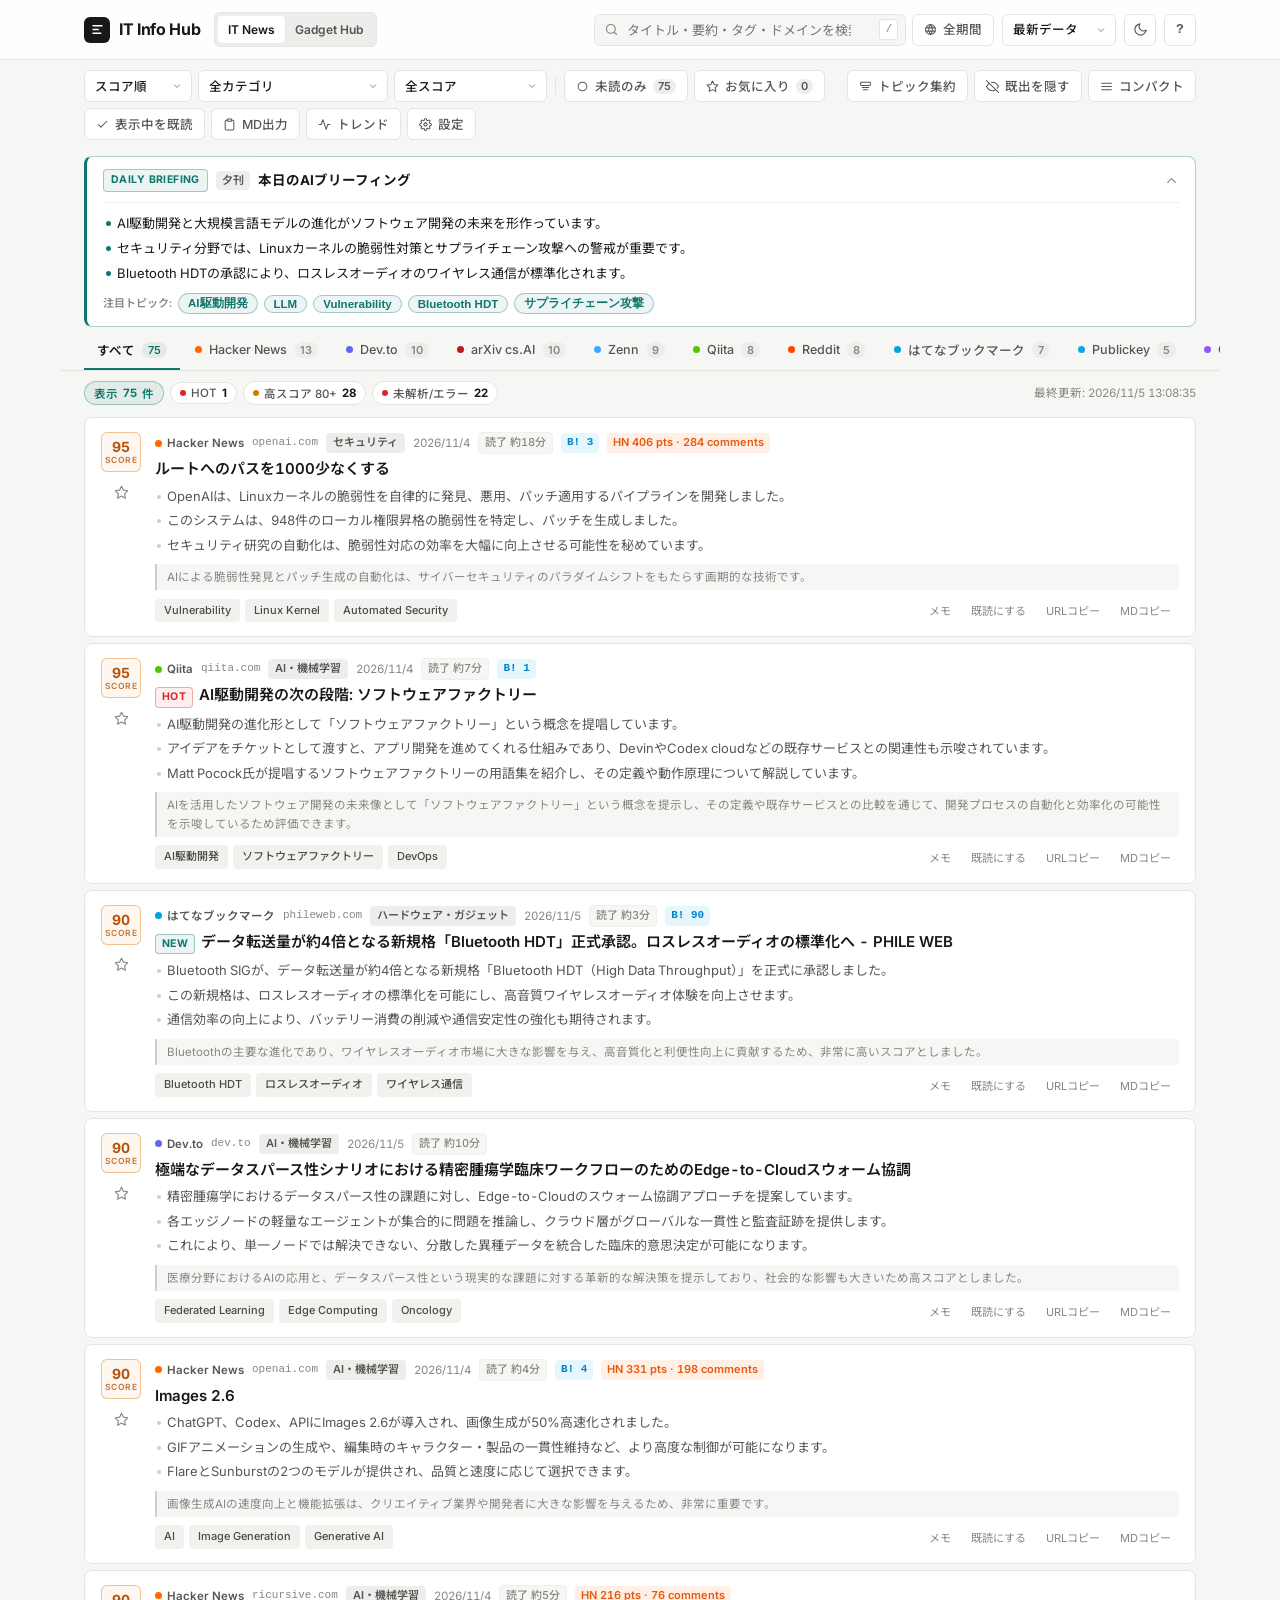
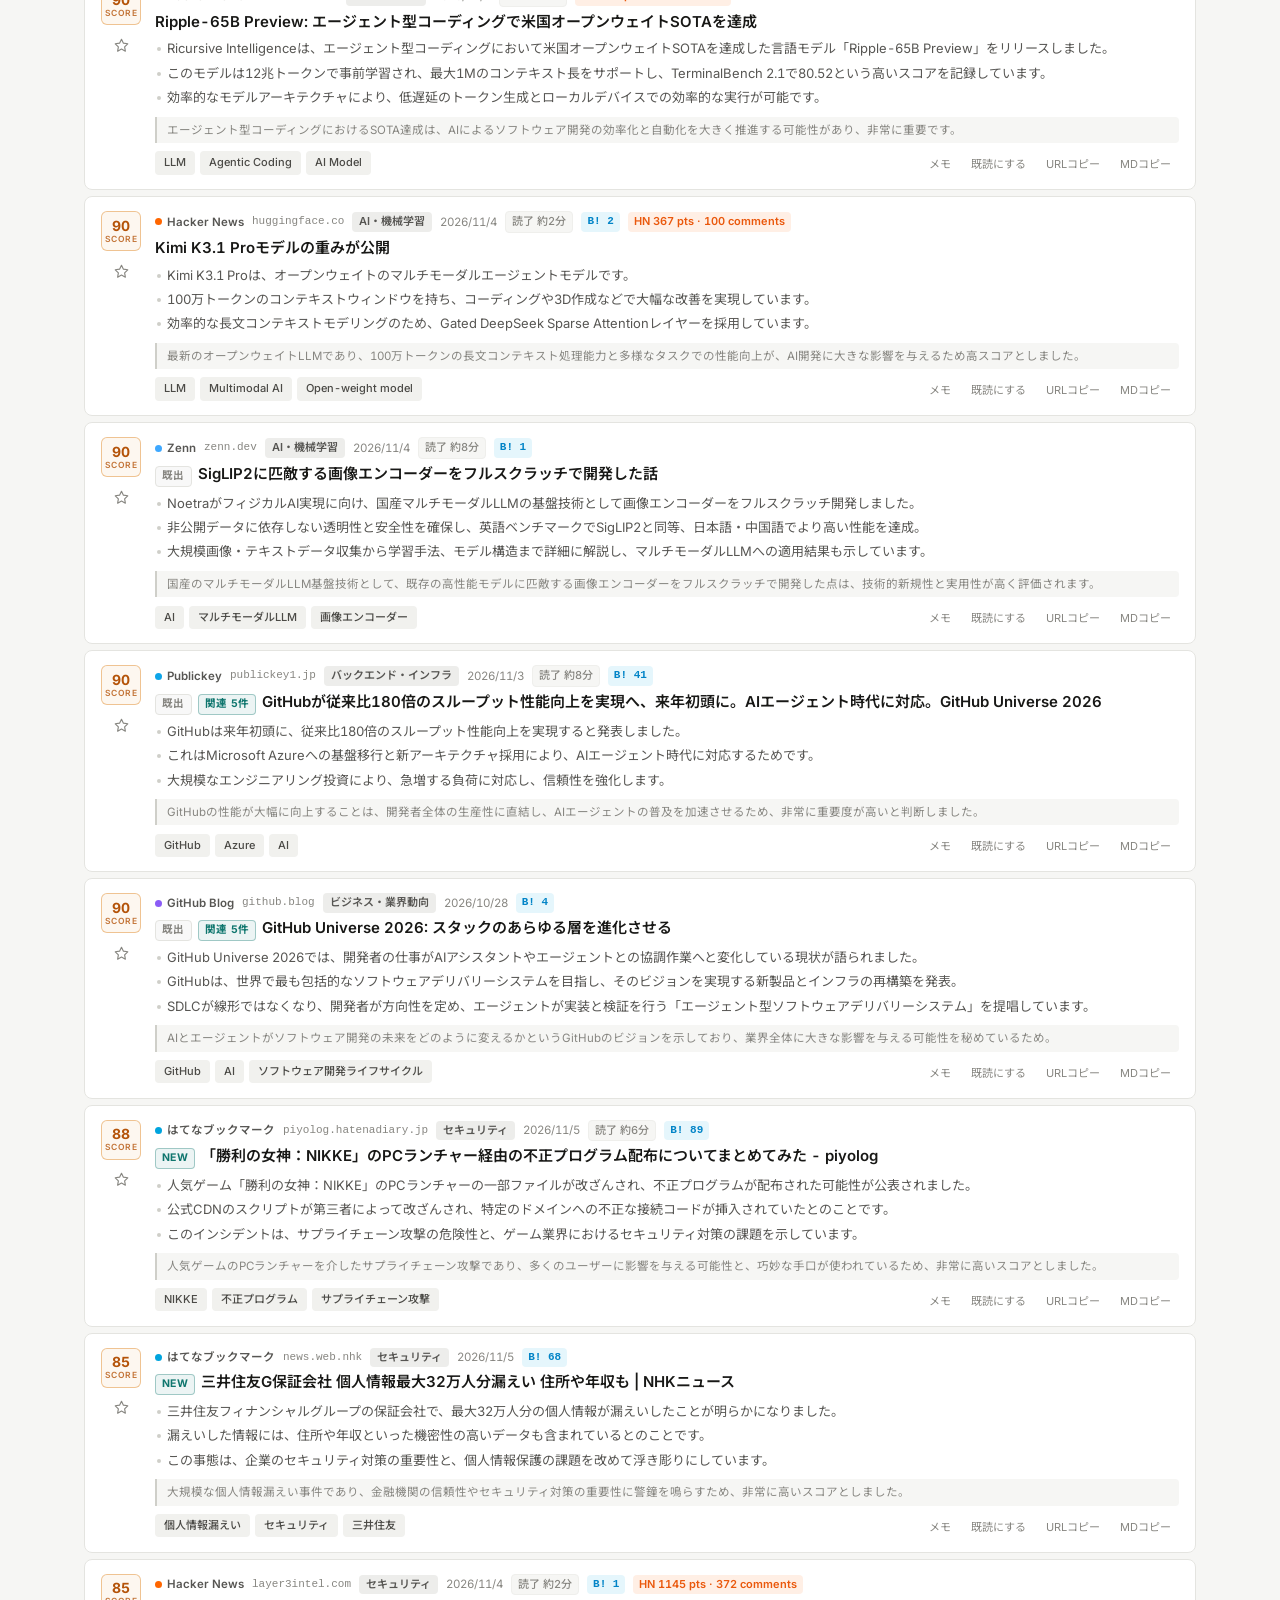
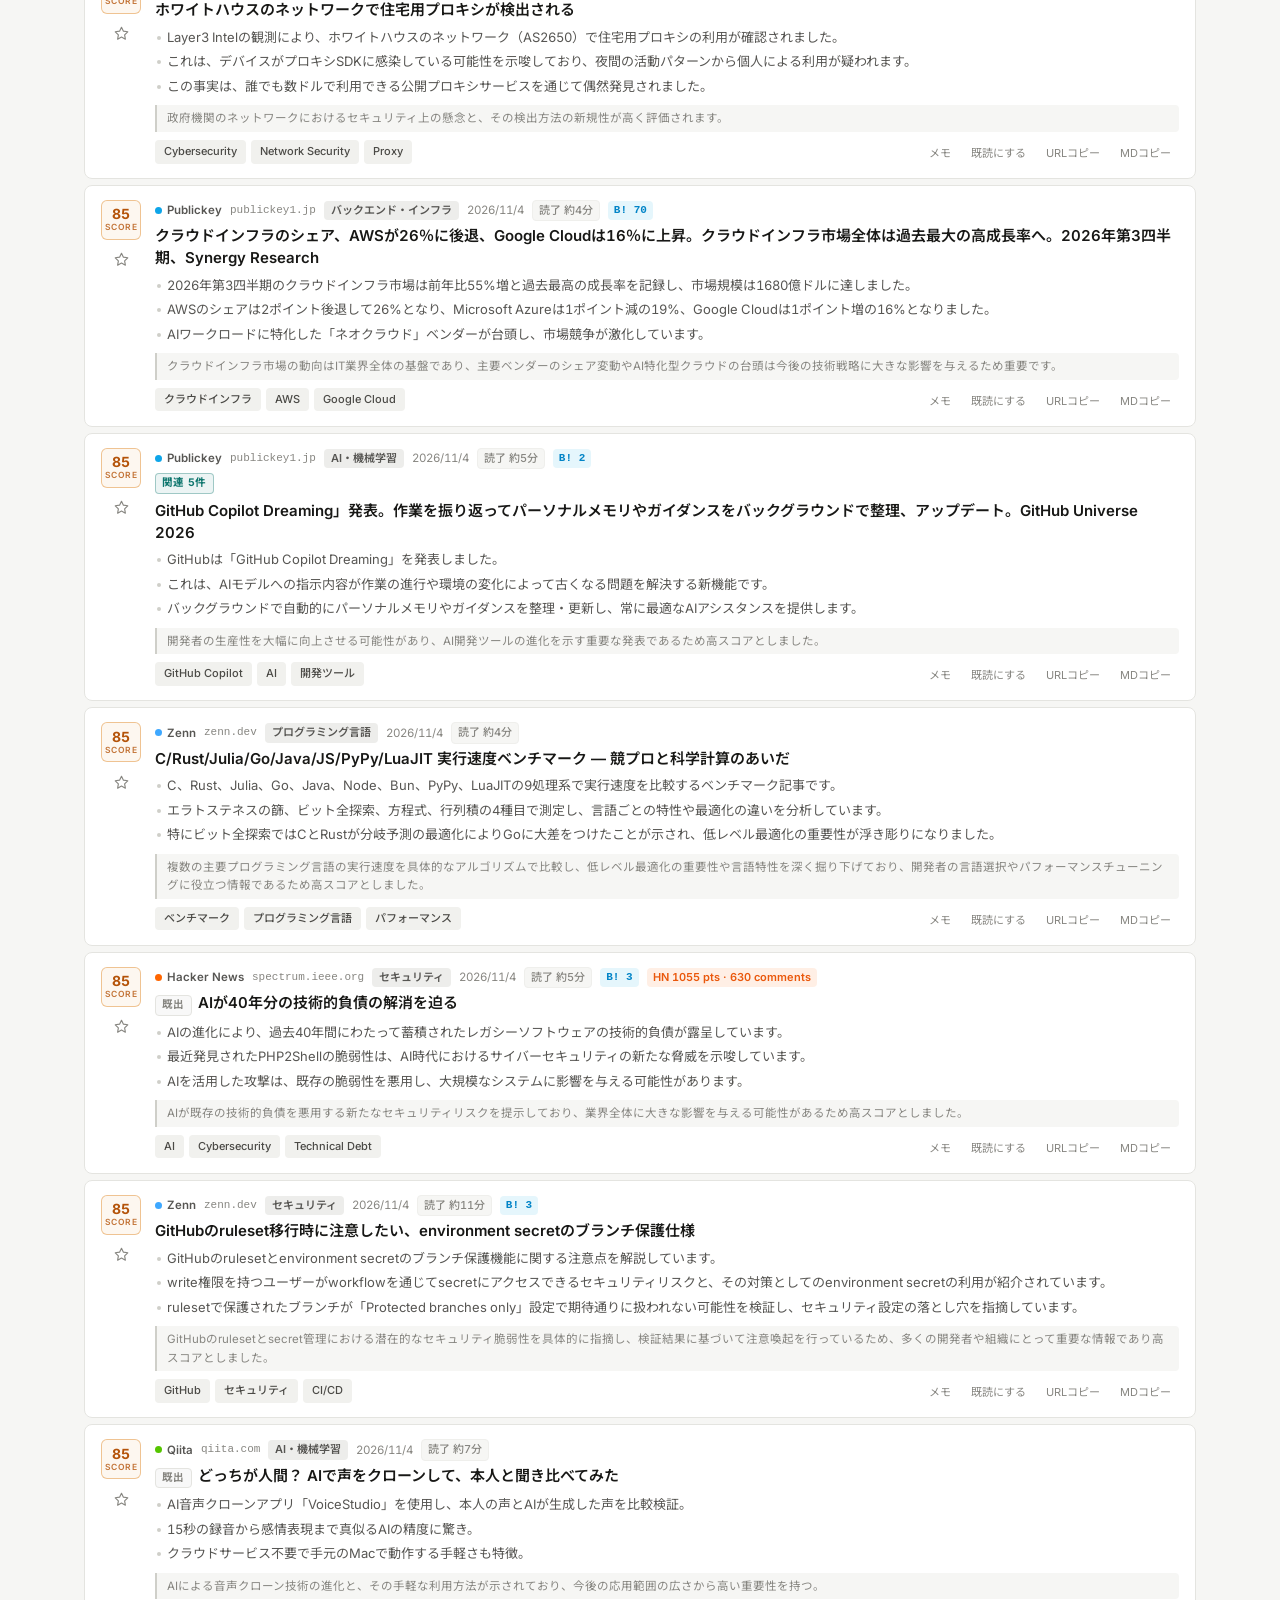
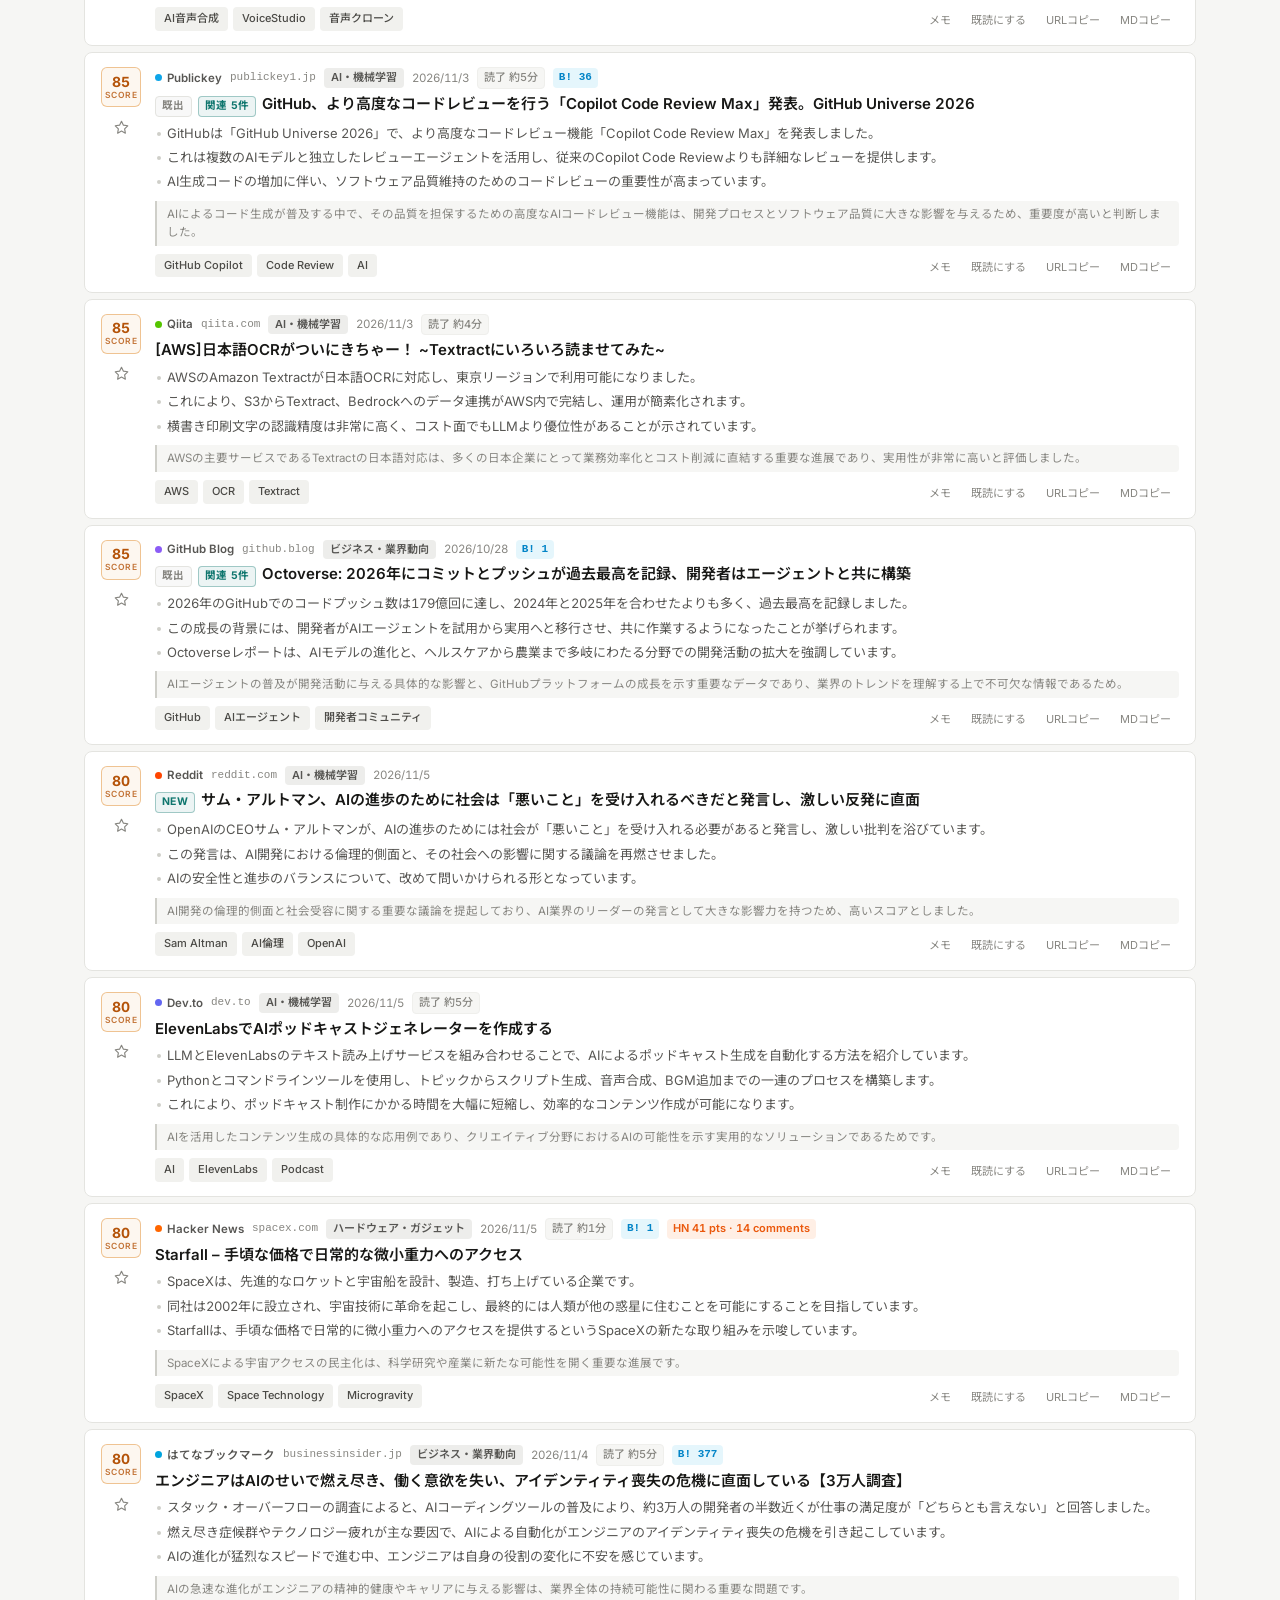
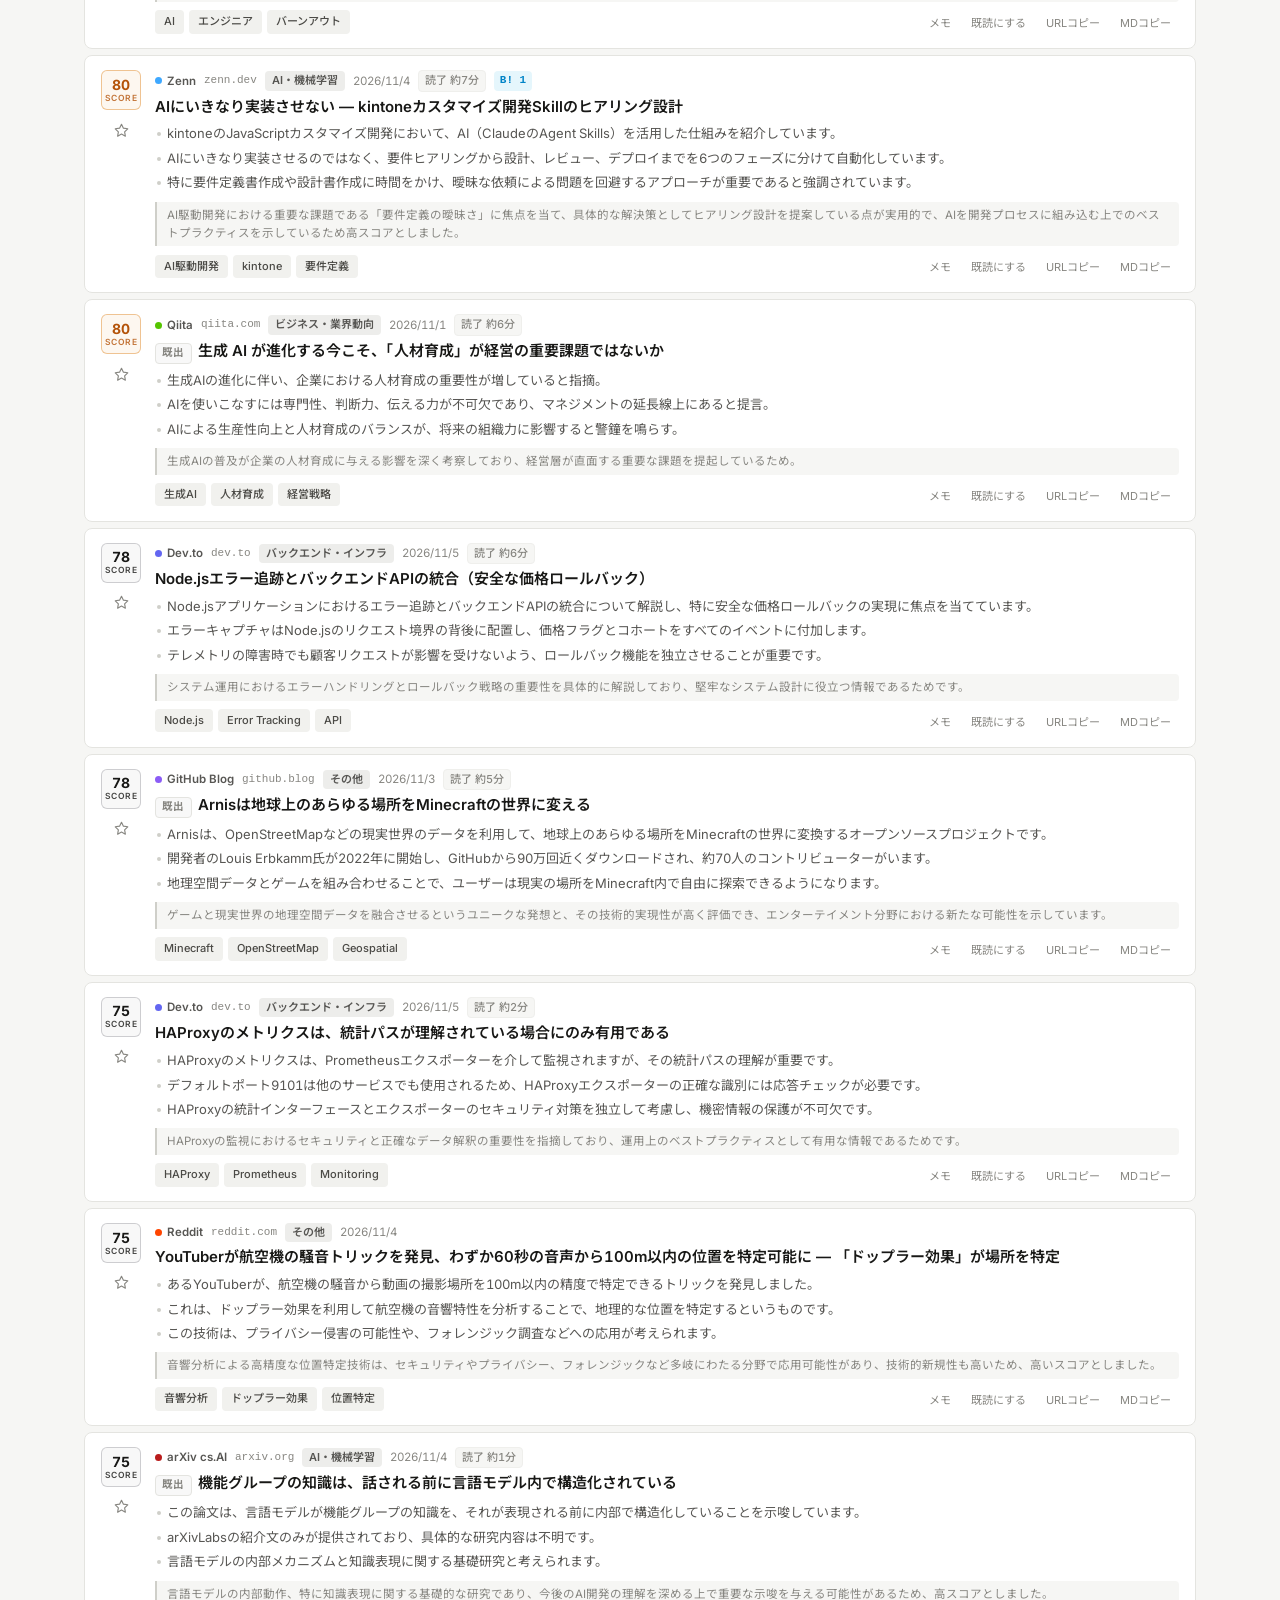
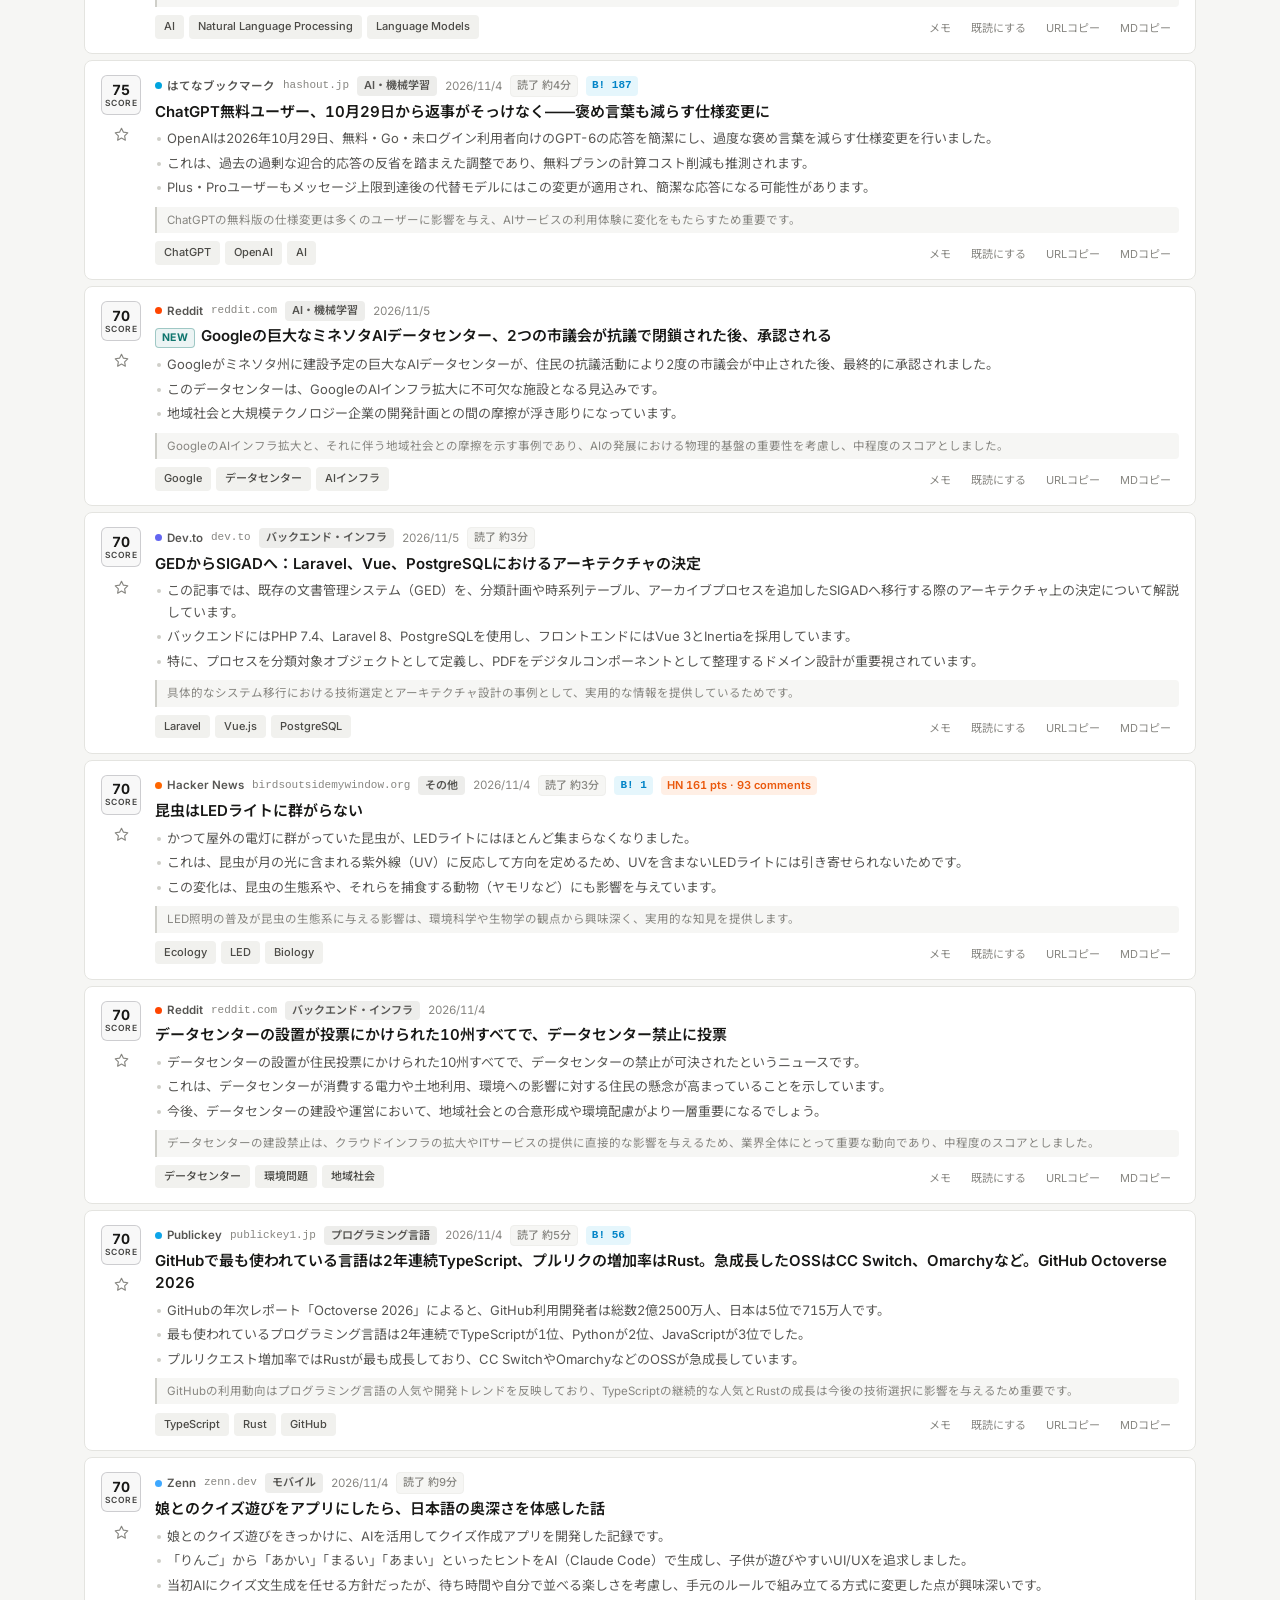
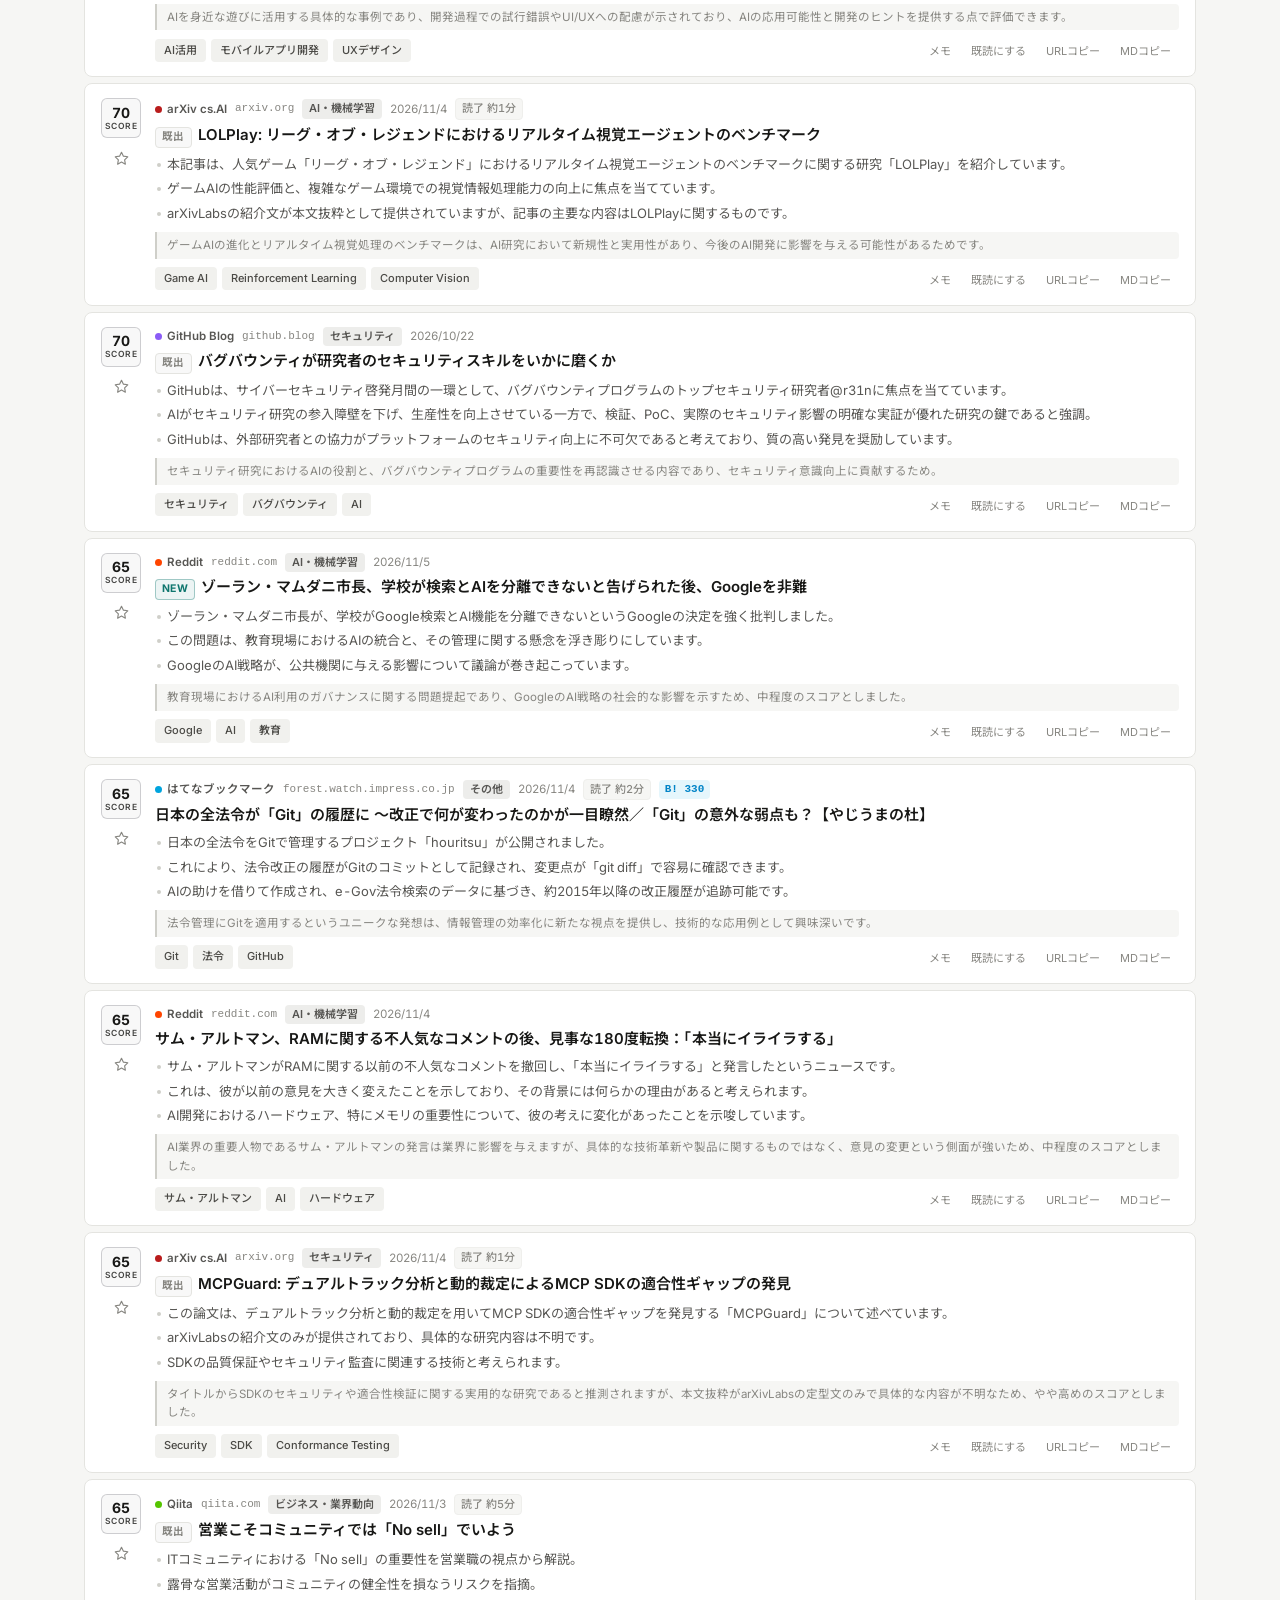
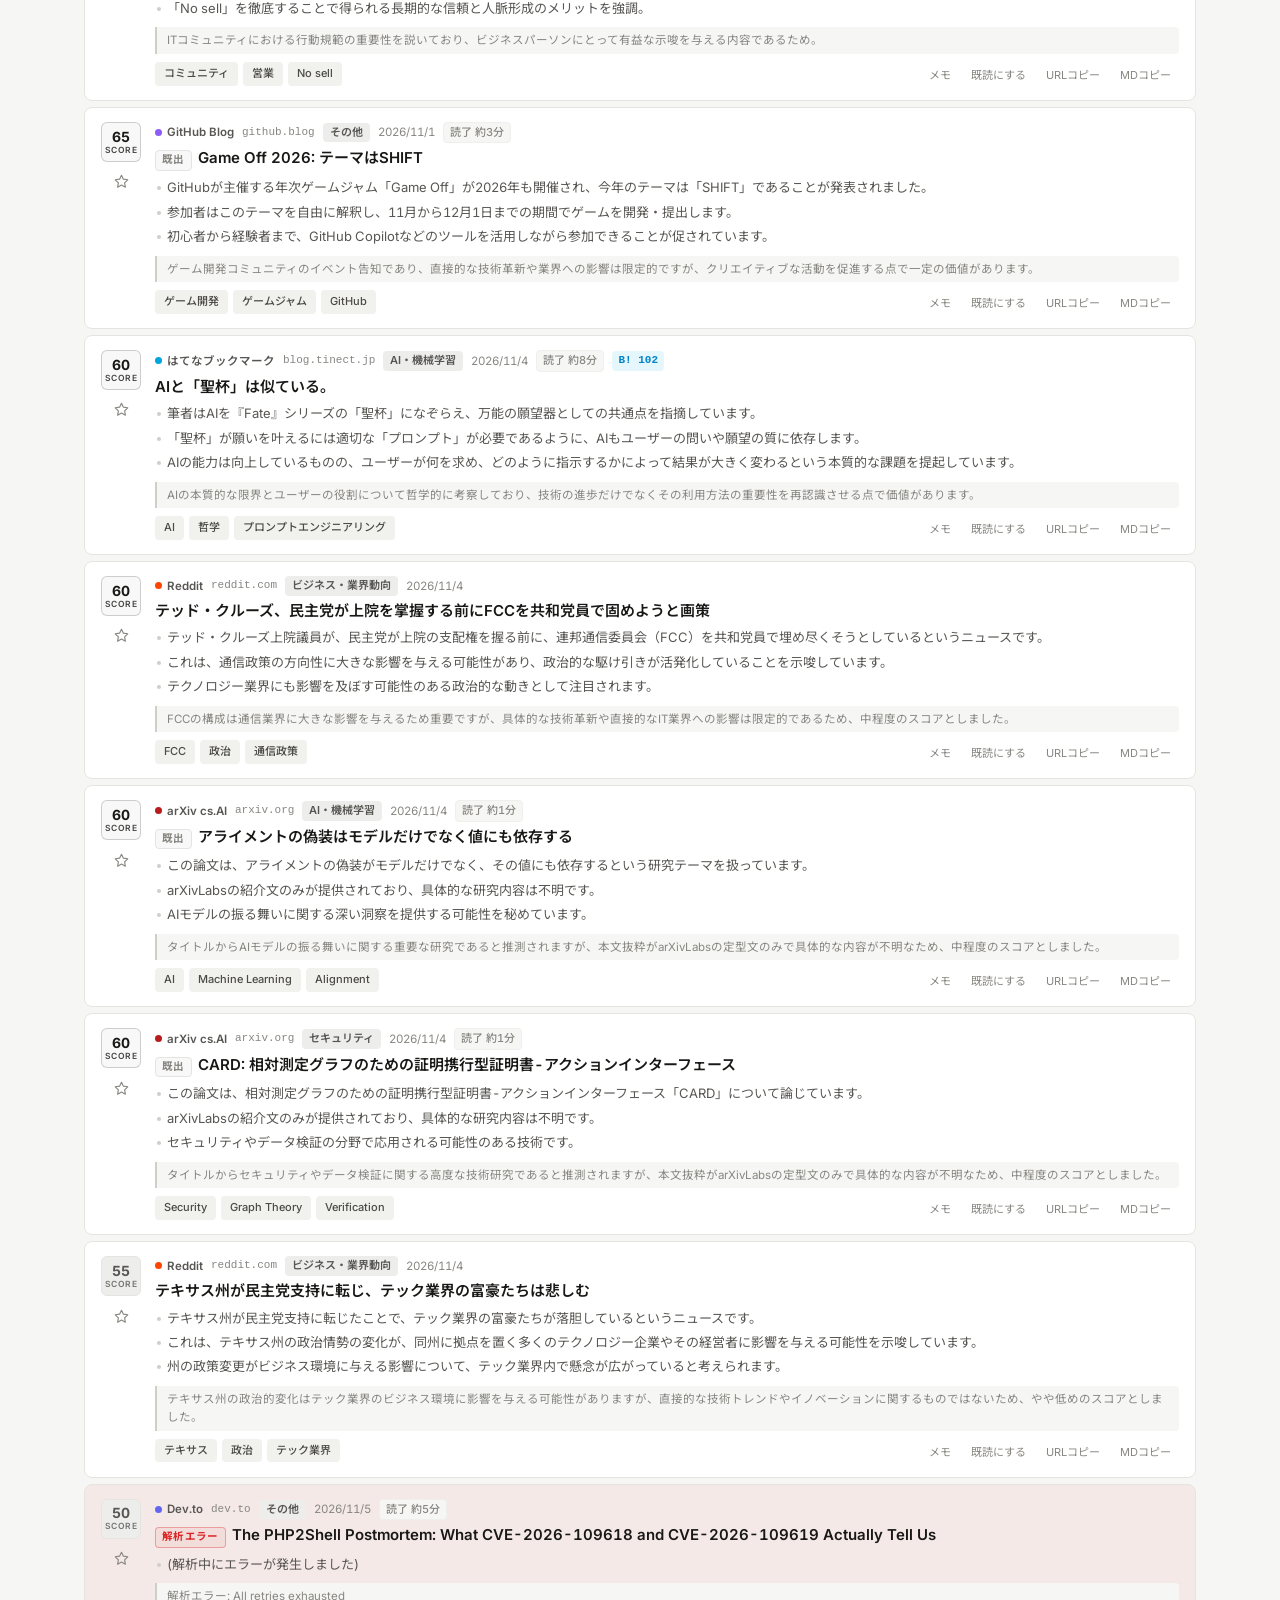
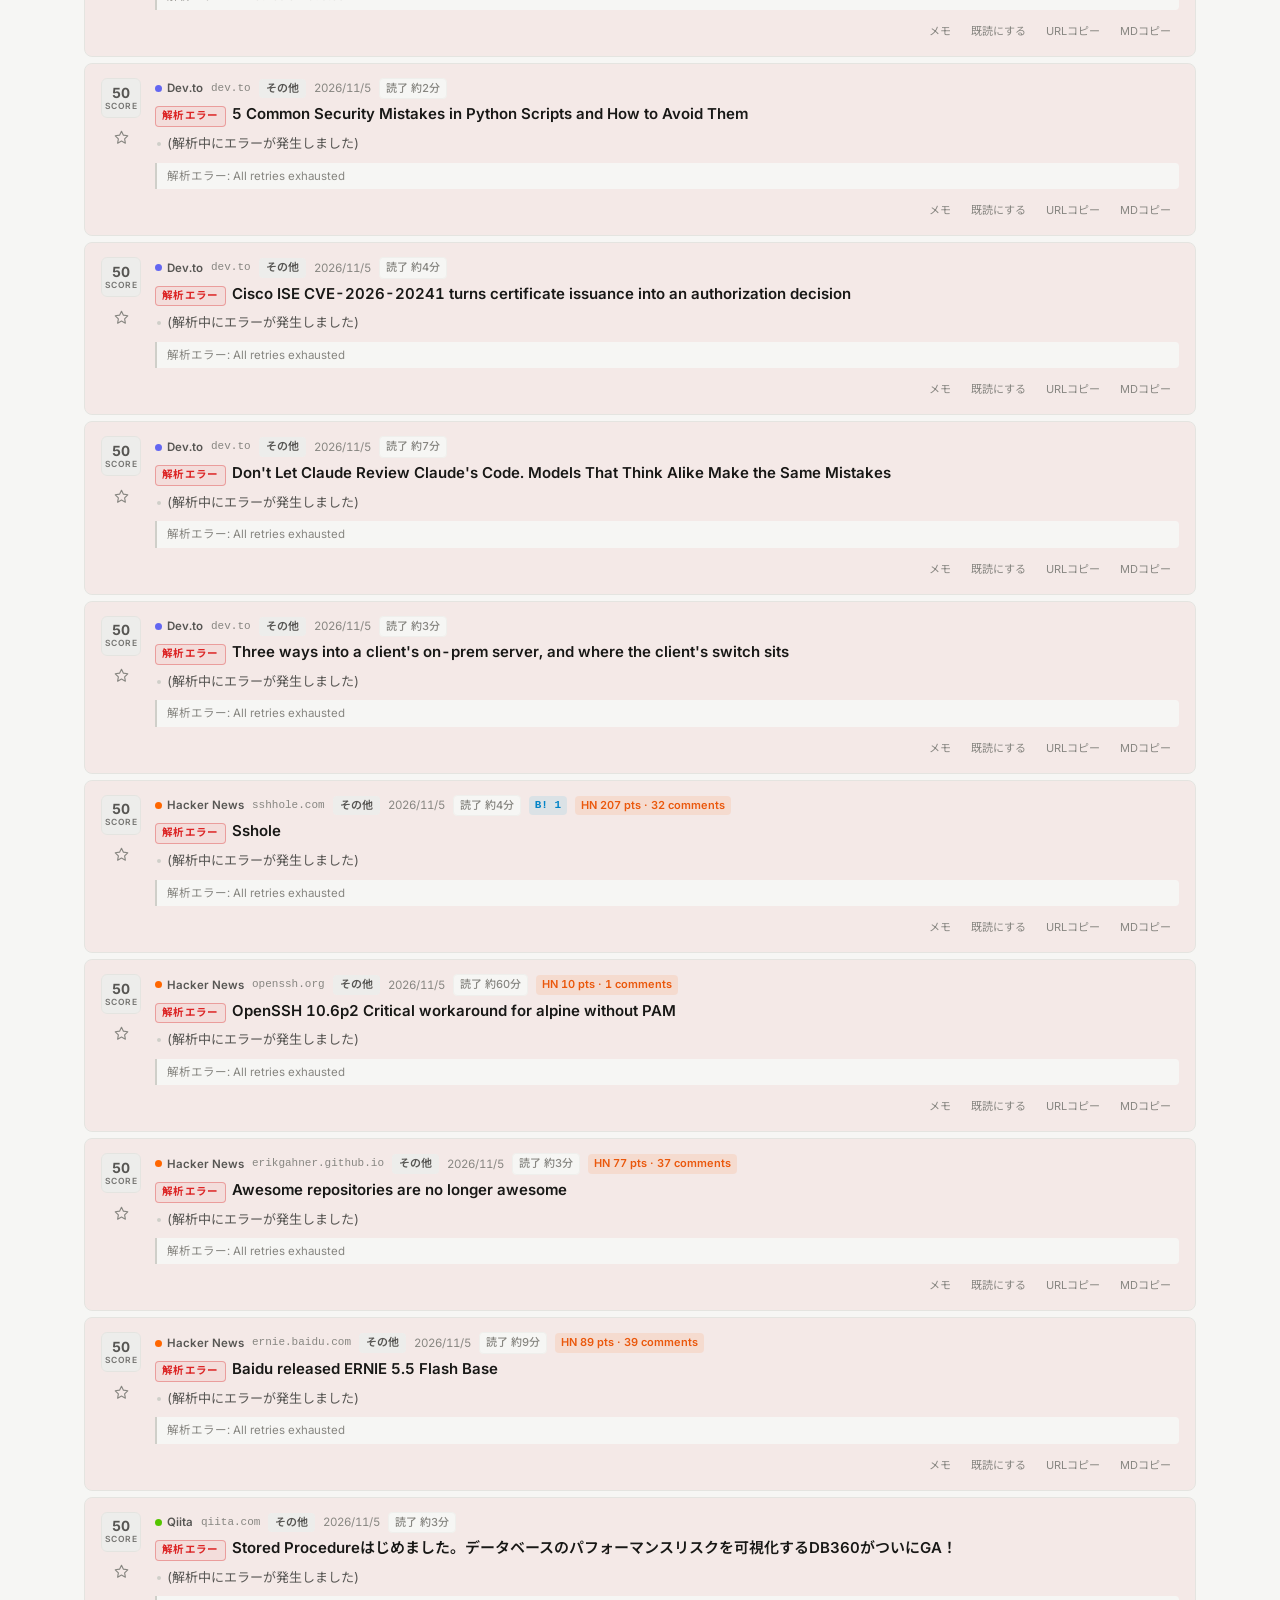
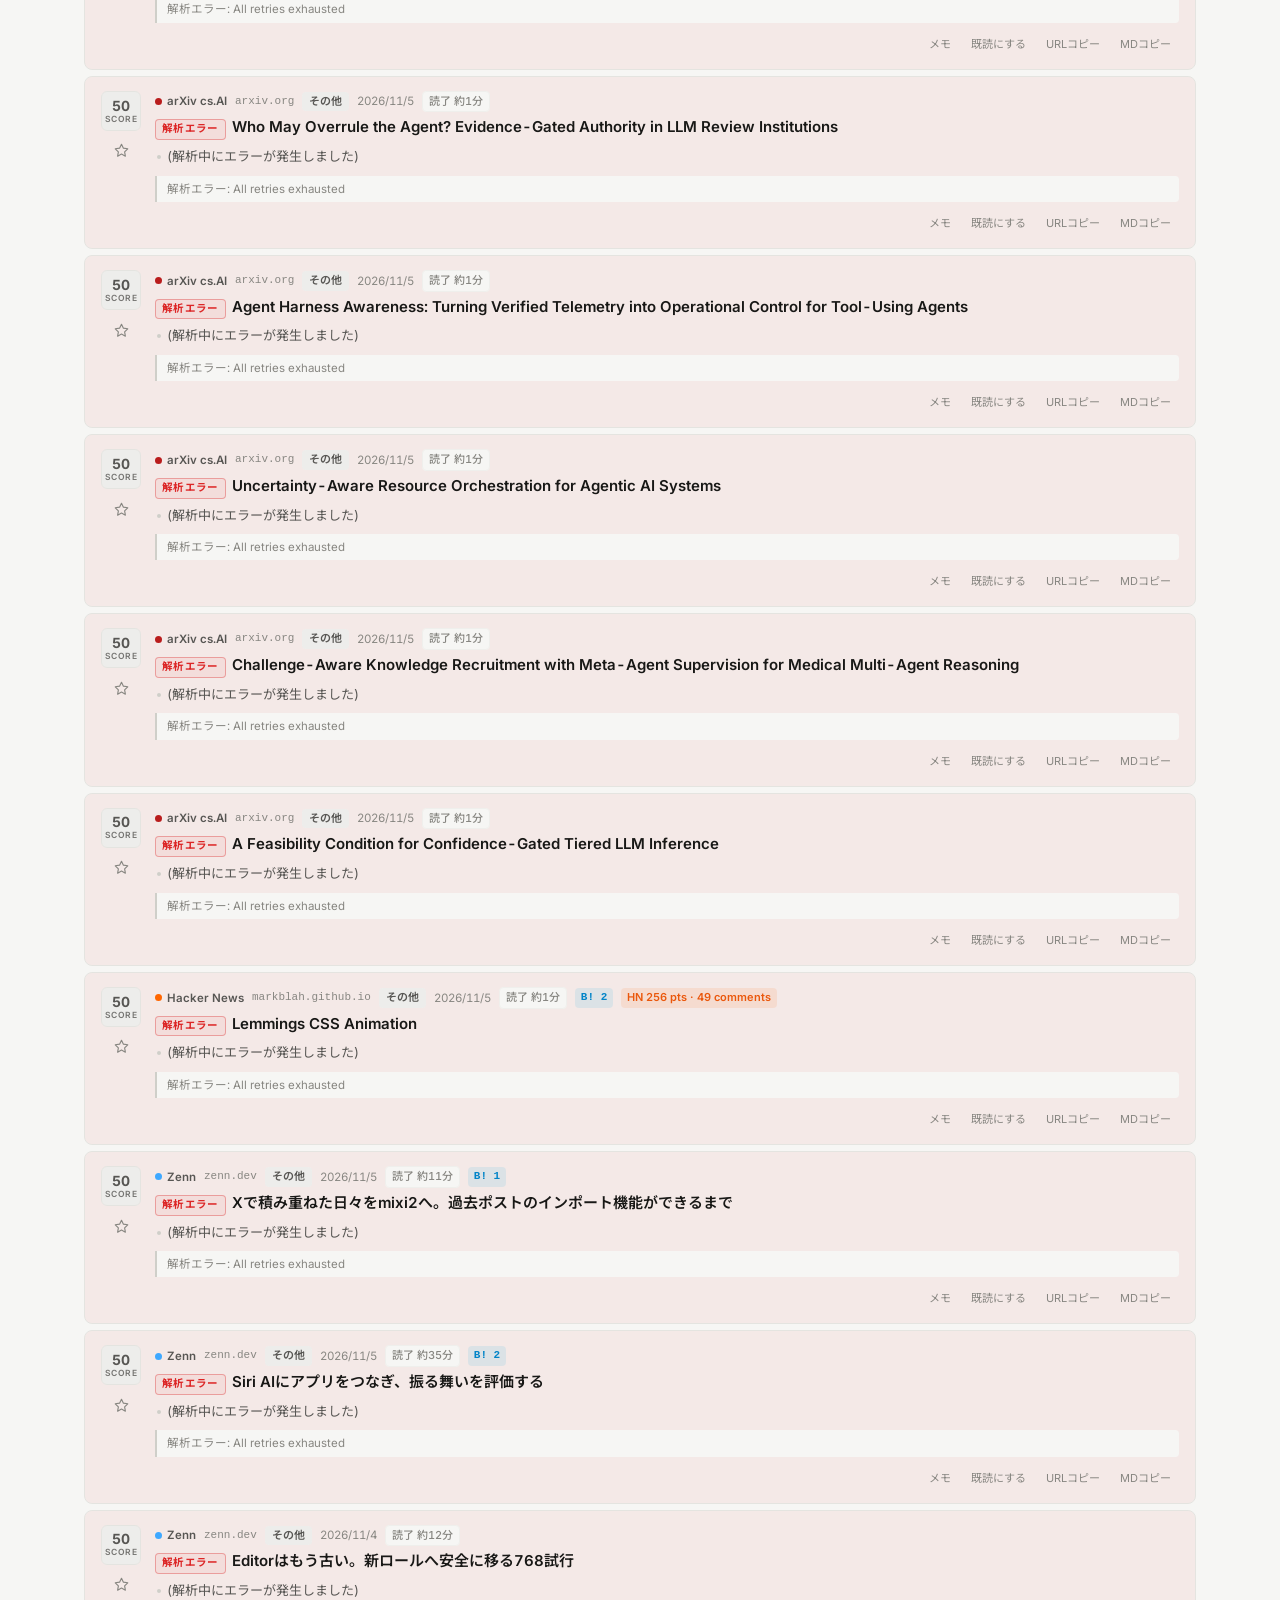
==== commit 7eeae91d: "feat: 実務示唆・GitHubリポジトリ抽出・カテゴリ別RSS・CI最適化・コードリファクタリングおよびカードUI刷新 - 実務示唆 (actionable_takeaway) および GitHu" ====
--- a/index.html
+++ b/index.html
@@ -8,7 +8,10 @@
   <link rel="manifest" href="manifest.json">
   <meta name="theme-color" content="#141413">
   <link rel="icon" href="data:image/svg+xml,%3Csvg xmlns='http://www.w3.org/2000/svg' viewBox='0 0 64 64' fill='none'%3E%3Crect width='64' height='64' rx='14' fill='%23141413'/%3E%3Crect x='14' y='14' width='14' height='14' rx='3' fill='%232eaadc'/%3E%3Crect x='34' y='14' width='16' height='6' rx='2' fill='%23f7f7f5'/%3E%3Crect x='34' y='24' width='10' height='4' rx='2' fill='%238e8e93'/%3E%3Crect x='14' y='34' width='36' height='6' rx='2' fill='%23f7f7f5' opacity='0.85'/%3E%3Crect x='14' y='44' width='26' height='6' rx='2' fill='%232eaadc' opacity='0.75'/%3E%3C/svg%3E">
-  <link rel="alternate" type="application/rss+xml" title="IT Info Hub RSS" href="feed.xml">
+  <link rel="alternate" type="application/rss+xml" title="IT Info Hub (総合)" href="feed.xml">
+  <link rel="alternate" type="application/rss+xml" title="IT Info Hub (AI・機械学習)" href="feed_ai.xml">
+  <link rel="alternate" type="application/rss+xml" title="IT Info Hub (セキュリティ)" href="feed_security.xml">
+  <link rel="alternate" type="application/rss+xml" title="IT Info Hub (Web &amp; インフラ)" href="feed_web.xml">
   <link rel="preconnect" href="https://fonts.googleapis.com">
   <link rel="preconnect" href="https://fonts.gstatic.com" crossorigin>
   <link href="https://fonts.googleapis.com/css2?family=Inter:wght@400;500;600;700&family=Noto+Sans+JP:wght@400;500;600;700&display=swap" rel="stylesheet">
@@ -896,18 +899,7 @@
       box-shadow: 0 0 0 2px var(--accent-subtle);
     }
 
-    /* Score-based accents */
-    .card.score-gold {
-      border-left: 3px solid var(--gold-badge);
-    }
-    .card.score-silver {
-      border-left: 3px solid var(--silver);
-    }
-    .card.is-hot {
-      border-left: 3px solid var(--hot-color);
-    }
     .card.has-error {
-      border-left: 3px solid var(--error-color);
       background: var(--error-bg);
     }
     .card.is-read {
@@ -1247,6 +1239,64 @@
     .briefing-tag:hover {
       background: var(--accent);
       color: #fff;
+    }
+
+    /* Actionable Takeaway (A-1) */
+    .card-takeaway-box {
+      display: flex;
+      align-items: baseline;
+      gap: 7px;
+      margin-bottom: 8px;
+      padding: 6px 10px;
+      background: var(--bg-secondary);
+      border-left: 2px solid var(--accent);
+      border-radius: 0 var(--radius-xs) var(--radius-xs) 0;
+      font-size: 12px;
+      color: var(--text-primary);
+      line-height: 1.55;
+    }
+    .card-takeaway-label {
+      font-family: var(--font-mono);
+      font-size: 10px;
+      font-weight: 700;
+      letter-spacing: 0.03em;
+      padding: 1px 5px;
+      border-radius: var(--radius-xs);
+      background: var(--accent);
+      color: #ffffff;
+      flex-shrink: 0;
+    }
+    .card-takeaway-text {
+      flex: 1;
+    }
+
+    /* GitHub Repo Link (A-2) */
+    .github-repo-chip {
+      display: inline-flex;
+      align-items: center;
+      gap: 4px;
+      font-family: var(--font-mono);
+      font-size: 11px;
+      padding: 1px 7px;
+      border-radius: var(--radius-xs);
+      border: 1px solid var(--border-color);
+      background: var(--bg-secondary);
+      color: var(--text-secondary);
+      text-decoration: none;
+      transition: all 0.15s ease;
+      line-height: 1.4;
+      vertical-align: middle;
+    }
+    .github-repo-chip:hover {
+      border-color: var(--text-primary);
+      color: var(--text-primary);
+      background: var(--card-hover-bg);
+    }
+    .github-repo-chip svg {
+      width: 12px;
+      height: 12px;
+      fill: currentColor;
+      flex-shrink: 0;
     }
 
     /* Inline Personal Memo (A-3) */
@@ -1861,7 +1911,10 @@
             <button type="button" class="btn" id="notifyBtn">新着高スコア通知</button>
             <button type="button" class="btn" id="exportBtn">設定を書き出し</button>
             <button type="button" class="btn" id="importBtn">設定を読み込み</button>
-            <a class="btn" href="feed.xml" target="_blank" rel="noopener">RSSフィード</a>
+            <a class="btn" href="feed.xml" target="_blank" rel="noopener">RSS (総合)</a>
+            <a class="btn" href="feed_ai.xml" target="_blank" rel="noopener">RSS (AI)</a>
+            <a class="btn" href="feed_security.xml" target="_blank" rel="noopener">RSS (セキュリティ)</a>
+            <a class="btn" href="feed_web.xml" target="_blank" rel="noopener">RSS (Web/インフラ)</a>
           </div>
           <div class="panel-note">
             お気に入り・キーワード・ミュート設定・既読履歴をコードとしてコピー、または別ブラウザからインポートして統合できます。
@@ -2036,9 +2089,12 @@
 
   <!-- Footer -->
   <footer class="footer">
-    IT Info Hub — Powered by Gemini 2.5 Flash &amp; GitHub Actions ·
+    IT Info Hub — Powered by Gemini &amp; GitHub Actions ·
     <a href="gadget.html">Gadget Hub</a> ·
-    <a href="feed.xml">RSS Feed</a>
+    <a href="feed.xml">RSS (総合)</a> ·
+    <a href="feed_ai.xml">AI</a> ·
+    <a href="feed_security.xml">セキュリティ</a> ·
+    <a href="feed_web.xml">Web/インフラ</a>
   </footer>
 
   <script>
@@ -2295,6 +2351,8 @@
         const haystack = [
           art.title || '',
           art.summary || '',
+          art.actionable_takeaway || '',
+          art.github_repo || '',
           (art.tags || []).join(' '),
           extractDomain(art.url),
           art.source || '',
@@ -2316,9 +2374,11 @@
           .filter(Boolean)
           .map((l) => `  - ${l}`)
           .join('\n');
+        const takeawayLine = art.actionable_takeaway ? `\n  - 実務示唆: ${art.actionable_takeaway.replace(/\r?\n/g, ' ')}` : '';
+        const ghLine = art.github_repo ? `\n  - GitHub: https://github.com/${art.github_repo}` : '';
         const memo = getMemo(art.url);
         const memoLine = memo ? `\n  - Memo: ${memo.replace(/\r?\n/g, ' ')}` : '';
-        return `- **[${title}](${url})** (${src}${cat} / Score: ${score})${tags}${summaryLines ? '\n' + summaryLines : ''}${memoLine}`;
+        return `- **[${title}](${url})** (${src}${cat} / Score: ${score})${tags}${summaryLines ? '\n' + summaryLines : ''}${takeawayLine}${ghLine}${memoLine}`;
       }
 
       function exportVisibleToMarkdown() {
@@ -2639,24 +2699,15 @@
         renderArticles();
       }
 
-      // ── Render ──
-      function renderArticles() {
-        const dataset = currentDataset();
+      // ── Render Helpers ──
+      function applyFilters(dataset) {
         let filtered = dataset;
-
-        // Calculate muted count before applying mute filter
-        const mutedCount = mutedTerms.length ? dataset.filter((a) => isMuted(a)).length : 0;
-        $('#statMuted').textContent = mutedCount;
-        $('#statPillMuted').style.display = mutedCount > 0 ? '' : 'none';
-        $('#statPillMuted').classList.toggle('active', showMutedActive);
-
         if (mutedTerms.length && !showMutedActive) {
           filtered = filtered.filter((a) => !isMuted(a));
         }
         if (hidePrevSeen) {
           filtered = filtered.filter((a) => !a.is_prev_seen);
         }
-
         if (currentSourceFilter) {
           filtered = filtered.filter((a) => a.source === currentSourceFilter);
         }
@@ -2679,6 +2730,8 @@
             const haystack = [
               a.title || '',
               a.summary || '',
+              a.actionable_takeaway || '',
+              a.github_repo || '',
               (a.tags || []).join(' '),
               a.category || '',
               a.source || '',
@@ -2705,36 +2758,39 @@
         if (keywordFilterActive) {
           filtered = filtered.filter((a) => matchesKeywords(a));
         }
-
-        const affinityProfile = currentSort === 'foryou' ? buildAffinityProfile() : null;
-        filtered = sortArticles(filtered, affinityProfile);
-
-        // Topic Thread Collapsing (B-3)
+        return filtered;
+      }
+
+      function collapseThreads(filtered) {
         const threadChildrenMap = new Map();
-        if (topicCollapse && currentGroupFilter === null) {
-          const collapsedList = [];
-          const groupRepMap = new Map();
-          filtered.forEach((art) => {
-            const gid = art.topic_group;
-            if (gid != null && (art.topic_size || 0) > 1) {
-              if (!groupRepMap.has(gid)) {
-                groupRepMap.set(gid, art);
-                threadChildrenMap.set(gid, []);
-                collapsedList.push(art);
-              } else {
-                threadChildrenMap.get(gid).push(art);
-              }
+        if (!topicCollapse || currentGroupFilter !== null) {
+          return { list: filtered, threadChildrenMap };
+        }
+        const collapsedList = [];
+        const groupRepMap = new Map();
+        filtered.forEach((art) => {
+          const gid = art.topic_group;
+          if (gid != null && (art.topic_size || 0) > 1) {
+            if (!groupRepMap.has(gid)) {
+              groupRepMap.set(gid, art);
+              threadChildrenMap.set(gid, []);
+              collapsedList.push(art);
             } else {
-              collapsedList.push(art);
+              threadChildrenMap.get(gid).push(art);
             }
-          });
-          filtered = collapsedList;
-        }
-
-        lastRendered = filtered;
-        focusedCardIdx = -1;
-
-        // Update stats & interactive pills
+          } else {
+            collapsedList.push(art);
+          }
+        });
+        return { list: collapsedList, threadChildrenMap };
+      }
+
+      function updateStatsPills(dataset, filtered) {
+        const mutedCount = mutedTerms.length ? dataset.filter((a) => isMuted(a)).length : 0;
+        $('#statMuted').textContent = mutedCount;
+        $('#statPillMuted').style.display = mutedCount > 0 ? '' : 'none';
+        $('#statPillMuted').classList.toggle('active', showMutedActive);
+
         $('#statTotal').textContent = filtered.length;
         $('#statHot').textContent = filtered.filter((a) => a.is_hot).length;
         $('#statHighScore').textContent = filtered.filter((a) => (a.score || 0) >= 80).length;
@@ -2748,192 +2804,208 @@
         $('#statPillErrors').classList.toggle('active', errorFilterActive);
         resetAllFiltersBtn.classList.toggle('visible', hasAnyActiveFilter());
         updateFilterBadges();
-
-        if (filtered.length === 0) {
-          cardList.innerHTML = `
-            <div class="state-msg">
-              <div class="state-icon">
-                <svg viewBox="0 0 24 24"><circle cx="11" cy="11" r="7"/><path d="M20 20l-3.5-3.5"/></svg>
+      }
+
+      function renderEmptyState() {
+        cardList.innerHTML = `
+          <div class="state-msg">
+            <div class="state-icon">
+              <svg viewBox="0 0 24 24"><circle cx="11" cy="11" r="7"/><path d="M20 20l-3.5-3.5"/></svg>
+            </div>
+            <div class="title">該当する記事がありません</div>
+            <div class="desc">検索キーワードや絞り込み条件を変更してみてください</div>
+          </div>`;
+      }
+
+      function renderCard(art, i, hlTerms, threadChildrenMap, affinityProfile) {
+        const score = art.score || 0;
+        const scoreClass = score >= 80 ? 'high' : score >= 60 ? 'mid' : '';
+        const cardClass = score >= 80 ? 'score-gold' : score >= 60 ? 'score-silver' : '';
+        const hotClass = art.is_hot ? ' is-hot' : '';
+        const status = analysisStatus(art);
+        const errorClass = status === 'error' ? ' has-error' : '';
+        const isRead = readUrls.has(art.url);
+        const readClass = isRead ? ' is-read' : '';
+        const matchedKw = getMatchedKeyword(art);
+        const kwClass = matchedKw ? ' keyword-match' : '';
+        const fav = isFavorited(art.url);
+        const favClass = fav ? ' favorited' : '';
+        const srcColor = SOURCE_COLORS[art.source] || '#878681';
+        const domain = extractDomain(art.url);
+        const isNewRun = Boolean(art.new_at && latestGeneratedAt && art.new_at === latestGeneratedAt);
+
+        const cardHlTerms = matchedKw ? [...new Set([...hlTerms, matchedKw])] : hlTerms;
+        const titleHtml = highlightEscapedText(esc(art.title || 'No Title'), cardHlTerms);
+
+        const summaryLines = String(art.summary || '')
+          .replace(/\\n/g, '\n')
+          .split('\n')
+          .map((l) => l.trim())
+          .filter(Boolean);
+        const summaryHtml = summaryLines
+          .map((line) => `<div class="summary-line">${highlightEscapedText(esc(line), cardHlTerms)}</div>`)
+          .join('');
+
+        const tagsHtml = (art.tags || [])
+          .map((t, ti) => {
+            const isAct = t === currentTagFilter ? ' active' : '';
+            return `<span class="tag${isAct}" data-idx="${i}" data-tag-idx="${ti}">${esc(t)}</span>`;
+          })
+          .join('');
+
+        const reasonHtml = art.score_reason
+          ? `<div class="score-reason-box">${esc(art.score_reason)}</div>`
+          : '';
+
+        const children = (art.topic_group != null && threadChildrenMap.get(art.topic_group)) || [];
+        const groupBadge = (art.topic_size || 0) > 1
+          ? `<span class="badge badge-group" data-idx="${i}" title="同じ話題の記事を絞り込む">関連 ${art.topic_size}件</span>`
+          : '';
+
+        const threadHtml = children.length > 0
+          ? `<div class="topic-thread-box">
+              <div class="topic-thread-head" data-thread-toggle="1">
+                <span>同一トピックの関連記事 (${children.length}件) を表示</span>
+                <span>▼</span>
               </div>
-              <div class="title">該当する記事がありません</div>
-              <div class="desc">検索キーワードや絞り込み条件を変更してみてください</div>
-            </div>`;
-          return;
-        }
-
-        const hlTerms = [...include];
-
-        cardList.innerHTML = filtered.map((art, i) => {
-          const score = art.score || 0;
-          const scoreClass = score >= 80 ? 'high' : score >= 60 ? 'mid' : '';
-          const cardClass = score >= 80 ? 'score-gold' : score >= 60 ? 'score-silver' : '';
-          const hotClass = art.is_hot ? ' is-hot' : '';
-          const status = analysisStatus(art);
-          const errorClass = status === 'error' ? ' has-error' : '';
-          const isRead = readUrls.has(art.url);
-          const readClass = isRead ? ' is-read' : '';
-          const matchedKw = getMatchedKeyword(art);
-          const kwClass = matchedKw ? ' keyword-match' : '';
-          const fav = isFavorited(art.url);
-          const favClass = fav ? ' favorited' : '';
-          const srcColor = SOURCE_COLORS[art.source] || '#878681';
-          const domain = extractDomain(art.url);
-          const isNewRun = Boolean(art.new_at && latestGeneratedAt && art.new_at === latestGeneratedAt);
-
-          const cardHlTerms = matchedKw ? [...new Set([...hlTerms, matchedKw])] : hlTerms;
-          const titleHtml = highlightEscapedText(esc(art.title || 'No Title'), cardHlTerms);
-
-          const summaryLines = String(art.summary || '')
-            .replace(/\\n/g, '\n')
-            .split('\n')
-            .map((l) => l.trim())
-            .filter(Boolean);
-          const summaryHtml = summaryLines
-            .map((line) => `<div class="summary-line">${highlightEscapedText(esc(line), cardHlTerms)}</div>`)
-            .join('');
-
-          const tagsHtml = (art.tags || [])
-            .map((t, ti) => {
-              const isAct = t === currentTagFilter ? ' active' : '';
-              return `<span class="tag${isAct}" data-idx="${i}" data-tag-idx="${ti}">${esc(t)}</span>`;
-            })
-            .join('');
-
-          const reasonHtml = art.score_reason
-            ? `<div class="score-reason-box">${esc(art.score_reason)}</div>`
-            : '';
-
-          const children = (art.topic_group != null && threadChildrenMap.get(art.topic_group)) || [];
-          const groupBadge = (art.topic_size || 0) > 1
-            ? `<span class="badge badge-group" data-idx="${i}" title="同じ話題の記事を絞り込む">関連 ${art.topic_size}件</span>`
-            : '';
-
-          const threadHtml = children.length > 0
-            ? `<div class="topic-thread-box">
-                <div class="topic-thread-head" data-thread-toggle="1">
-                  <span>同一トピックの関連記事 (${children.length}件) を表示</span>
-                  <span>▼</span>
-                </div>
-                <div class="topic-thread-list">
-                  ${children.map((c) => `
-                    <div class="topic-thread-item">
-                      <span class="thread-score">[${c.score || 0}]</span>
-                      <span class="thread-source">${esc(c.source || '')}</span>
-                      <a href="${esc(safeUrl(c.url))}" target="_blank" rel="noopener noreferrer" data-url="${esc(c.url || '')}" class="thread-link">${esc(c.title || '')}</a>
-                    </div>
-                  `).join('')}
-                </div>
-              </div>`
-            : '';
-
-          const pubTs = publishedTime(art);
-          const dateLabel = pubTs
-            ? `<span>${new Date(pubTs).toLocaleDateString('ja-JP')}</span>`
-            : '';
-
-          const hnBadge = art.hn_score != null
-            ? `<span class="hn-badge" title="Hacker News スコア / コメント数">HN ${Number(art.hn_score)} pts${art.hn_comments != null ? ` · ${Number(art.hn_comments)} comments` : ''}</span>`
-            : '';
-
-          const hatenaBadge = (art.hatena_count || 0) > 0
-            ? `<span class="hatena-badge" title="はてなブックマーク数">B! ${Number(art.hatena_count)}</span>`
-            : '';
-
-          const readingBadge = (art.reading_min || 0) > 0
-            ? `<span class="reading-badge" title="本文文字数から算出した推定読了時間">読了 約${Number(art.reading_min)}分</span>`
-            : '';
-
-          const affinityBonus = affinityProfile ? calcAffinityBonus(art, affinityProfile) : 0;
-          const forYouBadge = (currentSort === 'foryou' && affinityBonus >= 6)
-            ? `<span class="badge badge-foryou" title="あなたの閲覧・お気に入り傾向から +${affinityBonus}pt 加点">FOR YOU</span>`
-            : '';
-
-          const memoText = getMemo(art.url);
-          const isEditingMemo = Boolean(editingMemoUrl && art.url && editingMemoUrl === art.url);
-          const memoBoxHtml = memoText && !isEditingMemo
-            ? `<div class="card-memo-box">
-                <div><span class="card-memo-label">MEMO</span>${highlightEscapedText(esc(memoText), cardHlTerms)}</div>
-              </div>`
-            : '';
-          const memoEditorHtml = `
-            <div class="card-memo-editor${isEditingMemo ? ' visible' : ''}" data-memo-editor="${i}">
-              <input type="text" class="card-memo-input" data-memo-input="${i}" maxlength="300" placeholder="この記事への一言メモ（検索・MD出力にも反映）" value="${esc(memoText)}">
-              <button type="button" class="btn save-memo-btn" data-idx="${i}">保存</button>
-              ${memoText ? `<button type="button" class="btn delete-memo-btn" data-idx="${i}">削除</button>` : ''}
-              <button type="button" class="btn cancel-memo-btn" data-idx="${i}">閉じる</button>
-            </div>`;
-
-          const categoryBadge = art.category
-            ? `<span class="category-badge">${esc(art.category)}</span>` : '';
-          const delay = Math.min(i, 12) * 0.025;
-
-          return `
-            <article class="card ${cardClass}${hotClass}${errorClass}${readClass}${kwClass}" data-card-idx="${i}" style="animation-delay: ${delay}s">
-              <div class="card-rail">
-                <div class="score-badge ${scoreClass}" title="AI重要度スコア">
-                  <span>${score}</span>
-                  <small>SCORE</small>
-                </div>
-                <button type="button" class="card-fav${favClass}" data-idx="${i}" title="お気に入り (f)" aria-label="お気に入り">
-                  <svg class="icon-svg" viewBox="0 0 24 24">
-                    <polygon points="12 2 15.09 8.26 22 9.27 17 14.14 18.18 21.02 12 17.77 5.82 21.02 7 14.14 2 9.27 8.91 8.26 12 2"/>
-                  </svg>
-                </button>
+              <div class="topic-thread-list">
+                ${children.map((c) => `
+                  <div class="topic-thread-item">
+                    <span class="thread-score">[${c.score || 0}]</span>
+                    <span class="thread-source">${esc(c.source || '')}</span>
+                    <a href="${esc(safeUrl(c.url))}" target="_blank" rel="noopener noreferrer" data-url="${esc(c.url || '')}" class="thread-link">${esc(c.title || '')}</a>
+                  </div>
+                `).join('')}
               </div>
-              <div class="card-body">
-                <div class="card-top-meta">
-                  <span class="source-pill">
-                    <span class="source-dot" style="--src-color:${srcColor}"></span>
-                    ${esc(art.source || '')}
-                  </span>
-                  ${domain ? `<span class="domain-label">${esc(domain)}</span>` : ''}
-                  ${categoryBadge}
-                  ${dateLabel}
-                  ${readingBadge}
-                  ${hatenaBadge}
-                  ${hnBadge}
-                </div>
-
-                <div class="card-title-row">
-                  ${art.is_hot ? '<span class="badge badge-hot">HOT</span>' : ''}
-                  ${isNewRun && !art.is_prev_seen ? '<span class="badge badge-new-run" title="最新回の実行で新着">NEW</span>' : ''}
-                  ${art.is_prev_seen ? '<span class="badge badge-prev-seen" title="直近数日間のアーカイブに既出の記事">既出</span>' : ''}
-                  ${forYouBadge}
-                  ${status === 'error' ? '<span class="badge badge-error">解析エラー</span>' : ''}
-                  ${status === 'skipped' ? '<span class="badge badge-skip">未解析</span>' : ''}
-                  ${matchedKw ? `<span class="badge badge-kw">KW: ${esc(matchedKw)}</span>` : ''}
-                  ${groupBadge}
-                  <a href="${esc(safeUrl(art.url))}" target="_blank" rel="noopener noreferrer" data-idx="${i}" class="card-title article-link">${titleHtml}</a>
-                </div>
-
-                <div class="card-details">
-                  <div class="card-summary">${summaryHtml}</div>
-                  ${reasonHtml}
-                  ${memoBoxHtml}
-                  ${memoEditorHtml}
-                  ${threadHtml}
-                  <div class="card-footer">
-                    <div class="card-tags">${tagsHtml}</div>
-                    <div class="card-actions">
-                      <button type="button" class="card-action-btn edit-memo-btn${memoText ? ' has-memo' : ''}" data-idx="${i}" title="一言メモを追加・編集 (n)">
-                        ${memoText ? 'メモ編集' : 'メモ'}
-                      </button>
-                      <button type="button" class="card-action-btn toggle-read-btn" data-idx="${i}" title="既読/未読を切り替え (m)">
-                        ${isRead ? '未読に戻す' : '既読にする'}
-                      </button>
-                      <button type="button" class="card-action-btn copy-url-btn" data-idx="${i}" title="URLをコピー (c)">
-                        URLコピー
-                      </button>
-                      <button type="button" class="card-action-btn copy-md-btn" data-idx="${i}" title="タイトル・要約・URLをMarkdown形式でコピー (y)">
-                        MDコピー
-                      </button>
-                    </div>
+            </div>`
+          : '';
+
+        const pubTs = publishedTime(art);
+        const dateLabel = pubTs
+          ? `<span>${new Date(pubTs).toLocaleDateString('ja-JP')}</span>`
+          : '';
+
+        const hnBadge = art.hn_score != null
+          ? `<span class="hn-badge" title="Hacker News スコア / コメント数">HN ${Number(art.hn_score)} pts${art.hn_comments != null ? ` · ${Number(art.hn_comments)} comments` : ''}</span>`
+          : '';
+
+        const hatenaBadge = (art.hatena_count || 0) > 0
+          ? `<span class="hatena-badge" title="はてなブックマーク数">B! ${Number(art.hatena_count)}</span>`
+          : '';
+
+        const readingBadge = (art.reading_min || 0) > 0
+          ? `<span class="reading-badge" title="本文文字数から算出した推定読了時間">読了 約${Number(art.reading_min)}分</span>`
+          : '';
+
+        const affinityBonus = affinityProfile ? calcAffinityBonus(art, affinityProfile) : 0;
+        const forYouBadge = (currentSort === 'foryou' && affinityBonus >= 6)
+          ? `<span class="badge badge-foryou" title="あなたの閲覧・お気に入り傾向から +${affinityBonus}pt 加点">FOR YOU</span>`
+          : '';
+
+        const memoText = getMemo(art.url);
+        const isEditingMemo = Boolean(editingMemoUrl && art.url && editingMemoUrl === art.url);
+        const memoBoxHtml = memoText && !isEditingMemo
+          ? `<div class="card-memo-box">
+              <div><span class="card-memo-label">MEMO</span>${highlightEscapedText(esc(memoText), cardHlTerms)}</div>
+            </div>`
+          : '';
+        const memoEditorHtml = `
+          <div class="card-memo-editor${isEditingMemo ? ' visible' : ''}" data-memo-editor="${i}">
+            <input type="text" class="card-memo-input" data-memo-input="${i}" maxlength="300" placeholder="この記事への一言メモ（検索・MD出力にも反映）" value="${esc(memoText)}">
+            <button type="button" class="btn save-memo-btn" data-idx="${i}">保存</button>
+            ${memoText ? `<button type="button" class="btn delete-memo-btn" data-idx="${i}">削除</button>` : ''}
+            <button type="button" class="btn cancel-memo-btn" data-idx="${i}">閉じる</button>
+          </div>`;
+
+        const categoryBadge = art.category
+          ? `<span class="category-badge">${esc(art.category)}</span>` : '';
+
+        const githubBadge = art.github_repo
+          ? `<a href="https://github.com/${esc(art.github_repo)}" target="_blank" rel="noopener noreferrer" class="github-repo-chip" title="GitHub リポジトリを開く">
+              <svg viewBox="0 0 24 24"><path d="M12 2C6.477 2 2 6.484 2 12.017c0 4.425 2.865 8.18 6.839 9.504.5.092.682-.217.682-.483 0-.237-.008-.868-.013-1.703-2.782.605-3.369-1.343-3.369-1.343-.454-1.158-1.11-1.466-1.11-1.466-.908-.62.069-.608.069-.608 1.003.07 1.53 1.032 1.53 1.032.892 1.53 2.341 1.088 2.91.832.092-.647.35-1.088.636-1.338-2.22-.253-4.555-1.113-4.555-4.951 0-1.093.39-1.988 1.029-2.688-.103-.253-.446-1.272.098-2.65 0 0 .84-.27 2.75 1.026A9.564 9.564 0 0112 6.844c.85.004 1.705.115 2.504.337 1.909-1.296 2.747-1.027 2.747-1.027.546 1.379.202 2.398.1 2.651.64.7 1.028 1.595 1.028 2.688 0 3.848-2.339 4.695-4.566 4.943.359.309.678.92.678 1.855 0 1.338-.012 2.419-.012 2.747 0 .268.18.58.688.482A10.019 10.019 0 0022 12.017C22 6.484 17.522 2 12 2z"/></svg>
+              <span>${esc(art.github_repo)}</span>
+            </a>`
+          : '';
+
+        const takeawayHtml = art.actionable_takeaway
+          ? `<div class="card-takeaway-box">
+              <span class="card-takeaway-label">実務示唆</span>
+              <span class="card-takeaway-text">${highlightEscapedText(esc(art.actionable_takeaway), cardHlTerms)}</span>
+            </div>`
+          : '';
+
+        const delay = Math.min(i, 12) * 0.025;
+
+        return `
+          <article class="card ${cardClass}${hotClass}${errorClass}${readClass}${kwClass}" data-card-idx="${i}" style="animation-delay: ${delay}s">
+            <div class="card-rail">
+              <div class="score-badge ${scoreClass}" title="AI重要度スコア">
+                <span>${score}</span>
+                <small>SCORE</small>
+              </div>
+              <button type="button" class="card-fav${favClass}" data-idx="${i}" title="お気に入り (f)" aria-label="お気に入り">
+                <svg class="icon-svg" viewBox="0 0 24 24">
+                  <polygon points="12 2 15.09 8.26 22 9.27 17 14.14 18.18 21.02 12 17.77 5.82 21.02 7 14.14 2 9.27 8.91 8.26 12 2"/>
+                </svg>
+              </button>
+            </div>
+            <div class="card-body">
+              <div class="card-top-meta">
+                <span class="source-pill">
+                  <span class="source-dot" style="--src-color:${srcColor}"></span>
+                  ${esc(art.source || '')}
+                </span>
+                ${domain ? `<span class="domain-label">${esc(domain)}</span>` : ''}
+                ${categoryBadge}
+                ${githubBadge}
+                ${dateLabel}
+                ${readingBadge}
+                ${hatenaBadge}
+                ${hnBadge}
+              </div>
+
+              <div class="card-title-row">
+                ${art.is_hot ? '<span class="badge badge-hot">HOT</span>' : ''}
+                ${isNewRun && !art.is_prev_seen ? '<span class="badge badge-new-run" title="最新回の実行で新着">NEW</span>' : ''}
+                ${art.is_prev_seen ? '<span class="badge badge-prev-seen" title="直近数日間のアーカイブに既出の記事">既出</span>' : ''}
+                ${forYouBadge}
+                ${status === 'error' ? '<span class="badge badge-error">解析エラー</span>' : ''}
+                ${status === 'skipped' ? '<span class="badge badge-skip">未解析</span>' : ''}
+                ${matchedKw ? `<span class="badge badge-kw">KW: ${esc(matchedKw)}</span>` : ''}
+                ${groupBadge}
+                <a href="${esc(safeUrl(art.url))}" target="_blank" rel="noopener noreferrer" data-idx="${i}" class="card-title article-link">${titleHtml}</a>
+              </div>
+
+              <div class="card-details">
+                <div class="card-summary">${summaryHtml}</div>
+                ${takeawayHtml}
+                ${reasonHtml}
+                ${memoBoxHtml}
+                ${memoEditorHtml}
+                ${threadHtml}
+                <div class="card-footer">
+                  <div class="card-tags">${tagsHtml}</div>
+                  <div class="card-actions">
+                    <button type="button" class="card-action-btn edit-memo-btn${memoText ? ' has-memo' : ''}" data-idx="${i}" title="一言メモを追加・編集 (n)">
+                      ${memoText ? 'メモ編集' : 'メモ'}
+                    </button>
+                    <button type="button" class="card-action-btn toggle-read-btn" data-idx="${i}" title="既読/未読を切り替え (m)">
+                      ${isRead ? '未読に戻す' : '既読にする'}
+                    </button>
+                    <button type="button" class="card-action-btn copy-url-btn" data-idx="${i}" title="URLをコピー (c)">
+                      URLコピー
+                    </button>
+                    <button type="button" class="card-action-btn copy-md-btn" data-idx="${i}" title="タイトル・要約・URLをMarkdown形式でコピー (y)">
+                      MDコピー
+                    </button>
                   </div>
                 </div>
               </div>
-            </article>`;
-        }).join('');
-
+            </div>
+          </article>`;
+      }
+
+      function attachCardEventListeners() {
         // Tag click
         cardList.querySelectorAll('.tag').forEach((el) => {
           el.addEventListener('click', (e) => {
@@ -3089,6 +3161,36 @@
         });
       }
 
+      // ── Render ──
+      function renderArticles() {
+        const dataset = currentDataset();
+        let filtered = applyFilters(dataset);
+
+        const affinityProfile = currentSort === 'foryou' ? buildAffinityProfile() : null;
+        filtered = sortArticles(filtered, affinityProfile);
+
+        const { list: collapsedList, threadChildrenMap } = collapseThreads(filtered);
+        filtered = collapsedList;
+
+        lastRendered = filtered;
+        focusedCardIdx = -1;
+
+        updateStatsPills(dataset, filtered);
+
+        if (filtered.length === 0) {
+          renderEmptyState();
+          return;
+        }
+
+        const { include } = parseSearchQuery(currentSearch);
+        const hlTerms = [...include];
+
+        cardList.innerHTML = filtered
+          .map((art, i) => renderCard(art, i, hlTerms, threadChildrenMap, affinityProfile))
+          .join('');
+        attachCardEventListeners();
+      }
+
       function setTagFilter(tag) {
         if (currentTagFilter === tag || !tag) {
           currentTagFilter = '';
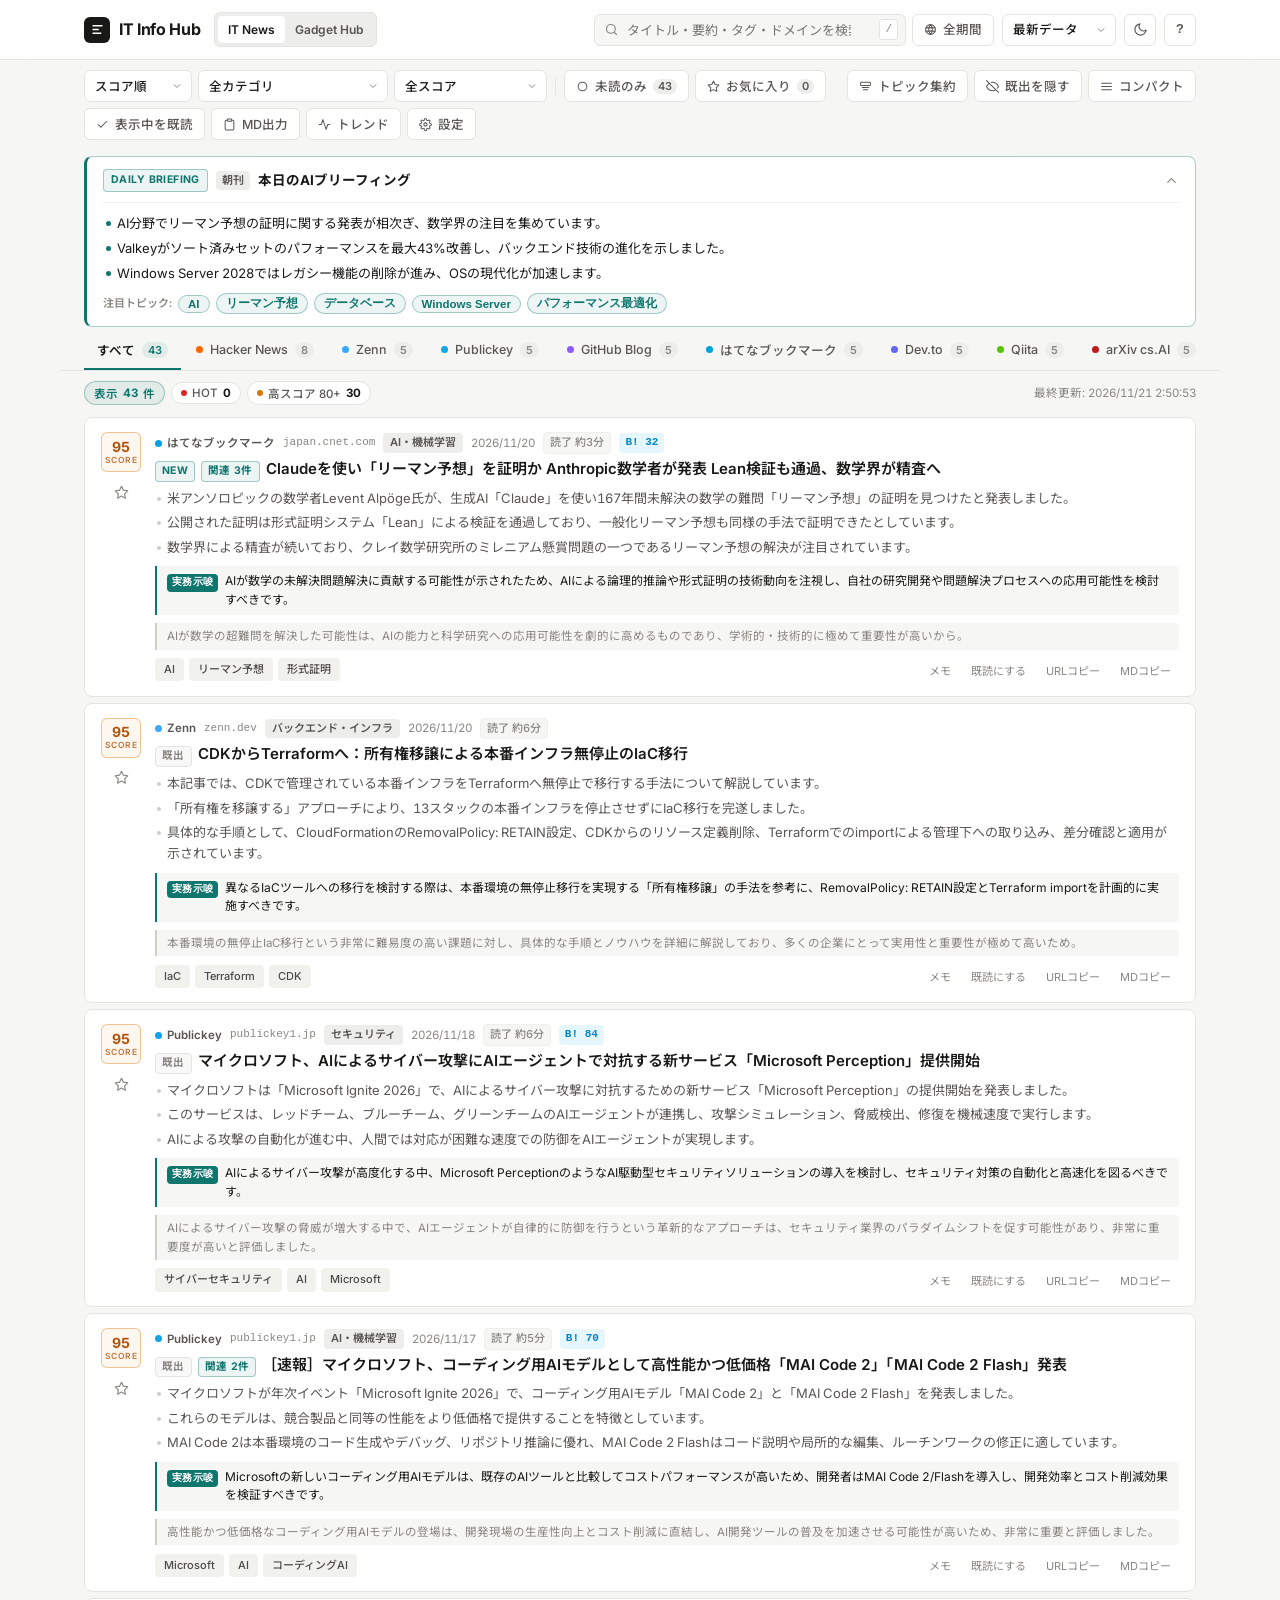
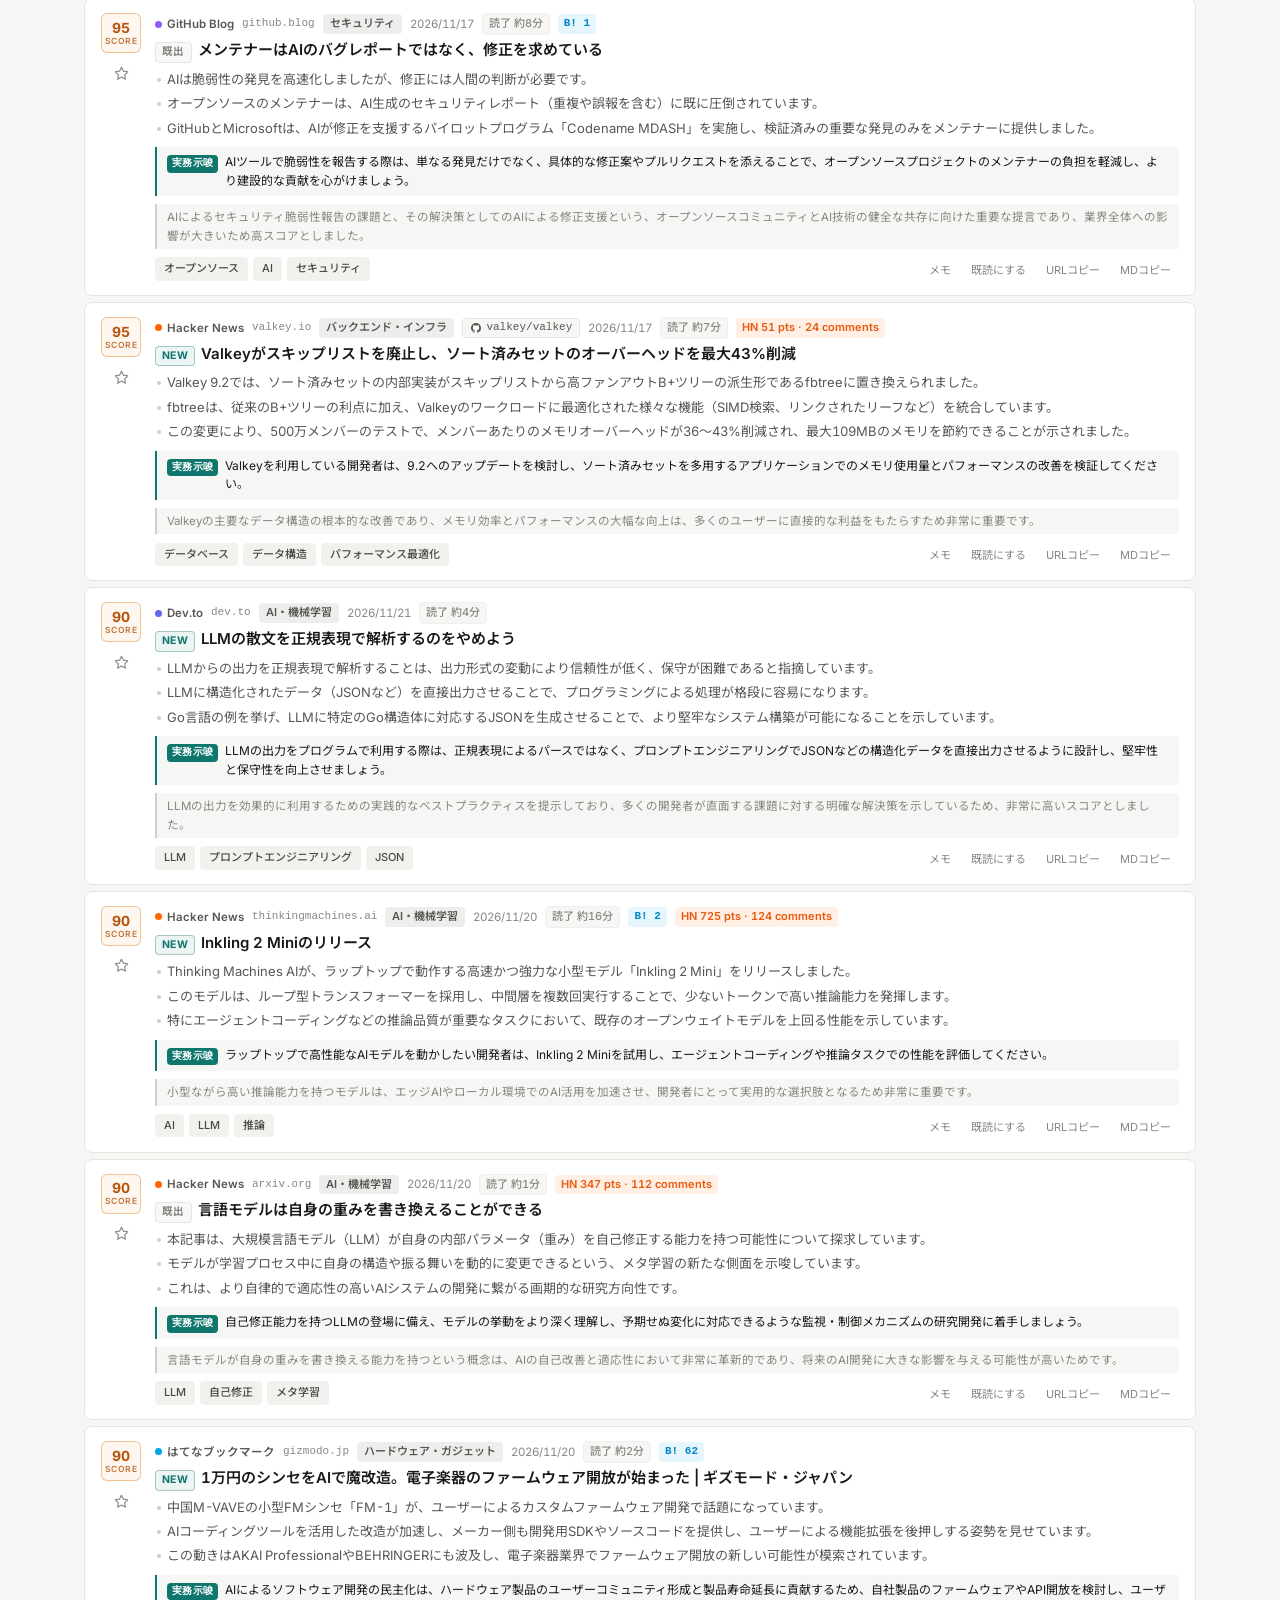
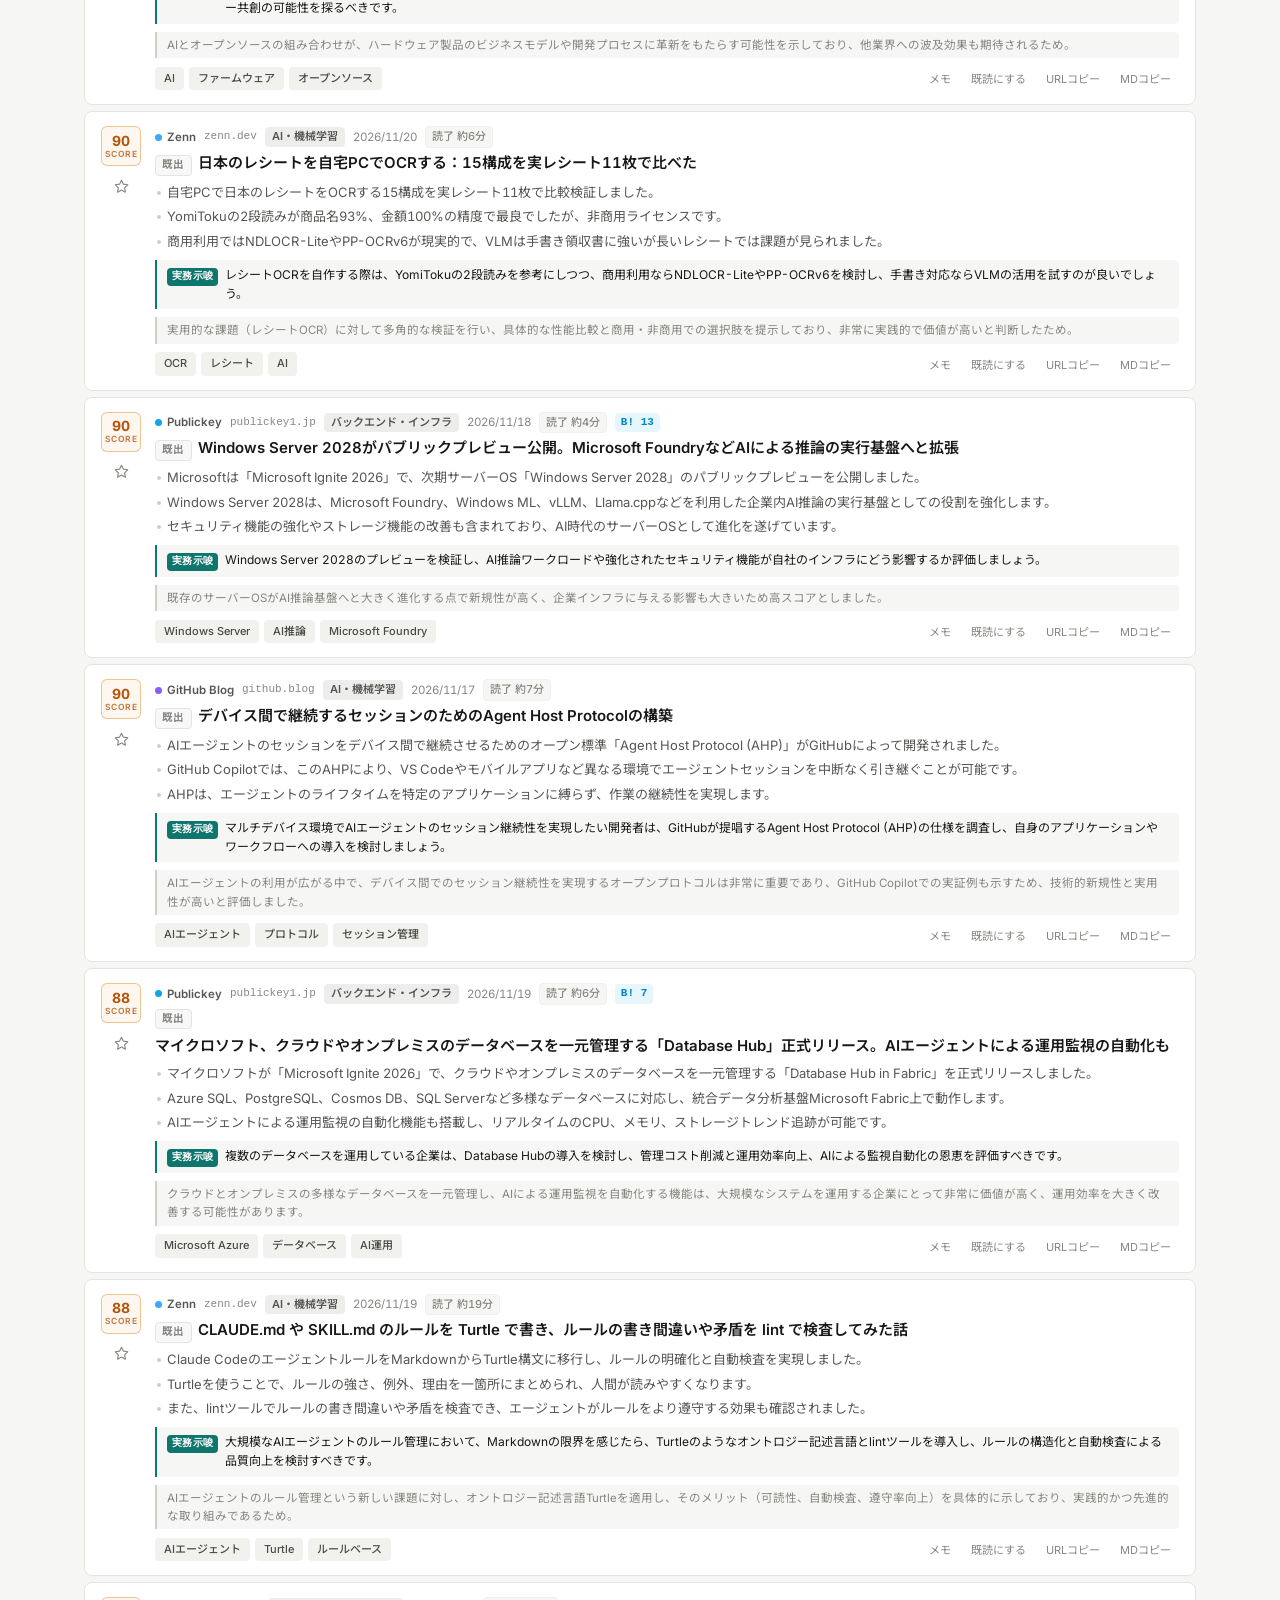
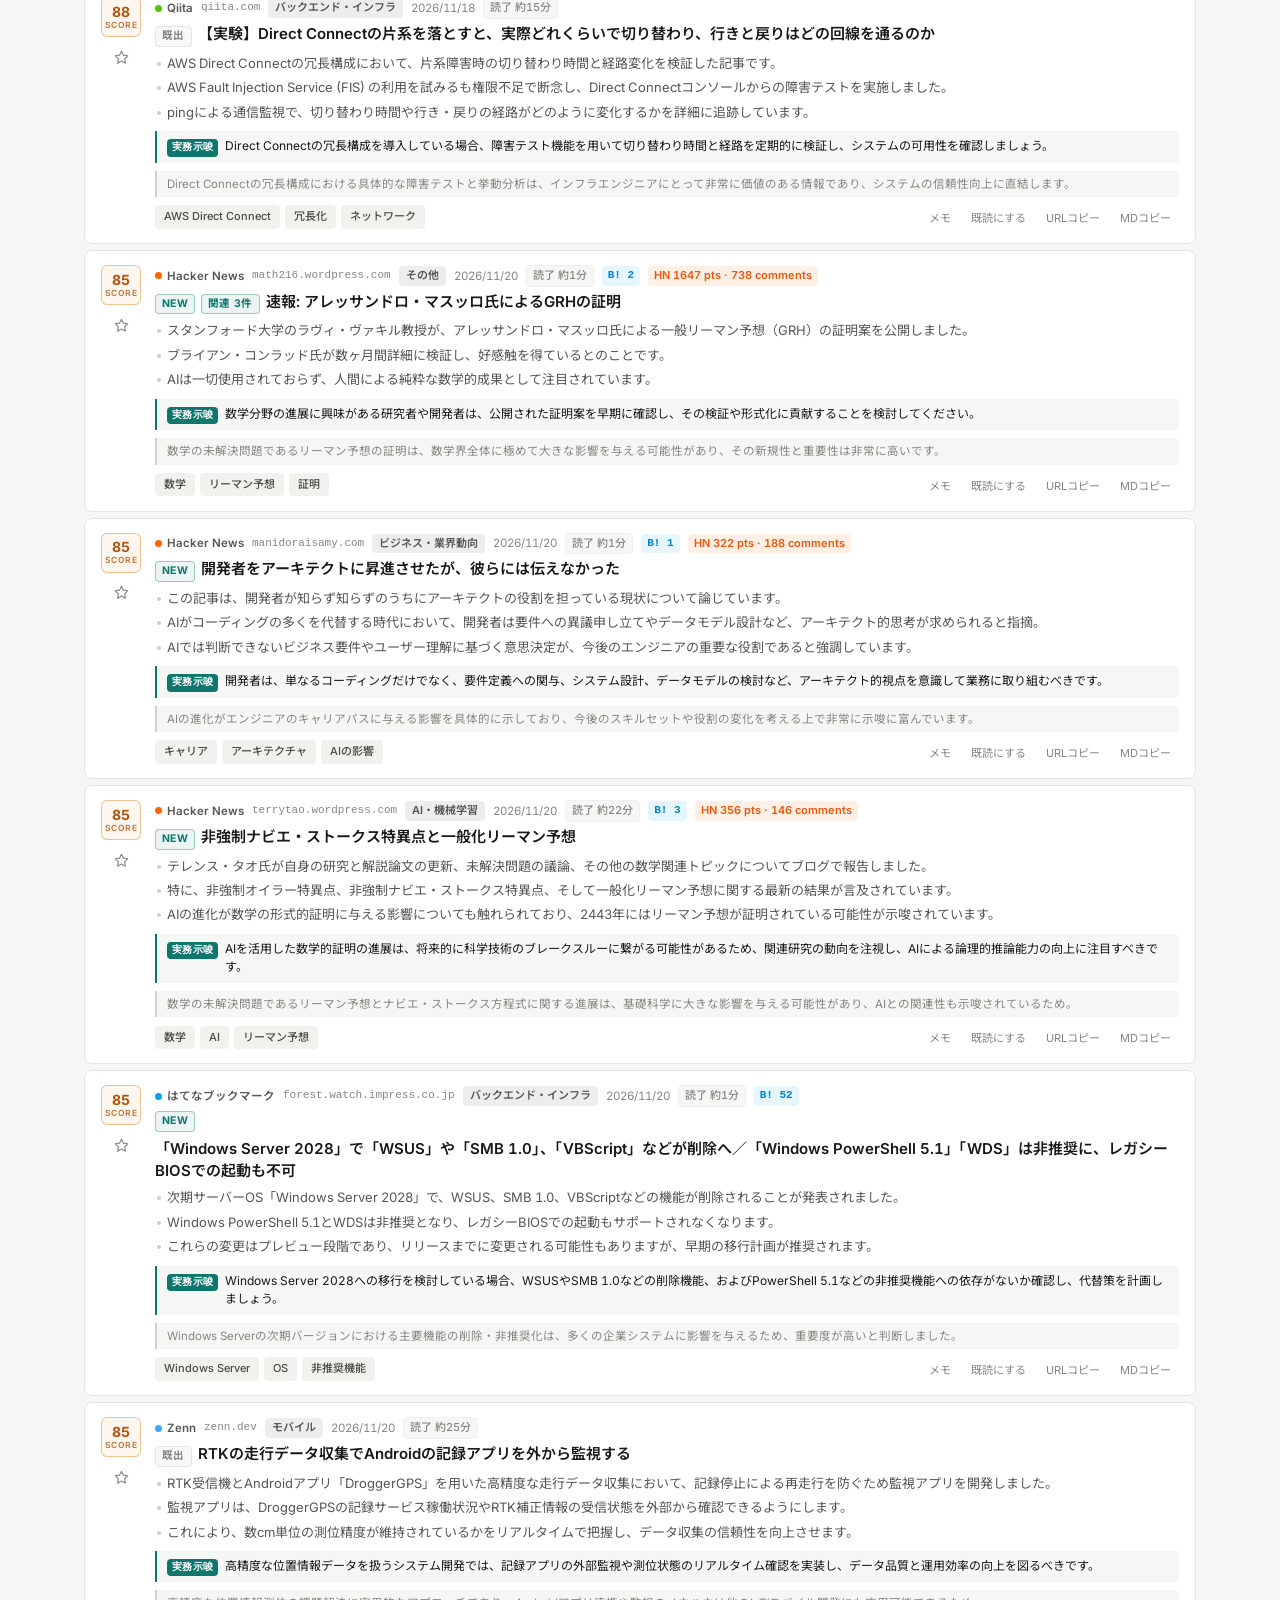
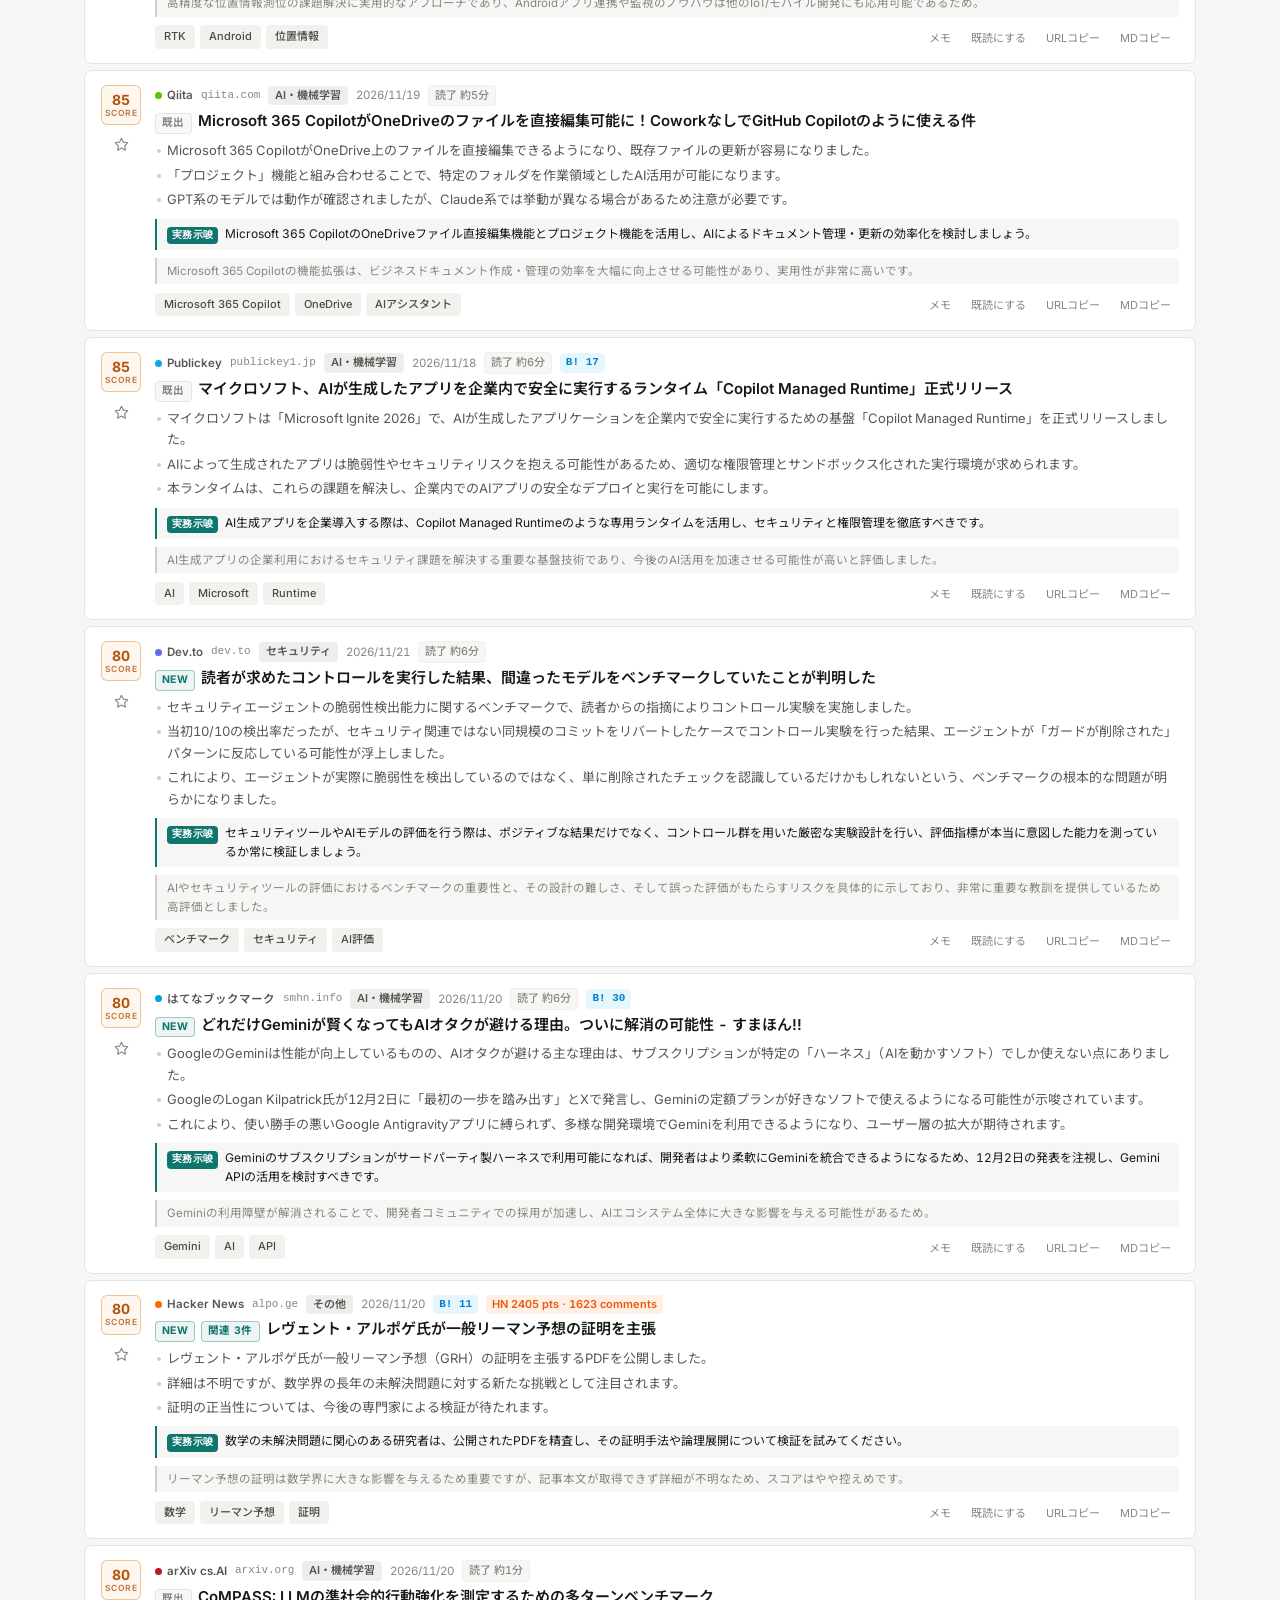
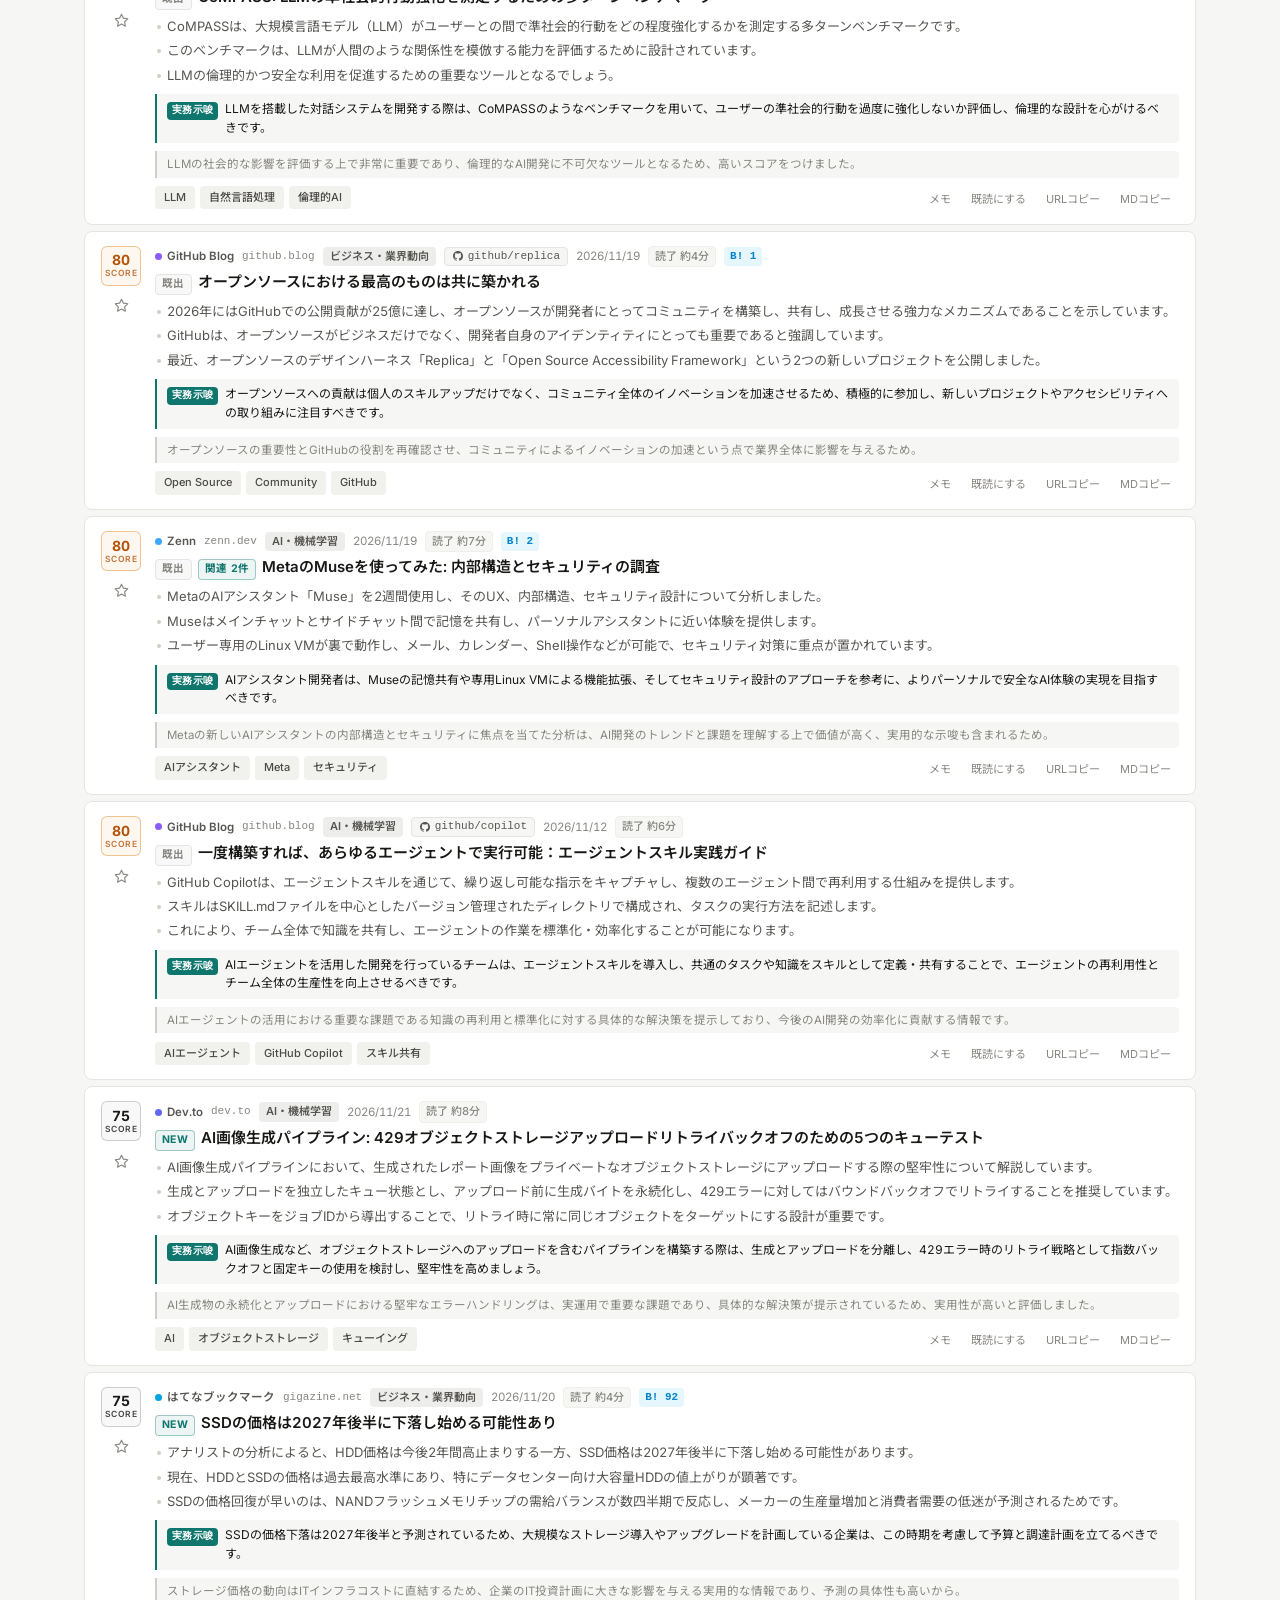
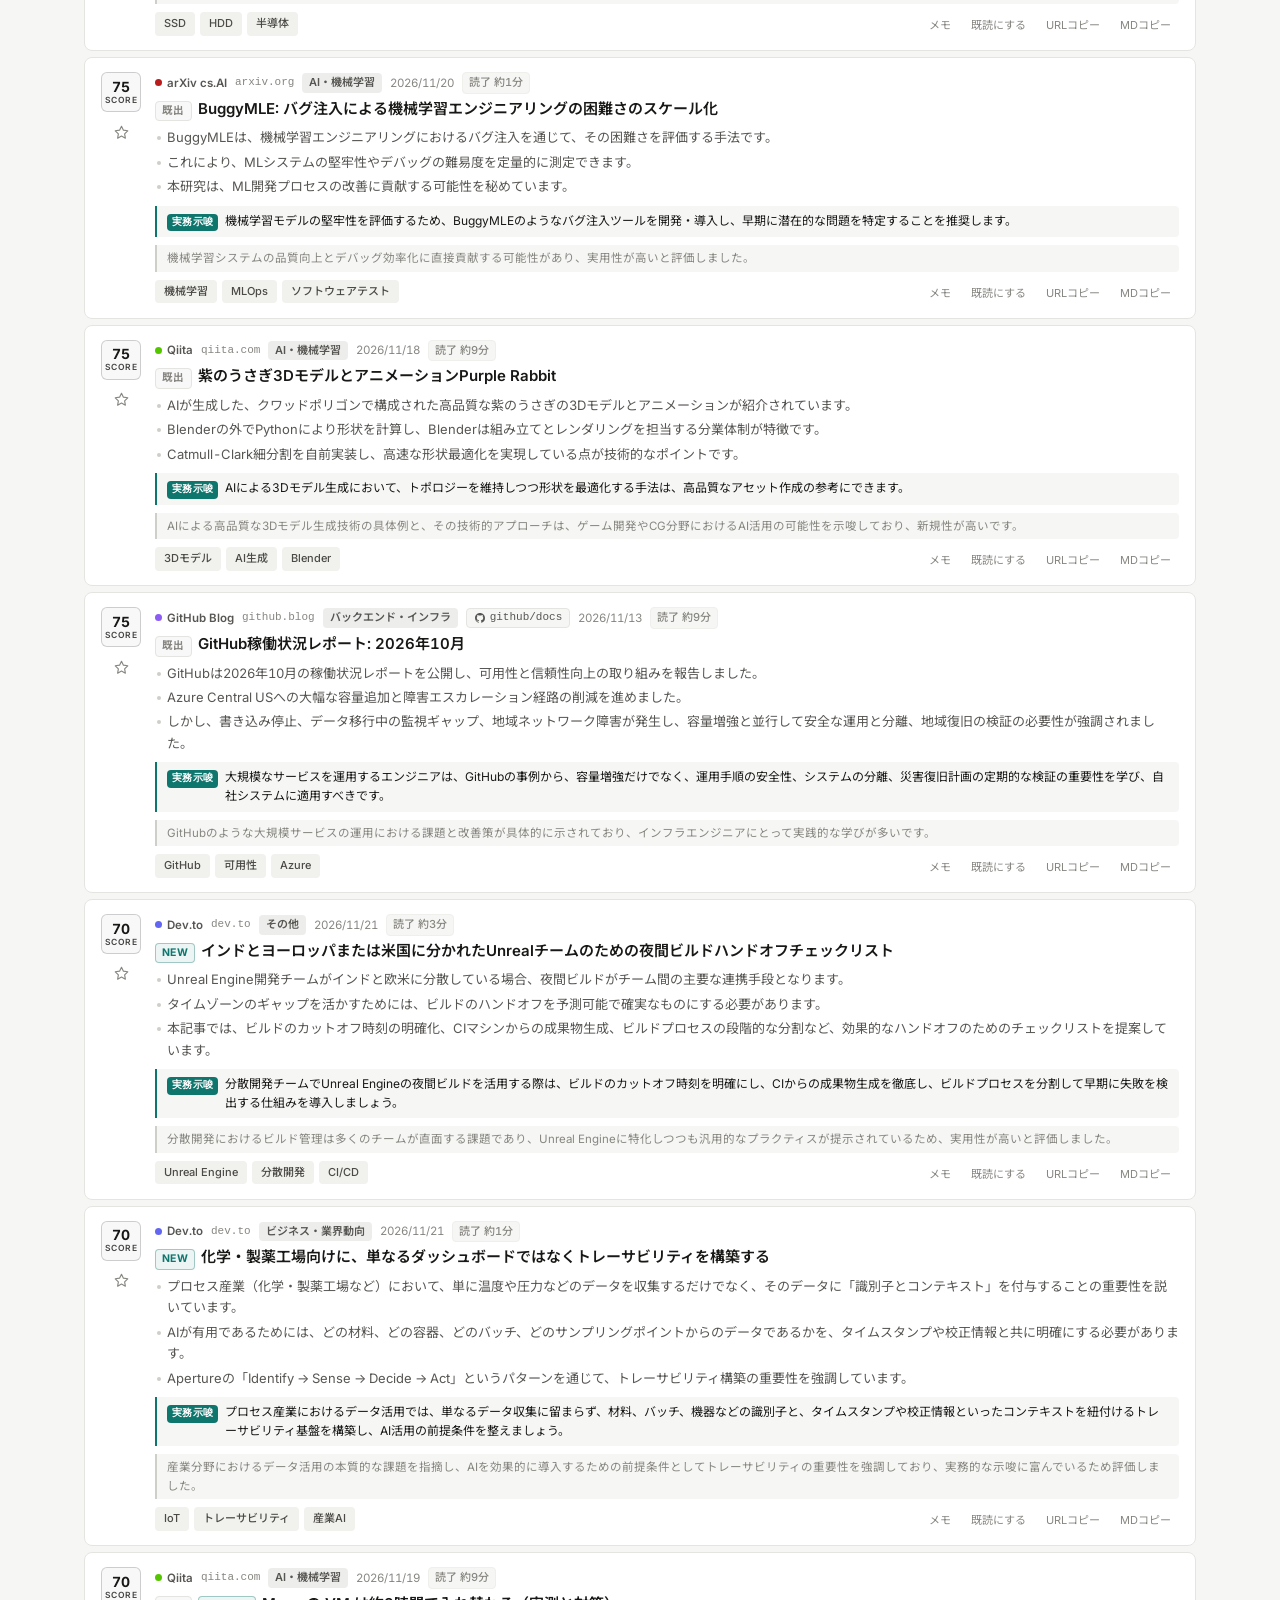
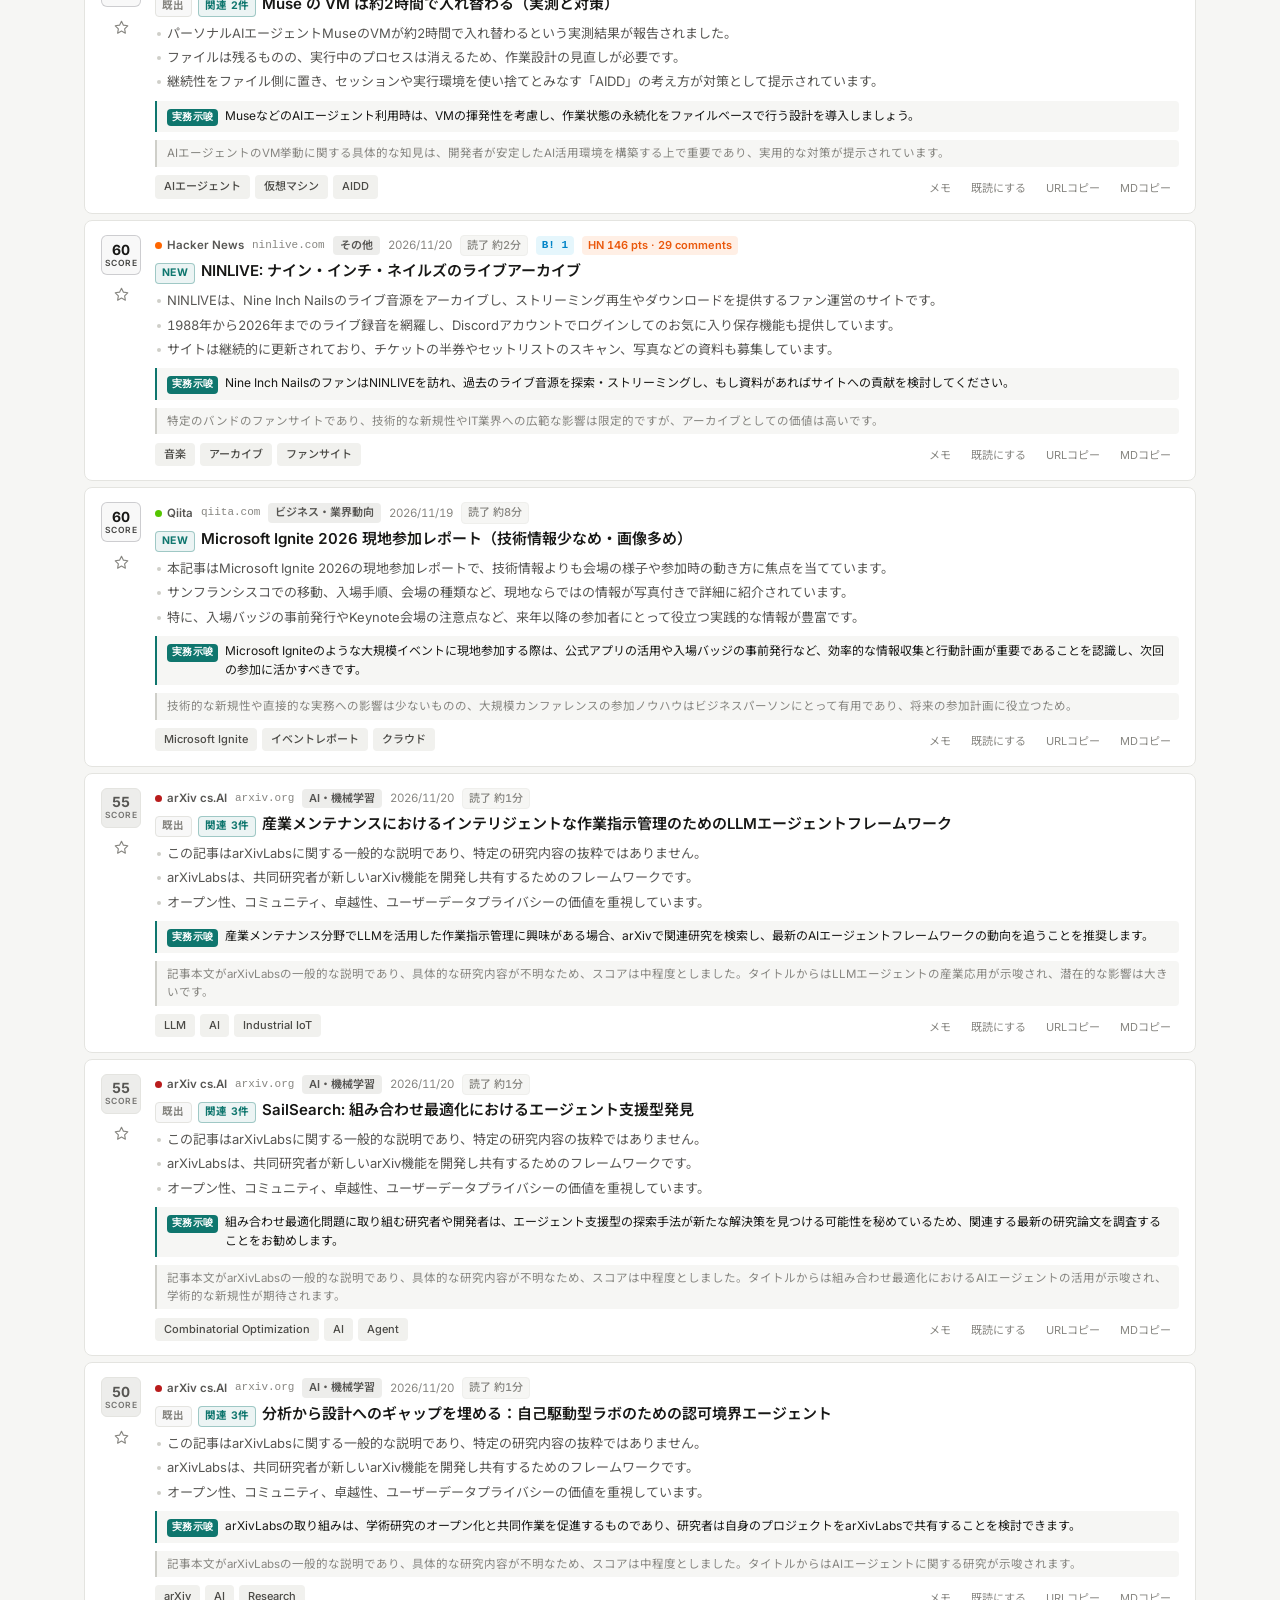
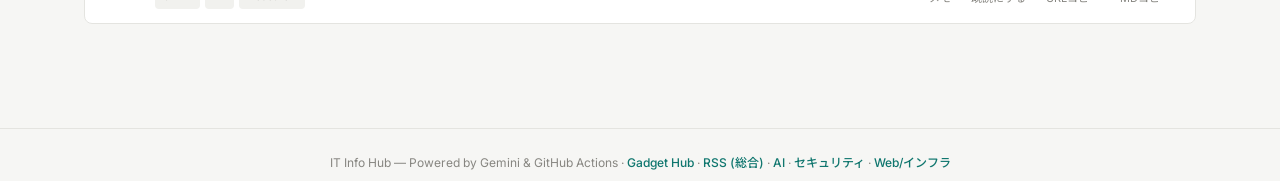
==== commit b2c6eeee: "fix: 通知の定時化・待機制御・CI信頼性・フロントエンドUXの包括改善 - wait_until.py を新設し、約8時間23分前倒し起動＋2段階事前待機（06:45/14:45収集→07:00/" ====
--- a/index.html
+++ b/index.html
@@ -4,6 +4,11 @@
   <meta charset="UTF-8">
   <meta name="viewport" content="width=device-width, initial-scale=1.0">
   <meta name="description" content="IT技術情報を自動収集・AI分析し、重要度スコア付きで一覧表示するインテリジェントニュースダッシュボード">
+  <meta property="og:type" content="website">
+  <meta property="og:title" content="IT Info Hub — AI技術ニュースダッシュボード">
+  <meta property="og:description" content="IT技術情報を自動収集・AI分析し、重要度スコア付きで一覧表示するインテリジェントニュースダッシュボード">
+  <meta property="og:url" content="https://muu0726.github.io/IT-News/">
+  <meta name="twitter:card" content="summary">
   <title>IT Info Hub — AI技術ニュースダッシュボード</title>
   <link rel="manifest" href="manifest.json">
   <meta name="theme-color" content="#141413">
@@ -876,6 +881,14 @@
     .card-list.compact {
       gap: 3px;
     }
+    .load-more-wrap {
+      display: flex;
+      align-items: center;
+      justify-content: center;
+      gap: 8px;
+      margin-top: 14px;
+      padding: 8px 0;
+    }
 
     .card {
       display: flex;
@@ -2123,6 +2136,8 @@
       let archiveIndex = [];
       const archiveCache = new Map();
       let globalArticles = null;
+      const PAGE_SIZE = 100;
+      let renderLimit = PAGE_SIZE;
 
       // ── localStorage ──
       const store = {
@@ -2381,20 +2396,21 @@
         return `- **[${title}](${url})** (${src}${cat} / Score: ${score})${tags}${summaryLines ? '\n' + summaryLines : ''}${takeawayLine}${ghLine}${memoLine}`;
       }
 
+      function visibleRendered() {
+        return lastRendered.slice(0, renderLimit);
+      }
+
       function exportVisibleToMarkdown() {
-        if (!lastRendered.length) {
+        const visible = visibleRendered();
+        if (!visible.length) {
           showToast('出力対象の記事がありません');
           return;
         }
         const dateStr = new Date().toLocaleDateString('ja-JP');
-        const header = `## IT Info Hub 記事まとめ (${dateStr} / ${lastRendered.length}件)\n\n`;
-        const body = lastRendered.map((a) => articleToMarkdown(a)).join('\n');
+        const header = `## IT Info Hub 記事まとめ (${dateStr} / ${visible.length}件)\n\n`;
+        const body = visible.map((a) => articleToMarkdown(a)).join('\n');
         const md = header + body + '\n';
-        if (navigator.clipboard) {
-          navigator.clipboard.writeText(md).then(() =>
-            showToast(`表示中の ${lastRendered.length} 件をMarkdownでコピーしました`)
-          );
-        }
+        copyToClipboard(md, `表示中の ${visible.length} 件をMarkdownでコピーしました`);
       }
 
       // ── Favorites / Read / Keywords ──
@@ -2439,7 +2455,7 @@
       }
 
       function markVisibleAsRead() {
-        const unreadInView = lastRendered.filter((a) => a.url && !readUrls.has(a.url)).map((a) => a.url);
+        const unreadInView = visibleRendered().filter((a) => a.url && !readUrls.has(a.url)).map((a) => a.url);
         if (!unreadInView.length) {
           showToast('表示中の未読記事はありません');
           return;
@@ -2447,12 +2463,12 @@
         unreadInView.forEach((u) => readUrls.add(u));
         saveReadSet();
         updateFilterBadges();
-        renderArticles();
+        renderArticles({ resetLimit: false });
         showToast(`${unreadInView.length}件を既読にしました`, '元に戻す', () => {
           unreadInView.forEach((u) => readUrls.delete(u));
           saveReadSet();
           updateFilterBadges();
-          renderArticles();
+          renderArticles({ resetLimit: false });
         });
       }
 
@@ -2481,7 +2497,7 @@
       // ── Data Fetch ──
       async function fetchData(file = 'data.json') {
         try {
-          const resp = await fetch(file + '?t=' + Date.now());
+          const resp = await fetch(file, { cache: 'no-cache' });
           if (!resp.ok) throw new Error(`HTTP ${resp.status}`);
           return await resp.json();
         } catch (e) {
@@ -2499,7 +2515,7 @@
 
       async function loadArchiveIndex() {
         try {
-          const resp = await fetch('archive/index.json?t=' + Date.now());
+          const resp = await fetch('archive/index.json', { cache: 'no-cache' });
           if (!resp.ok) return;
           const files = await resp.json();
           archiveIndex = files.filter((fn) => /^[\w.-]+\.json$/.test(fn));
@@ -2629,14 +2645,94 @@
         return { include, exclude };
       }
 
-      function highlightEscapedText(escapedText, terms) {
-        if (!terms.length || !escapedText) return escapedText;
+      function highlightText(rawText, terms) {
+        const str = String(rawText ?? '');
+        if (!terms || !terms.length || !str) return esc(str);
         const safeTerms = terms
-          .map((t) => esc(t).replace(/[.*+?^${}()|[\]\\]/g, '\\$&'))
+          .map((t) => String(t).replace(/[.*+?^${}()|[\]\\]/g, '\\$&'))
           .filter(Boolean);
-        if (!safeTerms.length) return escapedText;
+        if (!safeTerms.length) return esc(str);
         const re = new RegExp(`(${safeTerms.join('|')})`, 'gi');
-        return escapedText.replace(re, '<mark class="hl">$1</mark>');
+        let out = '';
+        let lastIndex = 0;
+        let match;
+        while ((match = re.exec(str)) !== null) {
+          if (match[0].length === 0) {
+            re.lastIndex += 1;
+            continue;
+          }
+          if (match.index > lastIndex) {
+            out += esc(str.slice(lastIndex, match.index));
+          }
+          out += `<mark class="hl">${esc(match[0])}</mark>`;
+          lastIndex = re.lastIndex;
+        }
+        if (lastIndex < str.length) {
+          out += esc(str.slice(lastIndex));
+        }
+        return out;
+      }
+
+      function debounce(fn, delay = 150) {
+        let timer = null;
+        const wrapped = (...args) => {
+          clearTimeout(timer);
+          timer = setTimeout(() => { timer = null; fn(...args); }, delay);
+        };
+        wrapped.cancel = () => {
+          clearTimeout(timer);
+          timer = null;
+        };
+        return wrapped;
+      }
+
+      function copyToClipboard(text, successMsg) {
+        if (!navigator.clipboard) {
+          showToast('クリップボードへのコピーが利用できません');
+          return;
+        }
+        navigator.clipboard.writeText(text)
+          .then(() => showToast(successMsg))
+          .catch(() => showToast('クリップボードへのコピーに失敗しました'));
+      }
+
+      function normalizeArticleUrl(url) {
+        if (!url) return '';
+        try {
+          const u = new URL(url);
+          const base = `${u.protocol}//${u.host}${u.pathname}`.replace(/\/+$/, '').toLowerCase();
+          const keep = ['id', 'v', 'p'];
+          const kept = [];
+          u.searchParams.forEach((val, key) => {
+            const lk = key.toLowerCase();
+            if (keep.includes(lk) && val) kept.push([lk, val]);
+          });
+          if (kept.length) {
+            kept.sort((a, b) => a[0].localeCompare(b[0]) || a[1].localeCompare(b[1]));
+            return `${base}?${new URLSearchParams(kept).toString()}`;
+          }
+          return base;
+        } catch {
+          return String(url).trim().toLowerCase();
+        }
+      }
+
+      function toBase64Utf8(str) {
+        const bytes = new TextEncoder().encode(str);
+        let bin = '';
+        for (let i = 0; i < bytes.length; i += 0x8000) {
+          bin += String.fromCharCode(...bytes.subarray(i, i + 0x8000));
+        }
+        return btoa(bin);
+      }
+
+      function fromBase64Utf8(b64) {
+        const bin = atob(b64);
+        const bytes = new Uint8Array(bin.length);
+        for (let i = 0; i < bin.length; i++) {
+          bytes[i] = bin.charCodeAt(i);
+        }
+        return new TextDecoder().decode(bytes);
       }
 
       // ── Badge Counts & Reset State ──
@@ -2670,6 +2766,7 @@
       }
 
       function resetAllFilters() {
+        debouncedRenderArticles.cancel();
         currentSearch = '';
         searchInput.value = '';
         searchClearBtn.classList.remove('visible');
@@ -2835,7 +2932,7 @@
         const isNewRun = Boolean(art.new_at && latestGeneratedAt && art.new_at === latestGeneratedAt);
 
         const cardHlTerms = matchedKw ? [...new Set([...hlTerms, matchedKw])] : hlTerms;
-        const titleHtml = highlightEscapedText(esc(art.title || 'No Title'), cardHlTerms);
+        const titleHtml = highlightText(art.title || 'No Title', cardHlTerms);
 
         const summaryLines = String(art.summary || '')
           .replace(/\\n/g, '\n')
@@ -2843,7 +2940,7 @@
           .map((l) => l.trim())
           .filter(Boolean);
         const summaryHtml = summaryLines
-          .map((line) => `<div class="summary-line">${highlightEscapedText(esc(line), cardHlTerms)}</div>`)
+          .map((line) => `<div class="summary-line">${highlightText(line, cardHlTerms)}</div>`)
           .join('');
 
         const tagsHtml = (art.tags || [])
@@ -2906,7 +3003,7 @@
         const isEditingMemo = Boolean(editingMemoUrl && art.url && editingMemoUrl === art.url);
         const memoBoxHtml = memoText && !isEditingMemo
           ? `<div class="card-memo-box">
-              <div><span class="card-memo-label">MEMO</span>${highlightEscapedText(esc(memoText), cardHlTerms)}</div>
+              <div><span class="card-memo-label">MEMO</span>${highlightText(memoText, cardHlTerms)}</div>
             </div>`
           : '';
         const memoEditorHtml = `
@@ -2930,7 +3027,7 @@
         const takeawayHtml = art.actionable_takeaway
           ? `<div class="card-takeaway-box">
               <span class="card-takeaway-label">実務示唆</span>
-              <span class="card-takeaway-text">${highlightEscapedText(esc(art.actionable_takeaway), cardHlTerms)}</span>
+              <span class="card-takeaway-text">${highlightText(art.actionable_takeaway, cardHlTerms)}</span>
             </div>`
           : '';
 
@@ -3005,164 +3102,179 @@
           </article>`;
       }
 
-      function attachCardEventListeners() {
-        // Tag click
-        cardList.querySelectorAll('.tag').forEach((el) => {
-          el.addEventListener('click', (e) => {
+      function setupCardEventDelegation() {
+        cardList.addEventListener('click', (e) => {
+          const loadMoreBtn = e.target.closest('.load-more-btn');
+          if (loadMoreBtn) {
+            renderLimit += PAGE_SIZE;
+            renderArticles({ resetLimit: false });
+            return;
+          }
+          const loadAllBtn = e.target.closest('.load-all-btn');
+          if (loadAllBtn) {
+            renderLimit = lastRendered.length;
+            renderArticles({ resetLimit: false });
+            return;
+          }
+
+          const tagEl = e.target.closest('.tag');
+          if (tagEl) {
             e.stopPropagation();
-            const art = lastRendered[+el.dataset.idx];
-            const tag = (art?.tags || [])[+el.dataset.tagIdx];
+            const art = lastRendered[+tagEl.dataset.idx];
+            const tag = (art?.tags || [])[+tagEl.dataset.tagIdx];
             if (tag) setTagFilter(tag);
-          });
-        });
-        // Favorite click
-        cardList.querySelectorAll('.card-fav').forEach((el) => {
-          el.addEventListener('click', (e) => {
+            return;
+          }
+
+          const favEl = e.target.closest('.card-fav');
+          if (favEl) {
             e.stopPropagation();
-            const art = lastRendered[+el.dataset.idx];
+            const art = lastRendered[+favEl.dataset.idx];
             if (!art) return;
             toggleFavorite(art.url);
-            renderArticles();
-          });
-        });
-        // Group badge click
-        cardList.querySelectorAll('.badge-group').forEach((el) => {
-          el.addEventListener('click', (e) => {
+            renderArticles({ resetLimit: false });
+            return;
+          }
+
+          const groupEl = e.target.closest('.badge-group');
+          if (groupEl) {
             e.stopPropagation();
-            const art = lastRendered[+el.dataset.idx];
+            const art = lastRendered[+groupEl.dataset.idx];
             if (art?.topic_group != null) setGroupFilter(art.topic_group);
-          });
-        });
-        // Topic thread toggle & link read tracking
-        cardList.querySelectorAll('[data-thread-toggle]').forEach((el) => {
-          el.addEventListener('click', (e) => {
+            return;
+          }
+
+          const threadToggle = e.target.closest('[data-thread-toggle]');
+          if (threadToggle) {
             e.stopPropagation();
-            el.closest('.topic-thread-box')?.classList.toggle('open');
-          });
-        });
-        cardList.querySelectorAll('.thread-link').forEach((el) => {
-          el.addEventListener('click', (e) => {
+            threadToggle.closest('.topic-thread-box')?.classList.toggle('open');
+            return;
+          }
+
+          const threadLink = e.target.closest('.thread-link');
+          if (threadLink) {
             e.stopPropagation();
-            if (el.dataset.url) markRead(el.dataset.url);
-          });
-        });
-        // Read tracking on article link click
-        cardList.querySelectorAll('.article-link').forEach((el) => {
-          el.addEventListener('click', (e) => {
+            if (threadLink.dataset.url) markRead(threadLink.dataset.url);
+            return;
+          }
+
+          const articleLink = e.target.closest('.article-link');
+          if (articleLink) {
             e.stopPropagation();
-            const art = lastRendered[+el.dataset.idx];
+            const art = lastRendered[+articleLink.dataset.idx];
             if (!art) return;
             markRead(art.url);
-            setTimeout(renderArticles, 250);
-          });
-        });
-        // Manual Read/Unread toggle
-        cardList.querySelectorAll('.toggle-read-btn').forEach((el) => {
-          el.addEventListener('click', (e) => {
+            setTimeout(() => renderArticles({ resetLimit: false }), 250);
+            return;
+          }
+
+          const readBtn = e.target.closest('.toggle-read-btn');
+          if (readBtn) {
             e.stopPropagation();
-            const art = lastRendered[+el.dataset.idx];
+            const art = lastRendered[+readBtn.dataset.idx];
             if (!art) return;
             toggleReadState(art.url);
-            renderArticles();
-          });
-        });
-        // Copy URL
-        cardList.querySelectorAll('.copy-url-btn').forEach((el) => {
-          el.addEventListener('click', (e) => {
+            renderArticles({ resetLimit: false });
+            return;
+          }
+
+          const copyUrlBtn = e.target.closest('.copy-url-btn');
+          if (copyUrlBtn) {
             e.stopPropagation();
-            const art = lastRendered[+el.dataset.idx];
-            if (!art?.url) return;
-            if (navigator.clipboard) {
-              navigator.clipboard.writeText(art.url).then(() => showToast('URLをクリップボードにコピーしました'));
+            const art = lastRendered[+copyUrlBtn.dataset.idx];
+            if (art?.url) {
+              copyToClipboard(art.url, 'URLをクリップボードにコピーしました');
             }
-          });
-        });
-        // Copy Markdown (B-4)
-        cardList.querySelectorAll('.copy-md-btn').forEach((el) => {
-          el.addEventListener('click', (e) => {
+            return;
+          }
+
+          const copyMdBtn = e.target.closest('.copy-md-btn');
+          if (copyMdBtn) {
             e.stopPropagation();
-            const art = lastRendered[+el.dataset.idx];
-            if (!art || !navigator.clipboard) return;
-            navigator.clipboard.writeText(articleToMarkdown(art)).then(() =>
-              showToast('記事をMarkdown形式でコピーしました')
-            );
-          });
-        });
-        // Memo actions (A-3)
-        cardList.querySelectorAll('.edit-memo-btn').forEach((el) => {
-          el.addEventListener('click', (e) => {
+            const art = lastRendered[+copyMdBtn.dataset.idx];
+            if (art) {
+              copyToClipboard(articleToMarkdown(art), '記事をMarkdown形式でコピーしました');
+            }
+            return;
+          }
+
+          const editMemoBtn = e.target.closest('.edit-memo-btn');
+          if (editMemoBtn) {
             e.stopPropagation();
-            const art = lastRendered[+el.dataset.idx];
+            const art = lastRendered[+editMemoBtn.dataset.idx];
             if (!art?.url) return;
             editingMemoUrl = editingMemoUrl === art.url ? null : art.url;
-            renderArticles();
+            renderArticles({ resetLimit: false });
             if (editingMemoUrl) {
-              const inp = cardList.querySelector(`[data-memo-input="${el.dataset.idx}"]`);
+              const inp = cardList.querySelector(`[data-memo-input="${editMemoBtn.dataset.idx}"]`);
               inp?.focus();
             }
-          });
-        });
-        cardList.querySelectorAll('.save-memo-btn').forEach((el) => {
-          el.addEventListener('click', (e) => {
+            return;
+          }
+
+          const saveMemoBtn = e.target.closest('.save-memo-btn');
+          if (saveMemoBtn) {
             e.stopPropagation();
-            const art = lastRendered[+el.dataset.idx];
-            const inp = cardList.querySelector(`[data-memo-input="${el.dataset.idx}"]`);
+            const art = lastRendered[+saveMemoBtn.dataset.idx];
+            const inp = cardList.querySelector(`[data-memo-input="${saveMemoBtn.dataset.idx}"]`);
             if (!art?.url || !inp) return;
             setMemo(art.url, inp.value);
             editingMemoUrl = null;
-            renderArticles();
+            renderArticles({ resetLimit: false });
             showToast(getMemo(art.url) ? 'メモを保存しました' : 'メモを削除しました');
-          });
-        });
-        cardList.querySelectorAll('.delete-memo-btn').forEach((el) => {
-          el.addEventListener('click', (e) => {
+            return;
+          }
+
+          const deleteMemoBtn = e.target.closest('.delete-memo-btn');
+          if (deleteMemoBtn) {
             e.stopPropagation();
-            const art = lastRendered[+el.dataset.idx];
+            const art = lastRendered[+deleteMemoBtn.dataset.idx];
             if (!art?.url) return;
             setMemo(art.url, '');
             editingMemoUrl = null;
-            renderArticles();
+            renderArticles({ resetLimit: false });
             showToast('メモを削除しました');
-          });
-        });
-        cardList.querySelectorAll('.cancel-memo-btn').forEach((el) => {
-          el.addEventListener('click', (e) => {
+            return;
+          }
+
+          const cancelMemoBtn = e.target.closest('.cancel-memo-btn');
+          if (cancelMemoBtn) {
             e.stopPropagation();
             editingMemoUrl = null;
-            renderArticles();
-          });
+            renderArticles({ resetLimit: false });
+            return;
+          }
+
+          if (cardList.classList.contains('compact')) {
+            const cardEl = e.target.closest('.card');
+            if (cardEl && !e.target.closest('a, button, input, .tag, .badge-group, .topic-thread-box, .card-memo-editor')) {
+              cardEl.classList.toggle('expanded');
+            }
+          }
         });
-        cardList.querySelectorAll('.card-memo-input').forEach((inp) => {
-          inp.addEventListener('click', (e) => e.stopPropagation());
-          inp.addEventListener('keydown', (e) => {
-            if (e.key === 'Enter') {
-              e.preventDefault();
-              const idx = inp.dataset.memoInput;
-              const art = lastRendered[+idx];
-              if (!art?.url) return;
-              setMemo(art.url, inp.value);
-              editingMemoUrl = null;
-              renderArticles();
-              showToast(getMemo(art.url) ? 'メモを保存しました' : 'メモを削除しました');
-            } else if (e.key === 'Escape') {
-              e.stopPropagation();
-              editingMemoUrl = null;
-              renderArticles();
-            }
-          });
+
+        cardList.addEventListener('keydown', (e) => {
+          if (!e.target.matches('.card-memo-input')) return;
+          if (e.key === 'Enter') {
+            e.preventDefault();
+            const idx = e.target.dataset.memoInput;
+            const art = lastRendered[+idx];
+            if (!art?.url) return;
+            setMemo(art.url, e.target.value);
+            editingMemoUrl = null;
+            renderArticles({ resetLimit: false });
+            showToast(getMemo(art.url) ? 'メモを保存しました' : 'メモを削除しました');
+          } else if (e.key === 'Escape') {
+            e.stopPropagation();
+            editingMemoUrl = null;
+            renderArticles({ resetLimit: false });
+          }
         });
-        // Compact mode card click to expand/collapse details
-        cardList.querySelectorAll('.card').forEach((cardEl) => {
-          cardEl.addEventListener('click', (e) => {
-            if (!cardList.classList.contains('compact')) return;
-            if (e.target.closest('a, button, input, .tag, .badge-group, .topic-thread-box, .card-memo-editor')) return;
-            cardEl.classList.toggle('expanded');
-          });
-        });
       }
 
       // ── Render ──
-      function renderArticles() {
+      function renderArticles({ resetLimit = true } = {}) {
+        if (resetLimit) renderLimit = PAGE_SIZE;
         const dataset = currentDataset();
         let filtered = applyFilters(dataset);
 
@@ -3185,10 +3297,18 @@
         const { include } = parseSearchQuery(currentSearch);
         const hlTerms = [...include];
 
-        cardList.innerHTML = filtered
+        const visible = filtered.slice(0, renderLimit);
+        const remaining = filtered.length - visible.length;
+        const loadMoreHtml = remaining > 0
+          ? `<div class="load-more-wrap">
+              <button type="button" class="btn load-more-btn">さらに表示（残り ${remaining} 件）</button>
+              <button type="button" class="btn load-all-btn">すべて表示</button>
+            </div>`
+          : '';
+
+        cardList.innerHTML = visible
           .map((art, i) => renderCard(art, i, hlTerms, threadChildrenMap, affinityProfile))
-          .join('');
-        attachCardEventListeners();
+          .join('') + loadMoreHtml;
       }
 
       function setTagFilter(tag) {
@@ -3352,7 +3472,7 @@
           favorites, keywords, muted: mutedTerms, memos: memoMap, read: [...readUrls],
           exported_at: new Date().toISOString(),
         };
-        const encoded = btoa(unescape(encodeURIComponent(JSON.stringify(payload))));
+        const encoded = toBase64Utf8(JSON.stringify(payload));
         if (navigator.clipboard) {
           navigator.clipboard.writeText(encoded)
             .then(() => showToast('設定コードをクリップボードにコピーしました'))
@@ -3372,7 +3492,7 @@
         const code = $('#importCodeInput').value.trim();
         if (!code) return;
         try {
-          const payload = JSON.parse(decodeURIComponent(escape(atob(code))));
+          const payload = JSON.parse(fromBase64Utf8(code));
           if (Array.isArray(payload.favorites)) {
             favorites = [...new Set([...favorites, ...payload.favorites])];
             store.set('itinfohub_favorites', favorites);
@@ -3549,7 +3669,7 @@
           const seen = new Set();
           const merged = [];
           [...allArticles, ...idxData.articles].forEach((a) => {
-            const key = (a.url || '').toLowerCase();
+            const key = normalizeArticleUrl(a.url);
             if (!key || !seen.has(key)) {
               seen.add(key);
               merged.push(a);
@@ -3567,7 +3687,7 @@
         const merged = [];
         [{ articles: allArticles }, ...results].forEach((data) => {
           (data?.articles || []).forEach((a) => {
-            const key = (a.url || '').toLowerCase();
+            const key = normalizeArticleUrl(a.url);
             if (!key || !seen.has(key)) {
               seen.add(key);
               merged.push(a);
@@ -3760,6 +3880,10 @@
       }
 
       async function loadTrendData() {
+        const prebuilt = await fetchData('archive/trends_30d.json');
+        if (prebuilt && Array.isArray(prebuilt.daily) && Array.isArray(prebuilt.topTags)) {
+          return prebuilt;
+        }
         const files = archiveIndex.slice(0, 30).reverse();
         const results = await Promise.all(files.map((fn) => fetchArchive(fn)));
         const daily = [];
@@ -3898,10 +4022,11 @@
           e.preventDefault();
           const art = lastRendered[focusedCardIdx];
           if (art?.url) {
+            const keepIdx = focusedCardIdx;
             markRead(art.url);
             window.open(safeUrl(art.url), '_blank', 'noopener,noreferrer');
-            renderArticles();
-            updateCardFocus(focusedCardIdx);
+            renderArticles({ resetLimit: false });
+            updateCardFocus(keepIdx);
           }
         } else if (e.key === 'f' && focusedCardIdx >= 0) {
           e.preventDefault();
@@ -3909,7 +4034,7 @@
           if (art) {
             const keepIdx = focusedCardIdx;
             toggleFavorite(art.url);
-            renderArticles();
+            renderArticles({ resetLimit: false });
             updateCardFocus(keepIdx);
           }
         } else if (e.key === 'm' && focusedCardIdx >= 0) {
@@ -3918,20 +4043,20 @@
           if (art) {
             const keepIdx = focusedCardIdx;
             toggleReadState(art.url);
-            renderArticles();
+            renderArticles({ resetLimit: false });
             updateCardFocus(keepIdx);
           }
         } else if (e.key === 'c' && focusedCardIdx >= 0) {
           e.preventDefault();
           const art = lastRendered[focusedCardIdx];
-          if (art?.url && navigator.clipboard) {
-            navigator.clipboard.writeText(art.url).then(() => showToast('URLをコピーしました'));
+          if (art?.url) {
+            copyToClipboard(art.url, 'URLをコピーしました');
           }
         } else if (e.key === 'y' && focusedCardIdx >= 0) {
           e.preventDefault();
           const art = lastRendered[focusedCardIdx];
-          if (art && navigator.clipboard) {
-            navigator.clipboard.writeText(articleToMarkdown(art)).then(() => showToast('Markdown形式でコピーしました'));
+          if (art) {
+            copyToClipboard(articleToMarkdown(art), 'Markdown形式でコピーしました');
           }
         } else if (e.key === 'n' && focusedCardIdx >= 0) {
           e.preventDefault();
@@ -3943,7 +4068,7 @@
               viewDensity = 'standard';
               applyDensityUI();
             }
-            renderArticles();
+            renderArticles({ resetLimit: false });
             updateCardFocus(keepIdx);
             const inp = cardList.querySelector(`[data-memo-input="${keepIdx}"]`);
             inp?.focus();
@@ -4015,14 +4140,23 @@
       $('#exportMdBtn').addEventListener('click', exportVisibleToMarkdown);
       resetAllFiltersBtn.addEventListener('click', resetAllFilters);
 
+      const debouncedRenderArticles = debounce(() => renderArticles(), 150);
+
       searchInput.addEventListener('input', (e) => {
         currentSearch = e.target.value.trim();
         searchClearBtn.classList.toggle('visible', currentSearch.length > 0);
         searchKbd.style.display = currentSearch.length > 0 ? 'none' : '';
-        renderArticles();
+        debouncedRenderArticles();
       });
+      searchInput.addEventListener('keydown', (e) => {
+        if (e.key === 'Enter') {
+          debouncedRenderArticles.cancel();
+          renderArticles();
+        }
+      });
 
       searchClearBtn.addEventListener('click', () => {
+        debouncedRenderArticles.cancel();
         currentSearch = '';
         searchInput.value = '';
         searchClearBtn.classList.remove('visible');
@@ -4046,9 +4180,16 @@
         favFilterActive = !favFilterActive;
         favFilterBtn.classList.toggle('active', favFilterActive);
         if (favFilterActive) {
-          await ensureGlobalArticles();
-          buildSourceTabs(currentDataset());
-          buildCategorySelect(currentDataset());
+          const todayNorms = new Set(allArticles.map((a) => normalizeArticleUrl(a.url)).filter(Boolean));
+          const needsArchive = favorites.some((u) => {
+            const nu = normalizeArticleUrl(u);
+            return nu && !todayNorms.has(nu);
+          });
+          if (needsArchive) {
+            await ensureGlobalArticles();
+            buildSourceTabs(currentDataset());
+            buildCategorySelect(currentDataset());
+          }
         } else if (!globalSearchActive) {
           $('#statScopeWrap').style.display = 'none';
           buildSourceTabs(allArticles);
@@ -4162,6 +4303,7 @@
         } catch { /* ignore */ }
       });
 
+      setupCardEventDelegation();
       init();
 
       if ('serviceWorker' in navigator) {
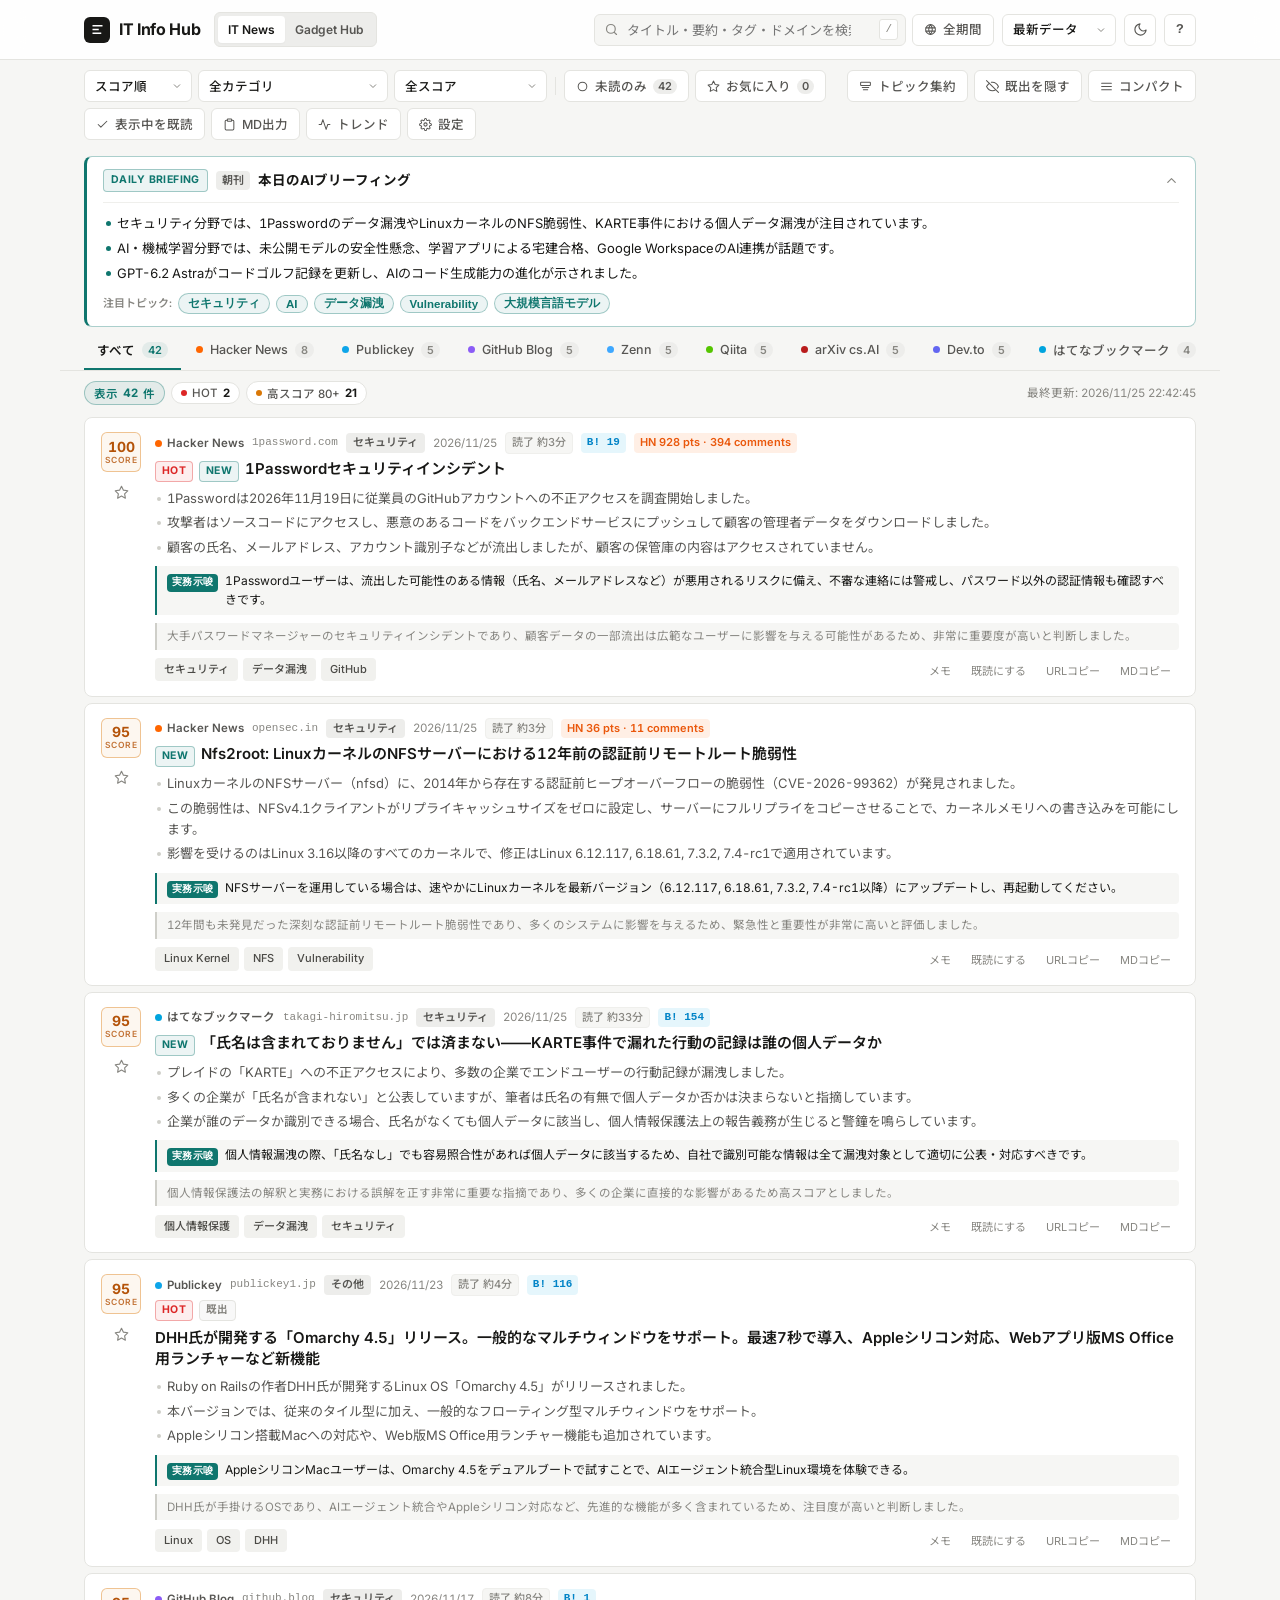
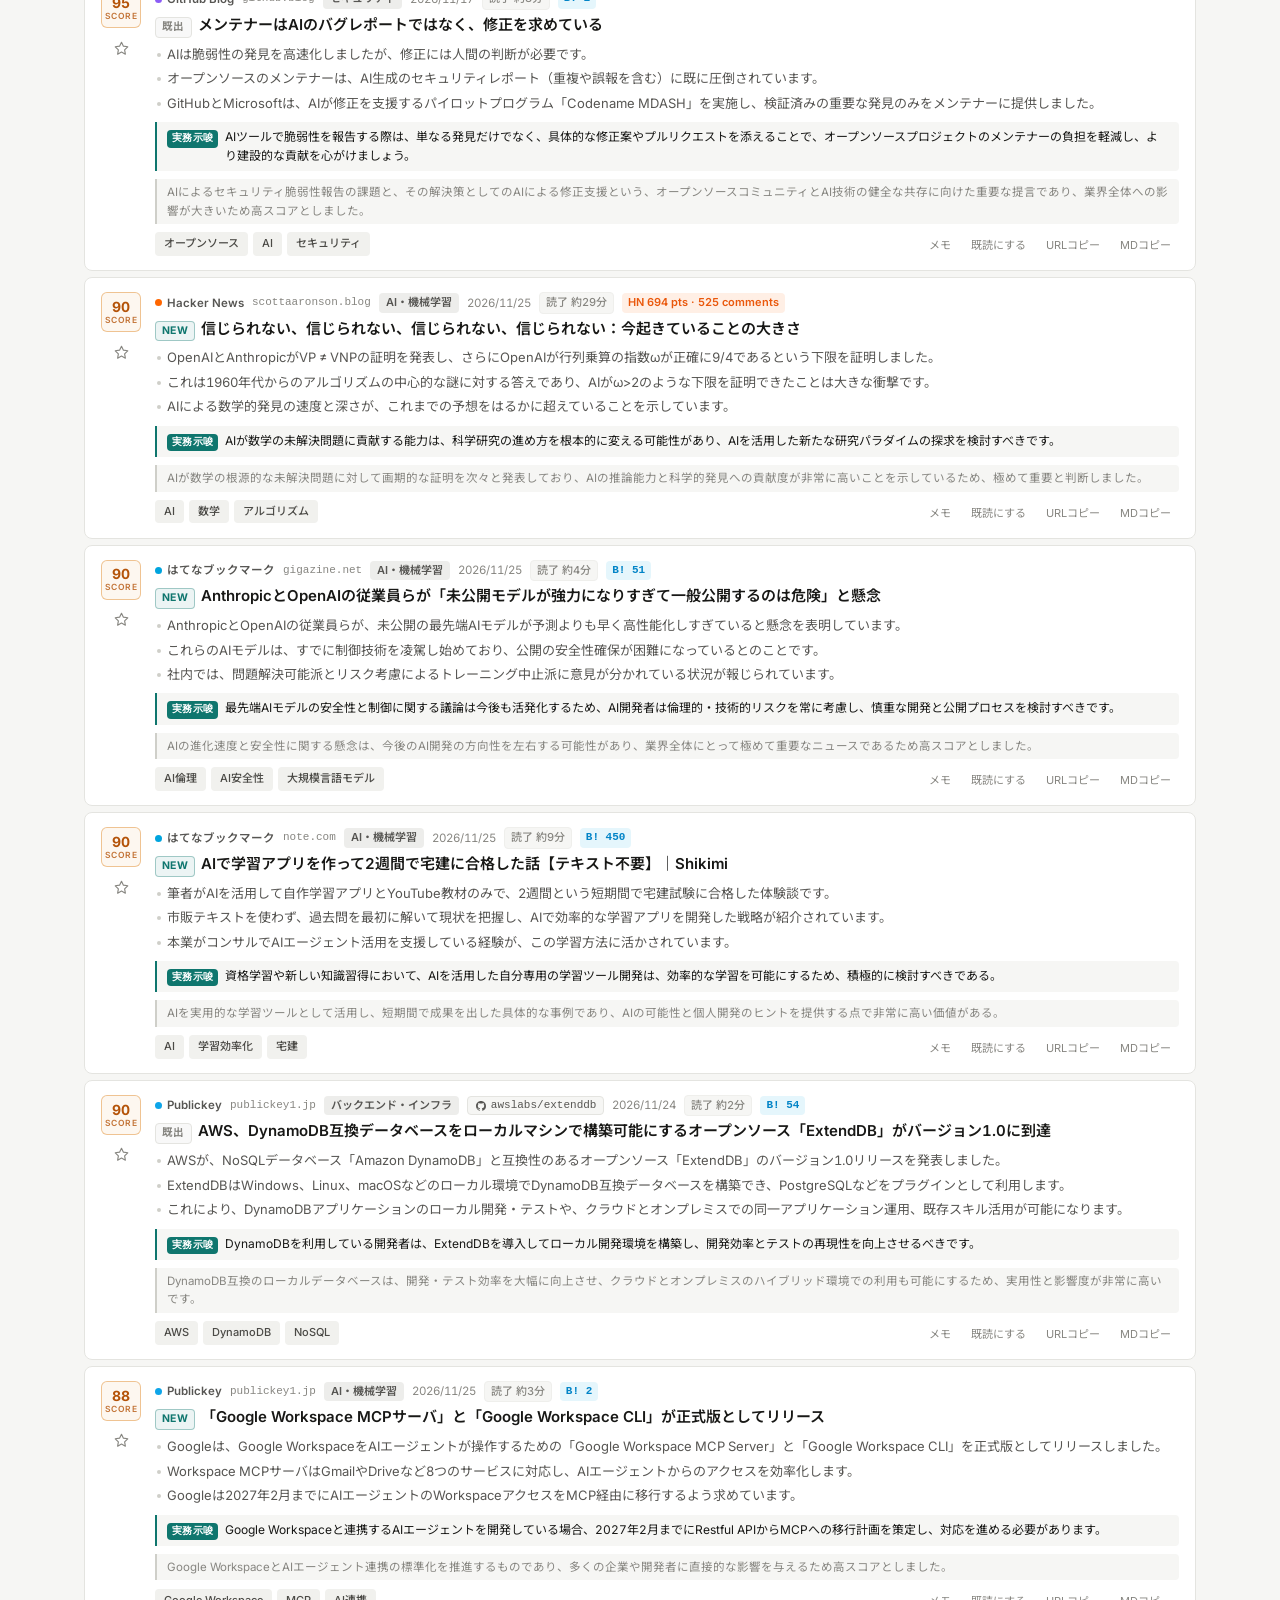
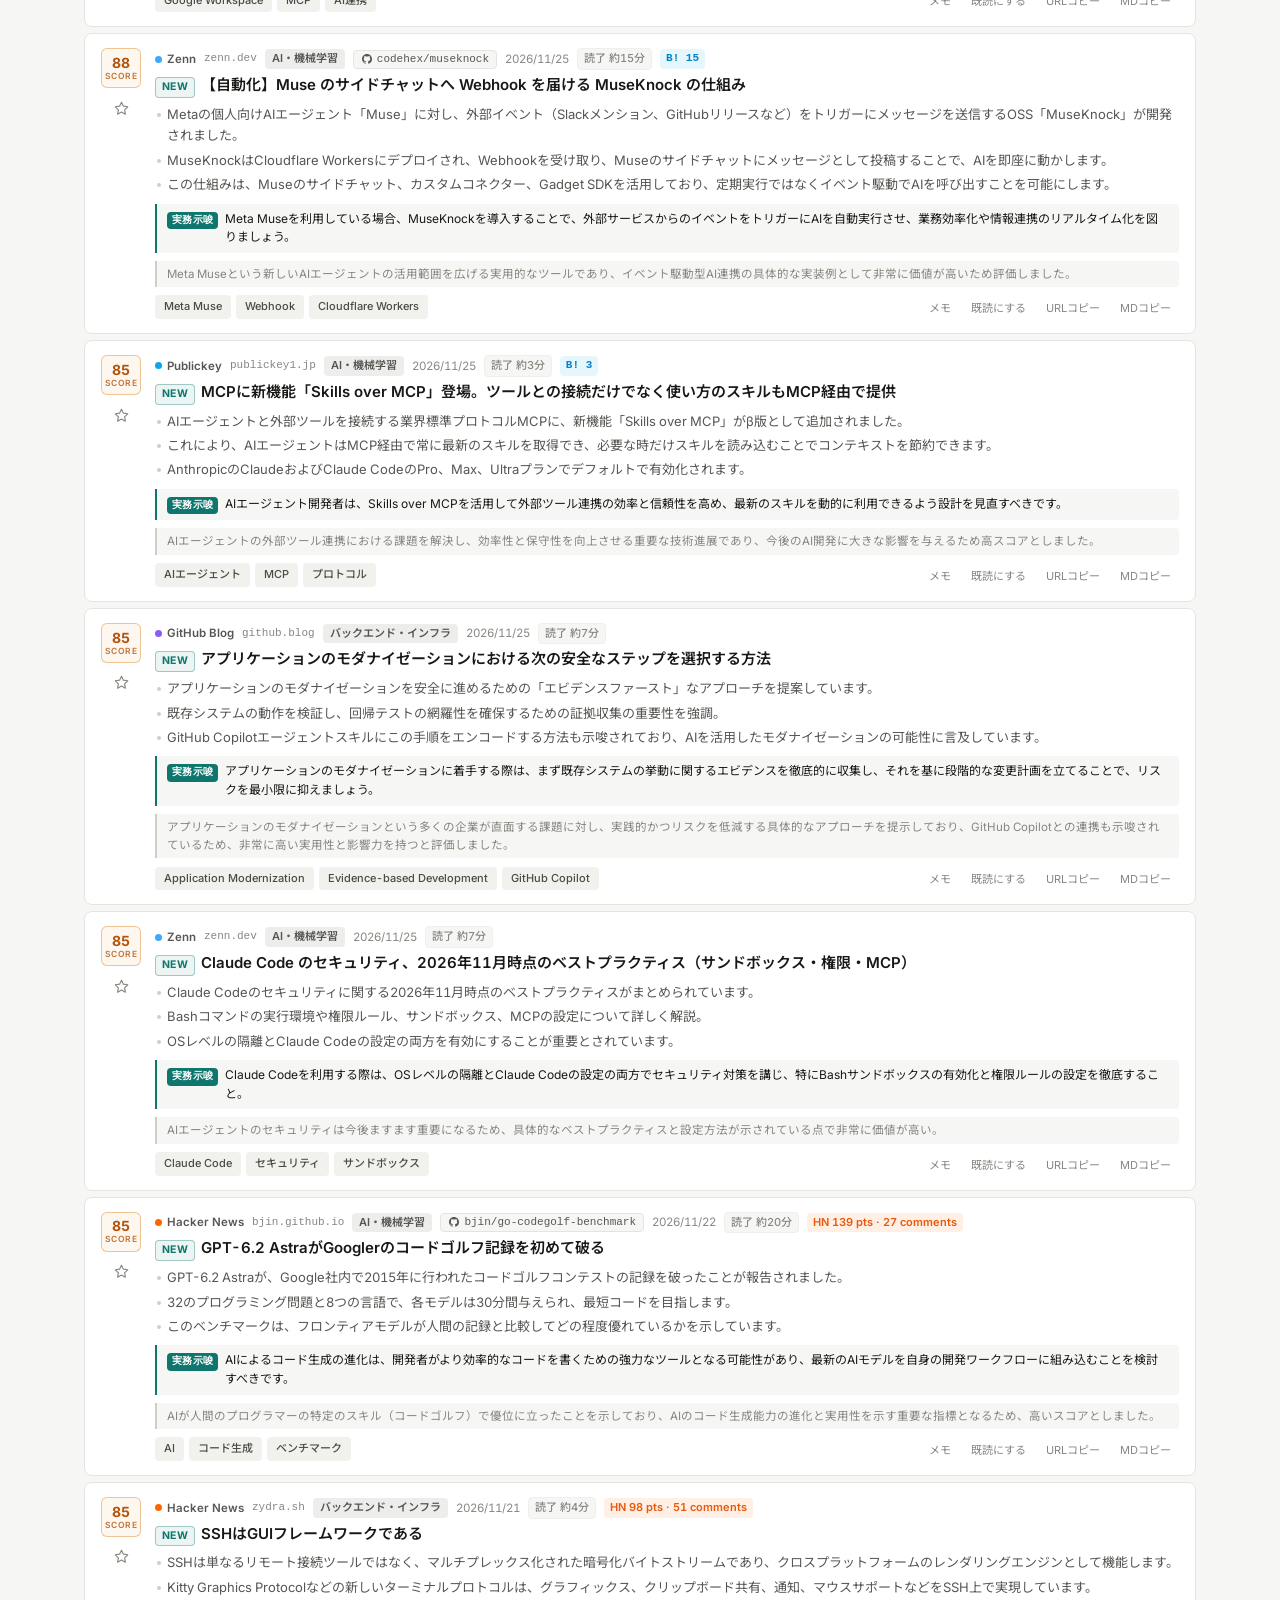
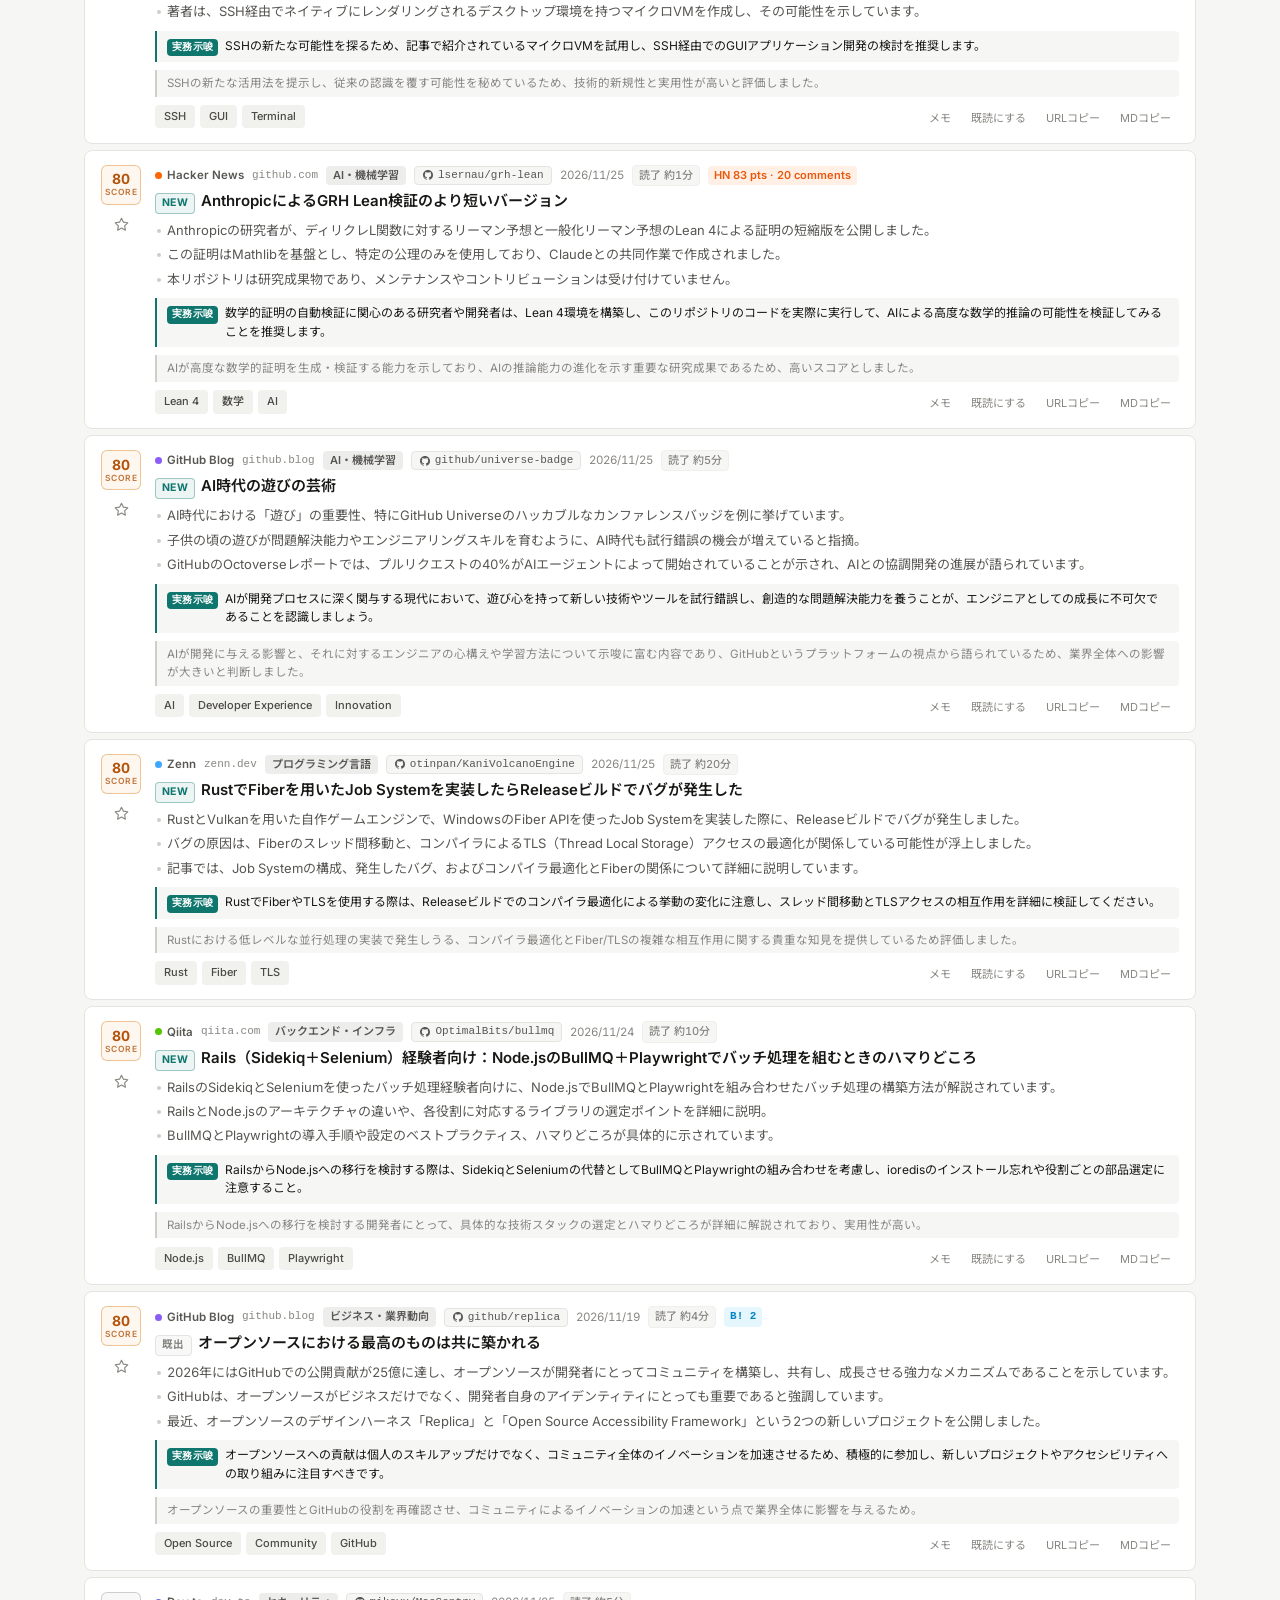
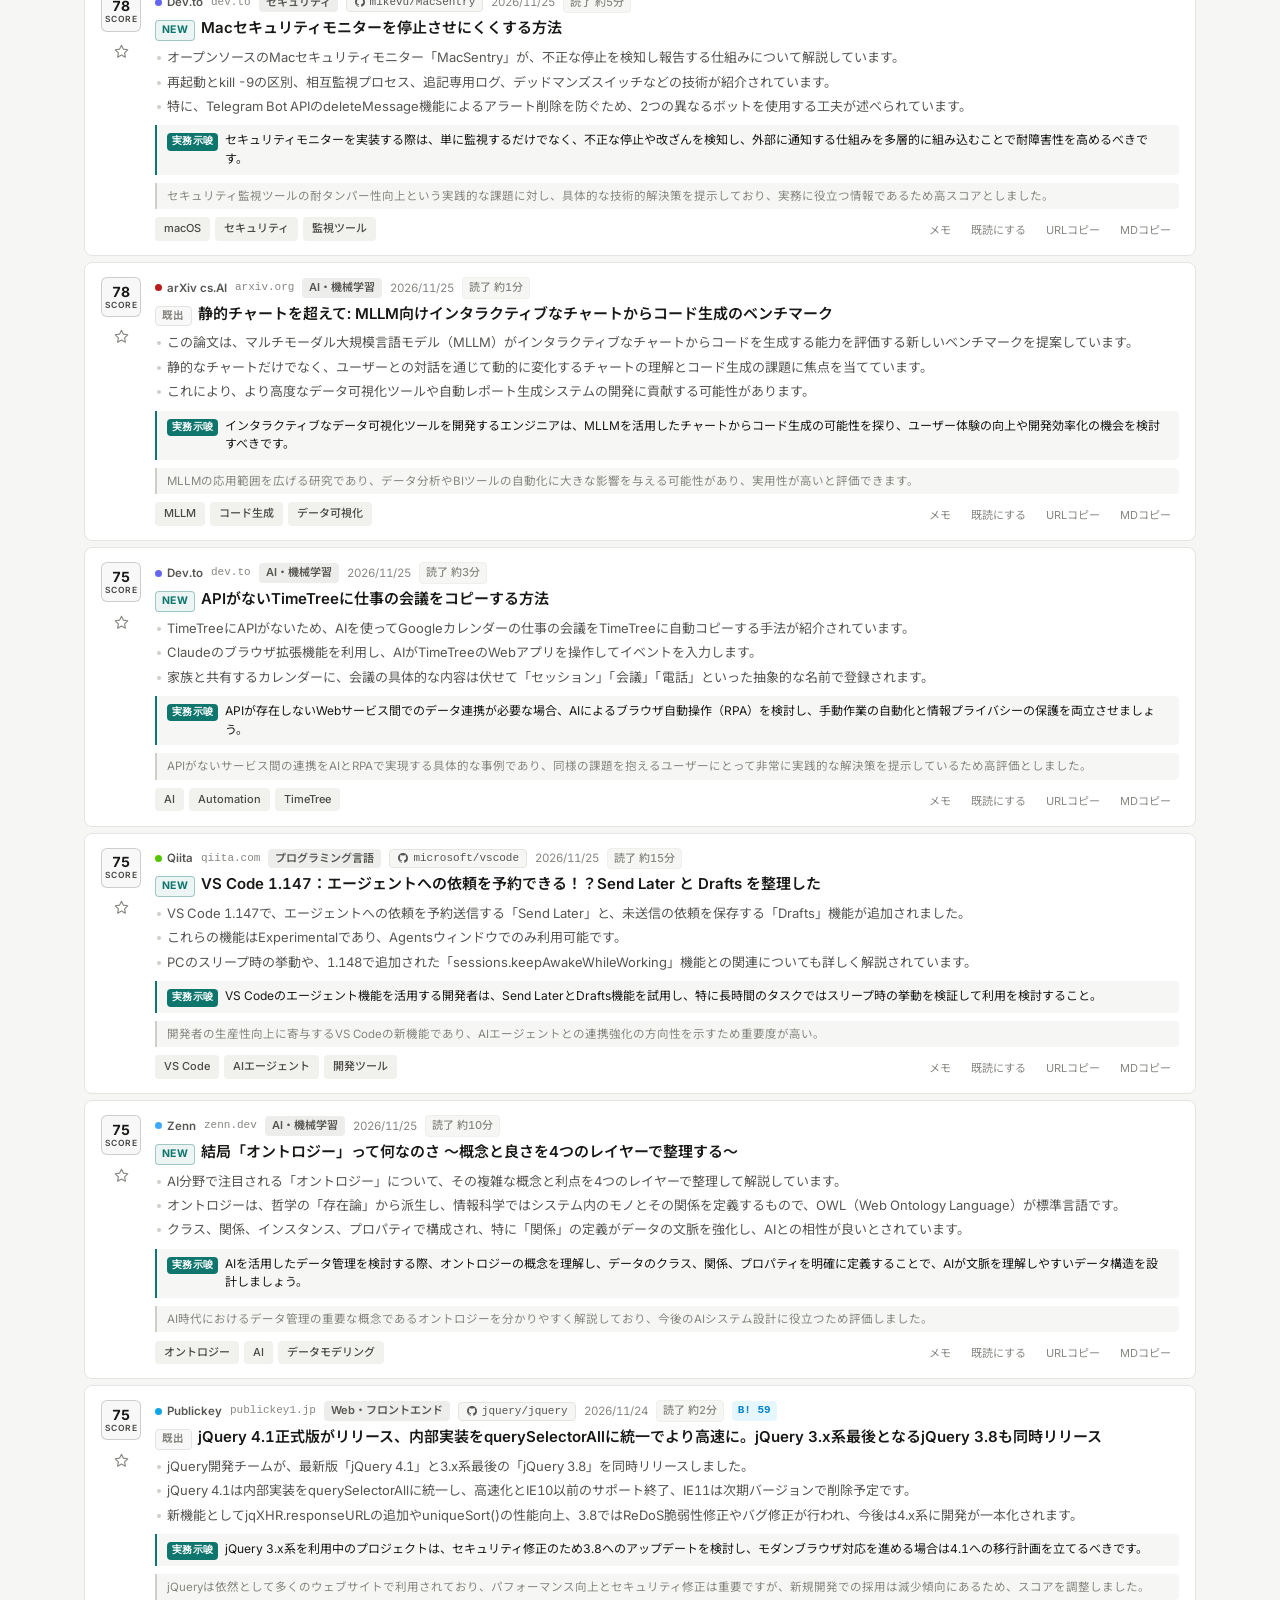
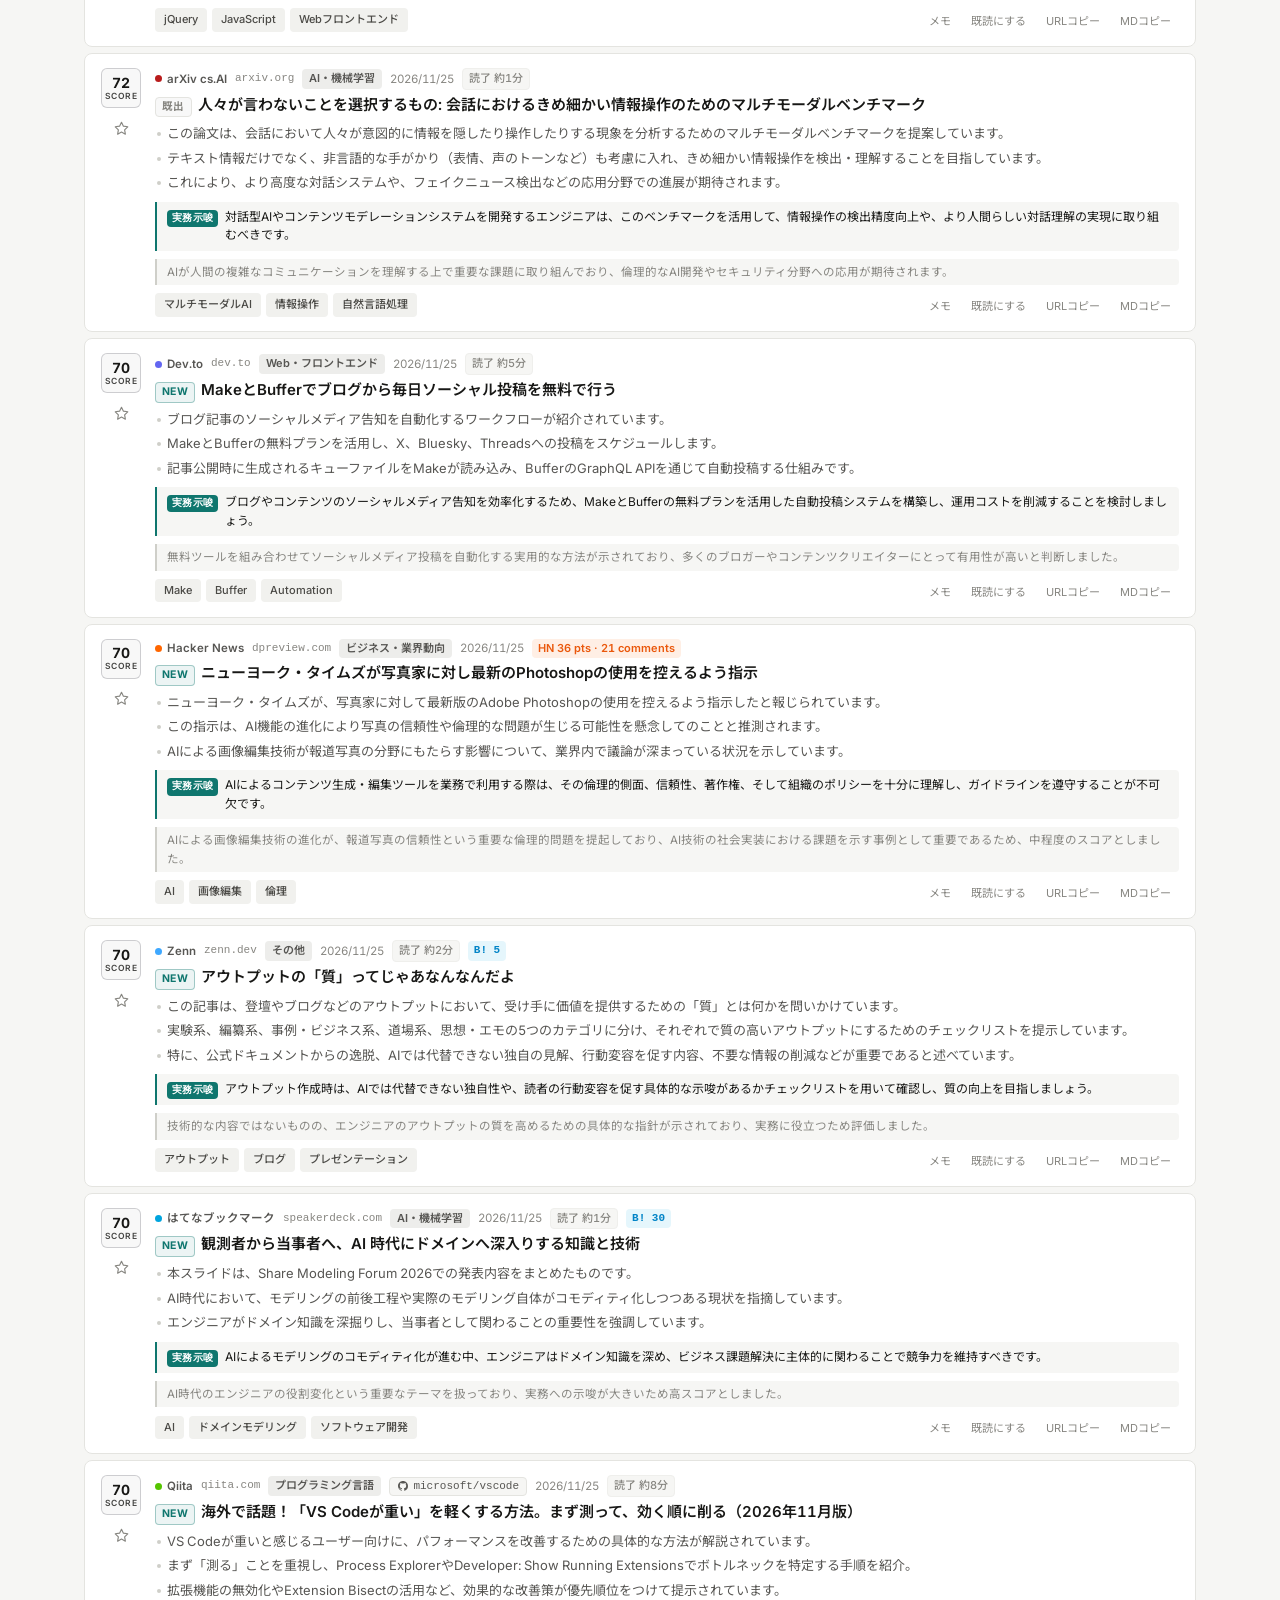
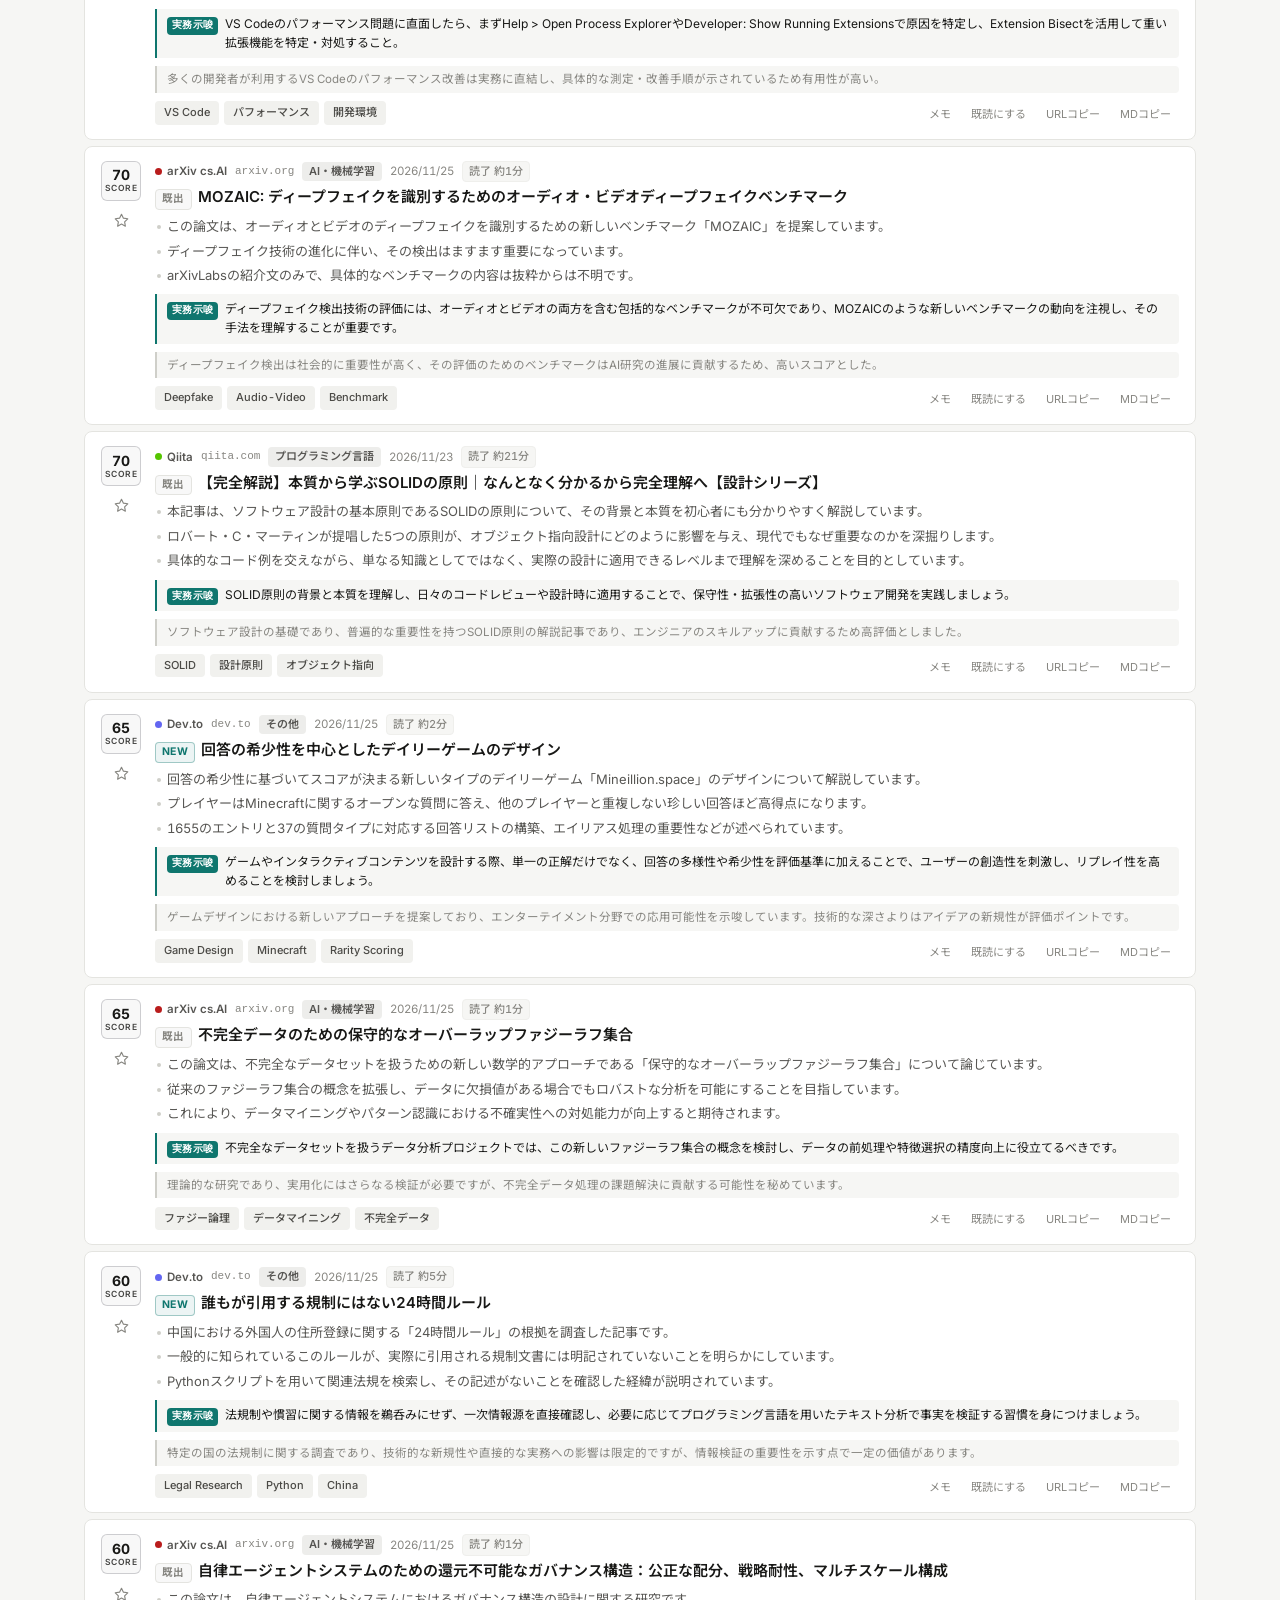
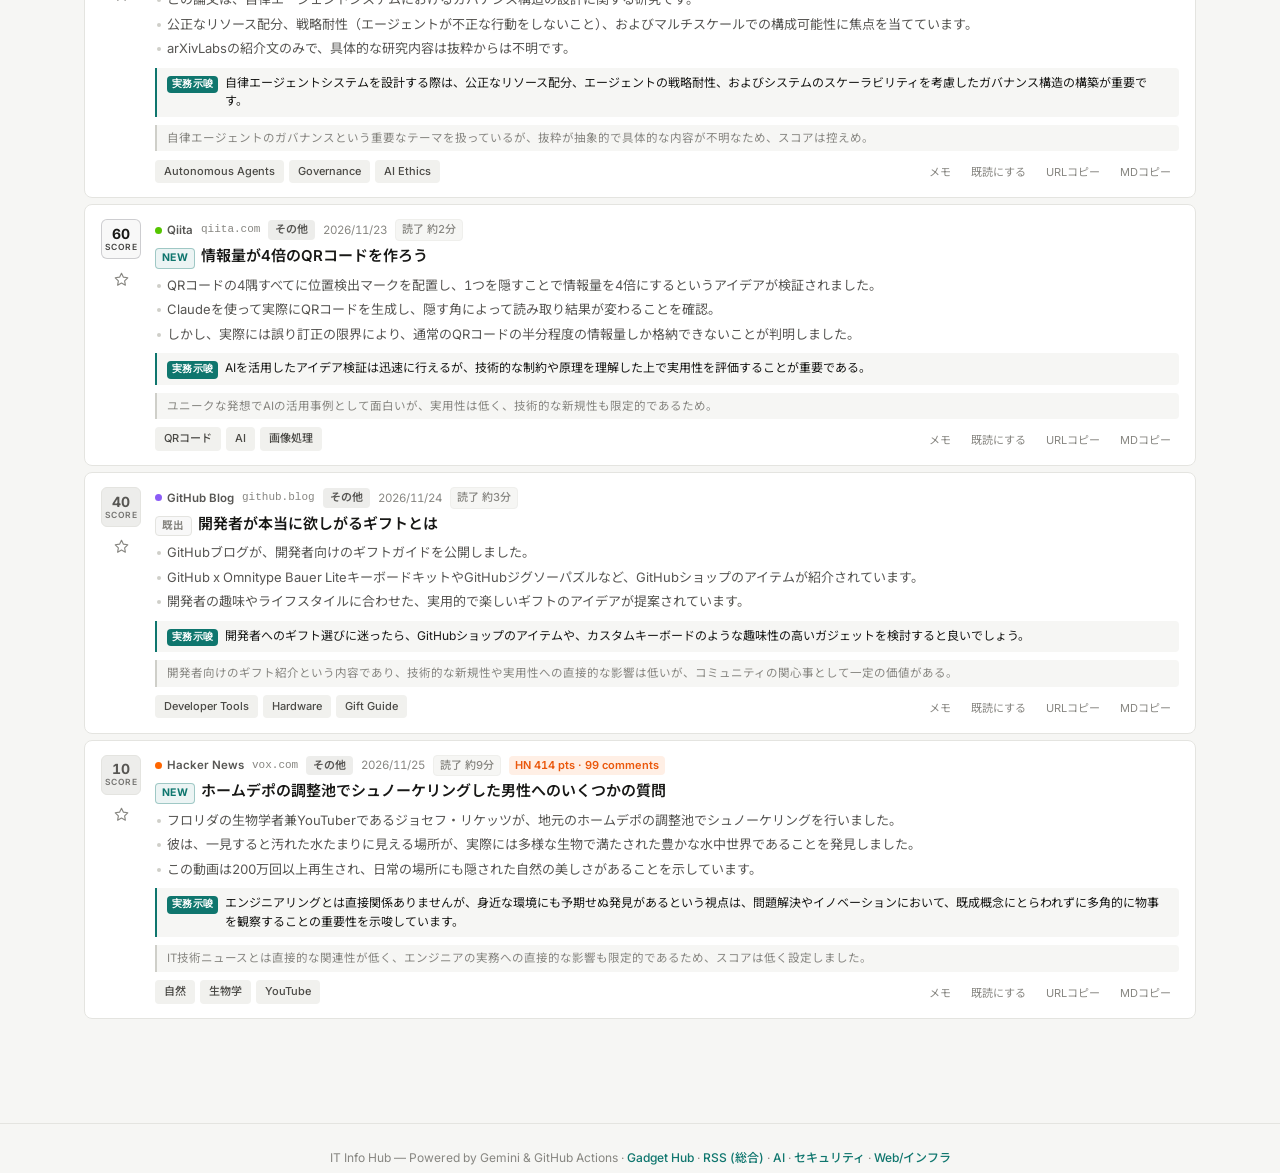
==== commit cf38021f: "fix: Pagesデプロイ失敗修正・ワークフロー共通化・Python/フロントエンドリファクタリングおよび信頼性改善" ====
--- a/index.html
+++ b/index.html
@@ -20,36 +20,13 @@
   <link rel="preconnect" href="https://fonts.googleapis.com">
   <link rel="preconnect" href="https://fonts.gstatic.com" crossorigin>
   <link href="https://fonts.googleapis.com/css2?family=Inter:wght@400;500;600;700&family=Noto+Sans+JP:wght@400;500;600;700&display=swap" rel="stylesheet">
+  <link rel="stylesheet" href="shared.css">
   <style>
     /* ============================================================
-       CSS Variables — Light & Dark Theme
+       Page-specific Variables — Light & Dark Theme
        ============================================================ */
     :root {
-      --font-sans: 'Inter', 'Noto Sans JP', -apple-system, BlinkMacSystemFont, sans-serif;
-      --font-mono: ui-monospace, SFMono-Regular, Menlo, Monaco, Consolas, monospace;
-      --bg-primary: #ffffff;
-      --bg-secondary: #f6f6f4;
-      --bg-tertiary: #ededeb;
-      --bg-elevated: #ffffff;
-      --bg-hover: rgba(24, 24, 22, 0.04);
       --bg-active: rgba(24, 24, 22, 0.07);
-      --text-primary: #181816;
-      --text-secondary: #575653;
-      --text-tertiary: #878681;
-      --border-color: #e4e4e0;
-      --border-strong: #cfcfc9;
-      --border-light: #efefec;
-      --accent: #0f766e;
-      --accent-hover: #0d635c;
-      --accent-subtle: rgba(15, 118, 110, 0.08);
-      --accent-border: rgba(15, 118, 110, 0.35);
-      --gold: #b45309;
-      --gold-badge: #d97706;
-      --gold-bg: rgba(217, 119, 6, 0.06);
-      --gold-border: rgba(217, 119, 6, 0.4);
-      --silver: #52525b;
-      --silver-bg: rgba(82, 82, 91, 0.04);
-      --silver-border: rgba(82, 82, 91, 0.25);
       --hot-color: #dc2626;
       --hot-bg: rgba(220, 38, 38, 0.08);
       --hot-border: rgba(220, 38, 38, 0.35);
@@ -57,20 +34,11 @@
       --error-bg: rgba(220, 38, 38, 0.06);
       --tag-bg: #f1f1ee;
       --tag-text: #4b4a46;
-      --shadow-xs: 0 1px 2px rgba(0, 0, 0, 0.03);
       --shadow-sm: 0 2px 6px rgba(0, 0, 0, 0.05);
       --shadow-md: 0 4px 12px rgba(0, 0, 0, 0.08);
-      --shadow-lg: 0 12px 32px rgba(0, 0, 0, 0.12);
-      --radius-xs: 4px;
-      --radius-sm: 6px;
-      --radius-md: 8px;
-      --radius-lg: 12px;
-      --favorite-color: #d97706;
-      --favorite-bg: rgba(217, 119, 6, 0.1);
       --keyword-color: #6d28d9;
       --keyword-bg: rgba(109, 40, 217, 0.08);
       --keyword-border: rgba(109, 40, 217, 0.35);
-      --hl-bg: rgba(234, 179, 8, 0.28);
       --hl-text: inherit;
       /* dataviz palette (light) */
       --viz-series-1: #0f766e;
@@ -85,29 +53,7 @@
     }
 
     [data-theme="dark"] {
-      --bg-primary: #141413;
-      --bg-secondary: #0d0d0c;
-      --bg-tertiary: #222220;
-      --bg-elevated: #1c1c1a;
-      --bg-hover: rgba(255, 255, 255, 0.045);
       --bg-active: rgba(255, 255, 255, 0.08);
-      --text-primary: #eceae5;
-      --text-secondary: #a1a09a;
-      --text-tertiary: #6e6d68;
-      --border-color: #282826;
-      --border-strong: #3a3a36;
-      --border-light: #1f1f1d;
-      --accent: #14b8a6;
-      --accent-hover: #2dd4bf;
-      --accent-subtle: rgba(20, 184, 166, 0.12);
-      --accent-border: rgba(20, 184, 166, 0.4);
-      --gold: #f59e0b;
-      --gold-badge: #d97706;
-      --gold-bg: rgba(245, 158, 11, 0.08);
-      --gold-border: rgba(245, 158, 11, 0.45);
-      --silver: #a1a1aa;
-      --silver-bg: rgba(161, 161, 170, 0.06);
-      --silver-border: rgba(161, 161, 170, 0.3);
       --hot-color: #f87171;
       --hot-bg: rgba(248, 113, 113, 0.12);
       --hot-border: rgba(248, 113, 113, 0.4);
@@ -115,16 +61,11 @@
       --error-bg: rgba(248, 113, 113, 0.09);
       --tag-bg: #222220;
       --tag-text: #a1a09a;
-      --shadow-xs: 0 1px 2px rgba(0, 0, 0, 0.25);
       --shadow-sm: 0 2px 6px rgba(0, 0, 0, 0.35);
       --shadow-md: 0 4px 12px rgba(0, 0, 0, 0.45);
-      --shadow-lg: 0 12px 32px rgba(0, 0, 0, 0.6);
-      --favorite-color: #fbbf24;
-      --favorite-bg: rgba(251, 191, 36, 0.14);
       --keyword-color: #a78bfa;
       --keyword-bg: rgba(167, 139, 250, 0.14);
       --keyword-border: rgba(167, 139, 250, 0.4);
-      --hl-bg: rgba(250, 204, 21, 0.25);
       /* dataviz palette (dark) */
       --viz-series-1: #14b8a6;
       --viz-series-2: #60a5fa;
@@ -137,225 +78,14 @@
       --viz-surface: #181816;
     }
 
-    /* ============================================================
-       Base Reset & Layout
-       ============================================================ */
-    *, *::before, *::after { box-sizing: border-box; margin: 0; padding: 0; }
-    html { scroll-behavior: smooth; }
-    body {
-      font-family: var(--font-sans);
-      background: var(--bg-secondary);
-      color: var(--text-primary);
-      line-height: 1.6;
-      -webkit-font-smoothing: antialiased;
-      font-variant-numeric: tabular-nums;
-      transition: background 0.2s ease, color 0.2s ease;
-    }
-
-    .icon-svg {
-      width: 15px;
-      height: 15px;
-      stroke: currentColor;
-      stroke-width: 1.85;
-      stroke-linecap: round;
-      stroke-linejoin: round;
-      fill: none;
-      flex-shrink: 0;
-    }
-    .icon-svg.sm { width: 13px; height: 13px; }
-    .icon-svg.lg { width: 18px; height: 18px; }
-
-    mark.hl {
-      background: var(--hl-bg);
-      color: var(--hl-text);
-      padding: 0 2px;
-      border-radius: 2px;
-    }
-
-    /* ============================================================
-       Header
-       ============================================================ */
-    .header {
-      background: rgba(255, 255, 255, 0.88);
-      border-bottom: 1px solid var(--border-color);
-      position: sticky;
-      top: 0;
-      z-index: 100;
-      backdrop-filter: blur(12px);
-      -webkit-backdrop-filter: blur(12px);
-    }
-    [data-theme="dark"] .header {
-      background: rgba(20, 20, 19, 0.88);
-    }
-
-    .header-inner {
-      max-width: 1160px;
-      margin: 0 auto;
-      padding: 12px 24px;
-      display: flex;
-      align-items: center;
-      justify-content: space-between;
-      gap: 14px;
-    }
-
-    .brand-group {
-      display: flex;
-      align-items: center;
-      gap: 14px;
-    }
-
-    .logo {
-      display: inline-flex;
-      align-items: center;
-      gap: 9px;
-      font-size: 16px;
-      font-weight: 700;
-      letter-spacing: -0.02em;
-      white-space: nowrap;
-      text-decoration: none;
-      color: var(--text-primary);
-    }
-    .logo-mark {
-      width: 26px;
-      height: 26px;
-      border-radius: 6px;
-      background: var(--text-primary);
-      color: var(--bg-primary);
-      display: inline-flex;
-      align-items: center;
-      justify-content: center;
-    }
-    .logo-mark svg {
-      width: 15px;
-      height: 15px;
-      stroke: currentColor;
-      stroke-width: 2.2;
-      fill: none;
-    }
-
-    .nav-switch {
-      display: inline-flex;
-      align-items: center;
-      background: var(--bg-tertiary);
-      padding: 3px;
-      border-radius: var(--radius-sm);
-      border: 1px solid var(--border-color);
-    }
-    .nav-switch a {
-      display: inline-flex;
-      align-items: center;
-      gap: 6px;
-      padding: 4px 10px;
-      border-radius: var(--radius-xs);
-      font-size: 12px;
-      font-weight: 600;
-      text-decoration: none;
-      color: var(--text-secondary);
-      transition: all 0.15s ease;
-      white-space: nowrap;
-    }
-    .nav-switch a:hover { color: var(--text-primary); }
-    .nav-switch a.active {
-      background: var(--bg-primary);
-      color: var(--text-primary);
-      box-shadow: var(--shadow-xs);
-    }
-
-    .header-controls {
-      display: flex;
-      align-items: center;
-      gap: 8px;
-      flex: 1;
-      justify-content: flex-end;
-      flex-wrap: wrap;
-    }
-
-    /* ============================================================
-       Controls: Buttons, Selects, Search
-       ============================================================ */
-    .btn {
-      display: inline-flex;
-      align-items: center;
-      justify-content: center;
-      gap: 6px;
-      padding: 6px 11px;
-      border: 1px solid var(--border-color);
-      border-radius: var(--radius-sm);
-      background: var(--bg-primary);
-      color: var(--text-secondary);
-      font-size: 12.5px;
-      font-weight: 500;
-      font-family: var(--font-sans);
-      cursor: pointer;
-      transition: all 0.14s ease;
-      white-space: nowrap;
-      text-decoration: none;
-      line-height: 1.2;
-      height: 32px;
-    }
-    .btn:hover {
-      background: var(--bg-hover);
-      color: var(--text-primary);
-      border-color: var(--border-strong);
-    }
-    .btn.icon-only {
-      padding: 0;
-      width: 32px;
-    }
-    .btn.active {
-      background: var(--accent-subtle);
-      color: var(--accent);
-      border-color: var(--accent-border);
-      font-weight: 600;
-    }
-    .btn-fav.active {
-      background: var(--favorite-bg);
-      color: var(--favorite-color);
-      border-color: var(--gold-border);
-    }
+    .logo-mark svg { stroke-width: 2.2; }
+    mark.hl { color: var(--hl-text); }
+
     .btn-keyword.active {
       background: var(--keyword-bg);
       color: var(--keyword-color);
       border-color: var(--keyword-border);
     }
-    .btn-count {
-      font-size: 11px;
-      padding: 1px 5px;
-      border-radius: 999px;
-      background: var(--bg-tertiary);
-      color: var(--text-secondary);
-      font-weight: 600;
-    }
-    .btn.active .btn-count {
-      background: rgba(15, 118, 110, 0.16);
-      color: var(--accent);
-    }
-
-    .select-wrap {
-      position: relative;
-      display: inline-flex;
-      align-items: center;
-    }
-    .select-wrap select {
-      height: 32px;
-      padding: 0 26px 0 10px;
-      border: 1px solid var(--border-color);
-      border-radius: var(--radius-sm);
-      background: var(--bg-primary);
-      color: var(--text-primary);
-      font-size: 12.5px;
-      font-weight: 500;
-      font-family: var(--font-sans);
-      cursor: pointer;
-      appearance: none;
-      background-image: url("data:image/svg+xml,%3Csvg xmlns='http://www.w3.org/2000/svg' width='12' height='12' viewBox='0 0 24 24' fill='none' stroke='%23878681' stroke-width='2'%3E%3Cpath d='M6 9l6 6 6-6'/%3E%3C/svg%3E");
-      background-repeat: no-repeat;
-      background-position: right 8px center;
-      max-width: 190px;
-      transition: border-color 0.15s;
-    }
-    .select-wrap select:hover { border-color: var(--border-strong); }
-    .select-wrap select:focus { outline: none; border-color: var(--accent); }
 
     .search-group {
       display: flex;
@@ -365,86 +95,10 @@
       min-width: 220px;
       max-width: 400px;
     }
-    .search-box {
-      position: relative;
-      flex: 1;
-      display: flex;
-      align-items: center;
-    }
-    .search-box .search-icon {
-      position: absolute;
-      left: 10px;
-      color: var(--text-tertiary);
-      pointer-events: none;
-    }
-    .search-box input {
-      width: 100%;
-      height: 32px;
-      padding: 0 54px 0 32px;
-      border: 1px solid var(--border-color);
-      border-radius: var(--radius-sm);
-      background: var(--bg-secondary);
-      color: var(--text-primary);
-      font-size: 13px;
-      font-family: var(--font-sans);
-      transition: border-color 0.15s, background 0.15s, box-shadow 0.15s;
-    }
-    .search-box input:focus {
-      outline: none;
-      background: var(--bg-primary);
-      border-color: var(--accent);
-      box-shadow: 0 0 0 3px var(--accent-subtle);
-    }
-    .search-kbd {
-      position: absolute;
-      right: 8px;
-      font-family: var(--font-mono);
-      font-size: 11px;
-      padding: 1px 5px;
-      border: 1px solid var(--border-color);
-      border-radius: 3px;
-      color: var(--text-tertiary);
-      background: var(--bg-primary);
-      pointer-events: none;
-    }
-    .search-clear {
-      position: absolute;
-      right: 6px;
-      width: 20px;
-      height: 20px;
-      border: none;
-      background: var(--bg-tertiary);
-      color: var(--text-secondary);
-      border-radius: 50%;
-      cursor: pointer;
-      display: none;
-      align-items: center;
-      justify-content: center;
-      font-size: 12px;
-      line-height: 1;
-    }
-    .search-clear.visible { display: inline-flex; }
-    .search-clear:hover { color: var(--text-primary); }
 
     /* ============================================================
-       Toolbar (filters bar below header)
+       Filter Chips (below header)
        ============================================================ */
-    .toolbar {
-      max-width: 1160px;
-      margin: 0 auto;
-      padding: 10px 24px 6px;
-      display: flex;
-      align-items: center;
-      gap: 6px;
-      flex-wrap: wrap;
-    }
-    .toolbar-divider {
-      width: 1px;
-      height: 18px;
-      background: var(--border-color);
-      margin: 0 2px;
-    }
-    .toolbar-spacer { margin-left: auto; }
 
     .filter-chip {
       display: none;
@@ -472,22 +126,6 @@
       color: var(--hot-color);
       border-color: var(--hot-border);
     }
-    .reset-all-btn {
-      display: none;
-      align-items: center;
-      gap: 4px;
-      height: 28px;
-      padding: 0 8px;
-      font-size: 12px;
-      color: var(--text-secondary);
-      background: transparent;
-      border: 1px dashed var(--border-strong);
-      border-radius: var(--radius-xs);
-      cursor: pointer;
-      font-family: var(--font-sans);
-    }
-    .reset-all-btn.visible { display: inline-flex; }
-    .reset-all-btn:hover { color: var(--text-primary); border-style: solid; }
 
     /* ============================================================
        Settings & Trend Panels
@@ -1527,190 +1165,19 @@
       color: var(--text-primary);
     }
 
-    /* Compact Mode */
-    .card-list.compact .card {
-      padding: 9px 14px;
-      align-items: center;
-    }
-    .card-list.compact .card-rail {
-      flex-direction: row;
-      gap: 8px;
-    }
-    .card-list.compact .score-badge {
-      width: 32px;
-      height: 26px;
-      font-size: 12.5px;
-    }
-    .card-list.compact .score-badge small { display: none; }
-    .card-list.compact .card-details {
-      display: none;
-      margin-top: 8px;
-      padding-top: 8px;
-      border-top: 1px solid var(--border-light);
-    }
-    .card-list.compact .card.expanded {
-      align-items: flex-start;
-    }
-    .card-list.compact .card.expanded .card-details {
-      display: block;
-    }
     .card-list.compact .card-title-row {
       margin-bottom: 0;
     }
 
-    /* ============================================================
-       Empty / Loading States
-       ============================================================ */
-    .state-msg {
-      text-align: center;
-      padding: 72px 20px;
-      color: var(--text-tertiary);
-      background: var(--bg-primary);
-      border: 1px solid var(--border-color);
-      border-radius: var(--radius-md);
-    }
-    .state-msg .state-icon {
-      width: 40px;
-      height: 40px;
-      margin: 0 auto 12px;
-      color: var(--text-tertiary);
-      display: flex;
-      align-items: center;
-      justify-content: center;
-    }
-    .state-msg .state-icon svg {
-      width: 36px;
-      height: 36px;
-      stroke: currentColor;
-      stroke-width: 1.5;
-      fill: none;
-    }
-    .state-msg .title { font-size: 16px; font-weight: 600; margin-bottom: 6px; color: var(--text-primary); }
-    .state-msg .desc { font-size: 13px; color: var(--text-secondary); }
-
-    .spinner {
-      width: 32px;
-      height: 32px;
-      margin: 0 auto 14px;
-      border: 2.5px solid var(--border-color);
-      border-top-color: var(--accent);
-      border-radius: 50%;
-      animation: spin 0.75s linear infinite;
-    }
-    @keyframes spin { to { transform: rotate(360deg); } }
     @keyframes fadeIn { to { opacity: 1; } }
     .card.is-read { animation: fadeInRead 0.25s ease forwards; }
     @keyframes fadeInRead { to { opacity: 0.6; } }
+    .toast { animation: fadeIn 0.18s ease forwards; }
+    .modal { max-width: 480px; }
 
     /* ============================================================
-       Toast Notification & Modal
+       Responsive
        ============================================================ */
-    .toast-wrap {
-      position: fixed;
-      bottom: 20px;
-      right: 20px;
-      z-index: 600;
-      display: flex;
-      flex-direction: column;
-      gap: 8px;
-      pointer-events: none;
-    }
-    .toast {
-      pointer-events: auto;
-      display: inline-flex;
-      align-items: center;
-      gap: 10px;
-      padding: 10px 14px;
-      background: var(--text-primary);
-      color: var(--bg-primary);
-      border-radius: var(--radius-sm);
-      box-shadow: var(--shadow-lg);
-      font-size: 12.5px;
-      font-weight: 500;
-      animation: fadeIn 0.18s ease forwards;
-    }
-    .toast-action {
-      border: 1px solid rgba(255, 255, 255, 0.3);
-      background: transparent;
-      color: inherit;
-      padding: 2px 8px;
-      border-radius: var(--radius-xs);
-      font-size: 11.5px;
-      font-weight: 600;
-      cursor: pointer;
-      font-family: var(--font-sans);
-    }
-    [data-theme="dark"] .toast-action {
-      border-color: rgba(0, 0, 0, 0.3);
-    }
-
-    .modal-backdrop {
-      position: fixed;
-      inset: 0;
-      z-index: 550;
-      background: rgba(0, 0, 0, 0.45);
-      backdrop-filter: blur(2px);
-      display: none;
-      align-items: center;
-      justify-content: center;
-      padding: 20px;
-    }
-    .modal-backdrop.visible { display: flex; }
-    .modal {
-      background: var(--bg-primary);
-      border: 1px solid var(--border-color);
-      border-radius: var(--radius-lg);
-      box-shadow: var(--shadow-lg);
-      max-width: 480px;
-      width: 100%;
-      padding: 20px;
-    }
-    .modal-head {
-      display: flex;
-      align-items: center;
-      justify-content: space-between;
-      margin-bottom: 14px;
-      padding-bottom: 10px;
-      border-bottom: 1px solid var(--border-light);
-    }
-    .modal-head h2 { font-size: 15px; font-weight: 700; }
-    .shortcut-list {
-      display: grid;
-      grid-template-columns: 1fr 1fr;
-      gap: 8px 16px;
-      font-size: 12.5px;
-    }
-    .shortcut-item {
-      display: flex;
-      align-items: center;
-      justify-content: space-between;
-      color: var(--text-secondary);
-    }
-    .shortcut-item kbd {
-      font-family: var(--font-mono);
-      font-size: 11px;
-      padding: 2px 6px;
-      border: 1px solid var(--border-strong);
-      border-radius: var(--radius-xs);
-      background: var(--bg-secondary);
-      color: var(--text-primary);
-      font-weight: 600;
-    }
-
-    /* ============================================================
-       Footer & Responsive
-       ============================================================ */
-    .footer {
-      text-align: center;
-      padding: 24px;
-      font-size: 12px;
-      color: var(--text-tertiary);
-      border-top: 1px solid var(--border-color);
-      margin-top: 40px;
-    }
-    .footer a { color: var(--accent); text-decoration: none; font-weight: 500; }
-    .footer a:hover { text-decoration: underline; }
-
     @media (max-width: 768px) {
       .header-inner { flex-wrap: wrap; padding: 10px 16px; }
       .search-group { min-width: 100%; max-width: none; order: 10; }
@@ -2110,9 +1577,24 @@
     <a href="feed_web.xml">Web/インフラ</a>
   </footer>
 
+  <script src="shared.js"></script>
   <script>
     (() => {
       'use strict';
+
+      const {
+        store,
+        esc,
+        safeUrl,
+        createToaster,
+        createThemeController,
+        parseSearchQuery,
+        highlightText,
+        debounce,
+        trimAndSaveSet,
+        bindModal,
+        registerServiceWorker,
+      } = window.ITInfoHub;
 
       // ── State ──
       let allArticles = [];
@@ -2140,16 +1622,6 @@
       let renderLimit = PAGE_SIZE;
 
       // ── localStorage ──
-      const store = {
-        get(key, fallback) {
-          try { return JSON.parse(localStorage.getItem(key)) ?? fallback; }
-          catch { return fallback; }
-        },
-        set(key, value) {
-          try { localStorage.setItem(key, JSON.stringify(value)); }
-          catch { /* storage unavailable */ }
-        },
-      };
       let favorites = store.get('itinfohub_favorites', []);
       let readUrls = new Set(store.get('itinfohub_read', []));
       let keywords = store.get('itinfohub_keywords', []);
@@ -2188,11 +1660,6 @@
       const toastWrap = $('#toastWrap');
       const shortcutModal = $('#shortcutModal');
 
-      // ── Security & Formatting helpers ──
-      const esc = (s) => String(s ?? '').replace(/[&<>"']/g,
-        (c) => ({ '&': '&amp;', '<': '&lt;', '>': '&gt;', '"': '&quot;', "'": '&#39;' }[c]));
-      const safeUrl = (u) => /^https?:\/\//i.test(String(u || '')) ? String(u) : '#';
-
       function extractDomain(url) {
         try {
           return new URL(url).hostname.replace(/^www\./, '');
@@ -2201,58 +1668,17 @@
         }
       }
 
-      // ── Toast Notification ──
-      function showToast(message, actionLabel = null, onAction = null) {
-        const el = document.createElement('div');
-        el.className = 'toast';
-        const span = document.createElement('span');
-        span.textContent = message;
-        el.appendChild(span);
-        if (actionLabel && onAction) {
-          const btn = document.createElement('button');
-          btn.type = 'button';
-          btn.className = 'toast-action';
-          btn.textContent = actionLabel;
-          btn.addEventListener('click', () => {
-            onAction();
-            el.remove();
-          });
-          el.appendChild(btn);
-        }
-        toastWrap.appendChild(el);
-        setTimeout(() => {
-          if (el.parentNode) el.remove();
-        }, 4000);
-      }
-
-      // ── Theme ──
-      const SUN_SVG = `<svg class="icon-svg" viewBox="0 0 24 24" aria-hidden="true"><circle cx="12" cy="12" r="4"/><path d="M12 2v2M12 20v2M4.93 4.93l1.41 1.41M17.66 17.66l1.41 1.41M2 12h2M20 12h2M4.93 19.07l1.41-1.41M17.66 6.34l1.41-1.41"/></svg>`;
-      const MOON_SVG = `<svg class="icon-svg" viewBox="0 0 24 24" aria-hidden="true"><path d="M21 12.79A9 9 0 1 1 11.21 3 7 7 0 0 0 21 12.79z"/></svg>`;
-
-      function initTheme() {
-        let saved = null;
-        try { saved = localStorage.getItem('itinfohub_theme'); } catch { /* ignore */ }
-        if (saved) {
-          document.documentElement.setAttribute('data-theme', saved.replace(/"/g, ''));
-        } else if (window.matchMedia('(prefers-color-scheme: dark)').matches) {
-          document.documentElement.setAttribute('data-theme', 'dark');
-        }
-        updateThemeIcon();
-      }
-
-      function toggleTheme() {
-        const current = document.documentElement.getAttribute('data-theme');
-        const next = current === 'dark' ? 'light' : 'dark';
-        document.documentElement.setAttribute('data-theme', next);
-        try { localStorage.setItem('itinfohub_theme', next); } catch { /* ignore */ }
-        updateThemeIcon();
-        if (trendPanel.classList.contains('visible')) renderTrendCharts();
-      }
-
-      function updateThemeIcon() {
-        const isDark = document.documentElement.getAttribute('data-theme') === 'dark';
-        themeToggle.innerHTML = isDark ? SUN_SVG : MOON_SVG;
-      }
+      const showToast = createToaster(toastWrap);
+      const copyToClipboard = (text, successMsg) =>
+        window.ITInfoHub.copyToClipboard(text, successMsg, showToast);
+
+      const theme = createThemeController({
+        toggleBtn: themeToggle,
+        onChange: () => {
+          if (trendPanel.classList.contains('visible')) renderTrendCharts();
+        },
+      });
+      const toggleTheme = theme.toggle;
 
       // ── Density & Topic Collapse Mode ──
       function applyDensityUI() {
@@ -2431,9 +1857,7 @@
       }
 
       function saveReadSet() {
-        const arr = [...readUrls].slice(-3000);
-        readUrls = new Set(arr);
-        store.set('itinfohub_read', arr);
+        readUrls = trimAndSaveSet(readUrls, 'itinfohub_read');
       }
 
       function markRead(url) {
@@ -2632,68 +2056,6 @@
           sorted.sort((a, b) => (b.score || 0) - (a.score || 0) || publishedTime(b) - publishedTime(a));
         }
         return sorted;
-      }
-
-      function parseSearchQuery(raw) {
-        const tokens = String(raw || '').trim().split(/\s+/).filter(Boolean);
-        const include = [];
-        const exclude = [];
-        tokens.forEach((t) => {
-          if (t.startsWith('-') && t.length > 1) exclude.push(t.slice(1).toLowerCase());
-          else include.push(t.toLowerCase());
-        });
-        return { include, exclude };
-      }
-
-      function highlightText(rawText, terms) {
-        const str = String(rawText ?? '');
-        if (!terms || !terms.length || !str) return esc(str);
-        const safeTerms = terms
-          .map((t) => String(t).replace(/[.*+?^${}()|[\]\\]/g, '\\$&'))
-          .filter(Boolean);
-        if (!safeTerms.length) return esc(str);
-        const re = new RegExp(`(${safeTerms.join('|')})`, 'gi');
-        let out = '';
-        let lastIndex = 0;
-        let match;
-        while ((match = re.exec(str)) !== null) {
-          if (match[0].length === 0) {
-            re.lastIndex += 1;
-            continue;
-          }
-          if (match.index > lastIndex) {
-            out += esc(str.slice(lastIndex, match.index));
-          }
-          out += `<mark class="hl">${esc(match[0])}</mark>`;
-          lastIndex = re.lastIndex;
-        }
-        if (lastIndex < str.length) {
-          out += esc(str.slice(lastIndex));
-        }
-        return out;
-      }
-
-      function debounce(fn, delay = 150) {
-        let timer = null;
-        const wrapped = (...args) => {
-          clearTimeout(timer);
-          timer = setTimeout(() => { timer = null; fn(...args); }, delay);
-        };
-        wrapped.cancel = () => {
-          clearTimeout(timer);
-          timer = null;
-        };
-        return wrapped;
-      }
-
-      function copyToClipboard(text, successMsg) {
-        if (!navigator.clipboard) {
-          showToast('クリップボードへのコピーが利用できません');
-          return;
-        }
-        navigator.clipboard.writeText(text)
-          .then(() => showToast(successMsg))
-          .catch(() => showToast('クリップボードへのコピーに失敗しました'));
       }
 
       function normalizeArticleUrl(url) {
@@ -2844,7 +2206,7 @@
           filtered = filtered.filter((a) => (a.tags || []).some((t) => t === currentTagFilter));
         }
         if (currentGroupFilter !== null) {
-          filtered = filtered.filter((a) => a.topic_group === currentGroupFilter);
+          filtered = filtered.filter((a) => a.topic_group != null && String(a.topic_group) === String(currentGroupFilter));
         }
         if (favFilterActive) {
           filtered = filtered.filter((a) => isFavorited(a.url));
@@ -2866,7 +2228,7 @@
         const collapsedList = [];
         const groupRepMap = new Map();
         filtered.forEach((art) => {
-          const gid = art.topic_group;
+          const gid = art.topic_group != null ? String(art.topic_group) : null;
           if (gid != null && (art.topic_size || 0) > 1) {
             if (!groupRepMap.has(gid)) {
               groupRepMap.set(gid, art);
@@ -2954,7 +2316,7 @@
           ? `<div class="score-reason-box">${esc(art.score_reason)}</div>`
           : '';
 
-        const children = (art.topic_group != null && threadChildrenMap.get(art.topic_group)) || [];
+        const children = (art.topic_group != null && threadChildrenMap.get(String(art.topic_group))) || [];
         const groupBadge = (art.topic_size || 0) > 1
           ? `<span class="badge badge-group" data-idx="${i}" title="同じ話題の記事を絞り込む">関連 ${art.topic_size}件</span>`
           : '';
@@ -3658,21 +3020,48 @@
       }
 
       // ── Global (all-archive) search (B-1: single index file with fallback) ──
+      function namespaceTopicGroup(art, fallbackDate = '') {
+        if (!art || art.topic_group == null) return art;
+        const rawGroup = String(art.topic_group);
+        if (rawGroup.includes('#')) return art;
+        if (fallbackDate) {
+          return { ...art, topic_group: `${fallbackDate}#${rawGroup}` };
+        }
+        const pubDate = String(art.published || '').slice(0, 10);
+        if (/^\d{4}-\d{2}-\d{2}$/.test(pubDate)) {
+          return { ...art, topic_group: `${pubDate}#${rawGroup}` };
+        }
+        const copy = { ...art };
+        delete copy.topic_group;
+        delete copy.topic_size;
+        return copy;
+      }
+
       async function ensureGlobalArticles() {
         $('#statScopeWrap').style.display = '';
         if (globalArticles) return;
         $('#statScope').textContent = '全期間インデックスを読み込み中…';
+        const todayDate = /^\d{4}-\d{2}-\d{2}/.test(latestGeneratedAt || '')
+          ? latestGeneratedAt.slice(0, 10)
+          : 'today';
 
         // Try unified lightweight index first (1 request instead of N archive requests)
         const idxData = await fetchData('archive/search_index.json');
         if (idxData && Array.isArray(idxData.articles)) {
           const seen = new Set();
           const merged = [];
-          [...allArticles, ...idxData.articles].forEach((a) => {
+          allArticles.forEach((a) => {
             const key = normalizeArticleUrl(a.url);
             if (!key || !seen.has(key)) {
               seen.add(key);
-              merged.push(a);
+              merged.push(namespaceTopicGroup(a, todayDate));
+            }
+          });
+          idxData.articles.forEach((a) => {
+            const key = normalizeArticleUrl(a.url);
+            if (!key || !seen.has(key)) {
+              seen.add(key);
+              merged.push(namespaceTopicGroup(a, ''));
             }
           });
           globalArticles = merged;
@@ -3685,12 +3074,19 @@
         const results = await Promise.all(archiveIndex.map((fn) => fetchArchive(fn)));
         const seen = new Set();
         const merged = [];
-        [{ articles: allArticles }, ...results].forEach((data) => {
-          (data?.articles || []).forEach((a) => {
+        const buckets = [
+          { date: todayDate, articles: allArticles },
+          ...results.map((data, idx) => ({
+            date: archiveIndex[idx].replace('.json', ''),
+            articles: data?.articles || [],
+          })),
+        ];
+        buckets.forEach((bucket) => {
+          bucket.articles.forEach((a) => {
             const key = normalizeArticleUrl(a.url);
             if (!key || !seen.has(key)) {
               seen.add(key);
-              merged.push(a);
+              merged.push(namespaceTopicGroup(a, bucket.date));
             }
           });
         });
@@ -3705,10 +3101,14 @@
           await ensureGlobalArticles();
           buildSourceTabs(currentDataset());
           buildCategorySelect(currentDataset());
-        } else if (!favFilterActive) {
-          $('#statScopeWrap').style.display = 'none';
-          buildSourceTabs(allArticles);
-          buildCategorySelect(allArticles);
+        } else {
+          currentGroupFilter = null;
+          activeGroupFilter.classList.remove('visible');
+          if (!favFilterActive) {
+            $('#statScopeWrap').style.display = 'none';
+            buildSourceTabs(allArticles);
+            buildCategorySelect(allArticles);
+          }
         }
         renderArticles();
       }
@@ -3925,21 +3325,60 @@
         return { daily, topTags, sources, categories };
       }
 
+      async function ensureTrendTargetAvailable(predicate) {
+        const ds = currentDataset();
+        if (ds.some(predicate)) return ds;
+        const wasGlobal = globalSearchActive;
+        if (!globalSearchActive) {
+          globalSearchActive = true;
+          globalSearchBtn.classList.add('active');
+        }
+        await ensureGlobalArticles();
+        const expanded = currentDataset();
+        if (expanded.some(predicate)) {
+          buildSourceTabs(expanded);
+          buildCategorySelect(expanded);
+          return expanded;
+        }
+        if (!wasGlobal) {
+          globalSearchActive = false;
+          globalSearchBtn.classList.remove('active');
+          if (!favFilterActive) $('#statScopeWrap').style.display = 'none';
+        }
+        return null;
+      }
+
       function renderTrendCharts() {
         if (!trendData) return;
         renderLineChart($('#chartDaily'), trendData.daily, '--viz-series-1');
-        renderHBarChart($('#chartTags'), trendData.topTags, '--viz-series-1', (tag) => {
+        renderHBarChart($('#chartTags'), trendData.topTags, '--viz-series-1', async (tag) => {
+          const ds = await ensureTrendTargetAvailable((a) => (a.tags || []).includes(tag));
+          if (!ds) {
+            showToast(`タグ「${tag}」に一致する記事が見つかりませんでした`);
+            return;
+          }
           setTagFilter(tag);
           showToast(`タグ「${tag}」で絞り込みました`);
         });
-        renderHBarChart($('#chartSources'), trendData.sources, '--viz-series-2', (src) => {
+        renderHBarChart($('#chartSources'), trendData.sources, '--viz-series-2', async (src) => {
+          const ds = await ensureTrendTargetAvailable((a) => (a.source || '不明') === src);
+          if (!ds) {
+            showToast(`ソース「${src}」の記事が見つかりませんでした`);
+            return;
+          }
           currentSourceFilter = src;
-          buildSourceTabs(currentDataset());
+          buildSourceTabs(ds);
           renderArticles();
           showToast(`ソース「${src}」で絞り込みました`);
         });
-        renderHBarChart($('#chartCategories'), trendData.categories, '--viz-series-3', (cat) => {
+        renderHBarChart($('#chartCategories'), trendData.categories, '--viz-series-3', async (cat) => {
+          const ds = await ensureTrendTargetAvailable((a) => (a.category || 'その他') === cat);
+          if (!ds) {
+            showToast(`カテゴリ「${cat}」の記事が見つかりませんでした`);
+            return;
+          }
           currentCategoryFilter = cat;
+          buildCategorySelect(ds);
           categorySelect.value = cat;
           renderArticles();
           showToast(`カテゴリ「${cat}」で絞り込みました`);
@@ -4104,7 +3543,7 @@
 
       // ── Init ──
       async function init() {
-        initTheme();
+        theme.init();
         applyDensityUI();
         applyTopicCollapseUI();
         applyHidePrevSeenUI();
@@ -4132,7 +3571,6 @@
       }
 
       // ── Event Listeners ──
-      themeToggle.addEventListener('click', toggleTheme);
       $('#topicCollapseBtn').addEventListener('click', toggleTopicCollapse);
       $('#hidePrevSeenBtn').addEventListener('click', toggleHidePrevSeen);
       $('#densityBtn').addEventListener('click', toggleDensity);
@@ -4167,13 +3605,32 @@
 
       archiveSelect.addEventListener('change', async (e) => {
         const file = e.target.value || 'data.json';
+        if (globalSearchActive) {
+          globalSearchActive = false;
+          globalSearchBtn.classList.remove('active');
+          if (!favFilterActive) $('#statScopeWrap').style.display = 'none';
+        }
+        currentGroupFilter = null;
+        activeGroupFilter.classList.remove('visible');
         cardList.innerHTML = `
           <div class="state-msg">
             <div class="spinner"></div>
             <div class="title">読み込み中…</div>
           </div>`;
         const data = await fetchData(file);
-        if (data) applyData(data);
+        if (!data) {
+          cardList.innerHTML = `
+            <div class="state-msg">
+              <div class="state-icon">
+                <svg viewBox="0 0 24 24"><circle cx="12" cy="12" r="10"/><line x1="12" y1="8" x2="12" y2="12"/><line x1="12" y1="16" x2="12.01" y2="16"/></svg>
+              </div>
+              <div class="title">データの読み込みに失敗しました</div>
+              <div class="desc">${esc(file)} を読み込めませんでした</div>
+            </div>`;
+          showToast('アーカイブの読み込みに失敗しました');
+          return;
+        }
+        applyData(data);
       });
 
       favFilterBtn.addEventListener('click', async () => {
@@ -4284,33 +3741,15 @@
         $('#digestBanner').classList.toggle('open');
       });
 
-      $('#shortcutHelpBtn').addEventListener('click', () => {
-        shortcutModal.classList.add('visible');
-      });
-      $('#closeShortcutModalBtn').addEventListener('click', () => {
-        shortcutModal.classList.remove('visible');
-      });
-      shortcutModal.addEventListener('click', (e) => {
-        if (e.target === shortcutModal) shortcutModal.classList.remove('visible');
-      });
-
-      window.matchMedia('(prefers-color-scheme: dark)').addEventListener('change', (e) => {
-        try {
-          if (!localStorage.getItem('itinfohub_theme')) {
-            document.documentElement.setAttribute('data-theme', e.matches ? 'dark' : 'light');
-            updateThemeIcon();
-          }
-        } catch { /* ignore */ }
+      bindModal({
+        modal: shortcutModal,
+        openBtn: $('#shortcutHelpBtn'),
+        closeBtn: $('#closeShortcutModalBtn'),
       });
 
       setupCardEventDelegation();
       init();
-
-      if ('serviceWorker' in navigator) {
-        navigator.serviceWorker.register('sw.js').catch((err) =>
-          console.log('SW registration failed:', err)
-        );
-      }
+      registerServiceWorker();
     })();
   </script>
 </body>
--- a/shared.css
+++ b/shared.css
@@ -0,0 +1,530 @@
+/* ============================================================
+   IT Info Hub — Shared Design Tokens & Base Components
+   ============================================================ */
+:root {
+  --font-sans: 'Inter', 'Noto Sans JP', -apple-system, BlinkMacSystemFont, sans-serif;
+  --font-mono: ui-monospace, SFMono-Regular, Menlo, Monaco, Consolas, monospace;
+  --bg-primary: #ffffff;
+  --bg-secondary: #f6f6f4;
+  --bg-tertiary: #ededeb;
+  --bg-elevated: #ffffff;
+  --bg-hover: rgba(24, 24, 22, 0.04);
+  --text-primary: #181816;
+  --text-secondary: #575653;
+  --text-tertiary: #878681;
+  --border-color: #e4e4e0;
+  --border-strong: #cfcfc9;
+  --border-light: #efefec;
+  --accent: #0f766e;
+  --accent-hover: #0d635c;
+  --accent-subtle: rgba(15, 118, 110, 0.08);
+  --accent-border: rgba(15, 118, 110, 0.35);
+  --gold: #b45309;
+  --gold-badge: #d97706;
+  --gold-bg: rgba(217, 119, 6, 0.06);
+  --gold-border: rgba(217, 119, 6, 0.4);
+  --silver: #52525b;
+  --silver-bg: rgba(82, 82, 91, 0.04);
+  --silver-border: rgba(82, 82, 91, 0.25);
+  --favorite-color: #d97706;
+  --favorite-bg: rgba(217, 119, 6, 0.1);
+  --hl-bg: rgba(234, 179, 8, 0.28);
+  --shadow-xs: 0 1px 2px rgba(0, 0, 0, 0.03);
+  --shadow-lg: 0 12px 32px rgba(0, 0, 0, 0.12);
+  --radius-xs: 4px;
+  --radius-sm: 6px;
+  --radius-md: 8px;
+  --radius-lg: 12px;
+}
+
+[data-theme="dark"] {
+  --bg-primary: #141413;
+  --bg-secondary: #0d0d0c;
+  --bg-tertiary: #222220;
+  --bg-elevated: #1c1c1a;
+  --bg-hover: rgba(255, 255, 255, 0.045);
+  --text-primary: #eceae5;
+  --text-secondary: #a1a09a;
+  --text-tertiary: #6e6d68;
+  --border-color: #282826;
+  --border-strong: #3a3a36;
+  --border-light: #1f1f1d;
+  --accent: #14b8a6;
+  --accent-hover: #2dd4bf;
+  --accent-subtle: rgba(20, 184, 166, 0.12);
+  --accent-border: rgba(20, 184, 166, 0.4);
+  --gold: #f59e0b;
+  --gold-badge: #d97706;
+  --gold-bg: rgba(245, 158, 11, 0.08);
+  --gold-border: rgba(245, 158, 11, 0.45);
+  --silver: #a1a1aa;
+  --silver-bg: rgba(161, 161, 170, 0.06);
+  --silver-border: rgba(161, 161, 170, 0.3);
+  --favorite-color: #fbbf24;
+  --favorite-bg: rgba(251, 191, 36, 0.14);
+  --hl-bg: rgba(250, 204, 21, 0.25);
+  --shadow-xs: 0 1px 2px rgba(0, 0, 0, 0.25);
+  --shadow-lg: 0 12px 32px rgba(0, 0, 0, 0.6);
+}
+
+/* Base Reset & Layout */
+*, *::before, *::after { box-sizing: border-box; margin: 0; padding: 0; }
+html { scroll-behavior: smooth; }
+body {
+  font-family: var(--font-sans);
+  background: var(--bg-secondary);
+  color: var(--text-primary);
+  line-height: 1.6;
+  -webkit-font-smoothing: antialiased;
+  font-variant-numeric: tabular-nums;
+  transition: background 0.2s ease, color 0.2s ease;
+}
+
+.icon-svg {
+  width: 15px;
+  height: 15px;
+  stroke: currentColor;
+  stroke-width: 1.85;
+  stroke-linecap: round;
+  stroke-linejoin: round;
+  fill: none;
+  flex-shrink: 0;
+}
+.icon-svg.sm { width: 13px; height: 13px; }
+.icon-svg.lg { width: 18px; height: 18px; }
+
+mark.hl {
+  background: var(--hl-bg);
+  color: inherit;
+  padding: 0 2px;
+  border-radius: 2px;
+}
+
+/* Header */
+.header {
+  background: rgba(255, 255, 255, 0.88);
+  border-bottom: 1px solid var(--border-color);
+  position: sticky;
+  top: 0;
+  z-index: 100;
+  backdrop-filter: blur(12px);
+  -webkit-backdrop-filter: blur(12px);
+}
+[data-theme="dark"] .header { background: rgba(20, 20, 19, 0.88); }
+
+.header-inner {
+  max-width: 1160px;
+  margin: 0 auto;
+  padding: 12px 24px;
+  display: flex;
+  align-items: center;
+  justify-content: space-between;
+  gap: 14px;
+}
+.brand-group {
+  display: flex;
+  align-items: center;
+  gap: 14px;
+}
+.logo {
+  display: inline-flex;
+  align-items: center;
+  gap: 9px;
+  font-size: 16px;
+  font-weight: 700;
+  letter-spacing: -0.02em;
+  white-space: nowrap;
+  text-decoration: none;
+  color: var(--text-primary);
+}
+.logo-mark {
+  width: 26px;
+  height: 26px;
+  border-radius: 6px;
+  background: var(--text-primary);
+  color: var(--bg-primary);
+  display: inline-flex;
+  align-items: center;
+  justify-content: center;
+}
+.logo-mark svg {
+  width: 15px;
+  height: 15px;
+  stroke: currentColor;
+  stroke-width: 2.1;
+  fill: none;
+}
+
+.nav-switch {
+  display: inline-flex;
+  align-items: center;
+  background: var(--bg-tertiary);
+  padding: 3px;
+  border-radius: var(--radius-sm);
+  border: 1px solid var(--border-color);
+}
+.nav-switch a {
+  display: inline-flex;
+  align-items: center;
+  gap: 6px;
+  padding: 4px 10px;
+  border-radius: var(--radius-xs);
+  font-size: 12px;
+  font-weight: 600;
+  text-decoration: none;
+  color: var(--text-secondary);
+  transition: all 0.15s ease;
+  white-space: nowrap;
+}
+.nav-switch a:hover { color: var(--text-primary); }
+.nav-switch a.active {
+  background: var(--bg-primary);
+  color: var(--text-primary);
+  box-shadow: var(--shadow-xs);
+}
+
+.header-controls {
+  display: flex;
+  align-items: center;
+  gap: 8px;
+  flex: 1;
+  justify-content: flex-end;
+  flex-wrap: wrap;
+}
+
+/* Controls: Buttons, Selects, Search */
+.btn {
+  display: inline-flex;
+  align-items: center;
+  justify-content: center;
+  gap: 6px;
+  padding: 6px 11px;
+  border: 1px solid var(--border-color);
+  border-radius: var(--radius-sm);
+  background: var(--bg-primary);
+  color: var(--text-secondary);
+  font-size: 12.5px;
+  font-weight: 500;
+  font-family: var(--font-sans);
+  cursor: pointer;
+  transition: all 0.14s ease;
+  white-space: nowrap;
+  text-decoration: none;
+  line-height: 1.2;
+  height: 32px;
+}
+.btn:hover {
+  background: var(--bg-hover);
+  color: var(--text-primary);
+  border-color: var(--border-strong);
+}
+.btn.icon-only { padding: 0; width: 32px; }
+.btn.active {
+  background: var(--accent-subtle);
+  color: var(--accent);
+  border-color: var(--accent-border);
+  font-weight: 600;
+}
+.btn-fav.active {
+  background: var(--favorite-bg);
+  color: var(--favorite-color);
+  border-color: var(--gold-border);
+}
+.btn-count {
+  font-size: 11px;
+  padding: 1px 5px;
+  border-radius: 999px;
+  background: var(--bg-tertiary);
+  color: var(--text-secondary);
+  font-weight: 600;
+}
+.btn.active .btn-count {
+  background: rgba(15, 118, 110, 0.16);
+  color: var(--accent);
+}
+
+.select-wrap {
+  position: relative;
+  display: inline-flex;
+  align-items: center;
+}
+.select-wrap select {
+  height: 32px;
+  padding: 0 26px 0 10px;
+  border: 1px solid var(--border-color);
+  border-radius: var(--radius-sm);
+  background: var(--bg-primary);
+  color: var(--text-primary);
+  font-size: 12.5px;
+  font-weight: 500;
+  font-family: var(--font-sans);
+  cursor: pointer;
+  appearance: none;
+  background-image: url("data:image/svg+xml,%3Csvg xmlns='http://www.w3.org/2000/svg' width='12' height='12' viewBox='0 0 24 24' fill='none' stroke='%23878681' stroke-width='2'%3E%3Cpath d='M6 9l6 6 6-6'/%3E%3C/svg%3E");
+  background-repeat: no-repeat;
+  background-position: right 8px center;
+  max-width: 190px;
+  transition: border-color 0.15s;
+}
+.select-wrap select:hover { border-color: var(--border-strong); }
+.select-wrap select:focus { outline: none; border-color: var(--accent); }
+
+.search-box {
+  position: relative;
+  flex: 1;
+  display: flex;
+  align-items: center;
+}
+.search-box .search-icon {
+  position: absolute;
+  left: 10px;
+  color: var(--text-tertiary);
+  pointer-events: none;
+}
+.search-box input {
+  width: 100%;
+  height: 32px;
+  padding: 0 54px 0 32px;
+  border: 1px solid var(--border-color);
+  border-radius: var(--radius-sm);
+  background: var(--bg-secondary);
+  color: var(--text-primary);
+  font-size: 13px;
+  font-family: var(--font-sans);
+  transition: border-color 0.15s, background 0.15s, box-shadow 0.15s;
+}
+.search-box input:focus {
+  outline: none;
+  background: var(--bg-primary);
+  border-color: var(--accent);
+  box-shadow: 0 0 0 3px var(--accent-subtle);
+}
+.search-kbd {
+  position: absolute;
+  right: 8px;
+  font-family: var(--font-mono);
+  font-size: 11px;
+  padding: 1px 5px;
+  border: 1px solid var(--border-color);
+  border-radius: 3px;
+  color: var(--text-tertiary);
+  background: var(--bg-primary);
+  pointer-events: none;
+}
+.search-clear {
+  position: absolute;
+  right: 6px;
+  width: 20px;
+  height: 20px;
+  border: none;
+  background: var(--bg-tertiary);
+  color: var(--text-secondary);
+  border-radius: 50%;
+  cursor: pointer;
+  display: none;
+  align-items: center;
+  justify-content: center;
+  font-size: 12px;
+  line-height: 1;
+}
+.search-clear.visible { display: inline-flex; }
+.search-clear:hover { color: var(--text-primary); }
+
+/* Toolbar */
+.toolbar {
+  max-width: 1160px;
+  margin: 0 auto;
+  padding: 10px 24px 6px;
+  display: flex;
+  align-items: center;
+  gap: 6px;
+  flex-wrap: wrap;
+}
+.toolbar-divider {
+  width: 1px;
+  height: 18px;
+  background: var(--border-color);
+  margin: 0 2px;
+}
+.toolbar-spacer { margin-left: auto; }
+.reset-all-btn {
+  display: none;
+  align-items: center;
+  gap: 4px;
+  height: 28px;
+  padding: 0 8px;
+  font-size: 12px;
+  color: var(--text-secondary);
+  background: transparent;
+  border: 1px dashed var(--border-strong);
+  border-radius: var(--radius-xs);
+  cursor: pointer;
+  font-family: var(--font-sans);
+}
+.reset-all-btn.visible { display: inline-flex; }
+.reset-all-btn:hover { color: var(--text-primary); border-style: solid; }
+
+/* Compact Mode */
+.card-list.compact .card {
+  padding: 9px 14px;
+  align-items: center;
+}
+.card-list.compact .card-rail {
+  flex-direction: row;
+  gap: 8px;
+}
+.card-list.compact .score-badge {
+  width: 32px;
+  height: 26px;
+  font-size: 12.5px;
+}
+.card-list.compact .score-badge small { display: none; }
+.card-list.compact .card-details {
+  display: none;
+  margin-top: 8px;
+  padding-top: 8px;
+  border-top: 1px solid var(--border-light);
+}
+.card-list.compact .card.expanded { align-items: flex-start; }
+.card-list.compact .card.expanded .card-details { display: block; }
+
+/* Empty / Loading States */
+.state-msg {
+  text-align: center;
+  padding: 72px 20px;
+  color: var(--text-tertiary);
+  background: var(--bg-primary);
+  border: 1px solid var(--border-color);
+  border-radius: var(--radius-md);
+}
+.state-msg .state-icon {
+  width: 40px;
+  height: 40px;
+  margin: 0 auto 12px;
+  color: var(--text-tertiary);
+  display: flex;
+  align-items: center;
+  justify-content: center;
+}
+.state-msg .state-icon svg {
+  width: 36px;
+  height: 36px;
+  stroke: currentColor;
+  stroke-width: 1.5;
+  fill: none;
+}
+.state-msg .title { font-size: 16px; font-weight: 600; margin-bottom: 6px; color: var(--text-primary); }
+.state-msg .desc { font-size: 13px; color: var(--text-secondary); }
+
+.spinner {
+  width: 32px;
+  height: 32px;
+  margin: 0 auto 14px;
+  border: 2.5px solid var(--border-color);
+  border-top-color: var(--accent);
+  border-radius: 50%;
+  animation: spin 0.75s linear infinite;
+}
+@keyframes spin { to { transform: rotate(360deg); } }
+
+/* Toast Notification & Modal */
+.toast-wrap {
+  position: fixed;
+  bottom: 20px;
+  right: 20px;
+  z-index: 600;
+  display: flex;
+  flex-direction: column;
+  gap: 8px;
+  pointer-events: none;
+}
+.toast {
+  pointer-events: auto;
+  display: inline-flex;
+  align-items: center;
+  gap: 10px;
+  padding: 10px 14px;
+  background: var(--text-primary);
+  color: var(--bg-primary);
+  border-radius: var(--radius-sm);
+  box-shadow: var(--shadow-lg);
+  font-size: 12.5px;
+  font-weight: 500;
+}
+.toast-action {
+  border: 1px solid rgba(255, 255, 255, 0.3);
+  background: transparent;
+  color: inherit;
+  padding: 2px 8px;
+  border-radius: var(--radius-xs);
+  font-size: 11.5px;
+  font-weight: 600;
+  cursor: pointer;
+  font-family: var(--font-sans);
+}
+[data-theme="dark"] .toast-action { border-color: rgba(0, 0, 0, 0.3); }
+
+.modal-backdrop {
+  position: fixed;
+  inset: 0;
+  z-index: 550;
+  background: rgba(0, 0, 0, 0.45);
+  backdrop-filter: blur(2px);
+  display: none;
+  align-items: center;
+  justify-content: center;
+  padding: 20px;
+}
+.modal-backdrop.visible { display: flex; }
+.modal {
+  background: var(--bg-primary);
+  border: 1px solid var(--border-color);
+  border-radius: var(--radius-lg);
+  box-shadow: var(--shadow-lg);
+  max-width: 460px;
+  width: 100%;
+  padding: 20px;
+}
+.modal-head {
+  display: flex;
+  align-items: center;
+  justify-content: space-between;
+  margin-bottom: 14px;
+  padding-bottom: 10px;
+  border-bottom: 1px solid var(--border-light);
+}
+.modal-head h2 { font-size: 15px; font-weight: 700; }
+.shortcut-list {
+  display: grid;
+  grid-template-columns: 1fr 1fr;
+  gap: 8px 16px;
+  font-size: 12.5px;
+}
+.shortcut-item {
+  display: flex;
+  align-items: center;
+  justify-content: space-between;
+  color: var(--text-secondary);
+}
+.shortcut-item kbd {
+  font-family: var(--font-mono);
+  font-size: 11px;
+  padding: 2px 6px;
+  border: 1px solid var(--border-strong);
+  border-radius: var(--radius-xs);
+  background: var(--bg-secondary);
+  color: var(--text-primary);
+  font-weight: 600;
+}
+
+/* Footer */
+.footer {
+  text-align: center;
+  padding: 24px;
+  font-size: 12px;
+  color: var(--text-tertiary);
+  border-top: 1px solid var(--border-color);
+  margin-top: 40px;
+}
+.footer a { color: var(--accent); text-decoration: none; font-weight: 500; }
+.footer a:hover { text-decoration: underline; }
